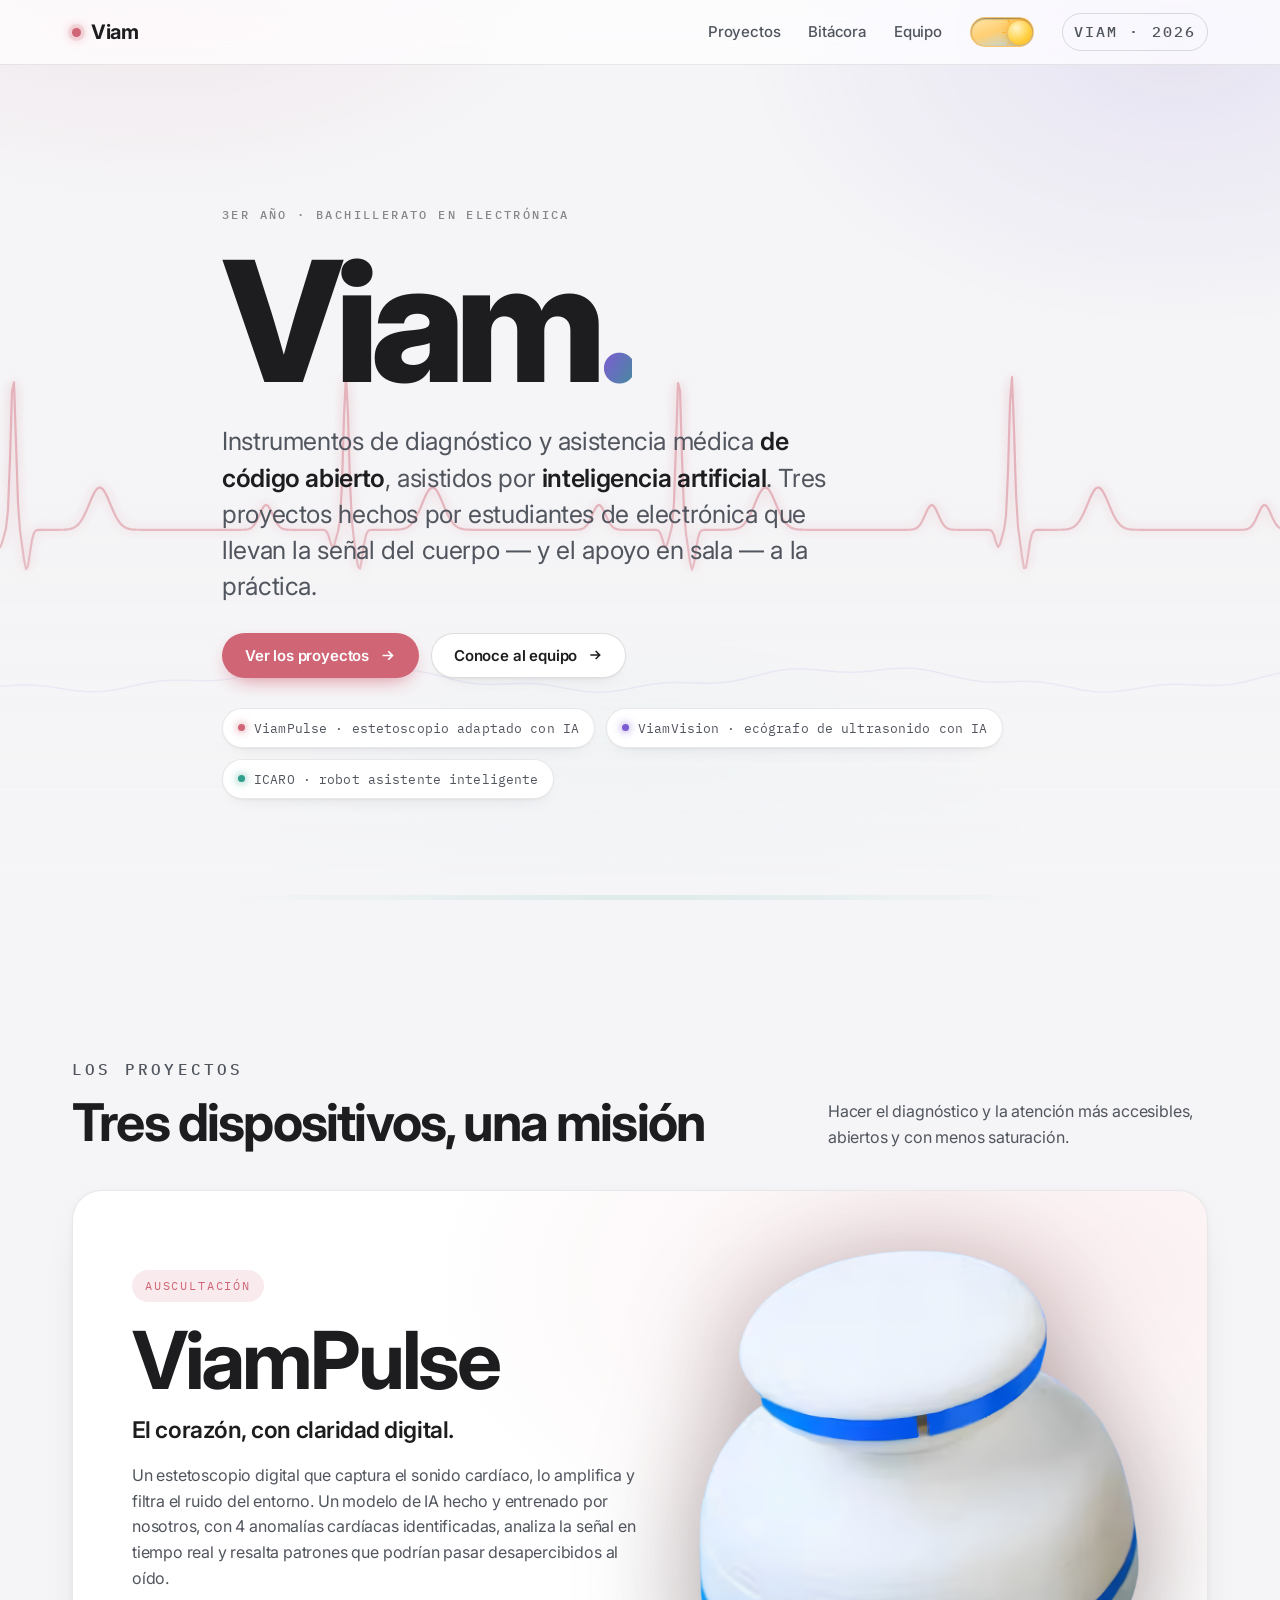
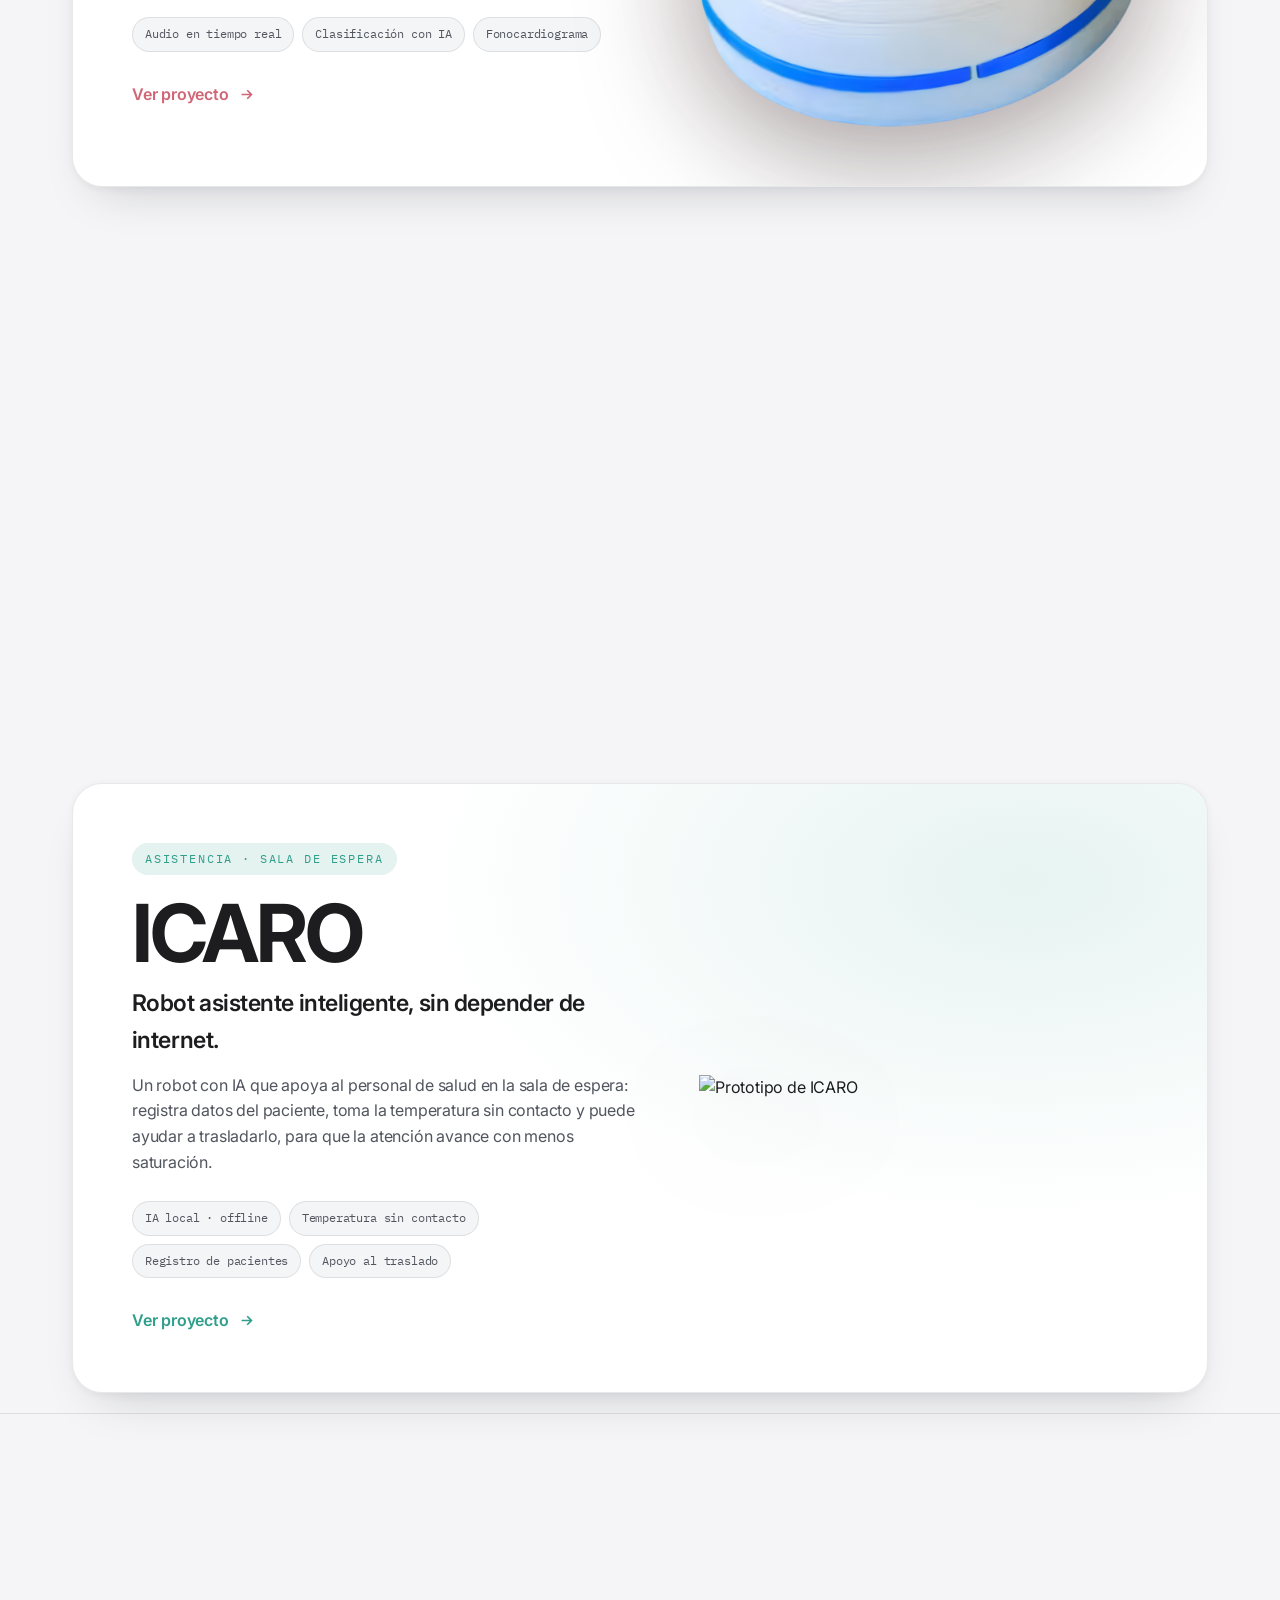
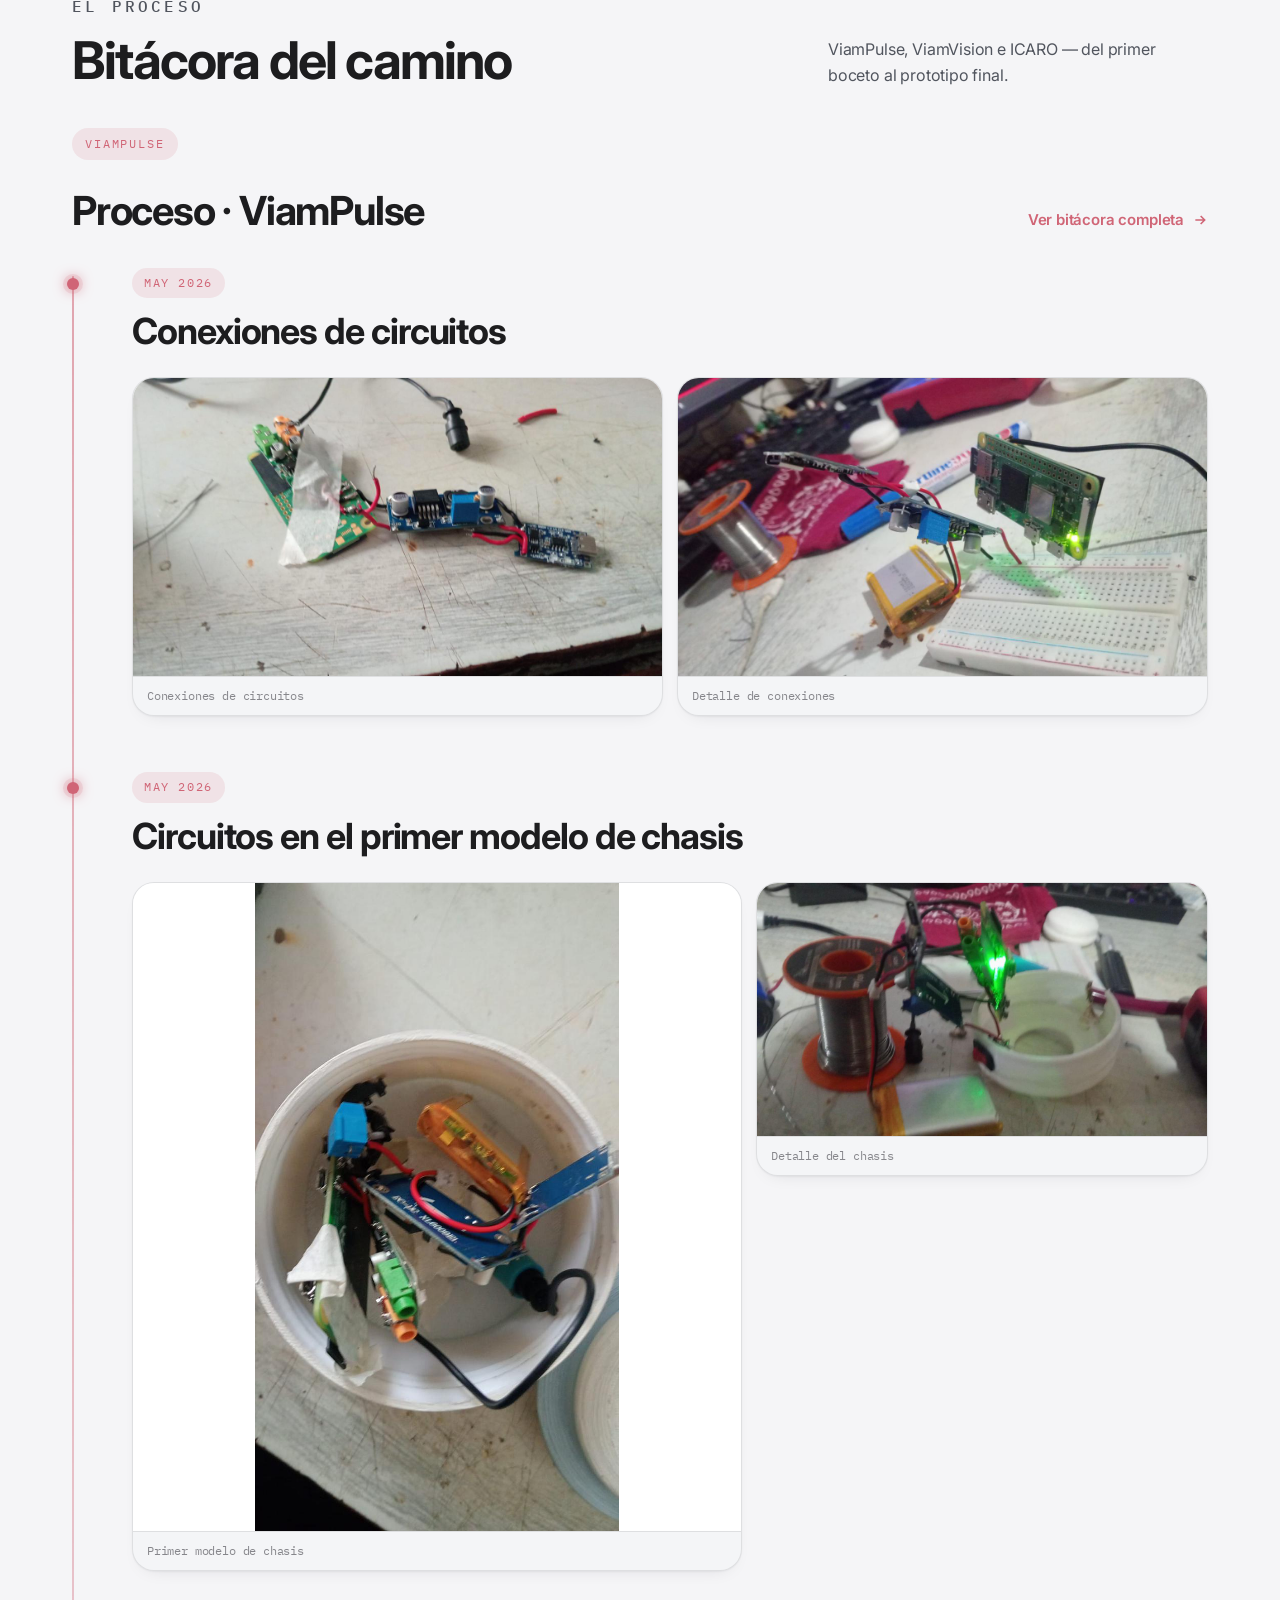
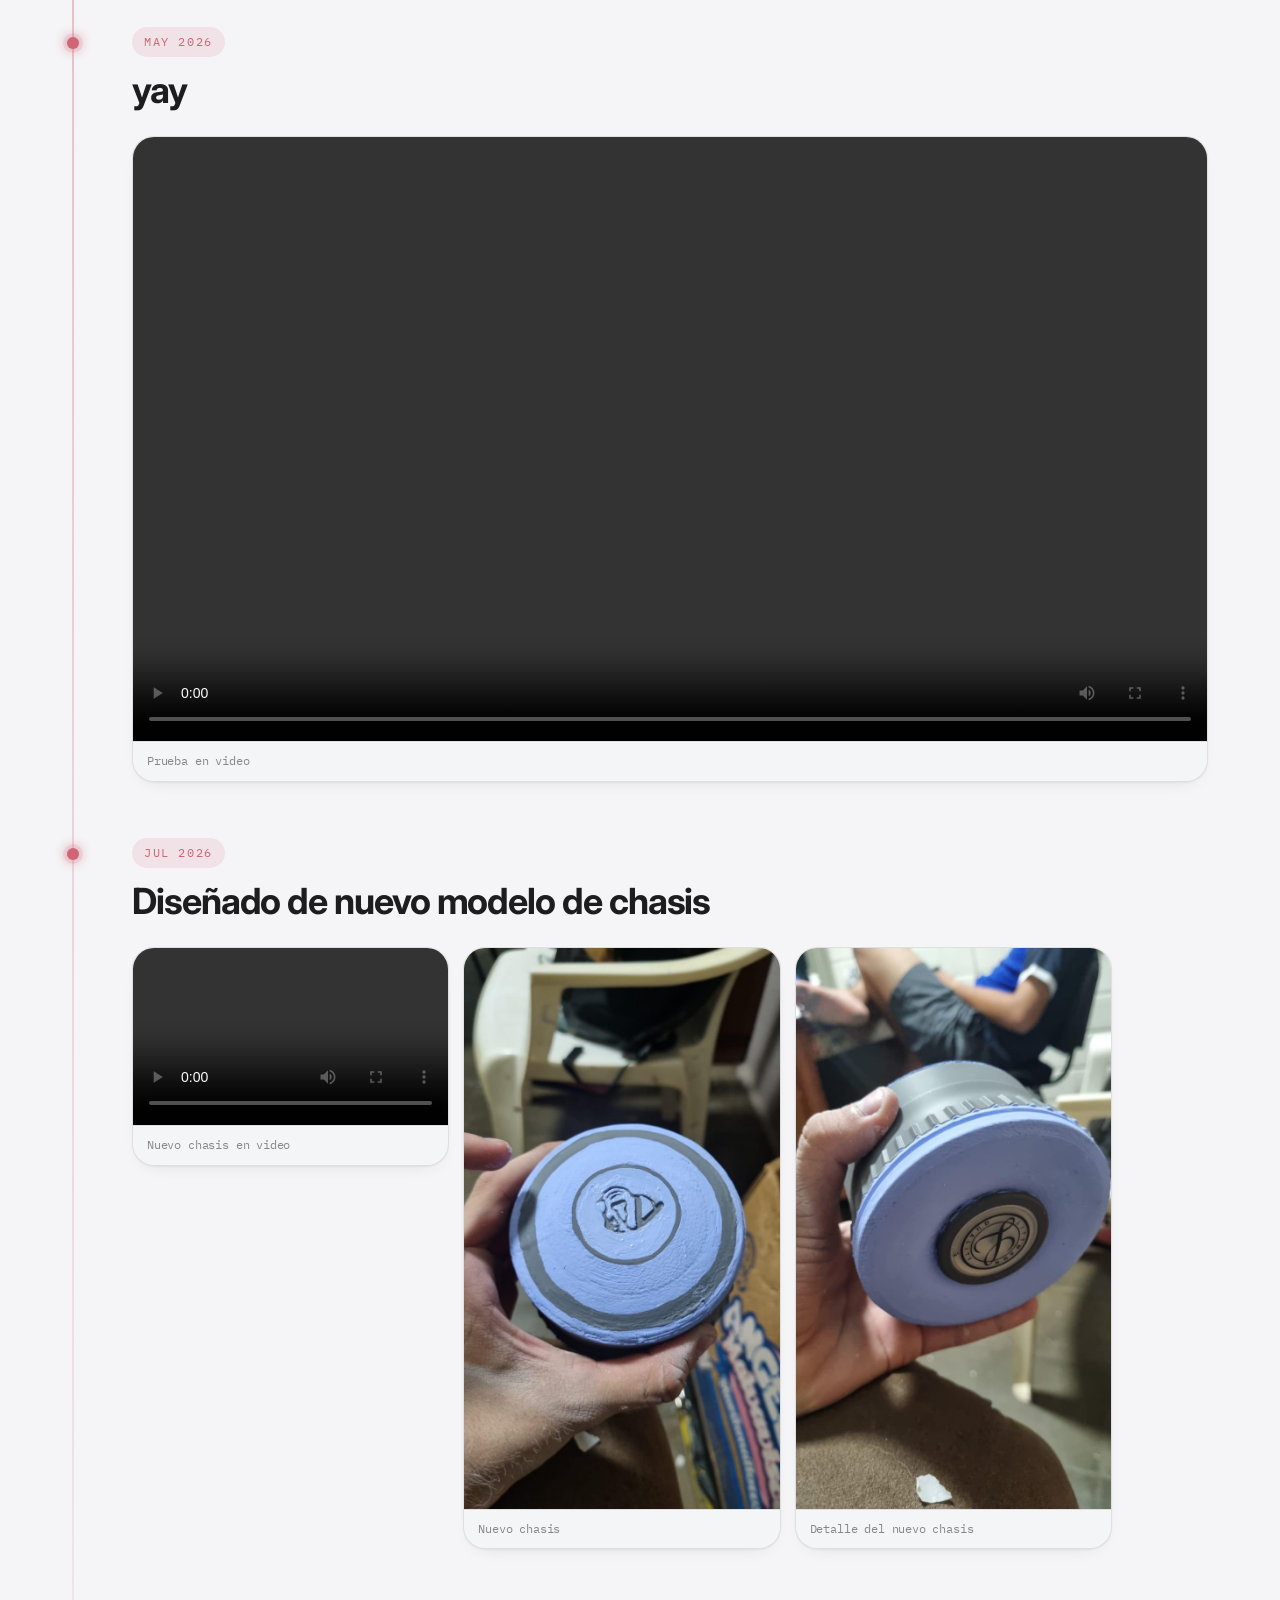
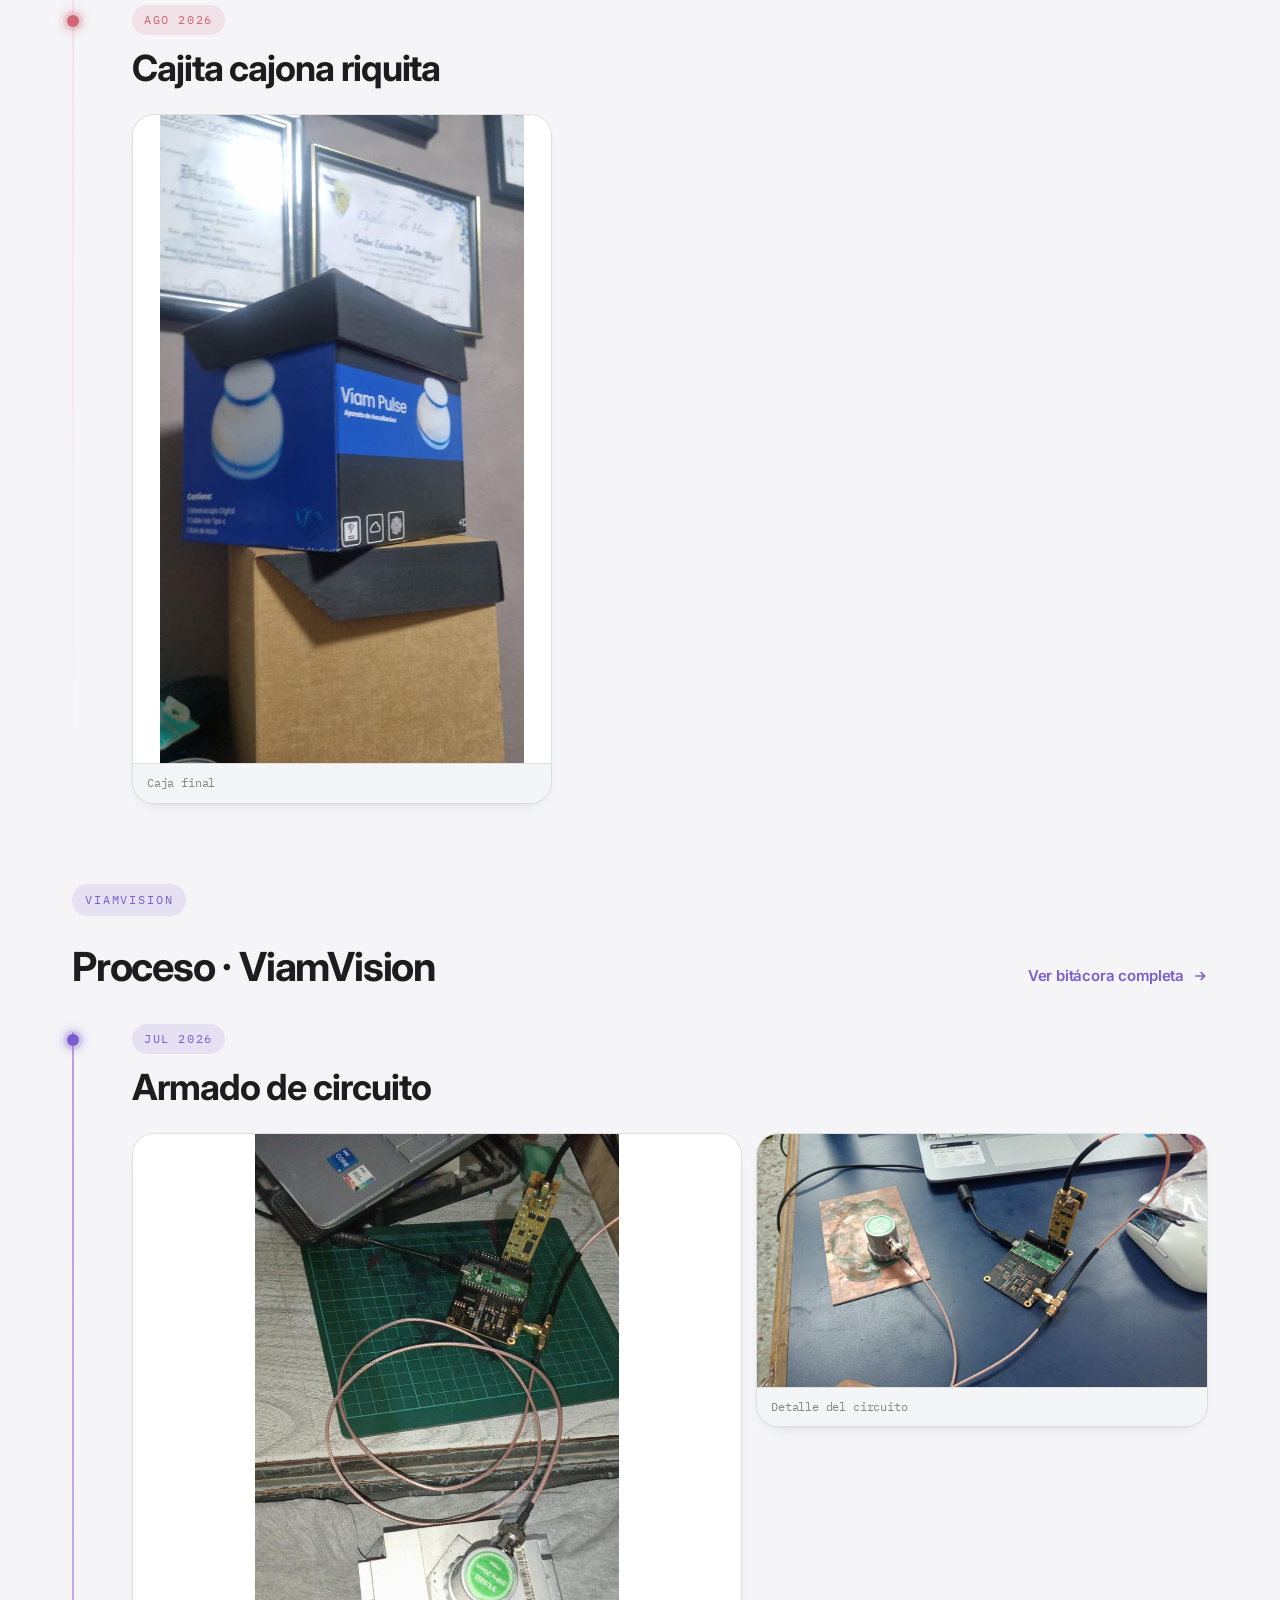
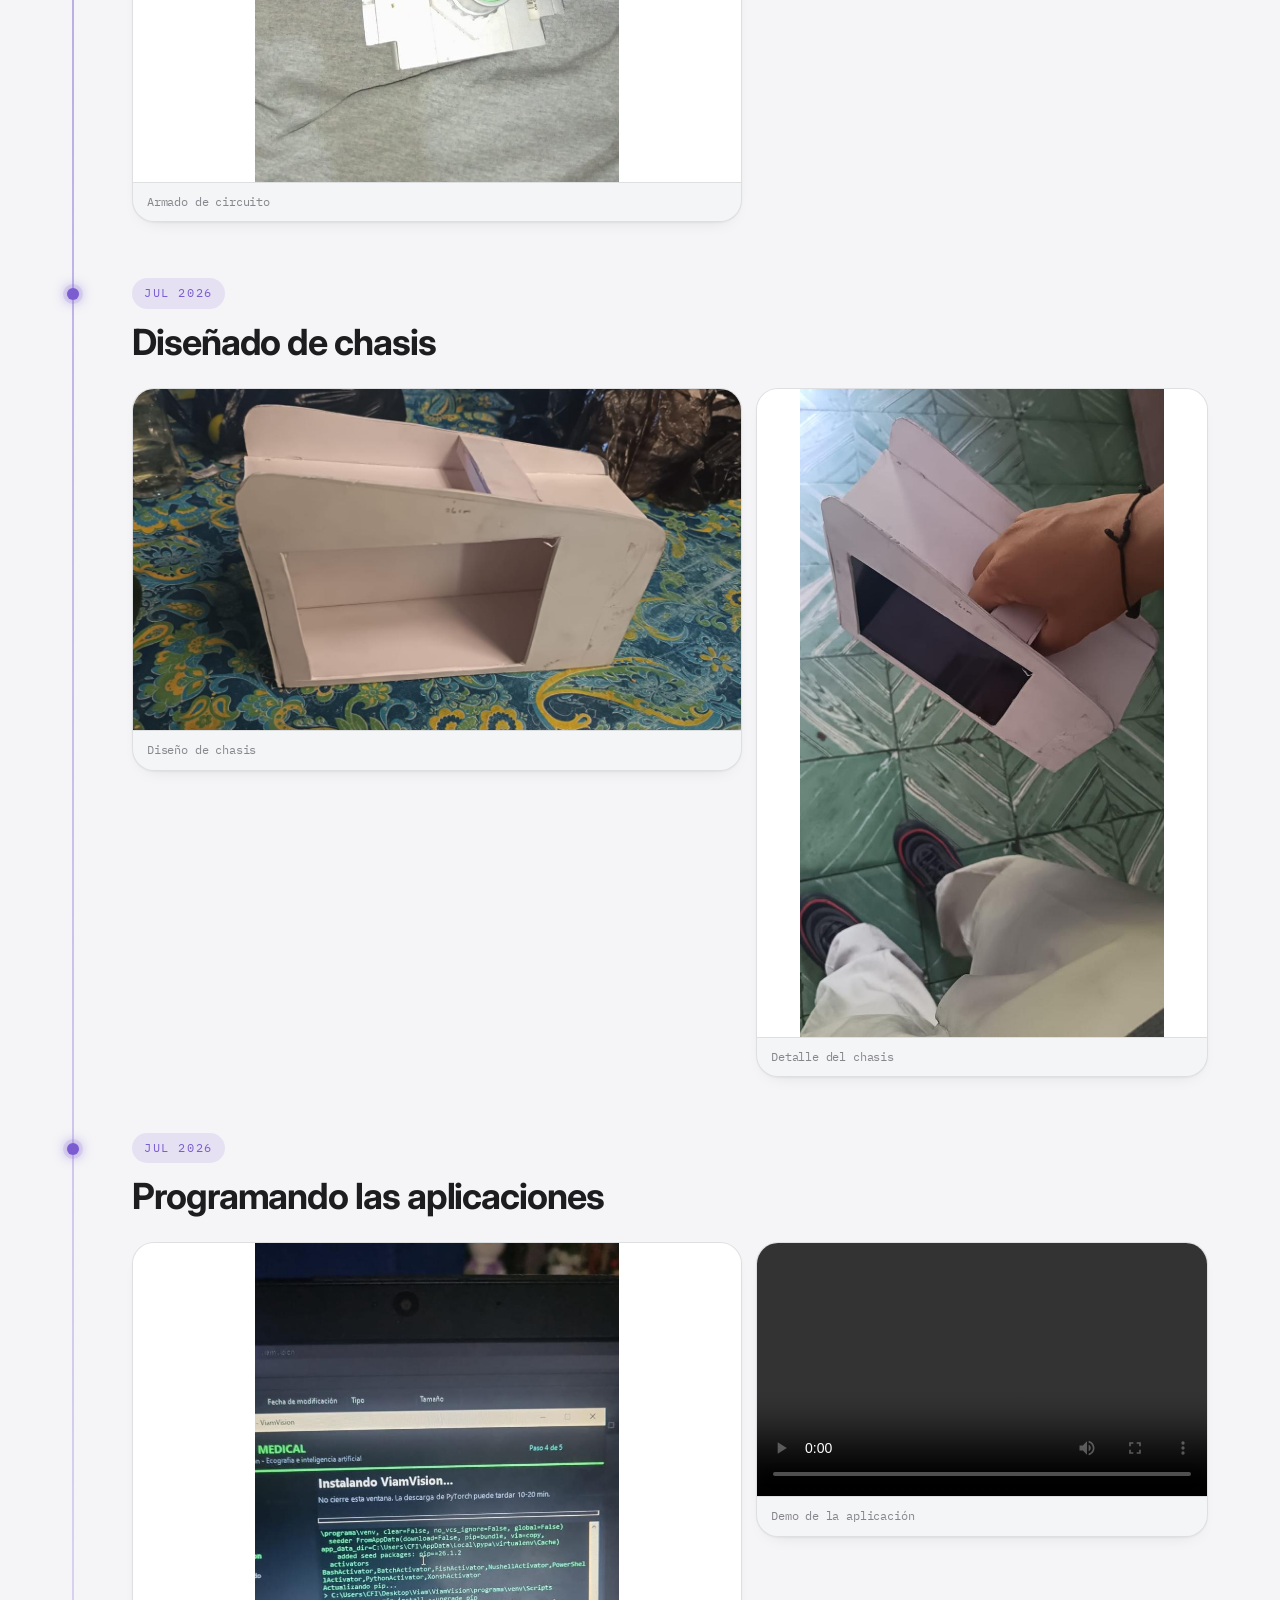
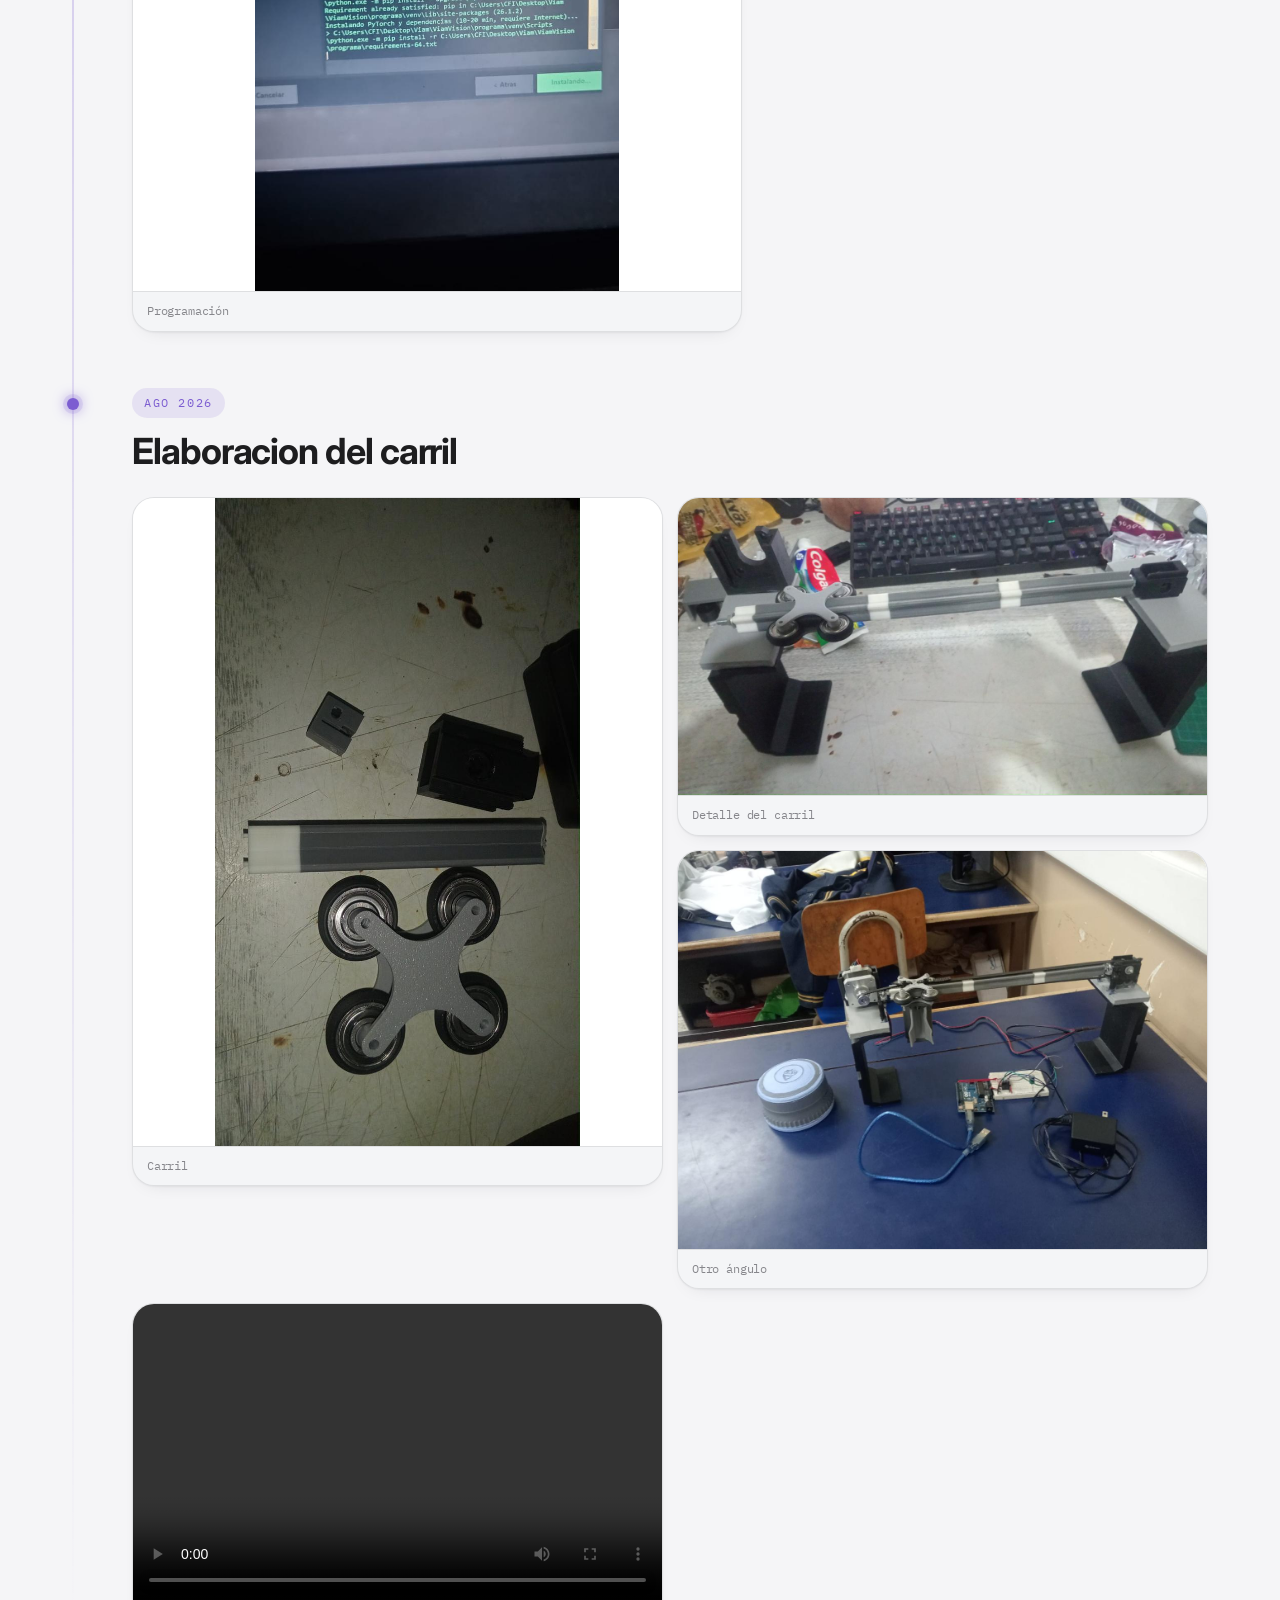
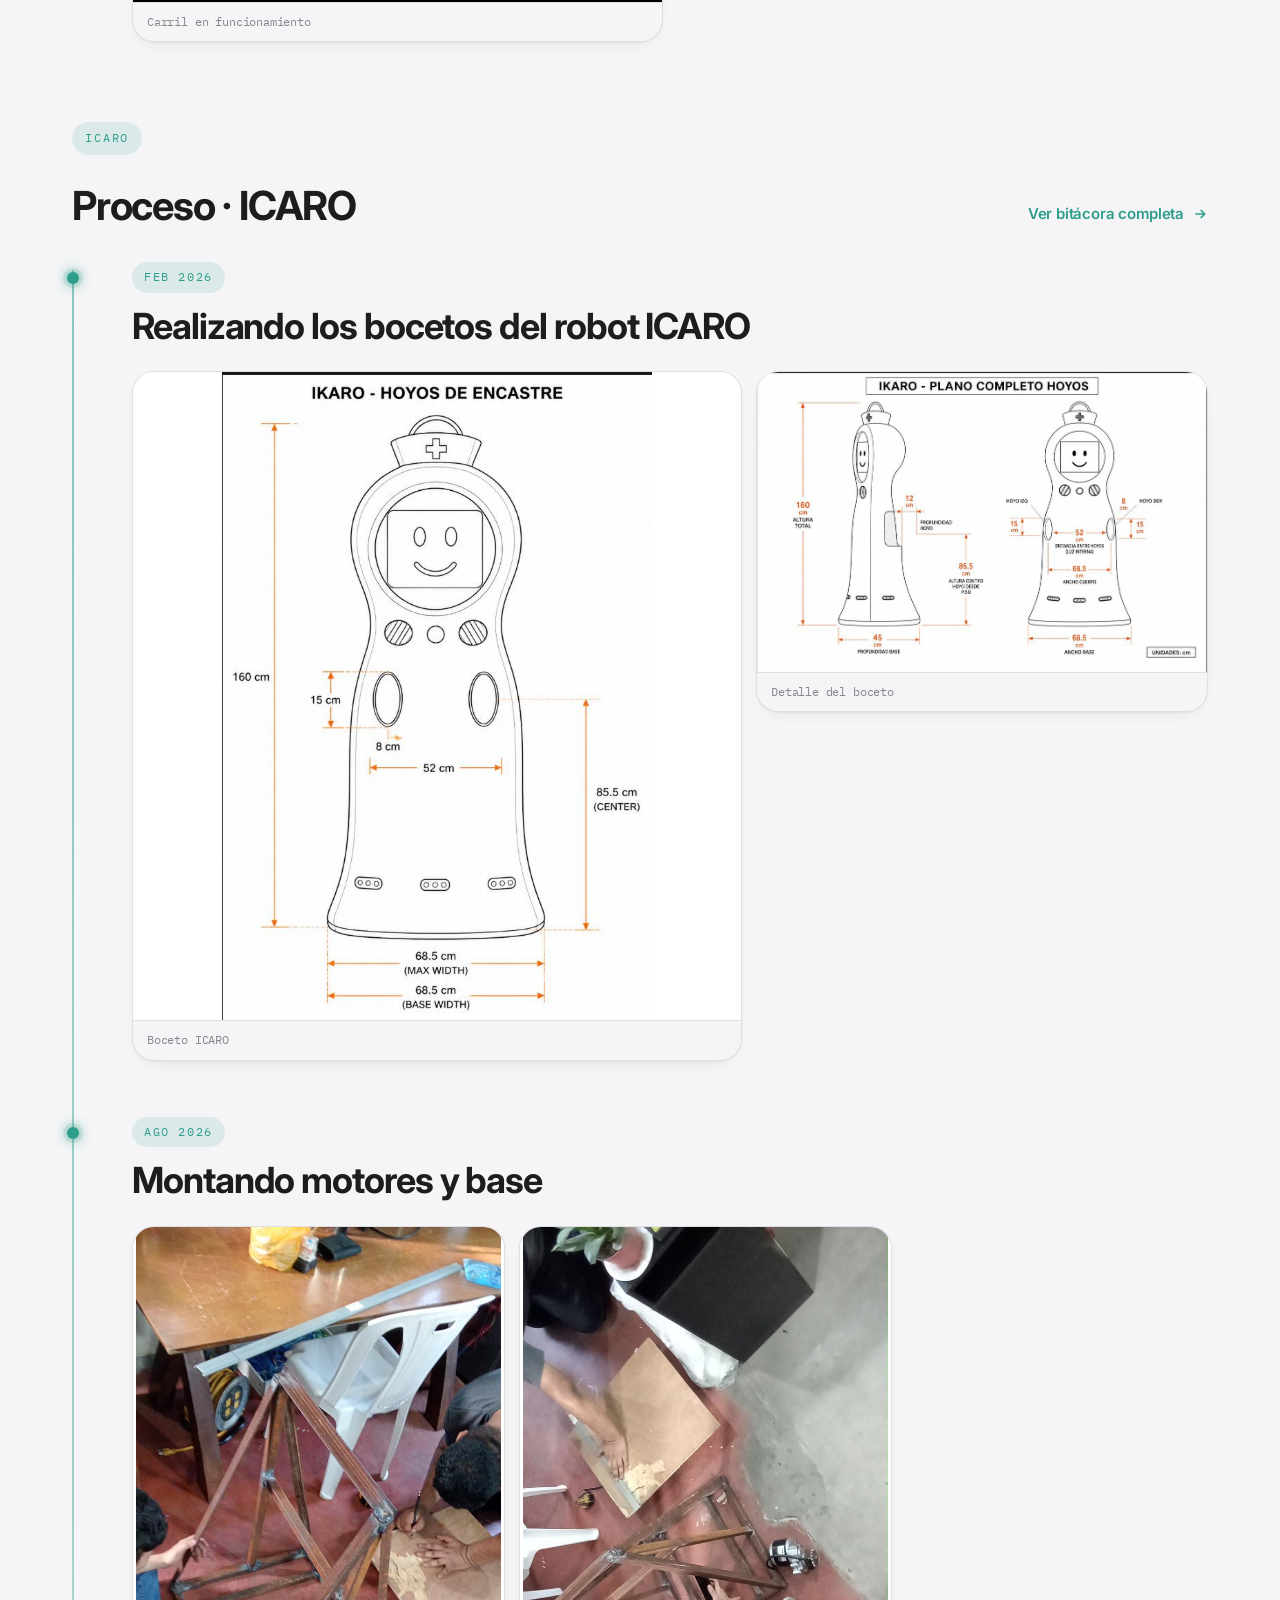
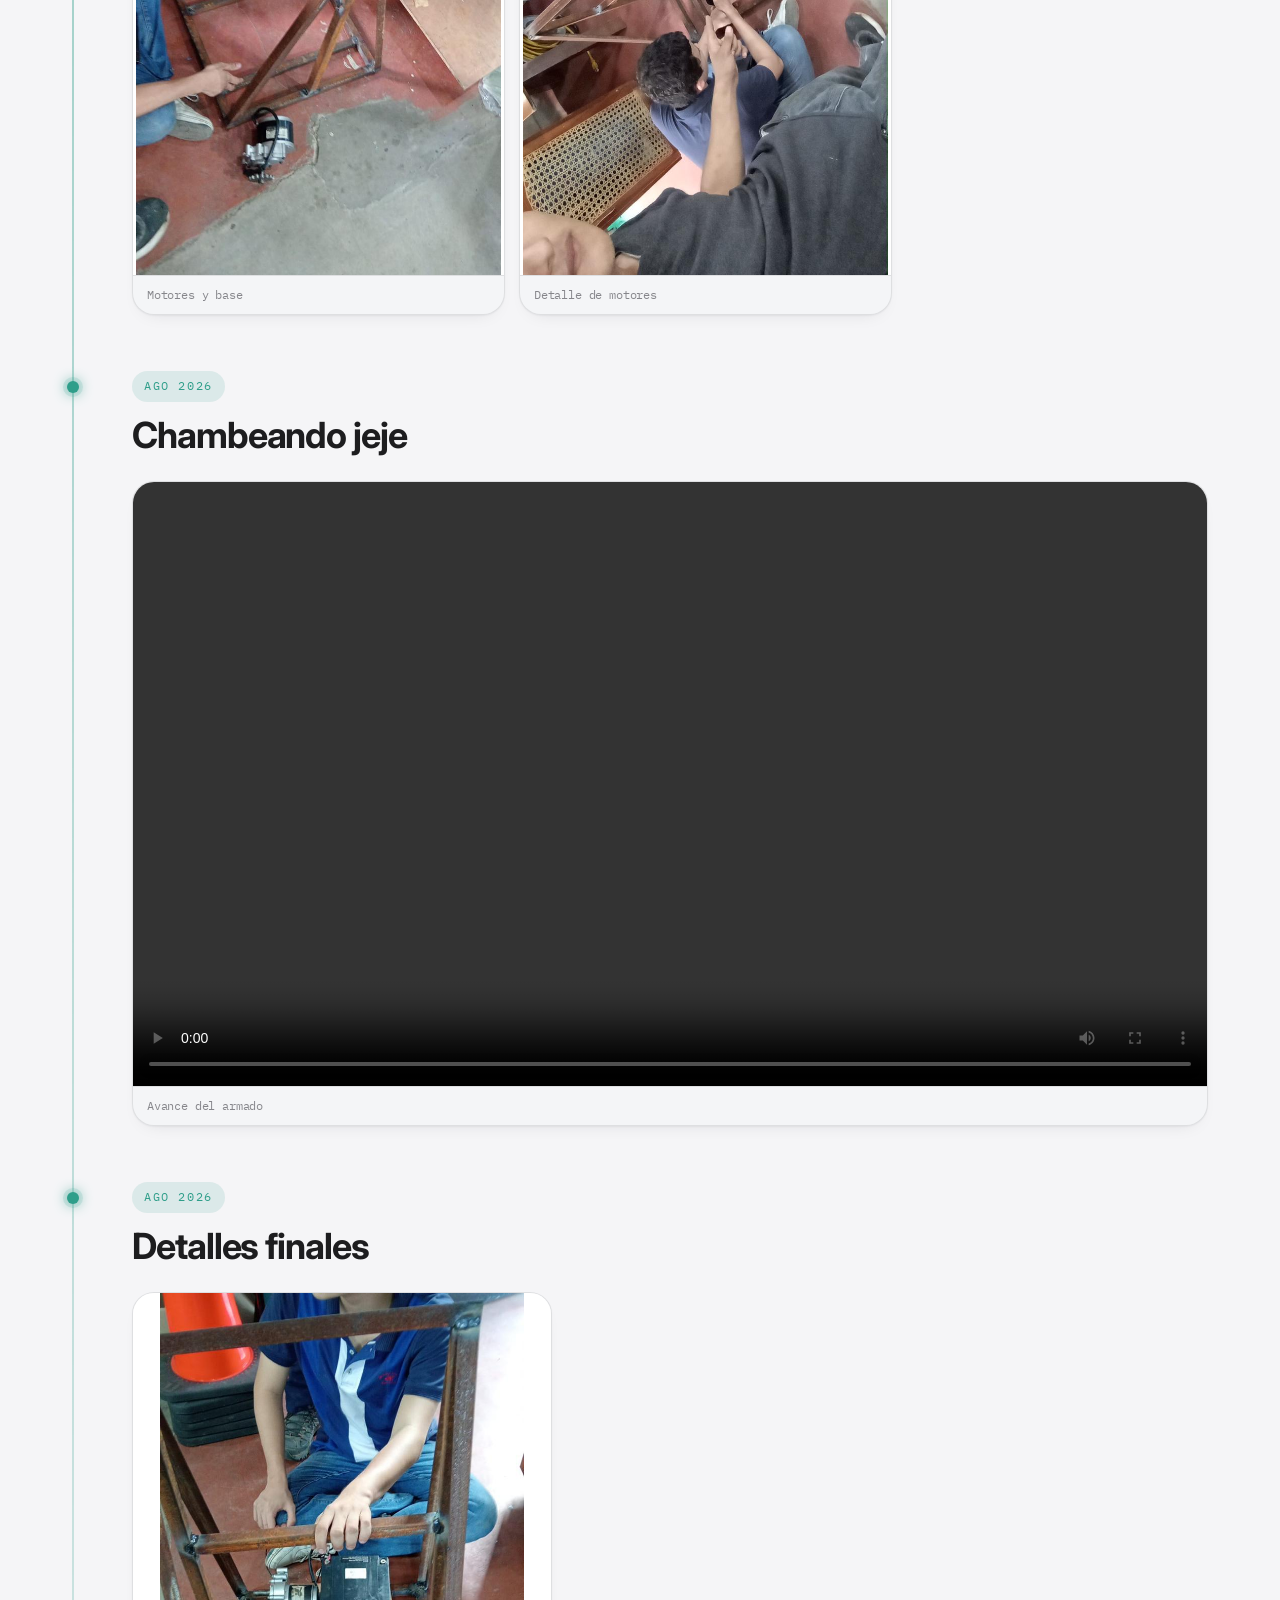
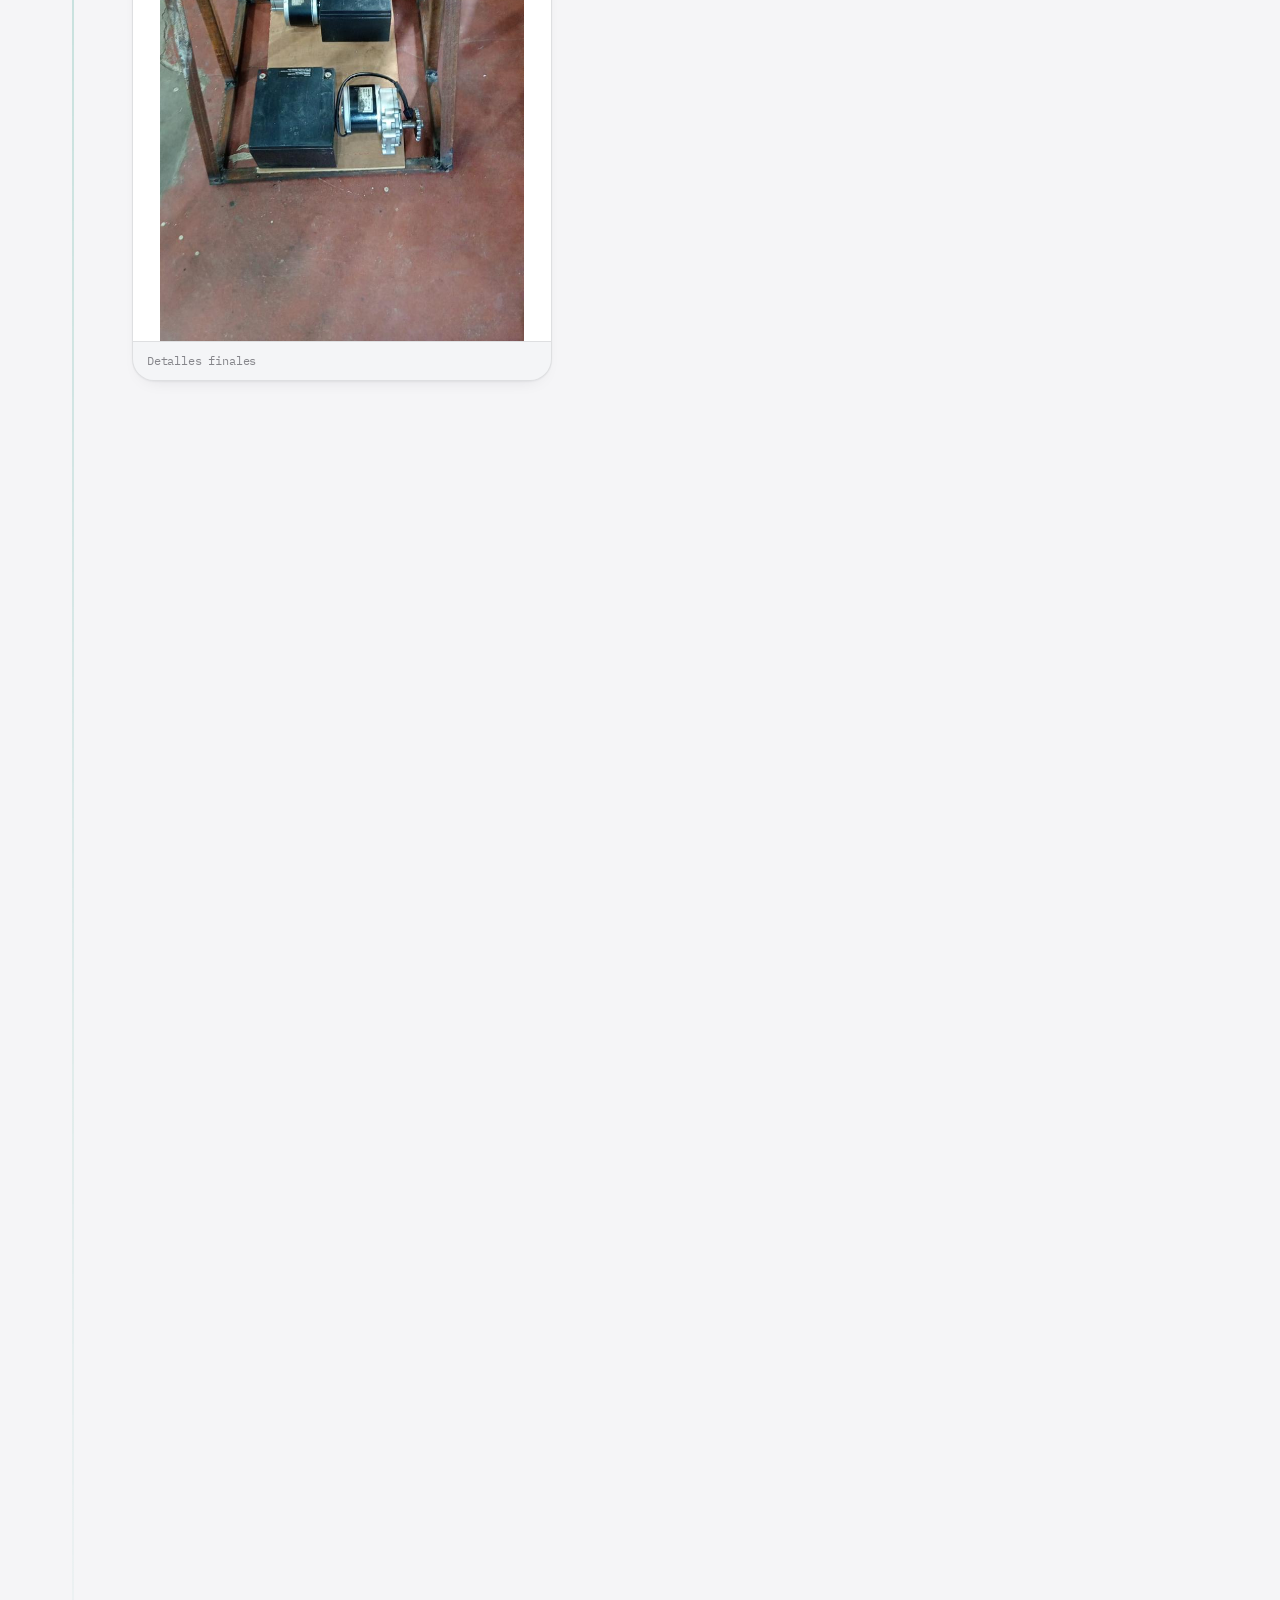
==== index.html @ c52e0d71 "Corregir bitácoras, añadir bitácora global y modal de equipo Arregla rutas y URLs con #/espacios, ce" ====
<!DOCTYPE html>
<html lang="es">
<head>
<meta charset="UTF-8">
<meta name="viewport" content="width=device-width, initial-scale=1.0">
<title>Viam — Diagnóstico y asistencia con IA</title>
<link rel="preconnect" href="https://fonts.googleapis.com">
<link rel="preconnect" href="https://fonts.gstatic.com" crossorigin>
<link href="https://fonts.googleapis.com/css2?family=IBM+Plex+Mono:wght@400;500&family=Inter:wght@400;500;600;700;800;900&display=swap" rel="stylesheet">
<script>
  /* Aplica el tema guardado antes de pintar para evitar el parpadeo */
  (function(){try{var t=localStorage.getItem('viam-theme');if(!t){t=matchMedia('(prefers-color-scheme: light)').matches?'light':'dark';}document.documentElement.setAttribute('data-theme',t);}catch(e){}})();
</script>
<link rel="stylesheet" href="site.css">
</head>
<body>

<nav>
  <div class="wrap nav-in">
    <a class="brand" href="./"><span class="dot"></span>Viam</a>
    <div class="nav-links">
      <a href="#proyectos">Proyectos</a>
      <a href="#bitacora-global">Bitácora</a>
      <a href="equipo/">Equipo</a>
      <button class="theme-toggle" id="themeToggle" type="button" role="switch" aria-checked="false" aria-label="Cambiar entre modo claro y oscuro" title="Modo claro / oscuro">
        <span class="tt-track">
          <span class="tt-stars" aria-hidden="true"><i></i><i></i><i></i><i></i></span>
          <span class="tt-thumb"><span class="tt-rays" aria-hidden="true"></span></span>
        </span>
      </button>
      <a class="nav-tag" href="#">Viam · 2026</a>
    </div>
  </div>
</nav>

<header class="hero">
  <canvas id="wave"></canvas>
  <div class="hero-fade"></div>
  <div class="wrap hero-in">
    <p class="eyebrow">3er año · Bachillerato en Electrónica</p>
    <h1 class="wordmark">Viam<em>.</em></h1>
    <p class="lede">Instrumentos de diagnóstico y asistencia médica <b>de código abierto</b>, asistidos por <b>inteligencia artificial</b>. Tres proyectos hechos por estudiantes de electrónica que llevan la señal del cuerpo — y el apoyo en sala — a la práctica.</p>
    <div class="hero-actions">
      <a class="btn primary" href="#proyectos">Ver los proyectos
        <svg width="17" height="17" viewBox="0 0 24 24" fill="none" stroke="currentColor" stroke-width="2.4"><path d="M5 12h14M13 6l6 6-6 6"/></svg>
      </a>
      <a class="btn ghost" href="equipo/">Conoce al equipo
        <svg width="16" height="16" viewBox="0 0 24 24" fill="none" stroke="currentColor" stroke-width="2.4"><path d="M5 12h14M13 6l6 6-6 6"/></svg>
      </a>
    </div>
    <div class="hero-meta">
      <span class="chip"><i class="p"></i>ViamPulse · estetoscopio adaptado con IA</span>
      <span class="chip"><i class="v"></i>ViamVision · ecógrafo de ultrasonido con IA</span>
      <span class="chip"><i class="i"></i>ICARO · robot asistente inteligente</span>
    </div>
  </div>
</header>

<main>
<section id="proyectos">
  <div class="wrap">
    <div class="section-head">
      <div>
        <p class="eyebrow">Los proyectos</p>
        <h2>Tres dispositivos, una misión</h2>
      </div>
      <p>Hacer el diagnóstico y la atención más accesibles, abiertos y con menos saturación.</p>
    </div>
  </div>

  <div class="features">

    <!-- ViamPulse -->
    <a class="feature pulse" href="viampulse/" aria-label="Ver el proyecto ViamPulse">
      <div class="wrap feature-in">
        <div class="feature-text">
          <span class="modality">Auscultación</span>
          <h2 class="feature-title">ViamPulse</h2>
          <p class="feature-tag">El corazón, con claridad digital.</p>
          <p class="feature-desc">Un estetoscopio digital que captura el sonido cardíaco, lo amplifica y filtra el ruido del entorno. Un modelo de IA hecho y entrenado por nosotros, con 4 anomalías cardíacas identificadas, analiza la señal en tiempo real y resalta patrones que podrían pasar desapercibidos al oído.</p>
          <div class="specs">
            <span class="spec">Audio en tiempo real</span>
            <span class="spec">Clasificación con IA</span>
            <span class="spec">Fonocardiograma</span>
          </div>
          <span class="feature-cta">Ver proyecto
            <svg class="arrow" width="17" height="17" viewBox="0 0 24 24" fill="none" stroke="currentColor" stroke-width="2.4"><path d="M5 12h14M13 6l6 6-6 6"/></svg>
          </span>
        </div>
        <div class="feature-art">
          <img class="feature-preview" src="viampulse/estetoscopio.png" alt="Prototipo de ViamPulse" width="460" height="498" loading="lazy">
        </div>
      </div>
    </a>

    <!-- ViamVision -->
    <a class="feature vision" href="viamvision/" aria-label="Ver el proyecto ViamVision">
      <div class="wrap feature-in">
        <div class="feature-text">
          <span class="modality">Ultrasonido</span>
          <h2 class="feature-title">ViamVision</h2>
          <p class="feature-tag">Ecografía guiada por inteligencia artificial.</p>
          <p class="feature-desc">Un ecógrafo que convierte los ecos de ultrasonido en imagen y usa IA para guiar el posicionamiento de la sonda y resaltar estructuras anatómicas, haciendo el estudio más sencillo de realizar e interpretar.</p>
          <div class="specs">
            <span class="spec">Reconstrucción de imagen</span>
            <span class="spec">Guía de sonda con IA</span>
            <span class="spec">Captura de estudios</span>
          </div>
          <span class="feature-cta">Ver proyecto
            <svg class="arrow" width="17" height="17" viewBox="0 0 24 24" fill="none" stroke="currentColor" stroke-width="2.4"><path d="M5 12h14M13 6l6 6-6 6"/></svg>
          </span>
        </div>
        <div class="feature-art">
          <img class="feature-preview" src="viamvision/viamvision.png" alt="Prototipo de ViamVision" width="1448" height="1086" loading="lazy">
        </div>
      </div>
    </a>

    <!-- ICARO -->
    <a class="feature icaro" href="icaro/" aria-label="Ver el proyecto ICARO">
      <div class="wrap feature-in">
        <div class="feature-text">
          <span class="modality">Asistencia · sala de espera</span>
          <h2 class="feature-title">ICARO</h2>
          <p class="feature-tag">Robot asistente inteligente, sin depender de internet.</p>
          <p class="feature-desc">Un robot con IA que apoya al personal de salud en la sala de espera: registra datos del paciente, toma la temperatura sin contacto y puede ayudar a trasladarlo, para que la atención avance con menos saturación.</p>
          <div class="specs">
            <span class="spec">IA local · offline</span>
            <span class="spec">Temperatura sin contacto</span>
            <span class="spec">Registro de pacientes</span>
            <span class="spec">Apoyo al traslado</span>
          </div>
          <span class="feature-cta">Ver proyecto
            <svg class="arrow" width="17" height="17" viewBox="0 0 24 24" fill="none" stroke="currentColor" stroke-width="2.4"><path d="M5 12h14M13 6l6 6-6 6"/></svg>
          </span>
        </div>
        <div class="feature-art">
          <!-- ▼▼ Cambia la ruta cuando subas la foto de ICARO ▼▼ -->
          <img class="feature-preview" src="icaro/icaro.png" alt="Prototipo de ICARO" loading="lazy">
        </div>
      </div>
    </a>

  </div>
</section>

<section id="bitacora-global" class="bitacora-global">
  <div class="wrap">
    <div class="section-head">
      <div>
        <p class="eyebrow">El proceso</p>
        <h2>Bitácora del camino</h2>
      </div>
      <p>ViamPulse, ViamVision e ICARO — del primer boceto al prototipo final.</p>
    </div>
    <div id="bitacora-global-root"></div>
  </div>
</section>
</main>

<!-- ===== Footer / Equipo (resumen) ===== -->
<footer id="equipo">
  <div class="wrap">
    <div class="foot-head">
      <div>
        <p class="eyebrow">El equipo</p>
        <h2>Las personas detrás de Viam</h2>
        <p>Cinco integrantes de 3er año de bachillerato en electrónica.</p>
      </div>
      <a class="team-cta" href="equipo/">Conoce al equipo
        <svg width="16" height="16" viewBox="0 0 24 24" fill="none" stroke="currentColor" stroke-width="2.4"><path d="M5 12h14M13 6l6 6-6 6"/></svg>
      </a>
    </div>

    <div class="team team-core">
      <a class="member" href="https://instagram.com/7caleh" target="_blank" rel="noopener">
        <span class="ig"><svg width="19" height="19" viewBox="0 0 24 24" fill="none" stroke-width="2"><rect x="3" y="3" width="18" height="18" rx="5"/><circle cx="12" cy="12" r="4"/><circle cx="17.5" cy="6.5" r="1.2" fill="currentColor" stroke="none"/></svg></span>
        <span><span class="name">Caleb</span><br><span class="handle">@7caleh</span></span>
      </a>
      <a class="member" href="https://instagram.com/jesvhv" target="_blank" rel="noopener">
        <span class="ig"><svg width="19" height="19" viewBox="0 0 24 24" fill="none" stroke-width="2"><rect x="3" y="3" width="18" height="18" rx="5"/><circle cx="12" cy="12" r="4"/><circle cx="17.5" cy="6.5" r="1.2" fill="currentColor" stroke="none"/></svg></span>
        <span><span class="name">Jesús</span><br><span class="handle">@jesvhv</span></span>
      </a>
      <a class="member" href="https://instagram.com/ycastaneda07" target="_blank" rel="noopener">
        <span class="ig"><svg width="19" height="19" viewBox="0 0 24 24" fill="none" stroke-width="2"><rect x="3" y="3" width="18" height="18" rx="5"/><circle cx="12" cy="12" r="4"/><circle cx="17.5" cy="6.5" r="1.2" fill="currentColor" stroke="none"/></svg></span>
        <span><span class="name">Castaneda</span><br><span class="handle">@ycastaneda07</span></span>
      </a>
      <a class="member" href="https://instagram.com/zcar093" target="_blank" rel="noopener">
        <span class="ig"><svg width="19" height="19" viewBox="0 0 24 24" fill="none" stroke-width="2"><rect x="3" y="3" width="18" height="18" rx="5"/><circle cx="12" cy="12" r="4"/><circle cx="17.5" cy="6.5" r="1.2" fill="currentColor" stroke="none"/></svg></span>
        <span><span class="name">Zuleta</span><br><span class="handle">@zcar093</span></span>
      </a>
    </div>

    <div class="team-spotlight">
      <button class="member-spotlight" type="button" data-open-modal="jhonnathan-modal" aria-haspopup="dialog">
        <span class="ig"><svg width="19" height="19" viewBox="0 0 24 24" fill="none" stroke-width="2"><rect x="3" y="3" width="18" height="18" rx="5"/><circle cx="12" cy="12" r="4"/><circle cx="17.5" cy="6.5" r="1.2" fill="currentColor" stroke="none"/></svg></span>
        <span><span class="name">Jhonnathan</span><br><span class="handle">@itspiiico · ICARO</span></span>
      </button>
    </div>

    <div class="viam-modal" id="jhonnathan-modal" role="dialog" aria-modal="true" aria-labelledby="jhonnathan-modal-title" hidden>
      <div class="modal-backdrop" data-close-modal></div>
      <div class="modal-panel">
        <button class="modal-close" type="button" data-close-modal aria-label="Cerrar">
          <svg width="20" height="20" viewBox="0 0 24 24" fill="none" stroke="currentColor" stroke-width="2.4"><path d="M18 6 6 18M6 6l12 12"/></svg>
        </button>
        <div class="modal-avatar">Jh</div>
        <h3 class="modal-title" id="jhonnathan-modal-title">Jhonnathan</h3>
        <p class="modal-role">ICARO · Software y electrónica</p>
        <p class="modal-bio">Encargado de ICARO. Une software e electrónica para que el robot piense en local, registre pacientes, mida temperatura sin contacto y apoye al personal en sala de espera.</p>
        <a class="ig-btn" href="https://instagram.com/itspiiico" target="_blank" rel="noopener">Instagram @itspiiico
          <svg width="14" height="14" viewBox="0 0 24 24" fill="none" stroke="currentColor" stroke-width="2.2"><path d="M7 17 17 7M9 7h8v8"/></svg>
        </a>
        <a class="btn ghost modal-proj" href="icaro/">Ver ICARO</a>
      </div>
    </div>

    <button class="team-photo team-photo-btn" type="button" aria-label="Ampliar foto del equipo" data-lightbox="equipo/wasawasa.jpeg" data-alt="Foto grupal del equipo Viam">
      <img src="equipo/wasawasa.jpeg" alt="Foto grupal del equipo Viam" width="2048" height="1536" loading="lazy">
      <span class="team-photo-cap">
        <span class="tp-dot"></span>
        Caleb, Jesús, Castaneda, Zuleta y chato — el equipo Viam · clic para ampliar
      </span>
    </button>

    <div class="colophon">
      <span>© 2026 Viam</span>
      <span>Hardware y software de código abierto</span>
    </div>
  </div>
</footer>

<script>
/* ---------- Onda ECG del hero ---------- */
(function(){
  const canvas = document.getElementById('wave');
  const ctx = canvas.getContext('2d');
  const reduce = window.matchMedia('(prefers-reduced-motion: reduce)').matches;
  let w, h, dpr;

  function resize(){
    dpr = Math.min(window.devicePixelRatio || 1, 2);
    w = canvas.clientWidth; h = canvas.clientHeight;
    canvas.width = w * dpr; canvas.height = h * dpr;
    ctx.setTransform(dpr,0,0,dpr,0,0);
  }

  // Forma de un latido (p en [0,1]) -> amplitud (positiva = arriba)
  function beat(p){
    let y = 0;
    y += 0.10*Math.exp(-Math.pow((p-0.16)/0.028,2));   // onda P
    y -= 0.07*Math.exp(-Math.pow((p-0.36)/0.012,2));   // Q
    y += 0.62*Math.exp(-Math.pow((p-0.40)/0.011,2));   // R
    y -= 0.16*Math.exp(-Math.pow((p-0.44)/0.014,2));   // S
    y += 0.17*Math.exp(-Math.pow((p-0.66)/0.045,2));   // onda T
    return y;
  }

  function trace(offset, color, amp, lineW, alpha, beatW){
    ctx.beginPath();
    const base = h*0.56;
    for(let x=0; x<=w; x+=2){
      const p = (((x+offset)%beatW)/beatW);
      const y = base - beat(p)*amp;
      x===0 ? ctx.moveTo(x,y) : ctx.lineTo(x,y);
    }
    ctx.strokeStyle = color;
    ctx.globalAlpha = alpha;
    ctx.lineWidth = lineW;
    ctx.lineJoin = 'round'; ctx.lineCap = 'round';
    ctx.shadowColor = color; ctx.shadowBlur = 12;
    ctx.stroke();
    ctx.shadowBlur = 0; ctx.globalAlpha = 1;
  }

  // Onda de eco (seno suave) para ViamVision
  function echo(offset, color, alpha){
    ctx.beginPath();
    const base = h*0.74;
    for(let x=0; x<=w; x+=4){
      const y = base + Math.sin((x+offset)*0.012)*10 + Math.sin((x+offset)*0.05)*3;
      x===0 ? ctx.moveTo(x,y) : ctx.lineTo(x,y);
    }
    ctx.strokeStyle = color; ctx.globalAlpha = alpha;
    ctx.lineWidth = 1.5; ctx.stroke(); ctx.globalAlpha = 1;
  }

  // Colores de la onda, leídos desde las variables CSS del tema activo
  let waveEcho = 'rgba(124,147,255,0.5)';
  let wavePulse = 'rgba(55,211,181,0.85)';
  function refreshColors(){
    const cs = getComputedStyle(document.documentElement);
    const e = cs.getPropertyValue('--wave-echo').trim();
    const p = cs.getPropertyValue('--wave-pulse').trim();
    if(e) waveEcho = e;
    if(p) wavePulse = p;
  }
  window.addEventListener('viam:themechange', refreshColors);

  let off = 0;
  function draw(){
    ctx.clearRect(0,0,w,h);
    const beatW = Math.max(220, w*0.26);
    echo(off*0.5, waveEcho, 0.5);
    trace(off, wavePulse, h*0.30, 2.2, 0.9, beatW);
    off += 1.1;
    if(!reduce) requestAnimationFrame(draw);
  }

  function start(){ resize(); refreshColors(); if(reduce){ off = 0; draw(); } else { draw(); } }
  window.addEventListener('resize', resize);
  start();
})();
</script>
<script src="viampulse/bitacora/entries.js"></script>
<script src="viamvision/bitacora/entries.js"></script>
<script src="icaro/bitacora/entries.js"></script>
<script src="bitacora.js"></script>
<script>
document.addEventListener('DOMContentLoaded', function () {
  if (!window.ViamBitacora || !window.ViamBitacoraData) return;
  var root = document.getElementById('bitacora-global-root');
  if (!root) return;
  ViamBitacora.renderGlobal([
    ViamBitacoraData.viampulse,
    ViamBitacoraData.viamvision,
    ViamBitacoraData.icaro,
  ], root);
});
</script>
<script src="site.js"></script>
</body>
</html>
---- site.css ----
/* ==========================================================================
   Viam · Sistema de diseño
   Estética inspirada en Apple (aire, tipografía grande, vidrio, precisión)
   + Pinterest (tarjetas redondeadas, cuadrícula bento, hover con elevación).
   Un solo archivo compartido por todas las páginas. Tema con data-theme.
   ========================================================================== */

/* --------------------------------------------------------------------------
   TOKENS
   -------------------------------------------------------------------------- */
:root{
  color-scheme:dark;

  /* Superficies (modo oscuro por defecto) */
  --bg:#08090C;
  --bg-2:#0D0F13;
  --surface:#131519;
  --surface-2:#191C22;
  --glass:rgba(16,18,23,0.62);
  --line:rgba(255,255,255,0.09);
  --line-strong:rgba(255,255,255,0.15);

  /* Texto */
  --text:#F5F7FA;
  --text-dim:#AAB3BF;
  --text-faint:#6C7683;

  /* Marca — rojo pastel (ViamPulse) + morado pastel (ViamVision) + teal (ICARO) */
  --pulse:#FFAAB0;      --pulse-soft:rgba(255,170,176,0.16);
  --vision:#C9AEF5;     --vision-soft:rgba(201,174,245,0.18);
  --icaro:#7EC8B8;      --icaro-soft:rgba(126,200,184,0.18);

  /* Acento activo (lo cambian las páginas de proyecto) */
  --accent:var(--pulse);
  --accent-soft:var(--pulse-soft);
  --on-accent:#2A0C11;   /* texto sobre botones de acento (pastel claro) */

  /* Onda ECG del hero (leída por JS) */
  --wave-pulse:rgba(255,170,176,.9);
  --wave-echo:rgba(201,174,245,.55);

  /* Sombras */
  --shadow-sm:0 1px 2px rgba(0,0,0,.4), 0 6px 16px -10px rgba(0,0,0,.6);
  --shadow:0 2px 8px rgba(0,0,0,.35), 0 26px 50px -28px rgba(0,0,0,.75);
  --shadow-lg:0 40px 80px -34px rgba(0,0,0,.85);

  /* Forma y movimiento */
  --maxw:1200px;
  --r-xs:12px; --r-sm:16px; --r:22px; --r-lg:30px; --r-xl:42px;
  --ease:cubic-bezier(.22,.61,.36,1);
  --spring:cubic-bezier(.34,1.4,.5,1);

  --font:"Inter",-apple-system,BlinkMacSystemFont,"Segoe UI",Roboto,Helvetica,Arial,sans-serif;
  --mono:"IBM Plex Mono",ui-monospace,SFMono-Regular,Menlo,monospace;

  --proj-pulse:var(--pulse);
  --proj-vision:var(--vision);
  --proj-icaro:var(--icaro);
}

/* Página de proyecto: fija el acento (el texto --on-accent lo decide el tema) */
body.proj-pulse{  --accent:var(--pulse);  --accent-soft:var(--pulse-soft); }
body.proj-vision{ --accent:var(--vision); --accent-soft:var(--vision-soft); }
body.proj-icaro{  --accent:var(--icaro);  --accent-soft:var(--icaro-soft); }

/* --------------------------------------------------------------------------
   PALETA MODO CLARO — estilo Apple (#f5f5f7 / blanco / gris 86868b)
   -------------------------------------------------------------------------- */
html[data-theme="light"]{
  color-scheme:light;
  --bg:#F5F5F7;
  --bg-2:#ECECEF;
  --surface:#FFFFFF;
  --surface-2:#F4F5F7;
  --glass:rgba(255,255,255,0.72);
  --line:rgba(0,0,0,0.09);
  --line-strong:rgba(0,0,0,0.13);
  --text:#1D1D1F;
  --text-dim:#51555E;
  --text-faint:#86868B;
  /* Pastel un poco más profundo para contraste legible sobre blanco */
  --pulse:#D06576;  --pulse-soft:rgba(208,101,118,0.13);
  --vision:#7C5DD1; --vision-soft:rgba(124,93,209,0.13);
  --icaro:#2F9E8A;  --icaro-soft:rgba(47,158,138,0.13);
  --on-accent:#FFFFFF;   /* texto blanco sobre acentos (más saturados en claro) */
  --wave-pulse:rgba(208,101,118,.9);
  --wave-echo:rgba(124,93,209,.6);
  --shadow-sm:0 1px 2px rgba(16,24,40,.05), 0 8px 20px -14px rgba(16,24,40,.18);
  --shadow:0 2px 10px rgba(16,24,40,.05), 0 24px 50px -26px rgba(16,24,40,.22);
  --shadow-lg:0 40px 90px -34px rgba(16,24,40,.28);
}

/* --------------------------------------------------------------------------
   BASE
   -------------------------------------------------------------------------- */
*{box-sizing:border-box;margin:0;padding:0}
html{scroll-behavior:smooth;-webkit-text-size-adjust:100%}
body{
  background:var(--bg);
  color:var(--text);
  font-family:var(--font);
  font-size:16px;
  line-height:1.6;
  letter-spacing:-0.011em;
  -webkit-font-smoothing:antialiased;
  text-rendering:optimizeLegibility;
  overflow-x:hidden;
  transition:background-color .5s var(--ease), color .4s var(--ease);
}
body::before{
  content:"";position:fixed;inset:0;z-index:0;pointer-events:none;
  background:
    radial-gradient(760px 460px at 12% -8%, var(--pulse-soft), transparent 60%),
    radial-gradient(720px 480px at 92% 4%, var(--vision-soft), transparent 62%),
    radial-gradient(640px 420px at 50% 100%, var(--icaro-soft), transparent 65%);
  opacity:.9;
}
.wrap{max-width:var(--maxw);margin:0 auto;padding:0 clamp(20px,4vw,32px);position:relative;z-index:1}

a{color:inherit;text-decoration:none}
img{max-width:100%;display:block}
:focus-visible{outline:2px solid var(--accent);outline-offset:3px;border-radius:6px}
::selection{background:var(--accent-soft);color:var(--text)}

h1,h2,h3{font-family:var(--font);font-weight:700;line-height:1.04;letter-spacing:-0.03em}

.mono{font-family:var(--mono);letter-spacing:.02em}
.eyebrow{
  font-family:var(--mono);font-size:12px;font-weight:500;letter-spacing:.2em;
  text-transform:uppercase;color:var(--text-faint);
}

/* --------------------------------------------------------------------------
   NAV — barra flotante translúcida (glass)
   -------------------------------------------------------------------------- */
nav{
  position:sticky;top:0;z-index:40;
  background:var(--glass);
  backdrop-filter:saturate(180%) blur(20px);
  -webkit-backdrop-filter:saturate(180%) blur(20px);
  border-bottom:1px solid var(--line);
}
.nav-in{display:flex;align-items:center;justify-content:space-between;gap:18px;height:64px}
.brand{display:flex;align-items:center;gap:10px;font-weight:700;font-size:20px;letter-spacing:-0.02em}
.brand .dot{width:9px;height:9px;border-radius:50%;background:var(--accent);
  box-shadow:0 0 0 4px var(--accent-soft), 0 0 12px var(--accent)}
.nav-links{display:flex;align-items:center;gap:clamp(14px,2.4vw,28px)}
.nav-links a{color:var(--text-dim);font-size:15px;font-weight:500;transition:color .2s var(--ease)}
.nav-links a:hover{color:var(--text)}
.nav-right{display:flex;align-items:center;gap:clamp(12px,2vw,20px)}
.back{display:inline-flex;align-items:center;gap:8px;color:var(--text-dim);font-size:15px;font-weight:500;transition:color .2s var(--ease)}
.back svg{transition:transform .25s var(--ease)}
.back:hover{color:var(--text)} .back:hover svg{transform:translateX(-4px)}
.nav-tag{
  font-family:var(--mono);font-size:11px;letter-spacing:.14em;text-transform:uppercase;
  color:var(--text-faint);border:1px solid var(--line-strong);
  padding:6px 11px;border-radius:999px;
}
@media(max-width:640px){ .nav-links a:not(.nav-tag){display:none} .nav-tag{display:none} }

/* --------------------------------------------------------------------------
   BOTONES
   -------------------------------------------------------------------------- */
.btn,.btn-dl,.gh,.team-cta,.ig-btn,.note .cta,.credit-gh{
  display:inline-flex;align-items:center;justify-content:center;gap:10px;
  font-family:var(--font);font-weight:600;font-size:15px;line-height:1;
  padding:13px 22px;border-radius:999px;border:1px solid transparent;
  cursor:pointer;white-space:nowrap;
  transition:transform .25s var(--spring), box-shadow .3s var(--ease),
             background-color .3s var(--ease), border-color .3s var(--ease), filter .2s var(--ease);
}
.btn svg,.btn-dl svg,.gh svg,.team-cta svg,.ig-btn svg{transition:transform .25s var(--ease)}

/* Primario (relleno con acento) */
.btn.primary,.btn-dl,.gh:not(.secondary),.note .cta{
  background:var(--accent);color:var(--on-accent);
  box-shadow:0 8px 22px -10px var(--accent);
}
.btn.primary:hover,.btn-dl:hover,.gh:not(.secondary):hover,.note .cta:hover{
  transform:translateY(-2px);filter:brightness(1.05);
  box-shadow:0 14px 30px -12px var(--accent);
}
.btn.primary:hover svg,.btn-dl:hover svg{transform:translateX(3px)}

/* Secundario / vidrio */
.btn.ghost,.gh.secondary,.team-cta,.ig-btn,.credit-gh{
  background:var(--surface);color:var(--text);
  border-color:var(--line-strong);box-shadow:var(--shadow-sm);
}
.btn.ghost:hover,.gh.secondary:hover,.team-cta:hover,.ig-btn:hover,.credit-gh:hover{
  transform:translateY(-2px);border-color:var(--accent);box-shadow:var(--shadow);
}
.btn.ghost:hover svg,.team-cta:hover svg{transform:translateX(3px)}

.gh,.btn-dl.block{width:100%}
.btn-dl .sz{font-family:var(--mono);font-size:11px;font-weight:500;opacity:.8;
  padding-left:11px;margin-left:2px;border-left:1px solid currentColor}
.ig-btn{padding:9px 15px;font-size:13.5px}
.credit-gh{padding:10px 17px}

/* Enlace-CTA de texto */
.feature-cta{
  display:inline-flex;align-items:center;gap:9px;
  font-weight:600;font-size:16px;color:var(--accent);
}
.feature-cta .arrow{transition:transform .25s var(--ease)}
.feature:hover .feature-cta .arrow{transform:translateX(6px)}

/* --------------------------------------------------------------------------
   HERO (portada)
   -------------------------------------------------------------------------- */
.hero{position:relative;padding:clamp(72px,12vw,140px) 0 clamp(56px,8vw,96px);overflow:hidden}
#wave{position:absolute;inset:0;width:100%;height:100%;z-index:0;opacity:.55}
.hero-fade{position:absolute;inset:0;z-index:1;pointer-events:none;
  background:linear-gradient(180deg,transparent 0%,transparent 52%,var(--bg) 100%)}
.hero-in{position:relative;z-index:2;max-width:900px}
.hero-in .eyebrow{margin-bottom:22px}
.wordmark{
  font-size:clamp(72px,15vw,168px);font-weight:800;letter-spacing:-0.055em;line-height:.9;
}
.wordmark em{
  font-style:normal;
  background:linear-gradient(120deg,var(--pulse),var(--vision) 55%,var(--icaro));
  -webkit-background-clip:text;background-clip:text;-webkit-text-fill-color:transparent;
}
.lede{font-size:clamp(18px,2.4vw,25px);line-height:1.45;color:var(--text-dim);max-width:620px;margin-top:26px;letter-spacing:-0.015em}
.lede b{color:var(--text);font-weight:600}
.hero-actions{display:flex;flex-wrap:wrap;gap:13px;margin-top:34px}
.hero-meta{display:flex;flex-wrap:wrap;gap:11px;margin-top:30px}
.chip{
  font-family:var(--mono);font-size:12.5px;letter-spacing:.01em;color:var(--text-dim);
  background:var(--surface);border:1px solid var(--line);box-shadow:var(--shadow-sm);
  padding:9px 15px;border-radius:999px;display:inline-flex;align-items:center;gap:9px;
}
.chip i{width:7px;height:7px;border-radius:50%;display:inline-block}
.chip .p{background:var(--pulse);box-shadow:0 0 8px var(--pulse)}
.chip .v{background:var(--vision);box-shadow:0 0 8px var(--vision)}
.chip .i{background:var(--icaro);box-shadow:0 0 8px var(--icaro)}

/* --------------------------------------------------------------------------
   SECTION HEAD
   -------------------------------------------------------------------------- */
.section-head{display:flex;align-items:flex-end;justify-content:space-between;gap:28px;flex-wrap:wrap;margin:clamp(48px,8vw,90px) 0 clamp(26px,4vw,40px)}
.section-head .eyebrow{margin-bottom:14px}
.section-head h2{font-size:clamp(30px,5vw,52px);letter-spacing:-0.035em}
.section-head p{color:var(--text-dim);font-size:16px;max-width:380px}

/* --------------------------------------------------------------------------
   PROYECTOS — tarjetas bento grandes
   -------------------------------------------------------------------------- */
#proyectos{padding-bottom:20px}
.features{max-width:var(--maxw);margin:0 auto;padding:0 clamp(20px,4vw,32px);display:grid;gap:24px}
.feature{
  position:relative;display:block;border-radius:var(--r-lg);overflow:hidden;color:var(--text);
  background:var(--surface);border:1px solid var(--line);box-shadow:var(--shadow);
  transition:transform .5s var(--ease), box-shadow .5s var(--ease), border-color .4s var(--ease);
}
.feature.pulse{--accent:var(--pulse);--accent-soft:var(--pulse-soft)}
.feature.vision{--accent:var(--vision);--accent-soft:var(--vision-soft)}
.feature.icaro{--accent:var(--icaro);--accent-soft:var(--icaro-soft)}
.feature::after{content:"";position:absolute;inset:0;z-index:0;pointer-events:none;
  background:radial-gradient(1000px 560px at 84% 16%, var(--accent-soft), transparent 60%);
  opacity:.9;transition:opacity .5s var(--ease)}
.feature:hover{transform:translateY(-6px);box-shadow:var(--shadow-lg);border-color:color-mix(in srgb,var(--accent) 40%,transparent)}
.feature:hover::after{opacity:1}
.feature .feature-in{
  position:relative;z-index:1;max-width:100%;margin:0;
  display:grid;grid-template-columns:1.05fr .95fr;gap:clamp(28px,4vw,56px);align-items:center;
  padding:clamp(30px,4.6vw,66px);
}
.feature-text{max-width:600px}
.modality{
  font-family:var(--mono);font-size:11.5px;letter-spacing:.16em;text-transform:uppercase;
  color:var(--accent);background:var(--accent-soft);
  padding:7px 13px;border-radius:999px;display:inline-block;margin-bottom:20px;
}
.feature-title{font-size:clamp(40px,6.5vw,80px);letter-spacing:-0.04em;line-height:.95;margin-bottom:14px}
.feature-tag{font-size:clamp(18px,2.4vw,23px);color:var(--text);font-weight:600;margin-bottom:14px;letter-spacing:-0.02em}
.feature-desc{color:var(--text-dim);font-size:16px;margin-bottom:26px;max-width:520px}
.specs{display:flex;flex-wrap:wrap;gap:8px;margin-bottom:30px}
.spec{font-family:var(--mono);font-size:11.5px;color:var(--text-dim);
  background:var(--surface-2);border:1px solid var(--line);padding:7px 12px;border-radius:999px}

.feature-art{position:relative;display:flex;align-items:center;justify-content:center;min-height:240px}
.feature-preview,.feature-art .product-img{
  width:100%;max-width:440px;height:auto;object-fit:contain;
  filter:drop-shadow(0 30px 60px rgba(0,0,0,.35)) drop-shadow(0 0 40px var(--accent-soft));
  animation:floaty 6.5s ease-in-out infinite;
  transition:transform .6s var(--spring);
}
.feature:hover .feature-preview{transform:scale(1.03)}
.art-svg{width:100%;max-width:440px;height:auto;filter:drop-shadow(0 10px 30px var(--accent-soft));
  transition:transform .6s var(--spring)}
.feature:hover .art-svg{transform:scale(1.04)}
.art-svg .ecg{stroke:var(--pulse);stroke-width:2.6;stroke-linejoin:round;stroke-linecap:round;
  filter:drop-shadow(0 0 8px var(--pulse))}
.feature.pulse:hover .art-svg .ecg{animation:dash 2.4s var(--ease) forwards}
.sonar circle{transform-origin:160px 160px}
.feature.vision .sonar .ring{animation:ping 3.2s var(--ease) infinite}
.feature.vision .sonar .ring.r2{animation-delay:.7s}
.feature.vision .sonar .ring.r3{animation-delay:1.4s}
.feature.icaro .bot .eye{animation:blink 3.6s var(--ease) infinite}
.feature.icaro .bot .wheel{transform-origin:center;animation:spin-slow 4.8s linear infinite}
.proj-icaro .phead-art .bot .eye{animation:blink 3.6s var(--ease) infinite}
.proj-icaro .phead-art .bot .wheel{transform-origin:center;animation:spin-slow 4.8s linear infinite}

@media(max-width:860px){
  .feature .feature-in{grid-template-columns:1fr;gap:30px}
  .feature-art{order:-1;min-height:170px}
  .art-svg{max-width:300px}
}

/* --------------------------------------------------------------------------
   HERO DE PROYECTO (subpáginas)
   -------------------------------------------------------------------------- */
.phead{position:relative;padding:clamp(56px,8vw,96px) 0 clamp(40px,6vw,64px);overflow:hidden}
.phead::after{content:"";position:absolute;inset:0;z-index:0;pointer-events:none;
  background:radial-gradient(760px 460px at 84% 24%, var(--accent-soft), transparent 60%)}
.phead-in{position:relative;z-index:1;display:grid;grid-template-columns:1.05fr .95fr;gap:clamp(30px,5vw,56px);align-items:center}
.ptitle{font-size:clamp(48px,9vw,104px);letter-spacing:-0.05em;line-height:.9;margin-bottom:16px}
.ptag{font-size:clamp(19px,2.6vw,26px);color:var(--text);font-weight:600;margin-bottom:16px;letter-spacing:-0.02em}
.plede{color:var(--text-dim);font-size:17px;max-width:540px}
.phead-art{position:relative;display:flex;align-items:center;justify-content:center;min-height:240px}
.phead-art .art-svg{max-width:360px}
.phead-art .art-svg .ecg{stroke:var(--accent);filter:drop-shadow(0 0 10px var(--accent));
  stroke-dasharray:1500;stroke-dashoffset:1500;animation:dash 2.6s var(--ease) .2s forwards}
.product-img{width:100%;max-width:440px;height:auto;
  filter:drop-shadow(0 30px 60px rgba(0,0,0,.35)) drop-shadow(0 0 40px var(--accent-soft));
  animation:floaty 6.5s ease-in-out infinite}
.hero-actions{display:flex;flex-wrap:wrap;gap:12px;margin-top:28px}
@media(max-width:860px){
  .phead-in{grid-template-columns:1fr;gap:32px}
  .phead-art{order:-1;min-height:150px}
  .phead-art .art-svg,.product-img{max-width:260px}
}

/* --------------------------------------------------------------------------
   CUERPO DE PROYECTO
   -------------------------------------------------------------------------- */
main{padding:clamp(40px,6vw,72px) 0 30px}
.layout{display:grid;grid-template-columns:1.5fr .9fr;gap:clamp(36px,5vw,60px);align-items:start}
@media(max-width:900px){.layout{grid-template-columns:1fr;gap:44px}}
.block{margin-bottom:clamp(38px,5vw,54px)}
.m-sub{font-family:var(--mono);font-size:11.5px;letter-spacing:.16em;text-transform:uppercase;color:var(--text-faint);margin-bottom:14px}
.block h2{font-size:clamp(24px,3.4vw,36px);letter-spacing:-0.03em;margin-bottom:16px}
.prose{color:var(--text-dim);font-size:16.5px;max-width:640px}
.prose b{color:var(--text);font-weight:600}

.feat{list-style:none;display:grid;gap:14px;margin-top:6px}
.feat li{display:flex;gap:13px;align-items:flex-start;color:var(--text-dim);font-size:16px}
.feat li::before{content:"";flex:none;width:8px;height:8px;border-radius:50%;margin-top:9px;
  background:var(--accent);box-shadow:0 0 8px var(--accent)}
.feat li b{color:var(--text);font-weight:600}

/* Aside pegajoso + paneles */
.aside{position:sticky;top:88px;display:grid;gap:16px}
.panel,.repo{background:var(--surface);border:1px solid var(--line);border-radius:var(--r);
  padding:24px;box-shadow:var(--shadow-sm);transition:box-shadow .3s var(--ease),transform .3s var(--ease)}
.panel:hover,.repo:hover{box-shadow:var(--shadow);transform:translateY(-2px)}
.panel h3{font-size:18px;margin-bottom:14px;letter-spacing:-0.02em}
.kv{display:flex;justify-content:space-between;gap:14px;padding:10px 0;border-bottom:1px solid var(--line);font-size:14.5px}
.kv:last-child{border-bottom:none}
.kv span:first-child{color:var(--text-faint);font-family:var(--mono);font-size:12px}
.kv span:last-child{color:var(--text);text-align:right;font-weight:500}
.oss{font-family:var(--mono);font-size:13px;color:var(--text-dim);display:flex;align-items:center;gap:9px;margin-bottom:16px}
.q-note{font-size:12.5px;color:var(--text-faint);margin-top:12px}

/* Cambio de proyecto */
.switch{margin-top:34px;border-top:1px solid var(--line);padding-top:30px}
.switch a{display:flex;align-items:center;justify-content:space-between;gap:18px;
  background:var(--surface);border:1px solid var(--line);border-radius:var(--r);padding:22px 24px;
  box-shadow:var(--shadow-sm);transition:border-color .3s var(--ease),transform .3s var(--ease),box-shadow .3s var(--ease)}
.switch a:hover{border-color:var(--accent);transform:translateY(-3px);box-shadow:var(--shadow)}
.switch .lbl{font-family:var(--mono);font-size:11px;letter-spacing:.16em;text-transform:uppercase;color:var(--text-faint)}
.switch .nm{font-weight:700;font-size:21px;letter-spacing:-0.02em;color:var(--text);margin-top:5px}
.switch .arrow{flex:none;color:var(--accent)}

/* --------------------------------------------------------------------------
   TABLA DE COTIZACIÓN
   -------------------------------------------------------------------------- */
.quote{border:1px solid var(--line);border-radius:var(--r);overflow:hidden;background:var(--surface);box-shadow:var(--shadow-sm)}
.q-row{display:grid;grid-template-columns:1fr auto;gap:16px;align-items:center;padding:16px 20px;border-bottom:1px solid var(--line);transition:background-color .2s var(--ease)}
.q-row:hover{background:var(--surface-2)}
.q-row:last-of-type{border-bottom:none}
.q-name{font-size:15.5px;color:var(--text);line-height:1.35}
.q-name .qty{color:var(--text-faint);font-family:var(--mono);font-size:12px}
.q-link{display:inline-flex;align-items:center;gap:6px;font-family:var(--mono);font-size:11.5px;color:var(--accent);margin-top:5px}
.q-link:hover{text-decoration:underline}
.q-link.none{color:var(--text-faint)}
.q-price{font-family:var(--mono);font-size:15px;color:var(--text);white-space:nowrap}
.q-total{display:grid;grid-template-columns:1fr auto;align-items:center;padding:18px 20px;background:var(--surface-2);border-top:1px solid var(--line-strong)}
.q-total .lbl{font-family:var(--mono);font-size:12px;letter-spacing:.1em;text-transform:uppercase;color:var(--text-faint)}
.q-total .val{font-weight:700;font-size:23px;letter-spacing:-0.02em;color:var(--accent)}

/* --------------------------------------------------------------------------
   TARJETA DE RECONOCIMIENTO (ViamVision)
   -------------------------------------------------------------------------- */
.credit-card{display:flex;gap:22px;align-items:flex-start;margin-top:8px;
  background:var(--surface);border:1px solid var(--line);border-radius:var(--r);
  padding:26px;box-shadow:var(--shadow-sm)}
@media(max-width:560px){.credit-card{flex-direction:column;align-items:center;text-align:center}}
.credit-avatar{position:relative;flex:none;width:96px;height:96px;border-radius:50%;overflow:hidden;
  background:linear-gradient(160deg,var(--accent),var(--surface-2));
  display:flex;align-items:center;justify-content:center;border:1px solid var(--line-strong)}
.credit-initials{font-weight:700;font-size:28px;color:var(--on-accent)}
.credit-photo{position:absolute;inset:0;width:100%;height:100%;object-fit:cover}
.credit-name{font-size:20px;margin-bottom:2px;letter-spacing:-0.02em}
.credit-alias{color:var(--text-faint);font-family:var(--mono);font-size:13px;font-weight:400}
.credit-role{font-family:var(--mono);font-size:11.5px;letter-spacing:.1em;text-transform:uppercase;color:var(--accent);margin-bottom:10px}
.credit-gh{margin-top:16px}

/* --------------------------------------------------------------------------
   BITÁCORA — timeline del proceso
   -------------------------------------------------------------------------- */
.bitacora-page main{padding-top:0}
.bhead{
  position:relative;padding:clamp(48px,7vw,80px) 0 clamp(28px,4vw,44px);overflow:hidden;
}
.bhead::after{content:"";position:absolute;inset:0;z-index:0;pointer-events:none;
  background:radial-gradient(680px 420px at 88% 20%, var(--accent-soft), transparent 62%)}
.bhead .wrap{position:relative;z-index:1}
.btitle{font-size:clamp(40px,7vw,76px);letter-spacing:-0.045em;line-height:.95;margin-bottom:14px}
.blede{color:var(--text-dim);font-size:clamp(16px,2vw,19px);max-width:560px}

.bitacora-main{padding:clamp(24px,4vw,40px) 0 clamp(56px,8vw,90px)}
.bitacora-timeline{
  position:relative;display:grid;gap:clamp(36px,5vw,56px);
  padding-left:clamp(18px,3vw,28px);
}
.bitacora-timeline::before{
  content:"";position:absolute;left:0;top:8px;bottom:8px;width:2px;border-radius:2px;
  background:linear-gradient(180deg,var(--accent),color-mix(in srgb,var(--accent) 20%,transparent));
  opacity:.55;
}
.bit-empty{color:var(--text-dim);font-size:16px;padding:24px 0}
.bit-empty code{font-family:var(--mono);font-size:13px;color:var(--accent)}

.bit-entry{position:relative;padding-left:clamp(20px,3vw,32px)}
.bit-entry::before{
  content:"";position:absolute;left:calc(-1 * clamp(18px,3vw,28px) - 5px);top:10px;
  width:12px;height:12px;border-radius:50%;background:var(--accent);
  box-shadow:0 0 0 4px var(--accent-soft), 0 0 14px var(--accent);
}
.bit-head{margin-bottom:clamp(18px,3vw,26px);max-width:720px}
.bit-date{
  display:inline-block;font-family:var(--mono);font-size:11.5px;letter-spacing:.14em;
  text-transform:uppercase;color:var(--accent);background:var(--accent-soft);
  padding:6px 12px;border-radius:999px;margin-bottom:14px;
}
.bit-title{font-size:clamp(24px,3.6vw,36px);letter-spacing:-0.03em;line-height:1.08;margin-bottom:8px}
.bit-sub{color:var(--text-dim);font-size:16.5px;max-width:640px;line-height:1.55}

.bit-media{
  display:grid;gap:14px;align-items:start;
  opacity:1;transition:opacity .4s var(--ease);
}
.bit-ready .bit-media{opacity:1}
.bit-item{
  margin:0;overflow:hidden;border-radius:var(--r);
  background:var(--surface-2);border:1px solid var(--line);box-shadow:var(--shadow-sm);
}
.bit-zoom{
  display:block;width:100%;padding:0;border:0;background:transparent;cursor:zoom-in;
}
.bit-item img,.bit-item video{
  display:block;width:100%;height:auto;max-height:min(72vh,680px);
  object-fit:contain;background:var(--surface);margin:0 auto;
}
.bit-item.is-video video{width:100%;max-height:none;aspect-ratio:16/9;object-fit:contain}
.bit-item figcaption{
  padding:10px 14px;font-family:var(--mono);font-size:11.5px;color:var(--text-faint);
  border-top:1px solid var(--line);
}

/* Layouts por cantidad y forma */
.layout-1{grid-template-columns:1fr}
.layout-1-portrait{max-width:420px}
.layout-1-square{max-width:560px;margin:0 auto}
.layout-2{grid-template-columns:repeat(2,minmax(0,1fr))}
.layout-2-portrait-portrait{max-width:760px}
.layout-2-landscape-portrait,.layout-2-portrait-landscape{
  grid-template-columns:1.35fr 1fr;align-items:start;
}
.layout-3-hero{grid-template-columns:repeat(2,minmax(0,1fr))}
.layout-3-hero .bit-item:first-child{grid-column:1/-1}
.layout-3-portraits{grid-template-columns:repeat(3,minmax(0,1fr));max-width:980px}
.layout-3-mixed{
  grid-template-columns:minmax(0,1fr) minmax(0,1.2fr);grid-template-rows:auto auto;
}
.layout-3-mixed .bit-item.shape-portrait{grid-column:1;grid-row:1/-1}
.layout-3-mixed .bit-item:not(.shape-portrait):nth-child(2){grid-column:2;grid-row:1}
.layout-3-mixed .bit-item:not(.shape-portrait):nth-child(3){grid-column:2;grid-row:2}
.layout-3-grid{grid-template-columns:repeat(3,minmax(0,1fr))}
.layout-grid{grid-template-columns:repeat(2,minmax(0,1fr))}
.layout-grid .bit-item.shape-portrait{grid-row:span 2}

@media(max-width:760px){
  .layout-2,.layout-3-hero,.layout-3-portraits,.layout-3-mixed,.layout-3-grid,.layout-grid{
    grid-template-columns:1fr;
  }
  .layout-3-mixed .bit-item.shape-portrait{grid-row:auto}
  .layout-3-hero .bit-item:first-child{grid-column:auto}
  .layout-2-landscape-portrait,.layout-2-portrait-landscape{grid-template-columns:1fr}
  .layout-grid .bit-item.shape-portrait{grid-row:auto}
}

/* Bitácora global en portada */
.bitacora-global{
  padding:clamp(48px,8vw,90px) 0 clamp(20px,4vw,40px);
  border-top:1px solid var(--line);position:relative;z-index:1;
}
#bitacora-global-root{display:grid;gap:clamp(48px,7vw,80px)}
.bit-project{--accent:var(--pulse);--accent-soft:var(--pulse-soft)}
.bit-project.proj-pulse{--accent:var(--pulse);--accent-soft:var(--pulse-soft)}
.bit-project.proj-vision{--accent:var(--vision);--accent-soft:var(--vision-soft)}
.bit-project.proj-icaro{--accent:var(--icaro);--accent-soft:var(--icaro-soft)}
.bit-project-head{
  display:flex;align-items:flex-end;justify-content:space-between;gap:20px;flex-wrap:wrap;
  margin-bottom:clamp(24px,4vw,36px);
}
.bit-project-title{font-size:clamp(26px,4vw,40px);letter-spacing:-0.03em;margin-top:10px}
.bit-project-link{
  display:inline-flex;align-items:center;gap:8px;font-weight:600;font-size:15px;color:var(--accent);
}
.bit-project-link:hover svg{transform:translateX(4px)}
.bit-project-link svg{transition:transform .25s var(--ease)}
.bit-project .bitacora-timeline::before{background:linear-gradient(180deg,var(--accent),transparent)}
.bit-project .bit-entry::before{background:var(--accent);box-shadow:0 0 0 4px var(--accent-soft),0 0 14px var(--accent)}
.bit-project .bit-date{color:var(--accent);background:var(--accent-soft)}

/* Enlace a bitácora desde página de proyecto */
.bitacora-card{
  display:flex;align-items:center;justify-content:space-between;gap:20px;
  background:var(--surface);border:1px solid var(--line);border-radius:var(--r-lg);
  padding:clamp(22px,3vw,30px);box-shadow:var(--shadow-sm);
  transition:border-color .35s var(--ease),transform .35s var(--ease),box-shadow .35s var(--ease);
}
.bitacora-card:hover{border-color:var(--accent);transform:translateY(-4px);box-shadow:var(--shadow)}
.bitacora-card .bc-text h2{font-size:clamp(22px,3vw,28px);letter-spacing:-0.03em;margin-bottom:8px}
.bitacora-card .bc-text p{color:var(--text-dim);font-size:15.5px;max-width:480px}
.bitacora-card .bc-arrow{flex:none;color:var(--accent)}

/* --------------------------------------------------------------------------
   EQUIPO — portada (resumen) y página completa
   -------------------------------------------------------------------------- */
footer#equipo{margin-top:clamp(56px,8vw,110px);border-top:1px solid var(--line);padding:clamp(48px,7vw,80px) 0 56px;position:relative;z-index:1}
.foot-head{display:flex;align-items:flex-end;justify-content:space-between;gap:26px;flex-wrap:wrap;margin-bottom:36px}
.foot-head .eyebrow{margin-bottom:14px}
.foot-head h2{font-size:clamp(26px,4vw,40px);letter-spacing:-0.03em;margin-bottom:8px}
.foot-head p{color:var(--text-dim);font-size:16px;max-width:440px}

/* Rejilla de miembros (portada) */
footer#equipo .team-core{display:grid;grid-template-columns:repeat(4,1fr);gap:16px}
@media(max-width:760px){footer#equipo .team-core{grid-template-columns:repeat(2,1fr)}}
@media(max-width:440px){footer#equipo .team-core{grid-template-columns:1fr}}
footer#equipo .team{display:grid;grid-template-columns:repeat(5,1fr);gap:16px}
@media(max-width:980px){footer#equipo .team{grid-template-columns:repeat(3,1fr)}}
@media(max-width:760px){footer#equipo .team{grid-template-columns:repeat(2,1fr)}}
@media(max-width:440px){footer#equipo .team{grid-template-columns:1fr}}
footer#equipo .member{
  display:flex;align-items:center;gap:14px;
  background:var(--surface);border:1px solid var(--line);border-radius:var(--r);padding:18px;
  box-shadow:var(--shadow-sm);transition:border-color .3s var(--ease),transform .3s var(--ease),box-shadow .3s var(--ease)}
footer#equipo .member:hover{border-color:var(--accent);transform:translateY(-4px);box-shadow:var(--shadow)}
.ig{flex:none;width:42px;height:42px;border-radius:13px;display:flex;align-items:center;justify-content:center;
  background:var(--surface-2);border:1px solid var(--line)}
.ig svg{stroke:var(--text-dim);transition:stroke .25s var(--ease)}
footer#equipo .member:hover .ig svg{stroke:var(--accent)}
.member .name{font-weight:600;font-size:15px;line-height:1.2}
.member .handle{font-family:var(--mono);font-size:12px;color:var(--text-faint)}

/* Página de equipo */
.thead{position:relative;padding:clamp(56px,8vw,96px) 0 clamp(36px,5vw,56px);overflow:hidden}
.thead .eyebrow{margin-bottom:18px}
.thead h1{font-size:clamp(44px,8vw,90px);letter-spacing:-0.045em;margin-bottom:20px}
.thead p{color:var(--text-dim);font-size:clamp(17px,2.2vw,20px);max-width:600px}
main .team{display:grid;grid-template-columns:1fr 1fr;gap:20px}
@media(max-width:760px){main .team{grid-template-columns:1fr}}
main .member{
  display:flex;flex-direction:column;gap:18px;
  background:var(--surface);border:1px solid var(--line);border-radius:var(--r-lg);
  padding:28px;box-shadow:var(--shadow-sm);
  transition:border-color .35s var(--ease),transform .35s var(--ease),box-shadow .35s var(--ease)}
main .member:hover{border-color:var(--accent);transform:translateY(-5px);box-shadow:var(--shadow)}
.m-top{display:flex;align-items:center;gap:16px}
.avatar{flex:none;width:62px;height:62px;border-radius:18px;display:flex;align-items:center;justify-content:center;
  font-weight:700;font-size:25px;color:#fff;background:linear-gradient(135deg,var(--pulse),var(--vision));
  box-shadow:0 8px 20px -8px var(--vision)}
.m-id .name{font-weight:700;font-size:22px;line-height:1.1;letter-spacing:-0.02em}
.m-id .role{font-family:var(--mono);font-size:12px;letter-spacing:.05em;color:var(--accent);margin-top:4px}
.m-bio{color:var(--text-dim);font-size:15.5px}
.m-foot{display:flex;align-items:center;justify-content:space-between;gap:14px;margin-top:auto;padding-top:6px}
.ig-link{display:inline-flex;align-items:center;gap:9px;color:var(--text-dim);font-family:var(--mono);font-size:13px;transition:color .2s var(--ease)}
.ig-link svg{stroke:var(--text-dim);transition:stroke .2s var(--ease)}
.ig-link:hover{color:var(--text)} .ig-link:hover svg{stroke:var(--accent)}
.note{margin-top:44px;background:var(--surface-2);border:1px solid var(--line);border-radius:var(--r-lg);
  padding:30px;display:flex;align-items:center;justify-content:space-between;gap:22px;flex-wrap:wrap;box-shadow:var(--shadow-sm)}
.note p{color:var(--text-dim);font-size:16px;max-width:560px}
.note p b{color:var(--text);font-weight:600}

/* Foto grupal del equipo — tamaño mediano-pequeño, centrada */
.team-photo{
  max-width:420px;margin:clamp(30px,5vw,48px) auto 0;
  background:var(--surface);border:1px solid var(--line);border-radius:var(--r-lg);
  padding:12px;box-shadow:var(--shadow-sm);
  transition:border-color .35s var(--ease),transform .35s var(--ease),box-shadow .35s var(--ease)}
.team-photo:hover{border-color:var(--accent);transform:translateY(-5px);box-shadow:var(--shadow)}
.team-photo img{width:100%;height:auto;border-radius:calc(var(--r-lg) - 13px);display:block}
.team-photo figcaption,.team-photo-cap{
  display:flex;align-items:center;justify-content:center;gap:9px;
  font-family:var(--mono);font-size:12.5px;letter-spacing:.03em;color:var(--text-faint);
  padding:14px 10px 6px;text-align:center}
.team-photo .tp-dot{flex:none;width:7px;height:7px;border-radius:50%;
  background:var(--accent);box-shadow:0 0 8px var(--accent)}

/* Jhonnathan spotlight + modal */
.team-spotlight{display:flex;justify-content:center;margin:20px 0 8px}
.member-spotlight{
  display:inline-flex;align-items:center;gap:14px;
  background:var(--surface);border:1px solid var(--line);border-radius:var(--r);
  padding:18px 24px;box-shadow:var(--shadow-sm);cursor:pointer;
  font:inherit;color:inherit;text-align:left;
  transition:border-color .3s var(--ease),transform .3s var(--ease),box-shadow .3s var(--ease);
}
.member-spotlight:hover{border-color:var(--icaro);transform:translateY(-4px);box-shadow:var(--shadow)}
.member-spotlight .avatar,.member-spotlight .ig{
  flex:none;width:42px;height:42px;border-radius:13px;display:flex;align-items:center;justify-content:center;
  background:var(--surface-2);border:1px solid var(--line);font-weight:700;
}
.member-spotlight .name{font-weight:600;font-size:15px;line-height:1.2}
.member-spotlight .handle{font-family:var(--mono);font-size:12px;color:var(--text-faint)}
.team-spotlight .avatar{
  width:52px;height:52px;border-radius:16px;font-size:22px;color:#fff;
  background:linear-gradient(135deg,var(--icaro),var(--vision));
}

body.modal-open{overflow:hidden}
.viam-modal{
  position:fixed;inset:0;z-index:100;display:grid;place-items:center;padding:24px;
}
.viam-modal[hidden]{display:none}
.modal-backdrop{position:absolute;inset:0;background:rgba(0,0,0,.62);backdrop-filter:blur(4px)}
.modal-panel{
  position:relative;z-index:1;width:min(100%,440px);
  background:var(--surface);border:1px solid var(--line);border-radius:var(--r-lg);
  padding:clamp(28px,4vw,36px);box-shadow:var(--shadow-lg);text-align:center;
}
.modal-close{
  position:absolute;top:14px;right:14px;width:38px;height:38px;border-radius:50%;
  border:1px solid var(--line);background:var(--surface-2);color:var(--text-dim);cursor:pointer;
  display:flex;align-items:center;justify-content:center;
}
.modal-avatar{
  width:72px;height:72px;border-radius:20px;margin:0 auto 14px;display:flex;align-items:center;justify-content:center;
  font-weight:700;font-size:28px;color:#fff;background:linear-gradient(135deg,var(--icaro),var(--vision));
}
.modal-title{font-size:28px;letter-spacing:-0.03em;margin-bottom:4px}
.modal-role{font-family:var(--mono);font-size:12px;color:var(--icaro);margin-bottom:14px}
.modal-bio{color:var(--text-dim);font-size:15.5px;line-height:1.55;margin-bottom:18px;text-align:left}
.modal-panel .ig-btn,.modal-panel .modal-proj{margin-top:8px}
.modal-proj{width:100%;margin-top:12px}

/* Lightbox */
.viam-lightbox{
  position:fixed;inset:0;z-index:110;display:grid;place-items:center;padding:24px;
}
.viam-lightbox[hidden]{display:none}
.lightbox-backdrop{position:absolute;inset:0;background:rgba(0,0,0,.78);border:0;cursor:zoom-out}
.lightbox-stage{position:relative;z-index:1;max-width:min(96vw,1200px);max-height:92vh}
.lightbox-img{
  display:block;max-width:100%;max-height:92vh;width:auto;height:auto;margin:0 auto;
  border-radius:var(--r);box-shadow:var(--shadow-lg);
}
.lightbox-close{
  position:absolute;top:-14px;right:-14px;width:42px;height:42px;border-radius:50%;
  border:1px solid var(--line);background:var(--surface);color:var(--text);cursor:pointer;
  display:flex;align-items:center;justify-content:center;box-shadow:var(--shadow);
}
.team-photo-btn{
  display:block;width:100%;padding:0;border:0;background:transparent;color:inherit;
  font:inherit;text-align:inherit;cursor:zoom-in;
}
.team-photo-btn:hover{border-color:var(--accent);transform:translateY(-5px);box-shadow:var(--shadow)}

/* --------------------------------------------------------------------------
   FOOTER genérico
   -------------------------------------------------------------------------- */
footer:not(#equipo){margin-top:clamp(56px,8vw,90px);border-top:1px solid var(--line);padding:36px 0;position:relative;z-index:1}
.colophon{display:flex;justify-content:space-between;gap:18px;flex-wrap:wrap;color:var(--text-faint);font-family:var(--mono);font-size:12.5px;letter-spacing:.02em}

/* --------------------------------------------------------------------------
   ANIMACIONES DE ENTRADA (reveal al hacer scroll)
   -------------------------------------------------------------------------- */
.has-reveal .reveal-item{opacity:0;transform:translateY(28px);
  transition:opacity .7s var(--ease), transform .7s var(--ease)}
.has-reveal .reveal-item.in{opacity:1;transform:none}

/* Entrada del hero (sin JS) */
@media (prefers-reduced-motion:no-preference){
  .hero-in>*{opacity:0;animation:rise .9s var(--ease) forwards}
  .hero-in>*:nth-child(1){animation-delay:.05s}
  .hero-in>*:nth-child(2){animation-delay:.13s}
  .hero-in>*:nth-child(3){animation-delay:.22s}
  .hero-in>*:nth-child(4){animation-delay:.31s}
  .hero-in>*:nth-child(5){animation-delay:.40s}
}
@keyframes rise{from{opacity:0;transform:translateY(26px)}to{opacity:1;transform:none}}
@keyframes dash{from{stroke-dasharray:1500;stroke-dashoffset:1500}to{stroke-dasharray:1500;stroke-dashoffset:0}}
@keyframes ping{0%{transform:scale(.35);opacity:0}28%{opacity:.55}100%{transform:scale(1);opacity:0}}
@keyframes floaty{0%,100%{transform:translateY(0)}50%{transform:translateY(-13px)}}
@keyframes blink{0%,42%,48%,100%{opacity:1}45%{opacity:.15}}
@keyframes spin-slow{to{transform:rotate(360deg)}}

/* ==========================================================================
   INTERRUPTOR CREATIVO SOL / LUNA
   ========================================================================== */
.theme-toggle{
  --tt-w:64px; --tt-h:30px; --tt-pad:3px; --tt-thumb:24px;
  appearance:none;-webkit-appearance:none;border:0;margin:0;padding:0;background:transparent;
  width:var(--tt-w);height:var(--tt-h);flex:none;line-height:0;cursor:pointer;border-radius:999px;
  -webkit-tap-highlight-color:transparent;
}
.theme-toggle .tt-track{
  position:relative;display:block;width:100%;height:100%;border-radius:999px;overflow:hidden;
  background:linear-gradient(160deg,#0c1826,#152740);
  border:1px solid rgba(120,180,255,.28);
  box-shadow:inset 0 1px 2px rgba(0,0,0,.5), 0 0 0 0 var(--pulse);
  transition:background .55s var(--ease),border-color .55s var(--ease),box-shadow .35s var(--ease),transform .18s var(--ease);
}
html[data-theme="light"] .theme-toggle .tt-track{
  background:linear-gradient(160deg,#ffe7a8 0%,#ffcf74 44%,#a9d9ff 100%);border-color:rgba(255,186,80,.6);
}
.theme-toggle:hover .tt-track{box-shadow:inset 0 1px 2px rgba(0,0,0,.45), 0 0 14px -2px var(--pulse)}
html[data-theme="light"] .theme-toggle:hover .tt-track{box-shadow:inset 0 1px 2px rgba(140,90,0,.18), 0 0 16px -2px #ffb020}
.theme-toggle:active .tt-track{transform:scale(.95)}
.tt-thumb{
  position:absolute;top:var(--tt-pad);left:var(--tt-pad);
  width:var(--tt-thumb);height:var(--tt-thumb);border-radius:50%;background:#e9eff8;
  box-shadow:inset 6px -3px 0 0 #16273f, 0 0 10px 0 rgba(150,195,255,.55), 0 2px 4px rgba(0,0,0,.45);
  transition:transform .5s cubic-bezier(.5,1.65,.4,1),background .5s var(--ease),box-shadow .5s var(--ease);z-index:2;
}
html[data-theme="light"] .tt-thumb{
  transform:translateX(calc(var(--tt-w) - var(--tt-thumb) - (var(--tt-pad) * 2)));
  background:radial-gradient(circle at 35% 30%, #fff4c6, #ffcf3f 58%, #ffb020);
  box-shadow:0 0 12px 2px rgba(255,180,40,.75), 0 2px 5px rgba(180,110,0,.35);
}
.tt-rays{
  position:absolute;inset:-6px;border-radius:50%;pointer-events:none;
  background:repeating-conic-gradient(from 0deg,#ffb020 0deg 3.5deg,transparent 3.5deg 45deg);
  -webkit-mask:radial-gradient(circle, transparent 56%, #000 59%, #000 70%, transparent 73%);
          mask:radial-gradient(circle, transparent 56%, #000 59%, #000 70%, transparent 73%);
  opacity:0;transform:scale(.3) rotate(-40deg);
  transition:opacity .45s var(--ease), transform .6s var(--ease);
}
html[data-theme="light"] .tt-rays{opacity:.95;transform:scale(1) rotate(0)}
.tt-stars{position:absolute;inset:0;pointer-events:none;transition:opacity .4s var(--ease);z-index:1}
.tt-stars i{position:absolute;width:2px;height:2px;border-radius:50%;background:#dbe8ff;box-shadow:0 0 4px #bcd4ff;opacity:.9}
.tt-stars i:nth-child(1){left:40px;top:8px;animation:tt-tw 2.6s ease-in-out infinite}
.tt-stars i:nth-child(2){left:50px;top:16px;width:1.5px;height:1.5px;animation:tt-tw 3.1s ease-in-out .5s infinite}
.tt-stars i:nth-child(3){left:34px;top:19px;width:1.5px;height:1.5px;animation:tt-tw 2.2s ease-in-out .9s infinite}
.tt-stars i:nth-child(4){left:56px;top:9px;animation:tt-tw 3.4s ease-in-out .2s infinite}
html[data-theme="light"] .tt-stars{opacity:0}
@keyframes tt-tw{0%,100%{opacity:.25;transform:scale(.7)}50%{opacity:1;transform:scale(1)}}
@keyframes tt-spin{to{transform:rotate(360deg)}}
@media (prefers-reduced-motion:no-preference){ html[data-theme="light"] .tt-rays{animation:tt-spin 10s linear infinite} }

/* --------------------------------------------------------------------------
   MOVIMIENTO REDUCIDO
   -------------------------------------------------------------------------- */
@media (prefers-reduced-motion: reduce){
  *{animation:none!important;transition:none!important;scroll-behavior:auto!important}
  .has-reveal .reveal-item{opacity:1!important;transform:none!important}
  .hero-in>*{opacity:1!important}
}
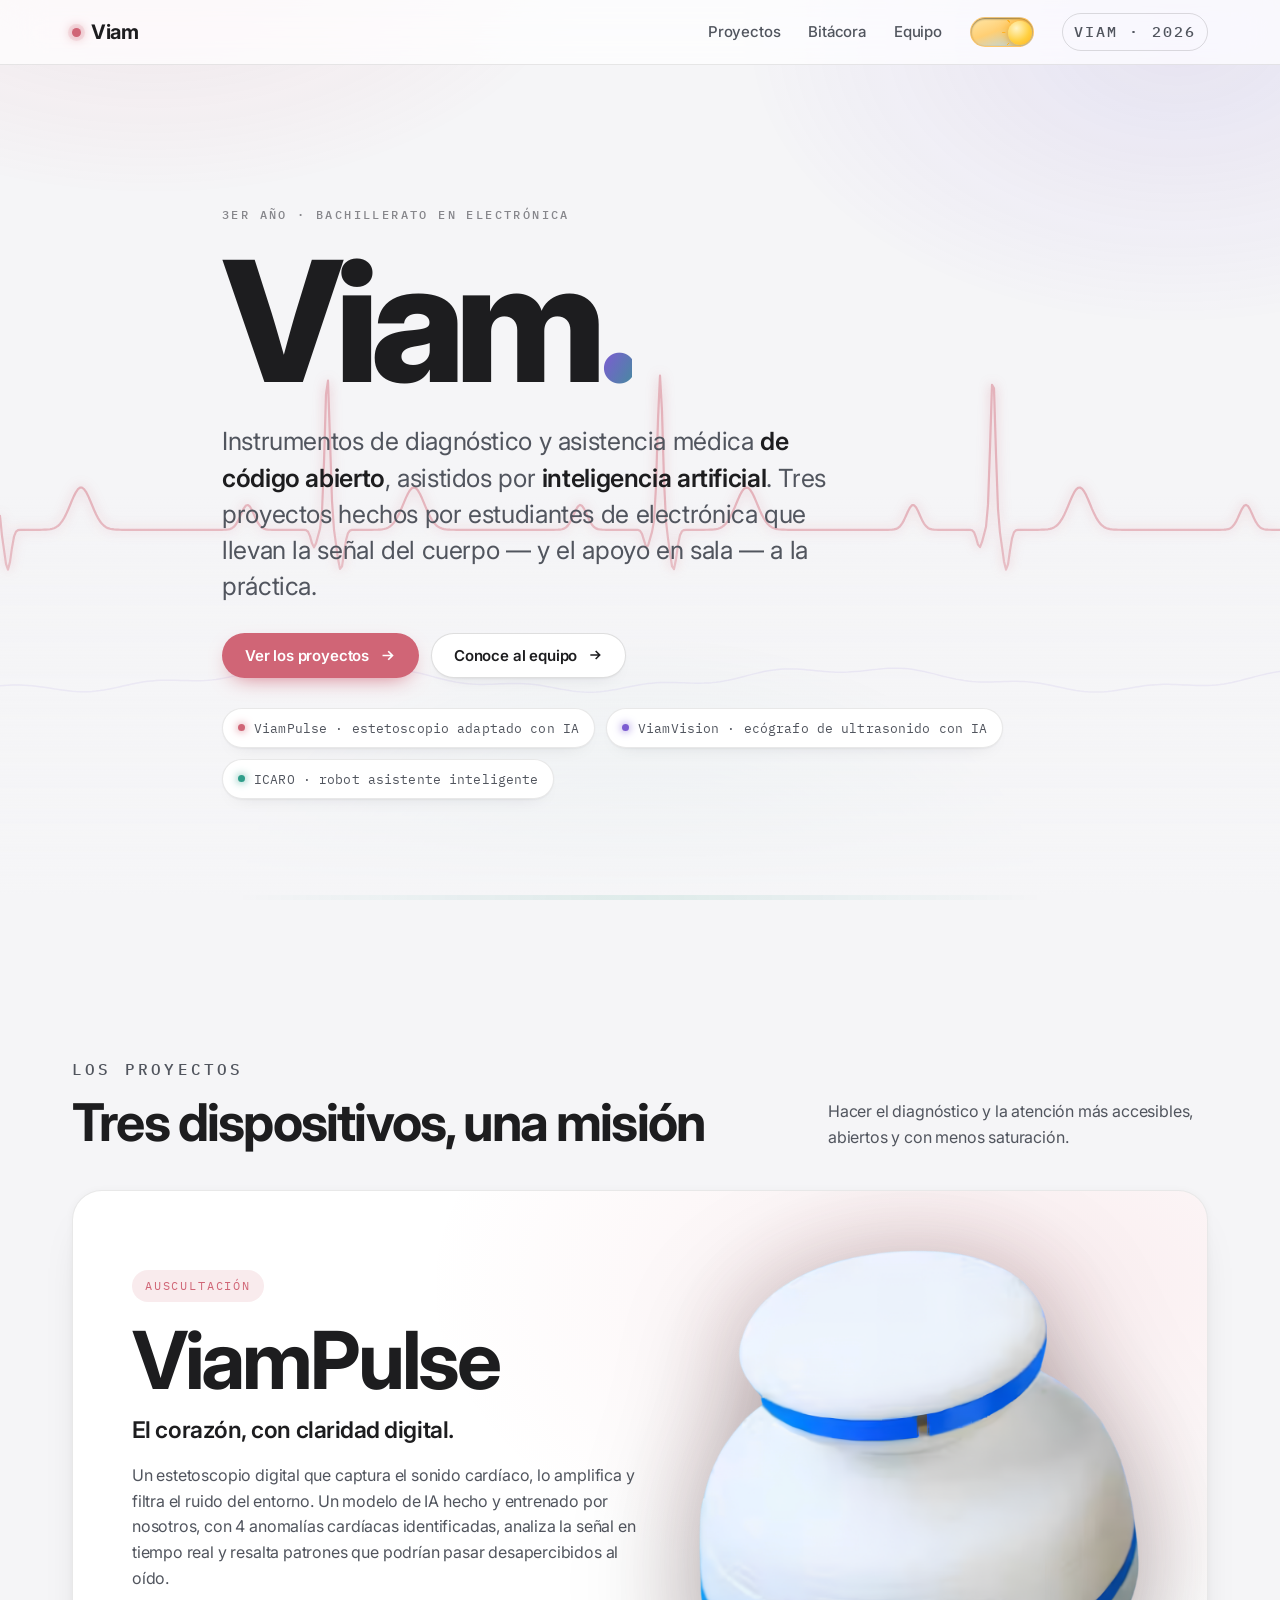
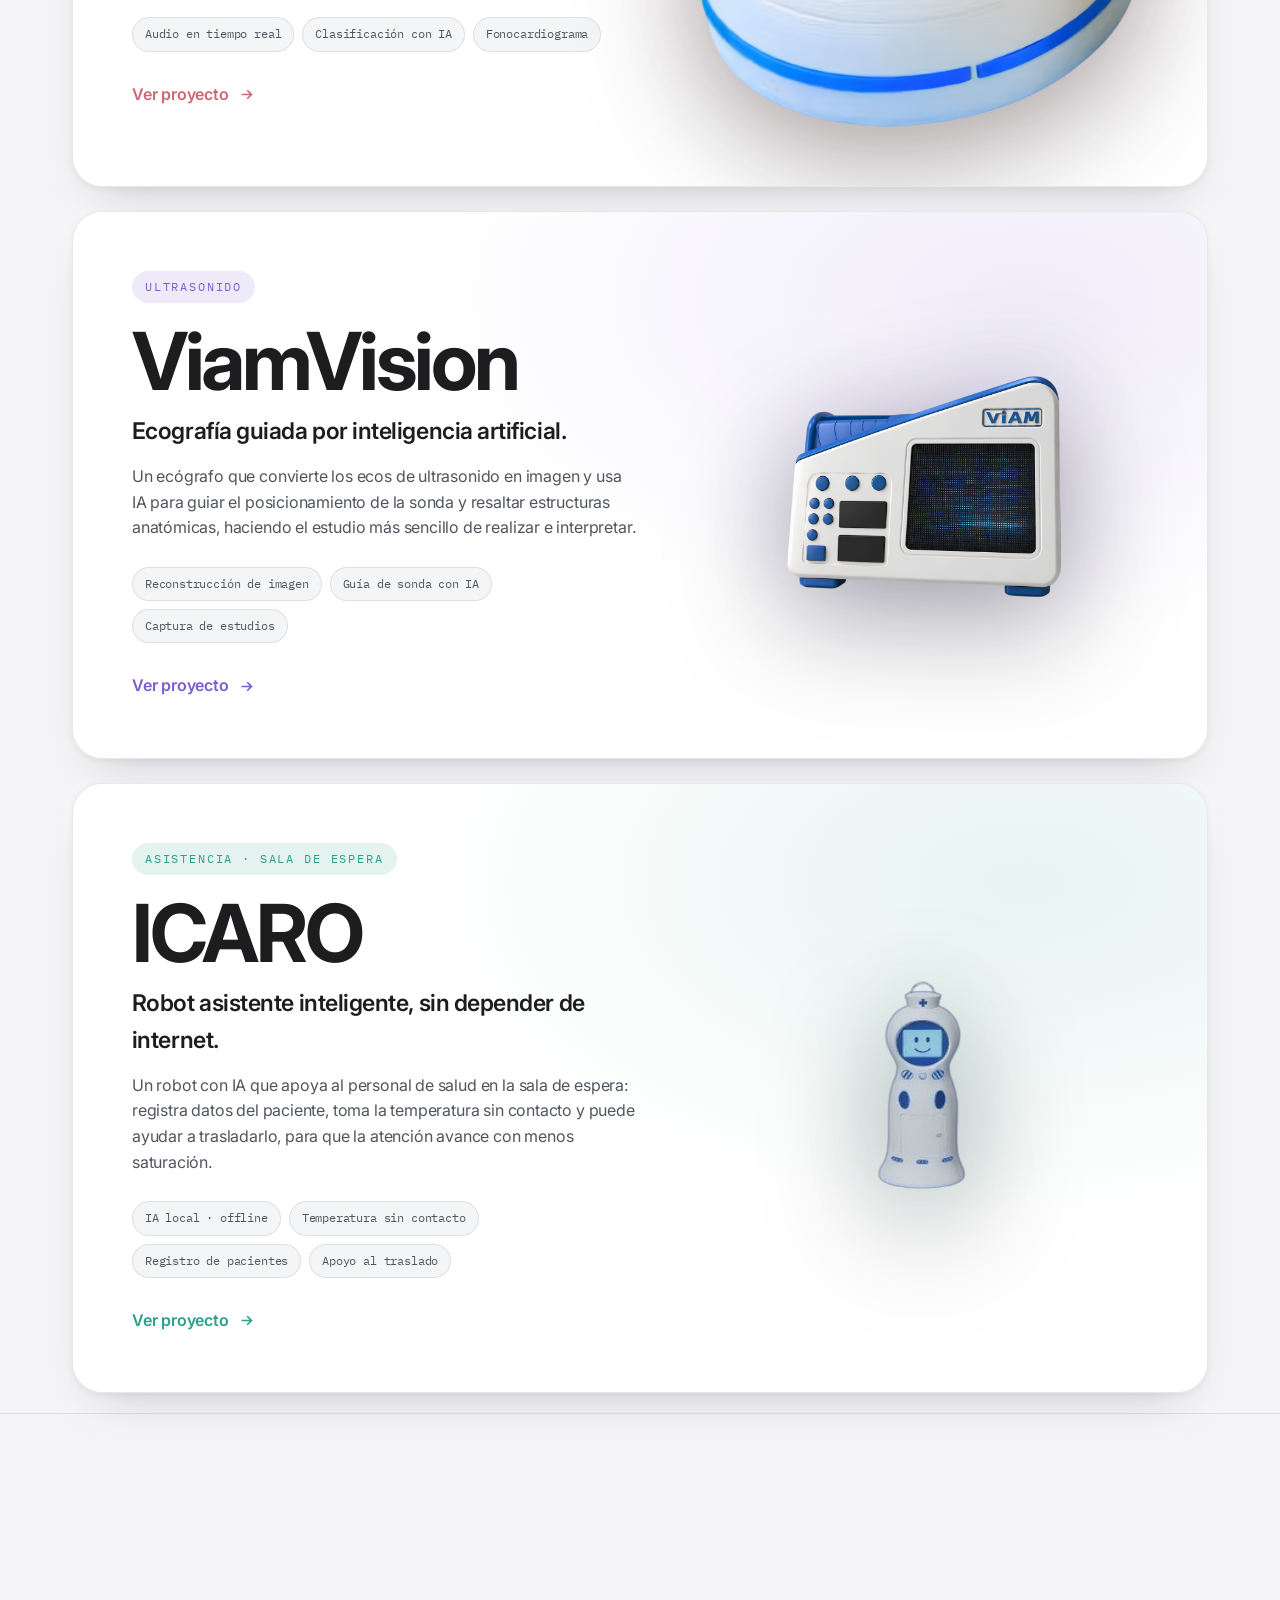
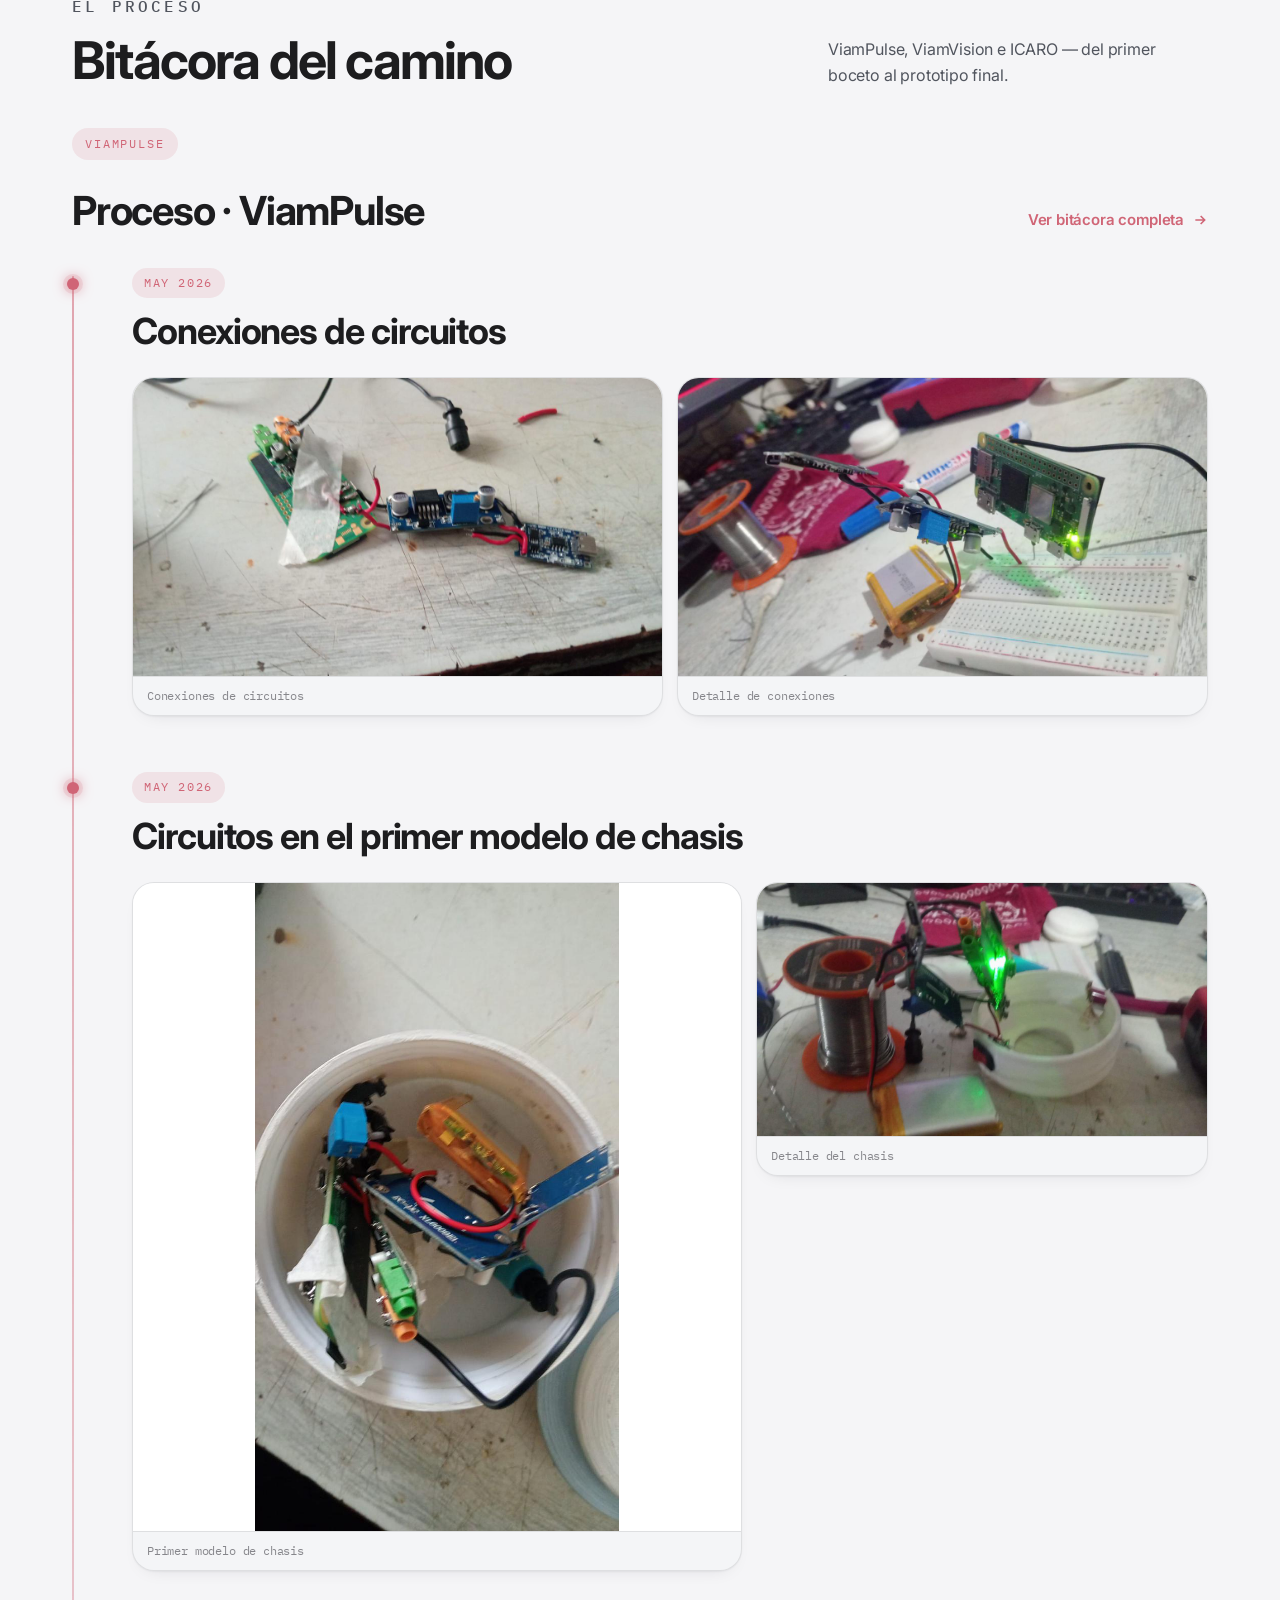
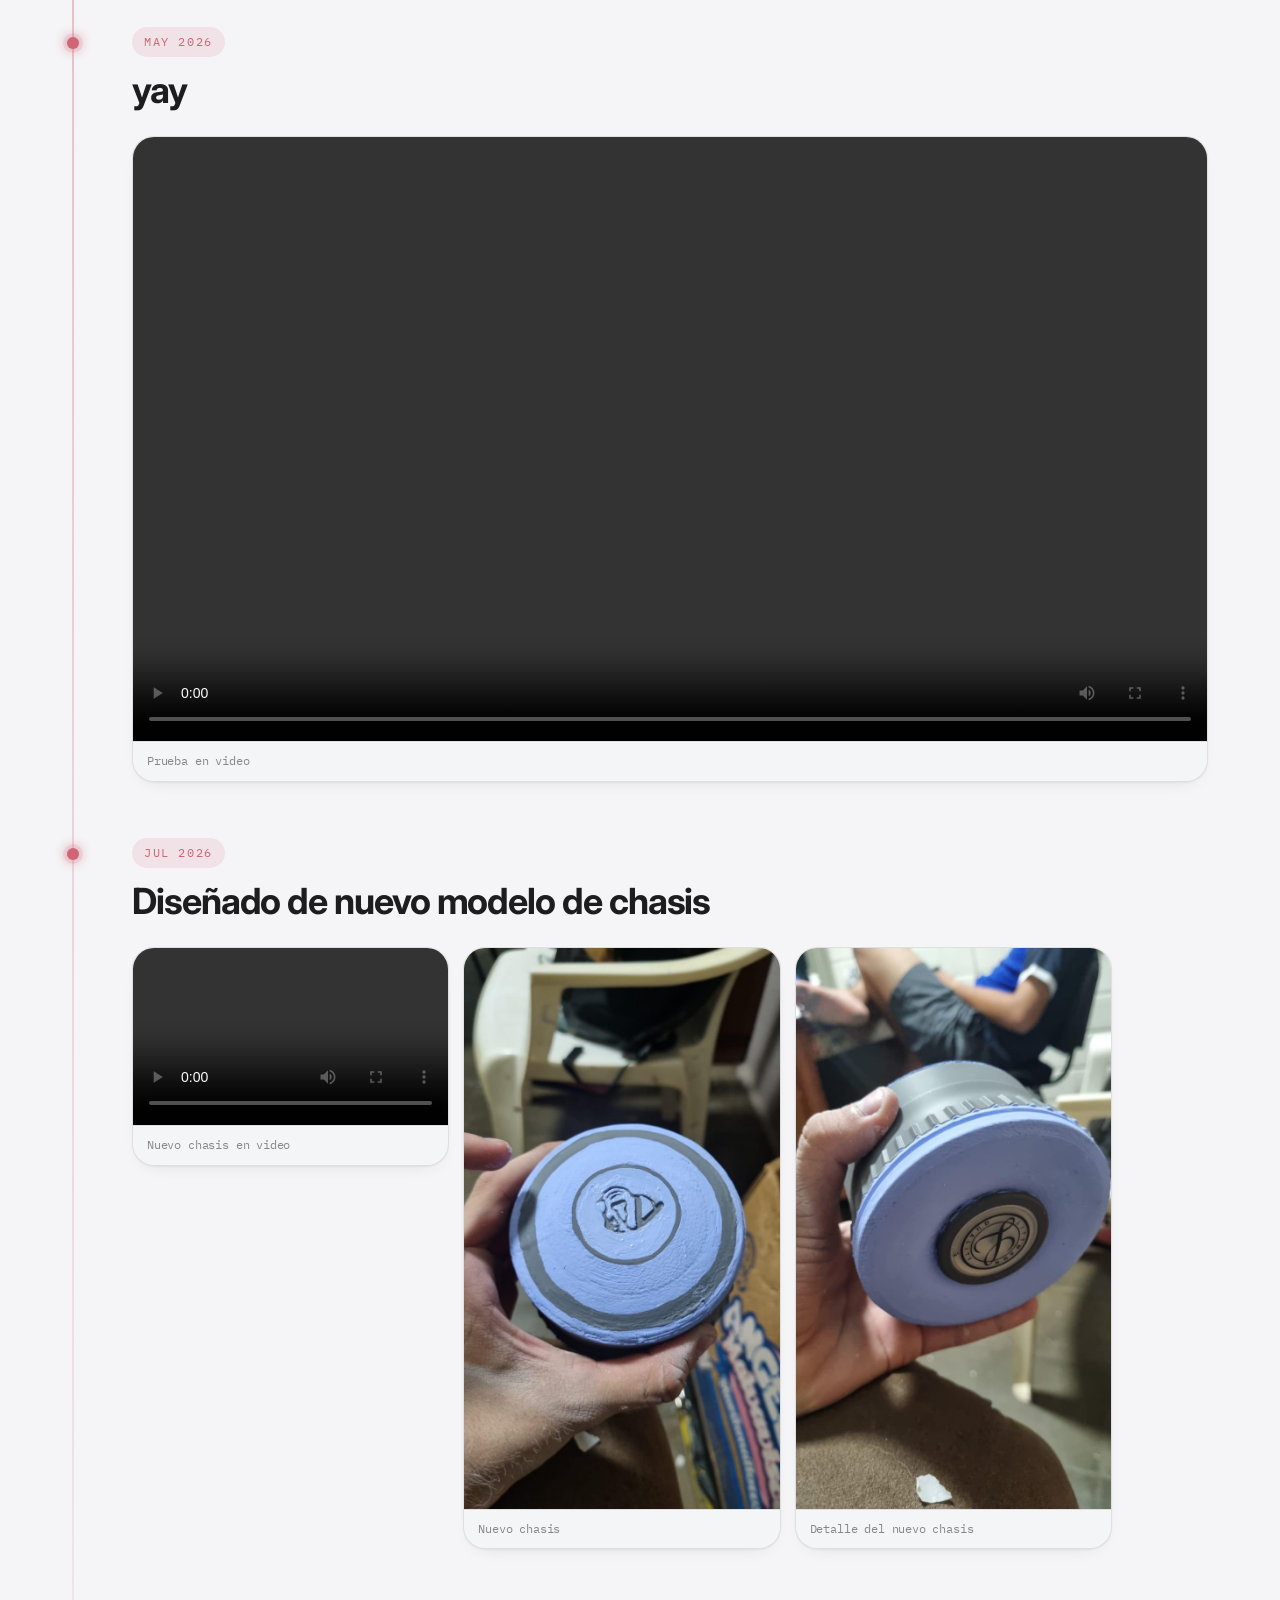
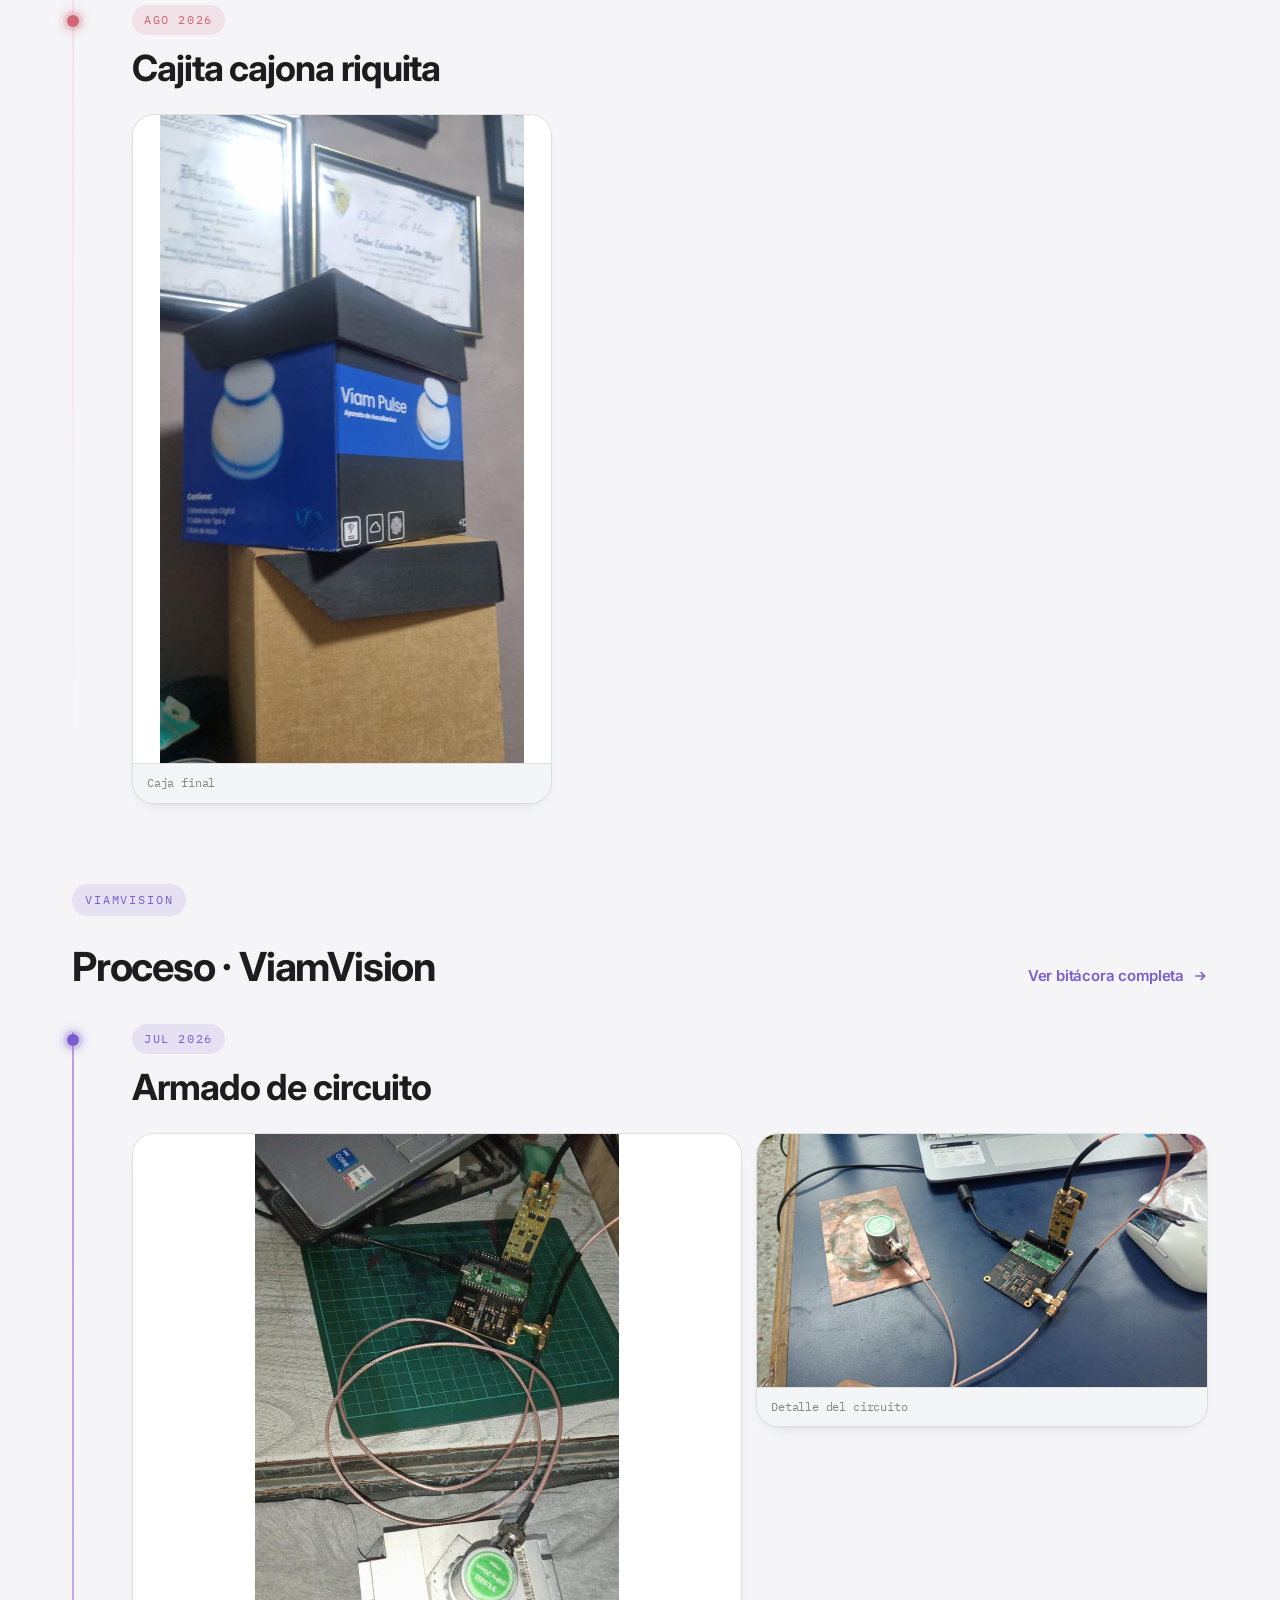
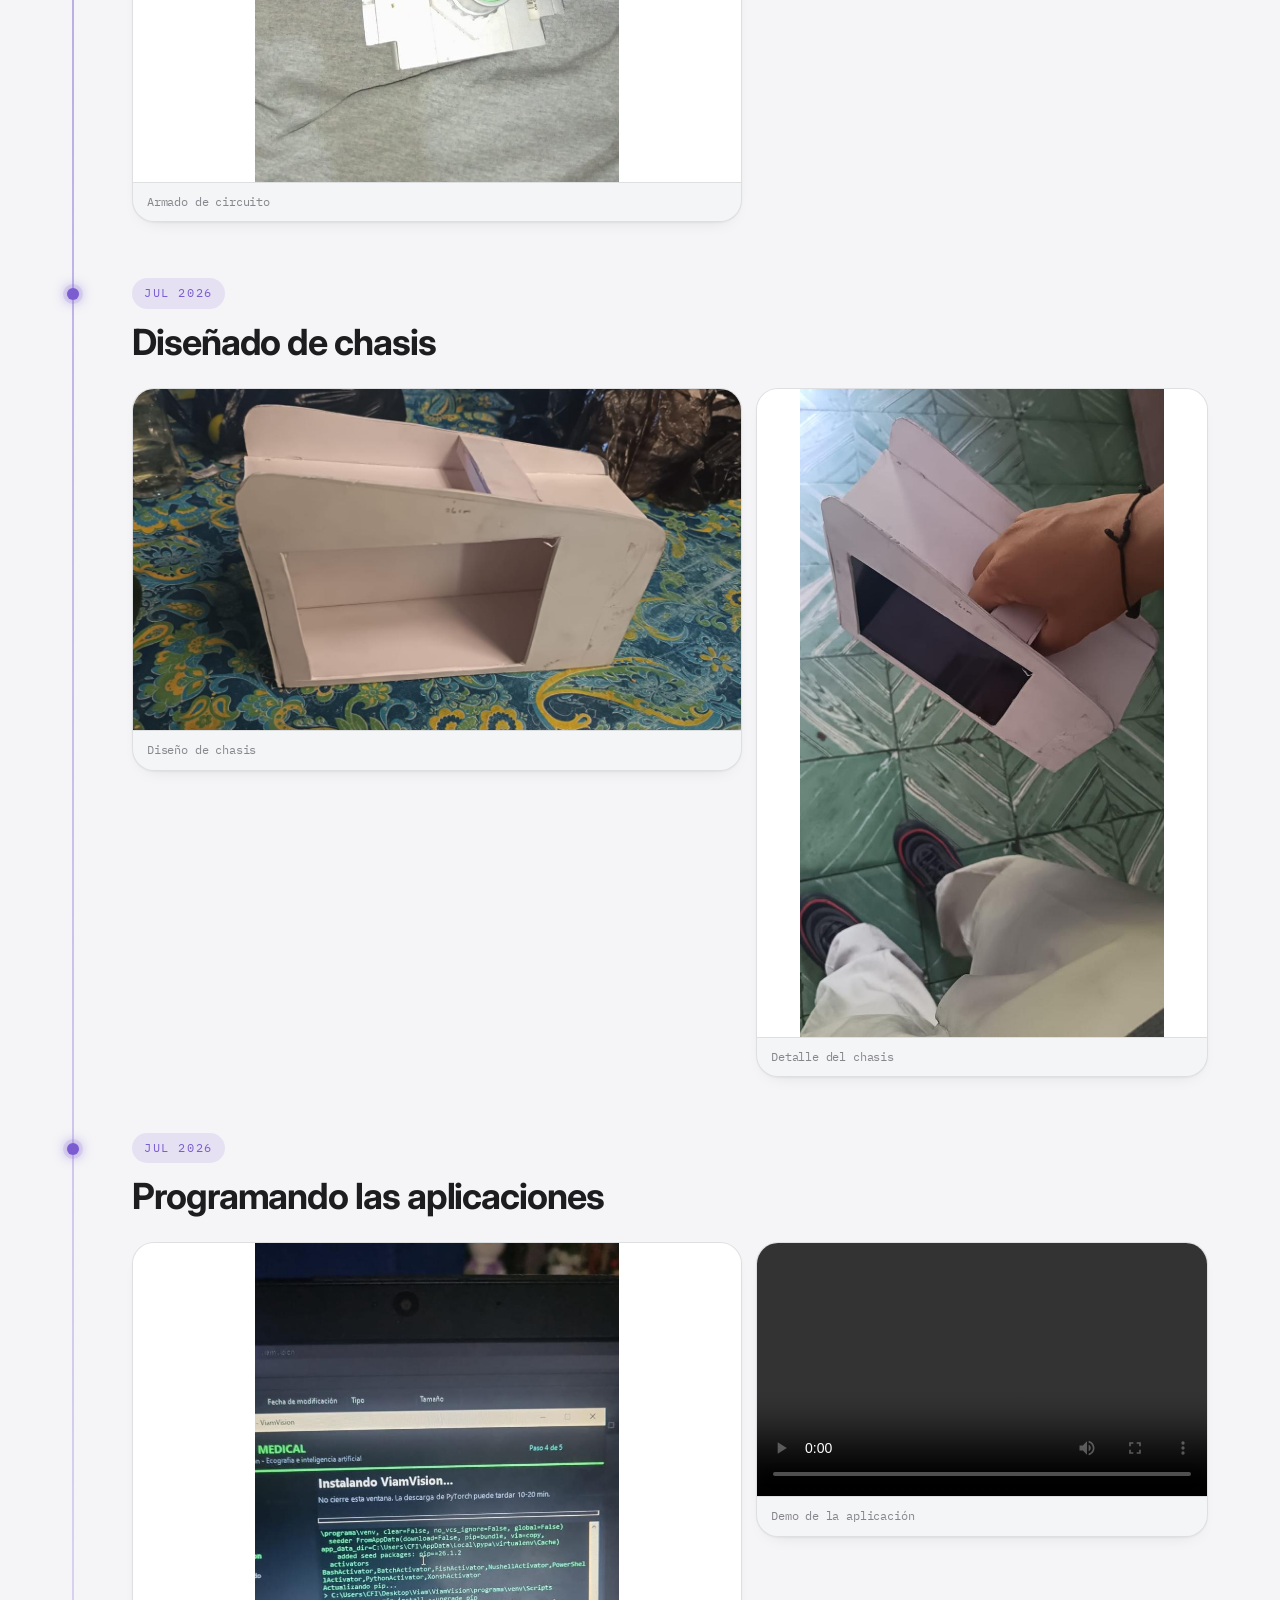
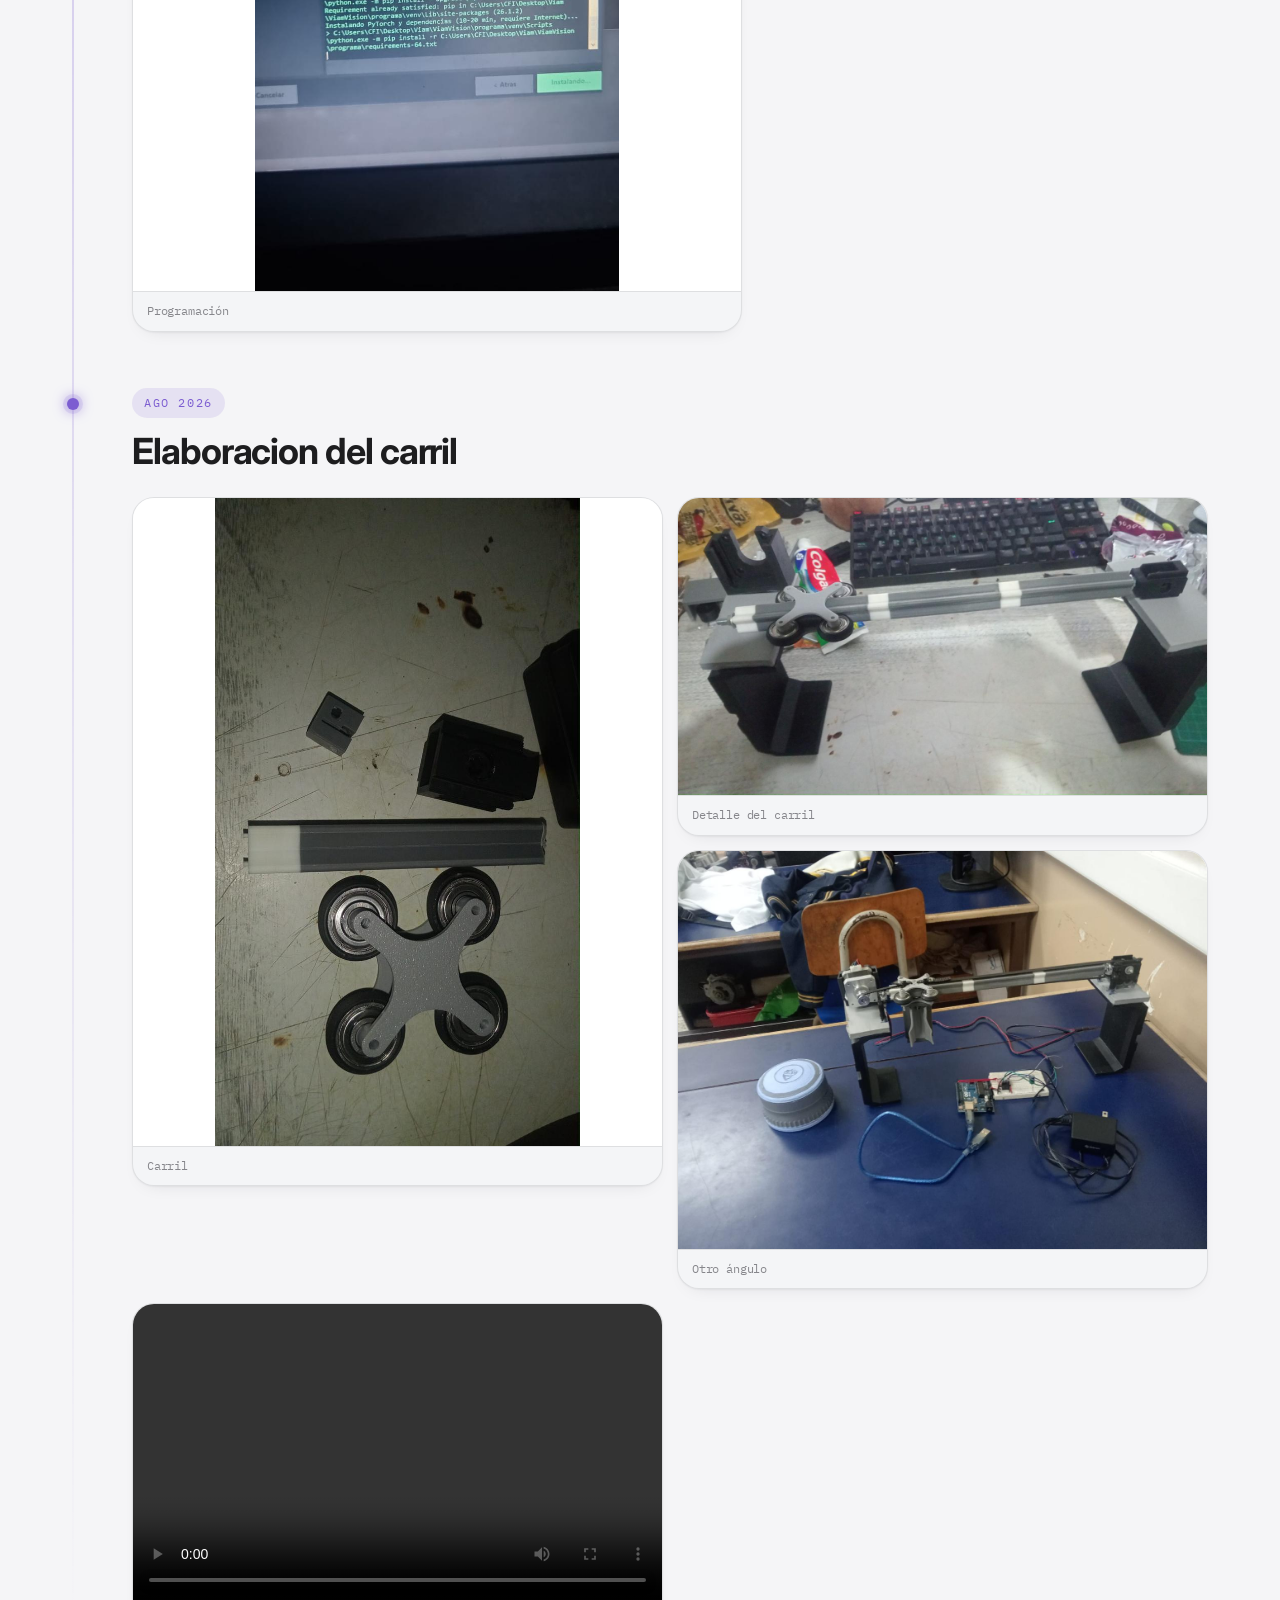
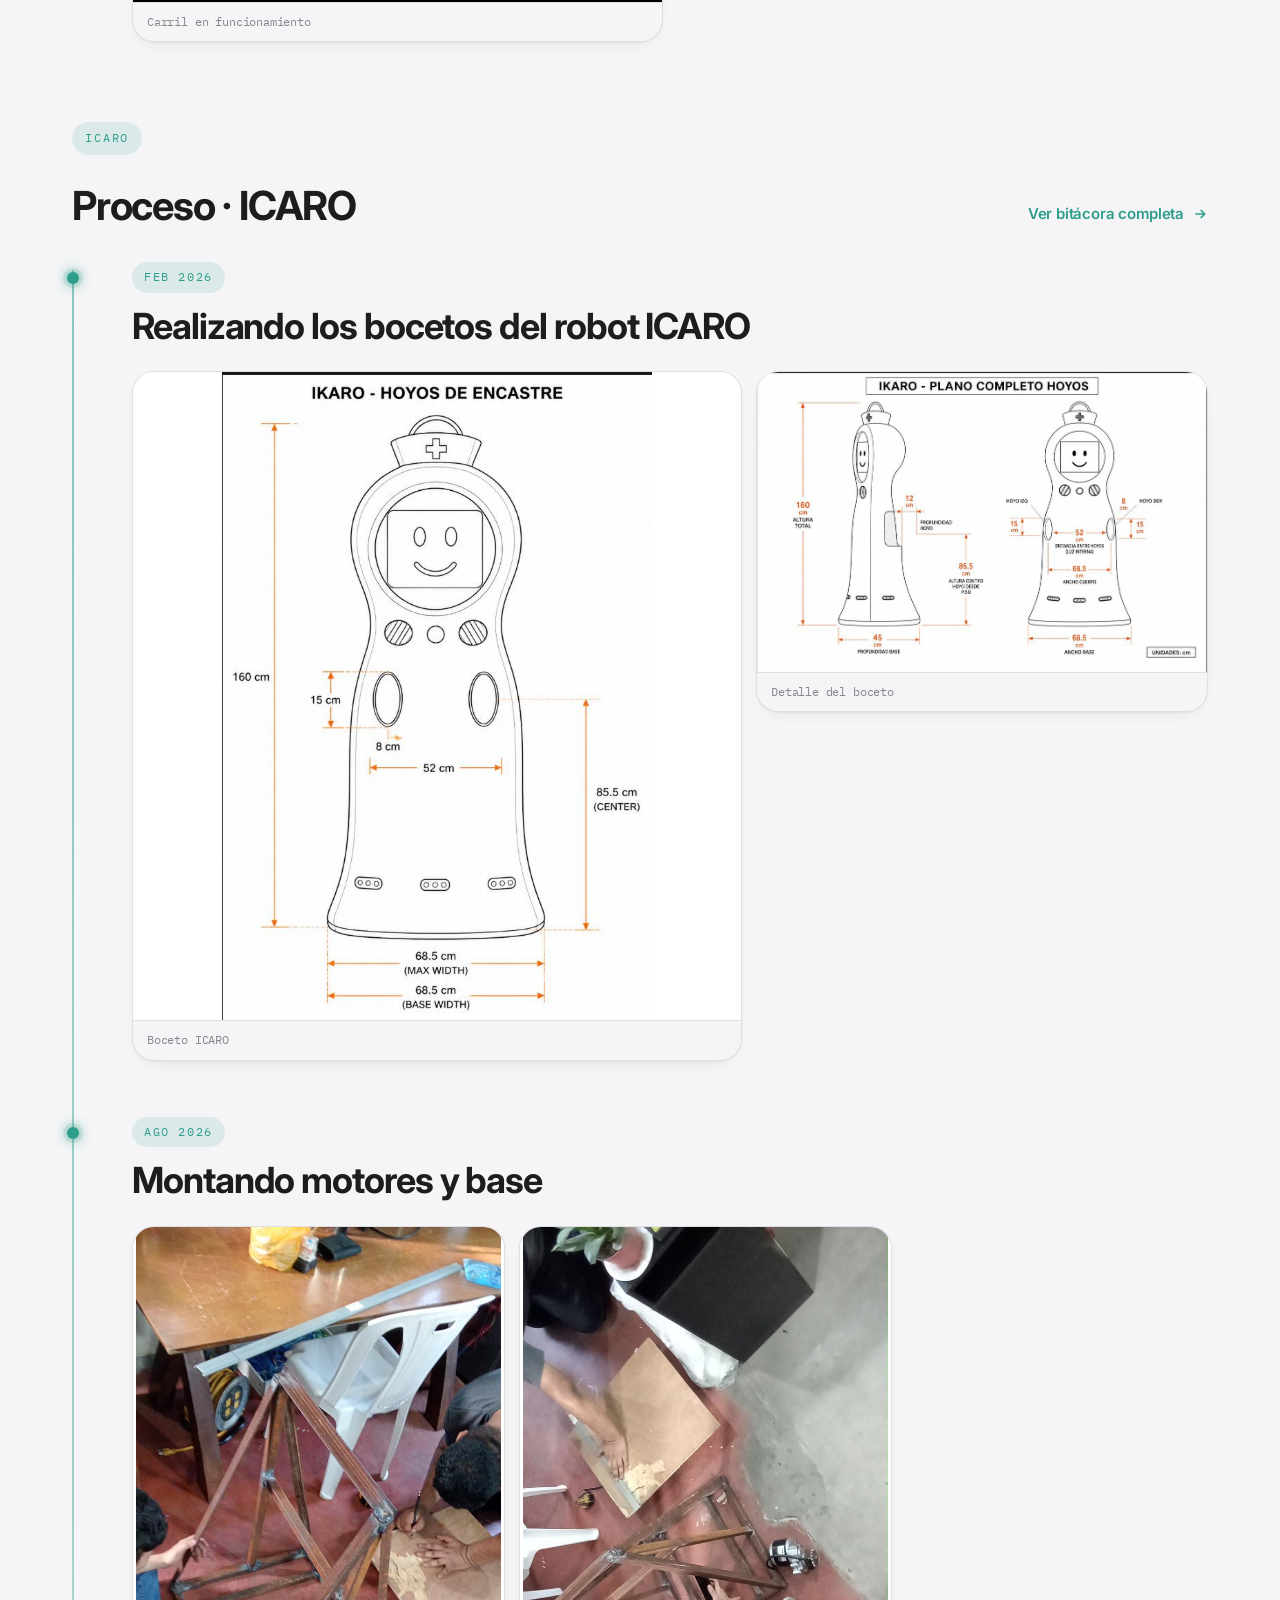
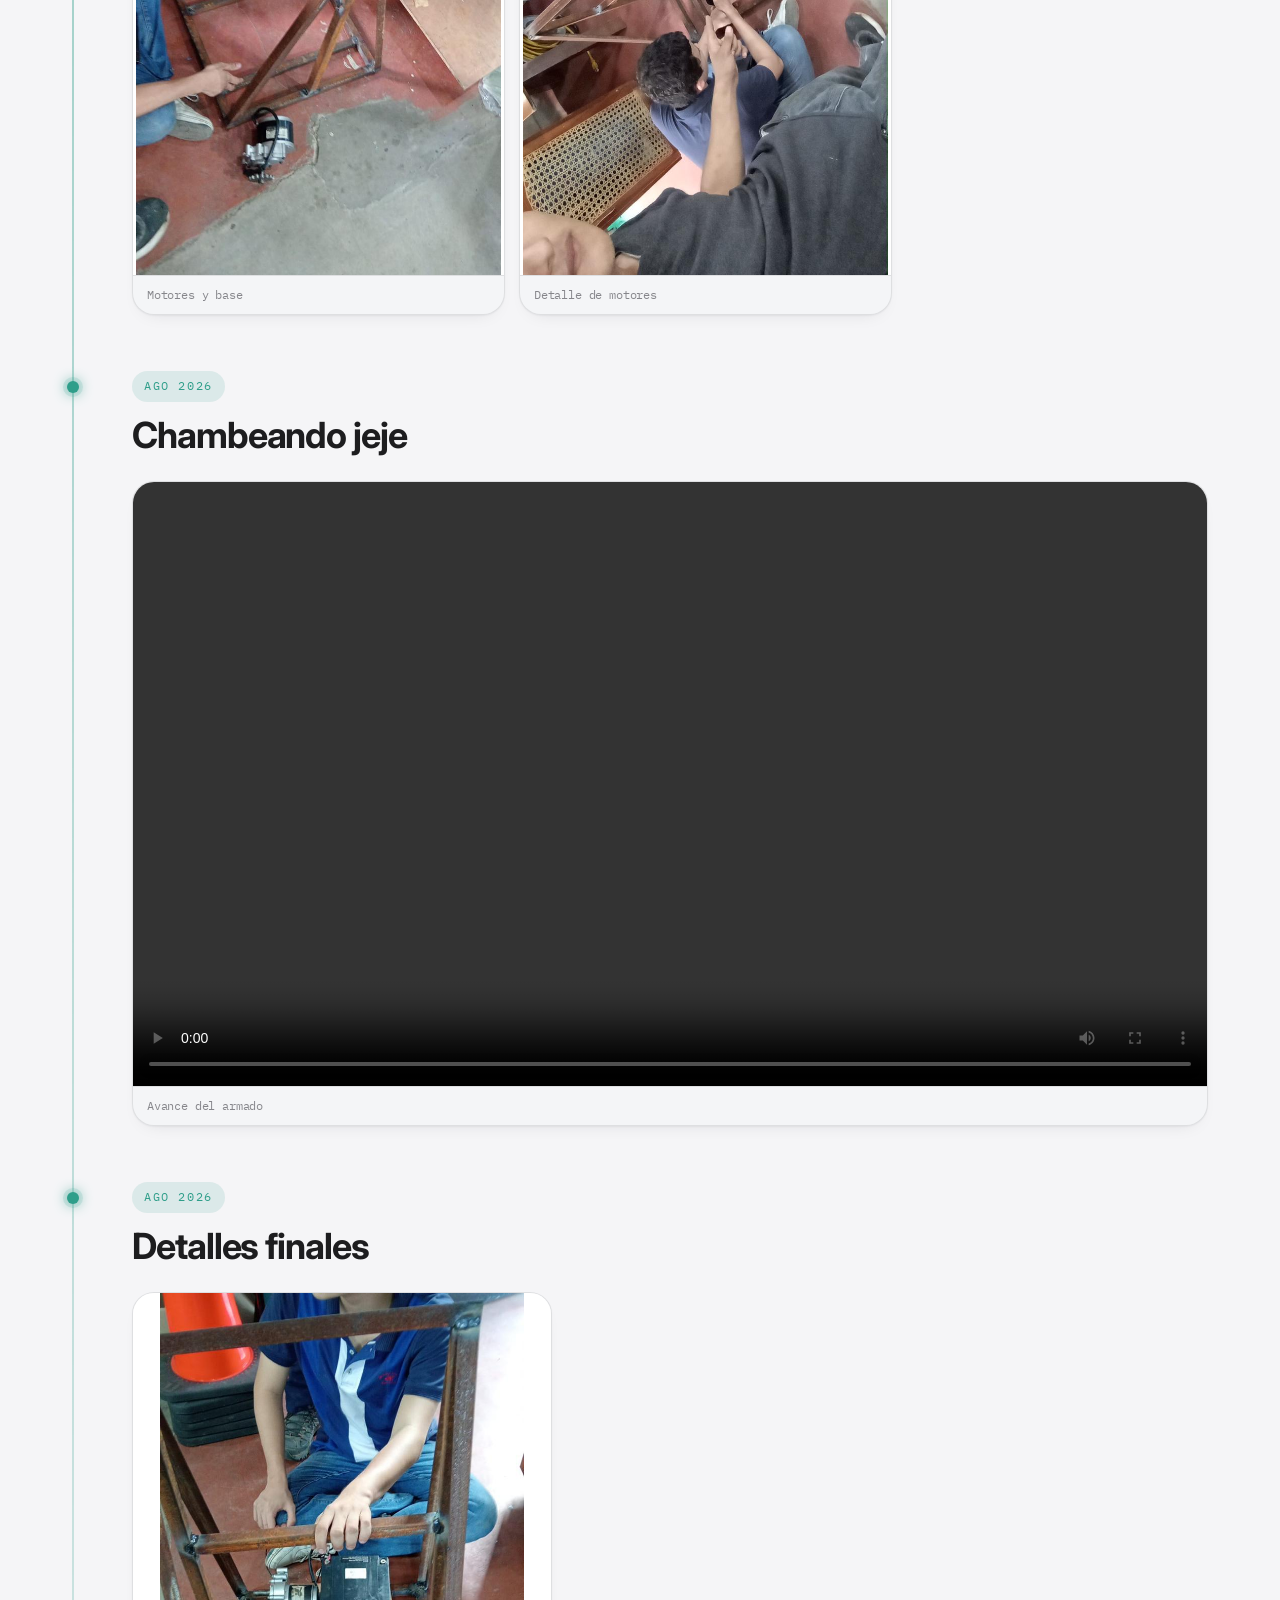
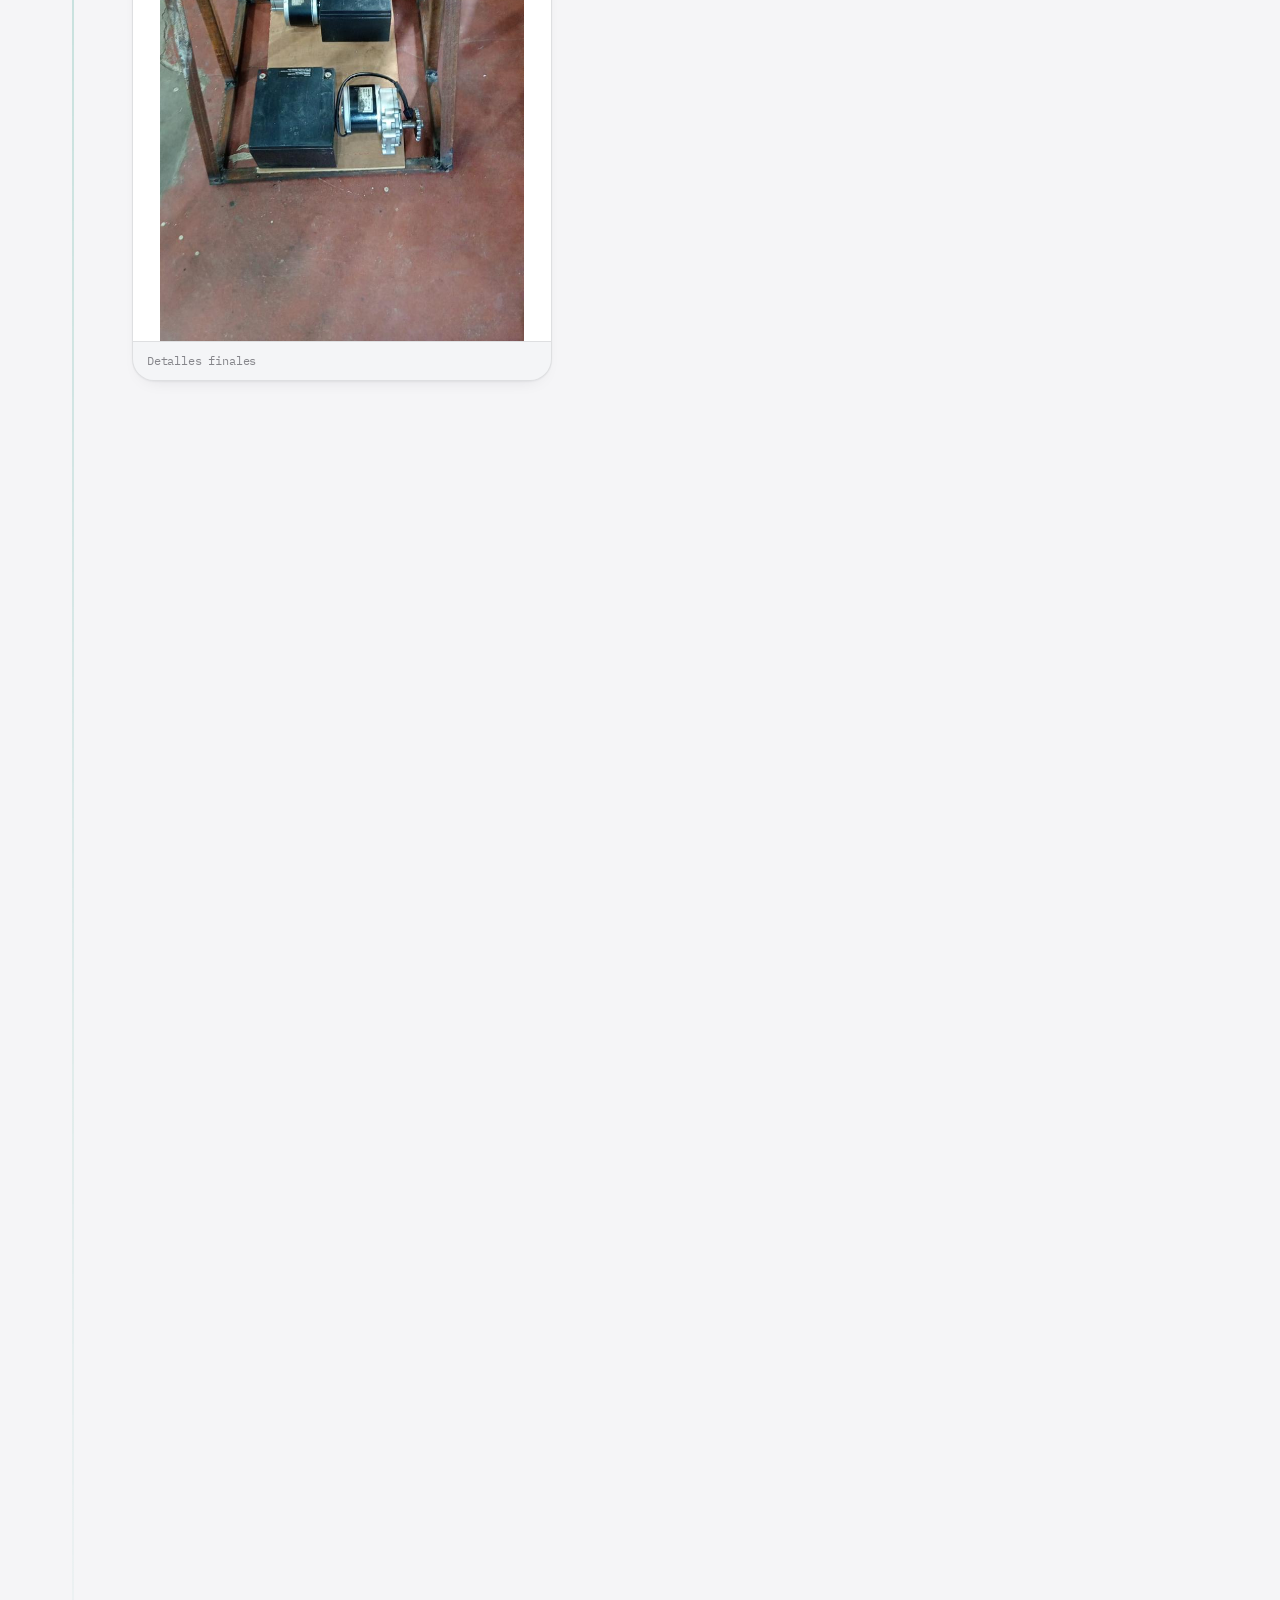
==== commit 47c87a1e: "Reducir la foto de ICARO para que quede al tamaño de los otros prototipos." ====
--- a/index.html
+++ b/index.html
@@ -135,8 +135,7 @@
           </span>
         </div>
         <div class="feature-art">
-          <!-- ▼▼ Cambia la ruta cuando subas la foto de ICARO ▼▼ -->
-          <img class="feature-preview" src="icaro/icaro.png" alt="Prototipo de ICARO" loading="lazy">
+          <img class="feature-preview" src="icaro/icaro.png" alt="Prototipo de ICARO" width="100" height="218" loading="lazy">
         </div>
       </div>
     </a>
--- a/site.css
+++ b/site.css
@@ -288,6 +288,10 @@
   animation:floaty 6.5s ease-in-out infinite;
   transition:transform .6s var(--spring);
 }
+/* ICARO es una foto alta y chica: no estirarla al mismo ancho que las otras */
+.feature.icaro .feature-preview{
+  width:auto;max-width:180px;max-height:360px;
+}
 .feature:hover .feature-preview{transform:scale(1.03)}
 .art-svg{width:100%;max-width:440px;height:auto;filter:drop-shadow(0 10px 30px var(--accent-soft));
   transition:transform .6s var(--spring)}
@@ -324,9 +328,10 @@
 .phead-art .art-svg{max-width:360px}
 .phead-art .art-svg .ecg{stroke:var(--accent);filter:drop-shadow(0 0 10px var(--accent));
   stroke-dasharray:1500;stroke-dashoffset:1500;animation:dash 2.6s var(--ease) .2s forwards}
-.product-img{width:100%;max-width:440px;height:auto;
+.product-img{width:100%;max-width:440px;height:auto;object-fit:contain;
   filter:drop-shadow(0 30px 60px rgba(0,0,0,.35)) drop-shadow(0 0 40px var(--accent-soft));
   animation:floaty 6.5s ease-in-out infinite}
+.proj-icaro .product-img{width:auto;max-width:180px;max-height:360px}
 .hero-actions{display:flex;flex-wrap:wrap;gap:12px;margin-top:28px}
 @media(max-width:860px){
   .phead-in{grid-template-columns:1fr;gap:32px}
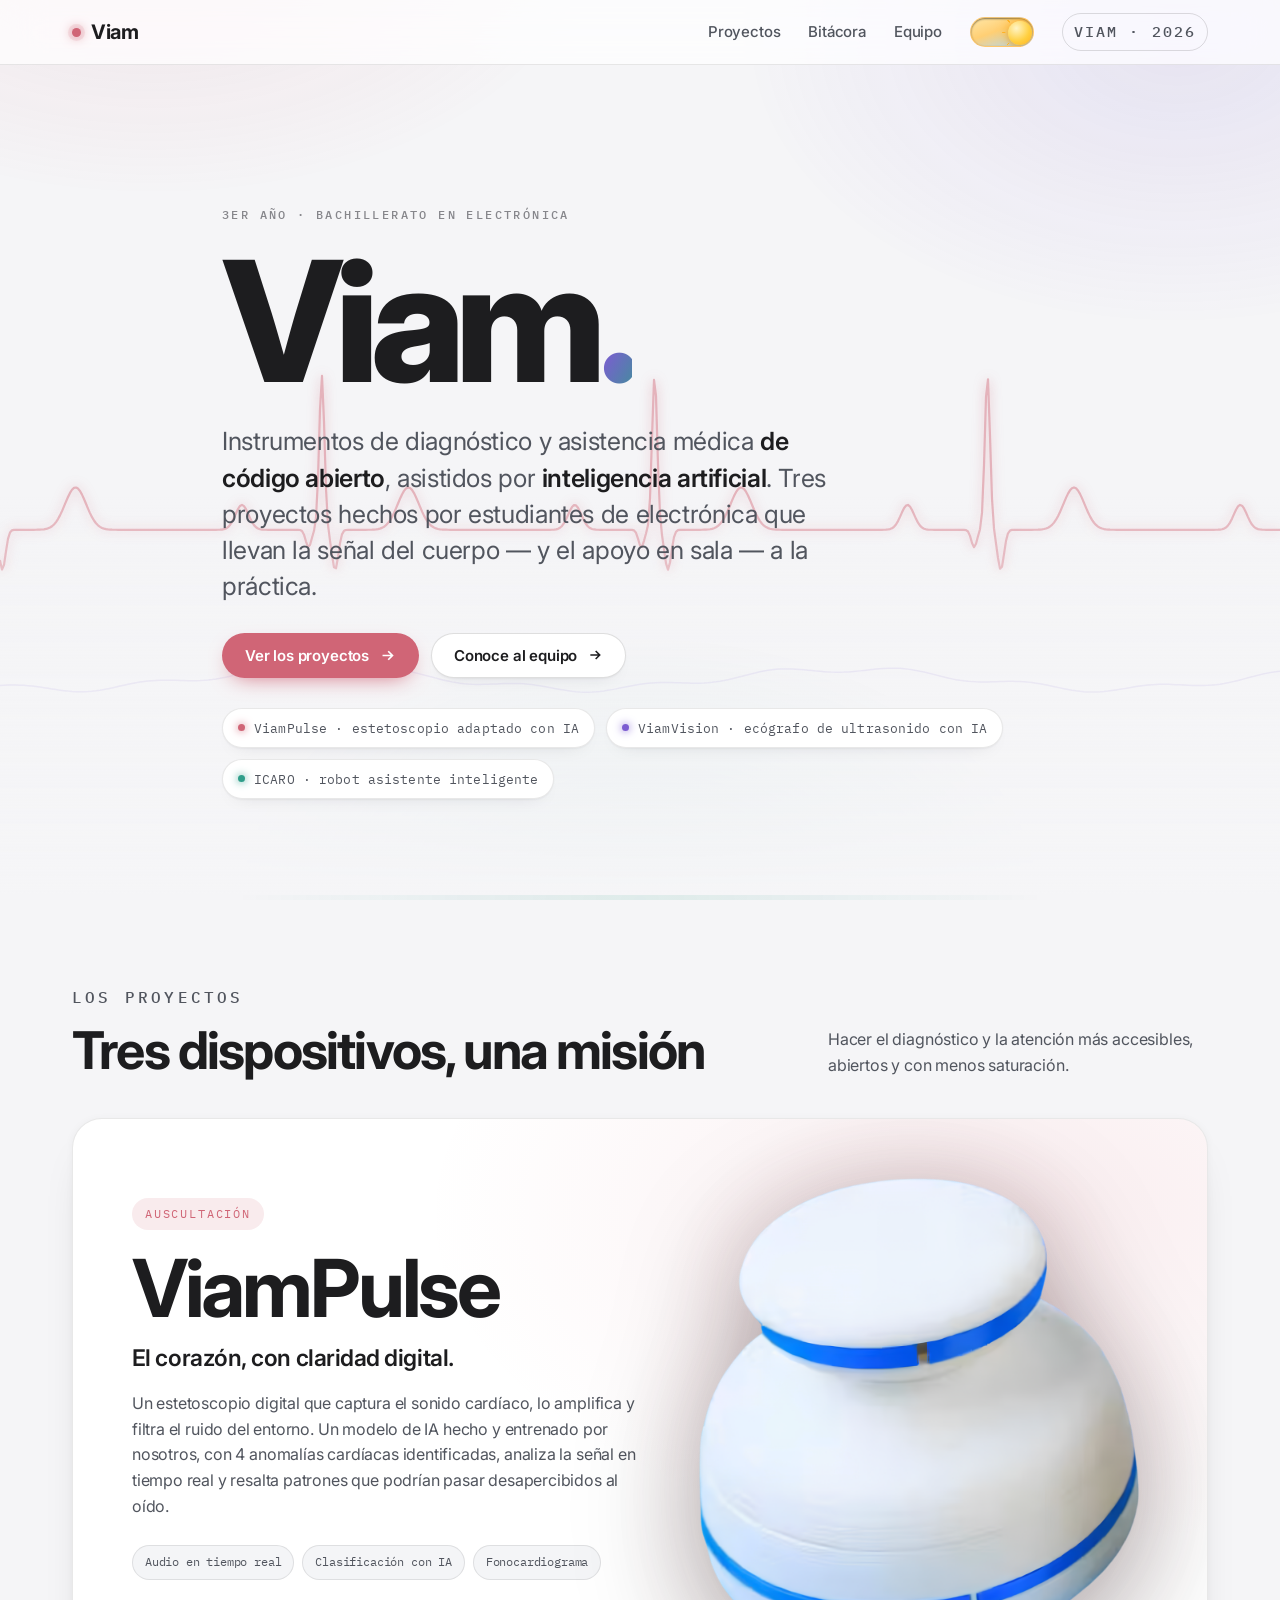
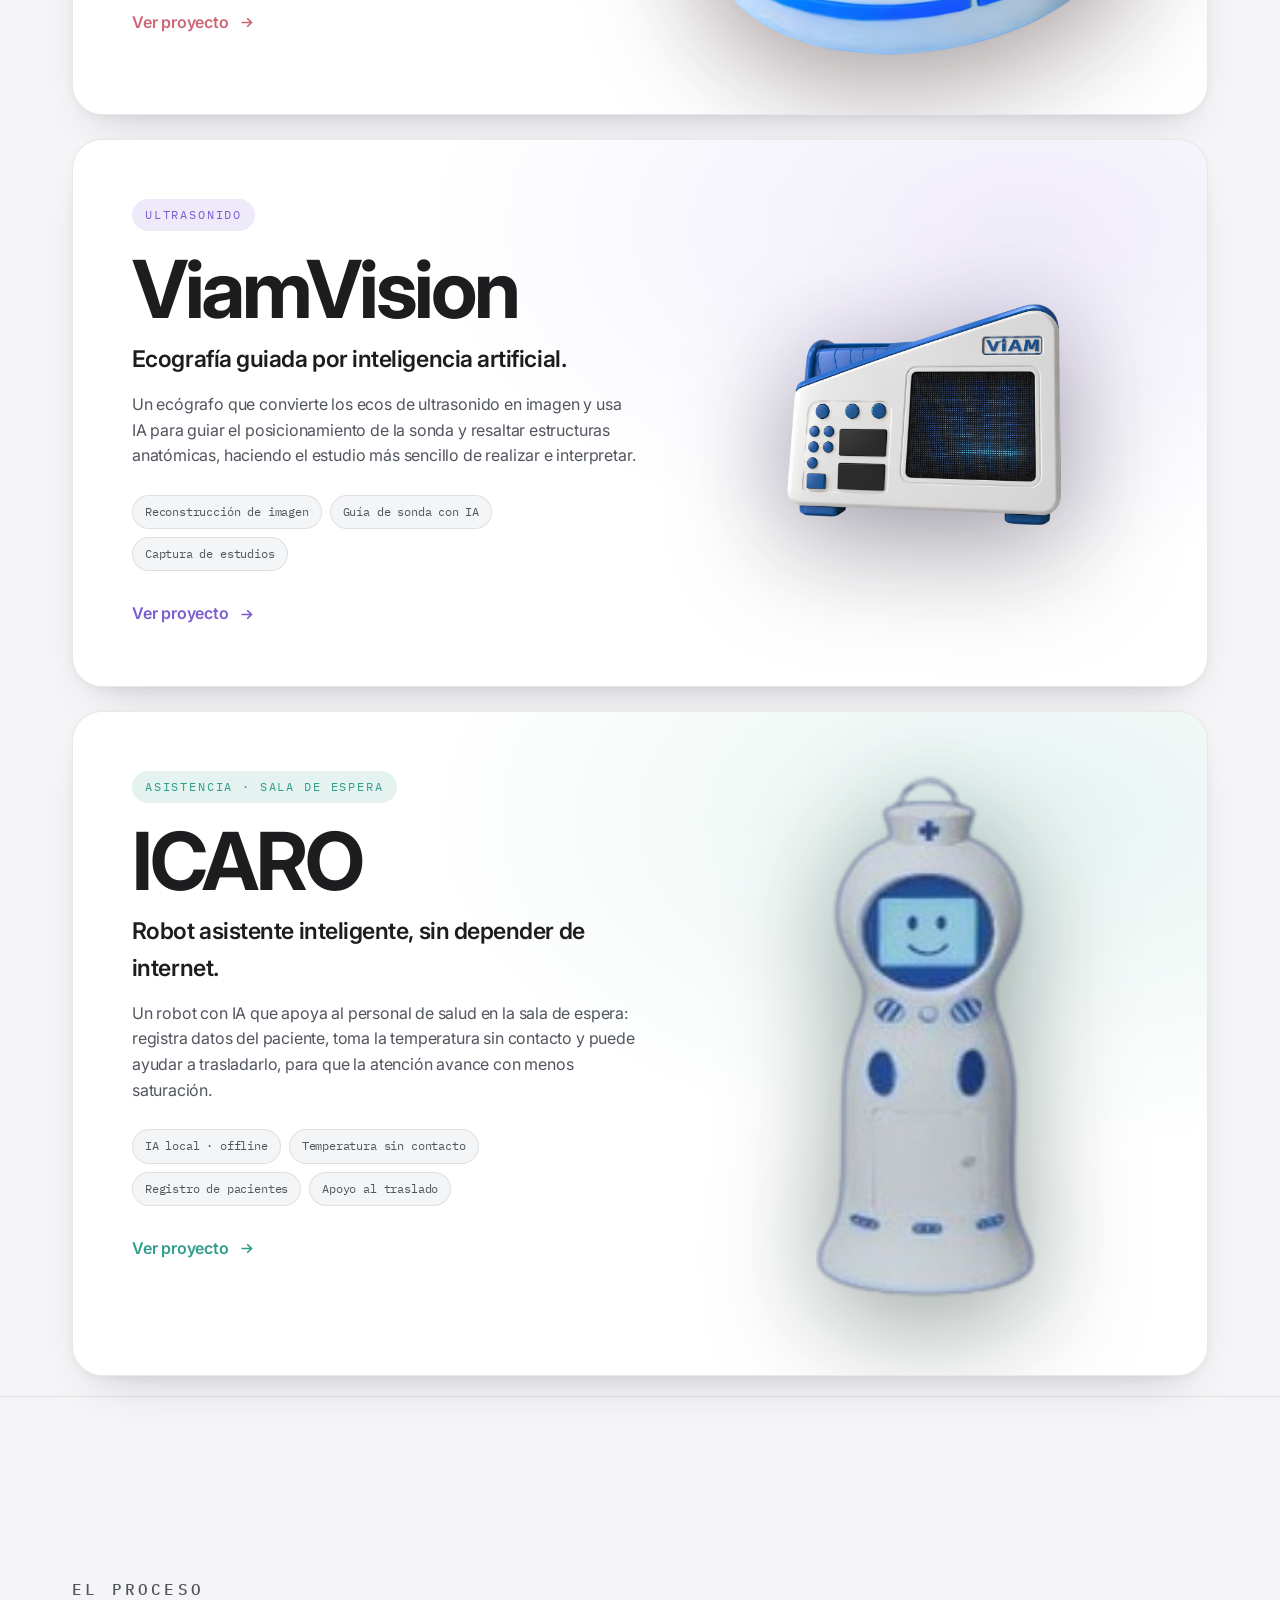
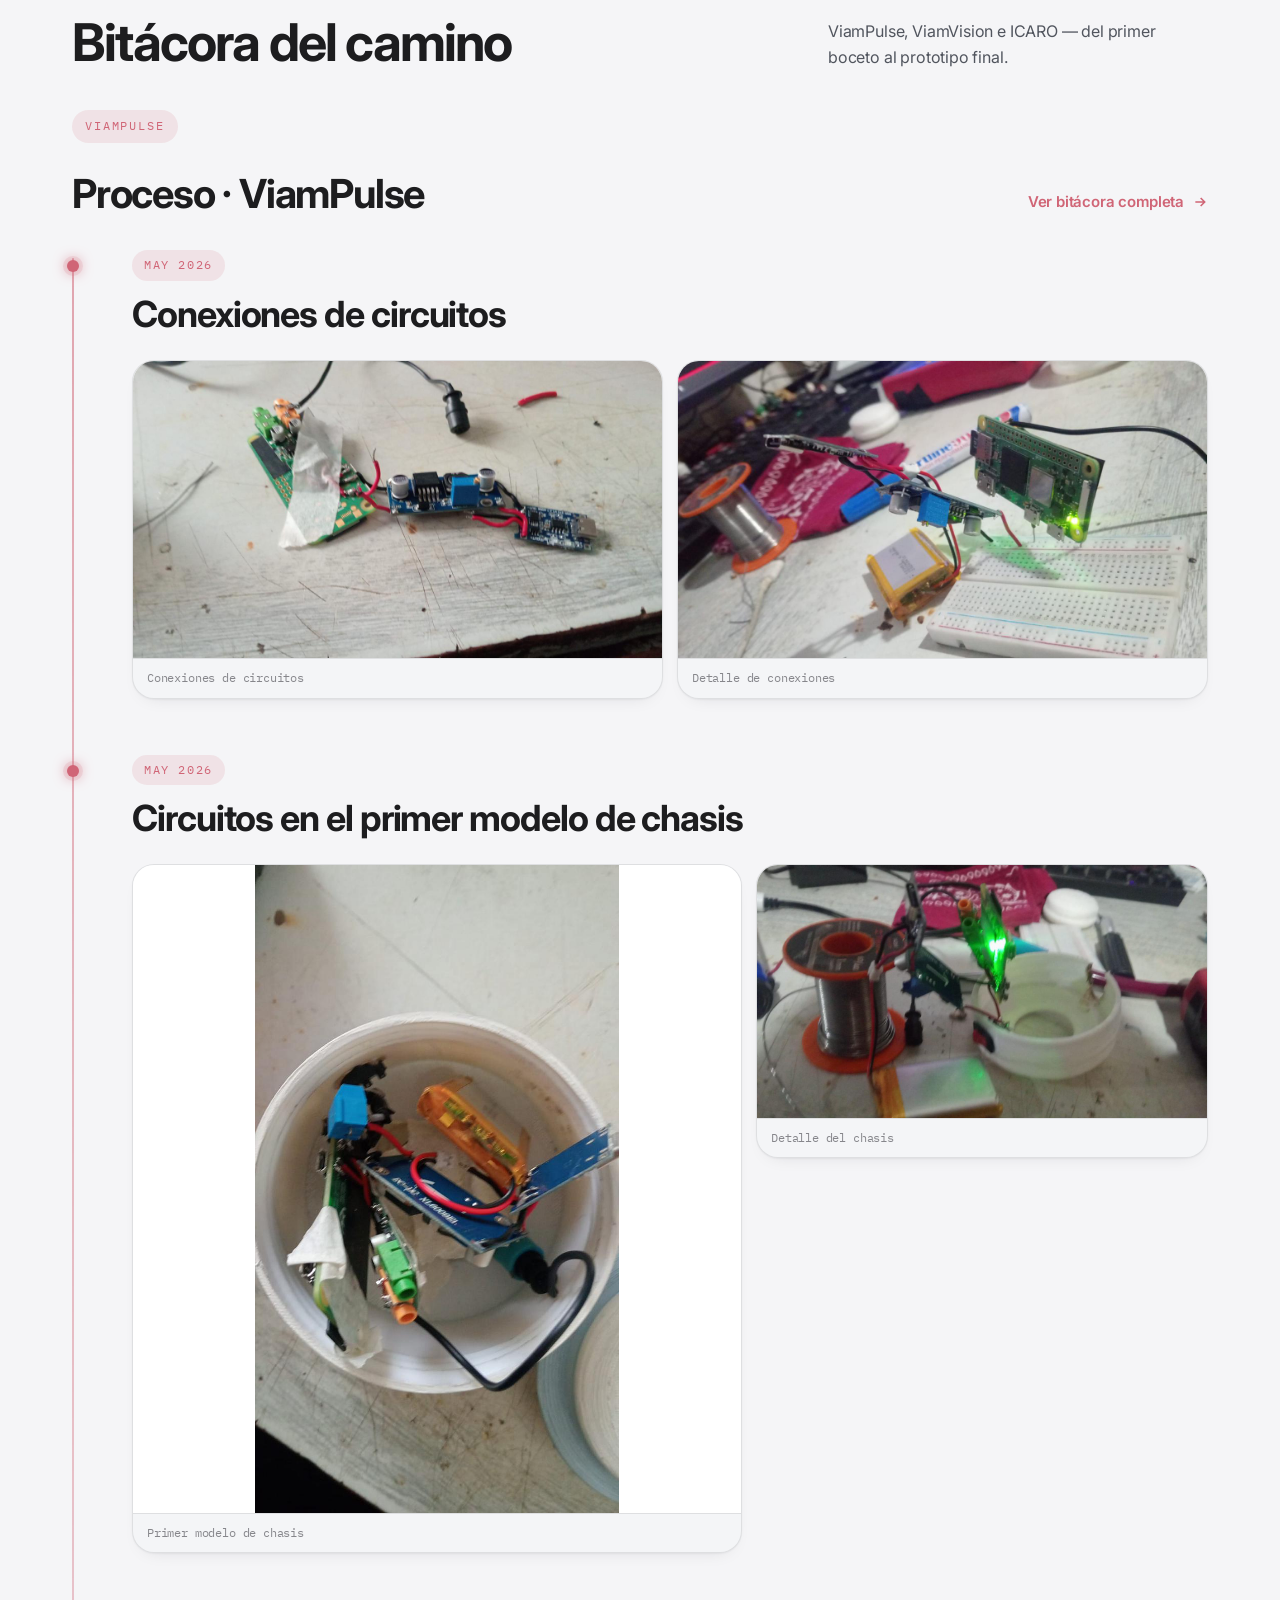
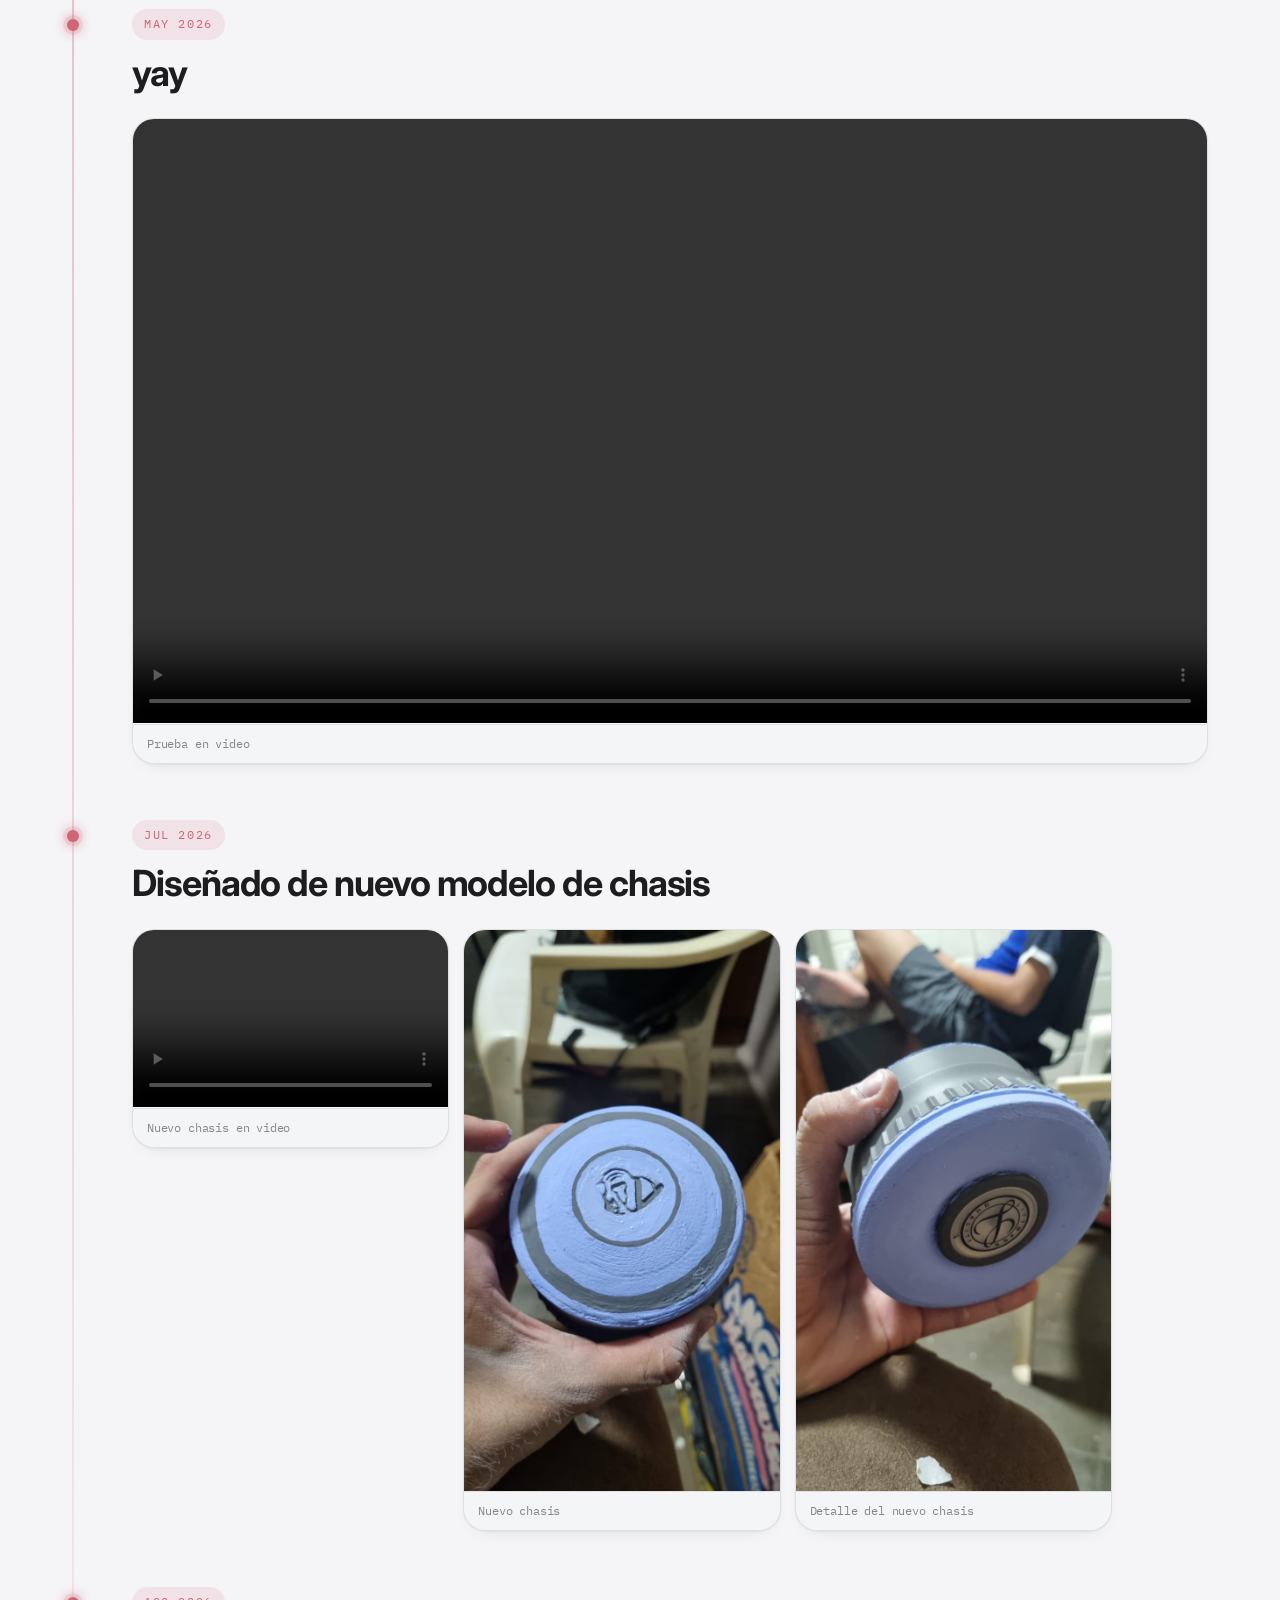
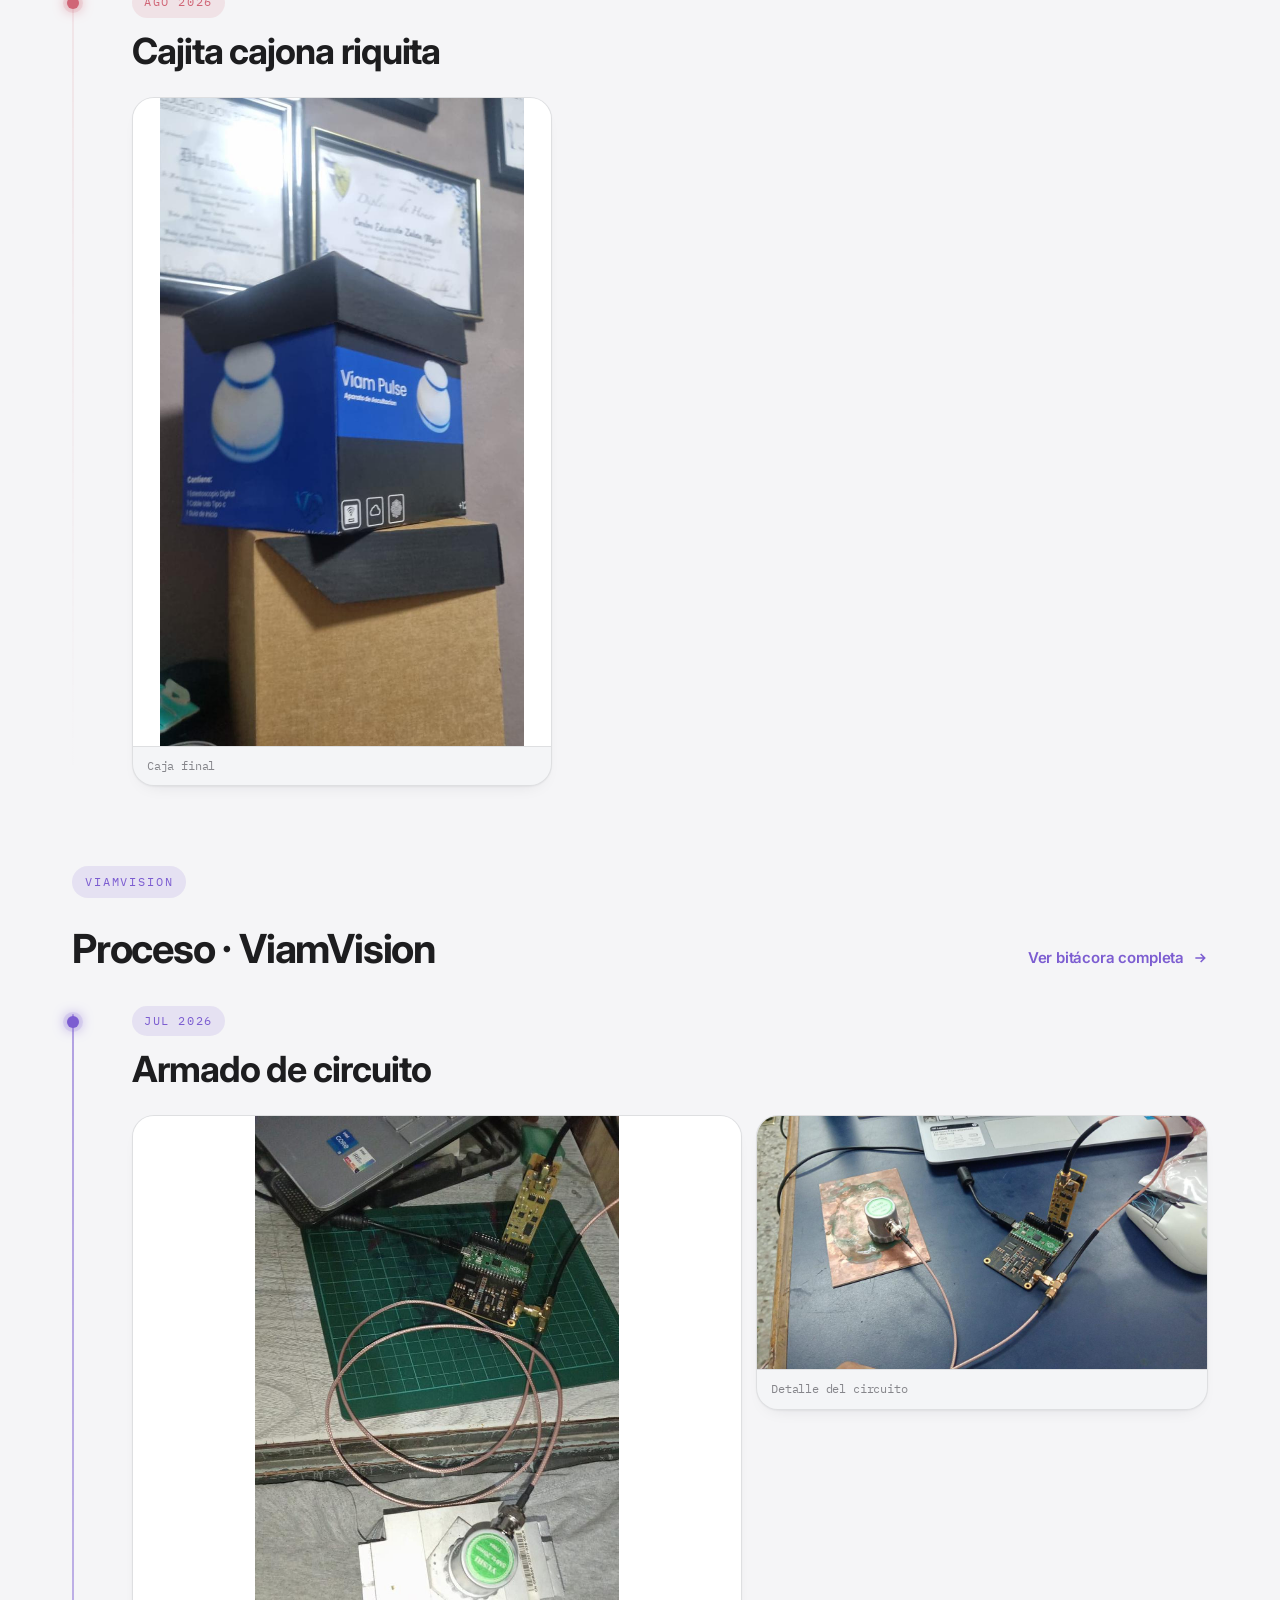
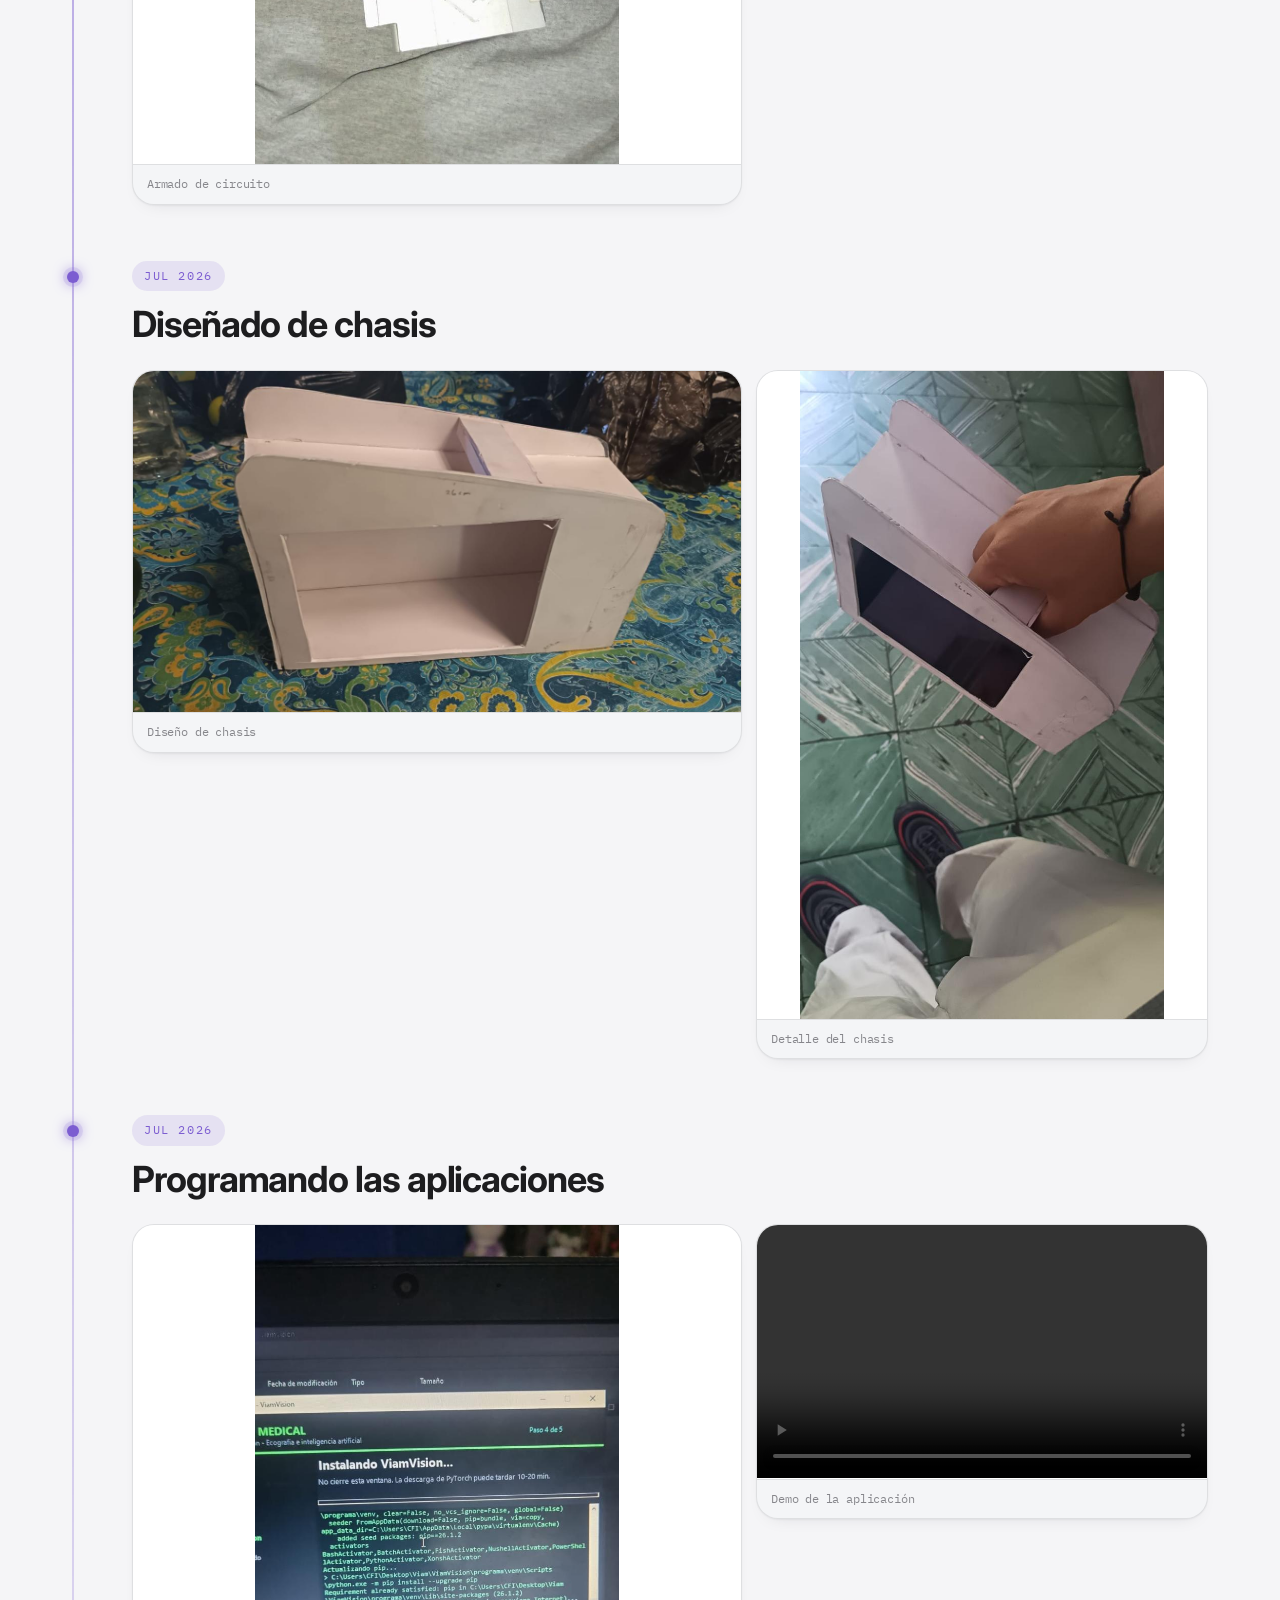
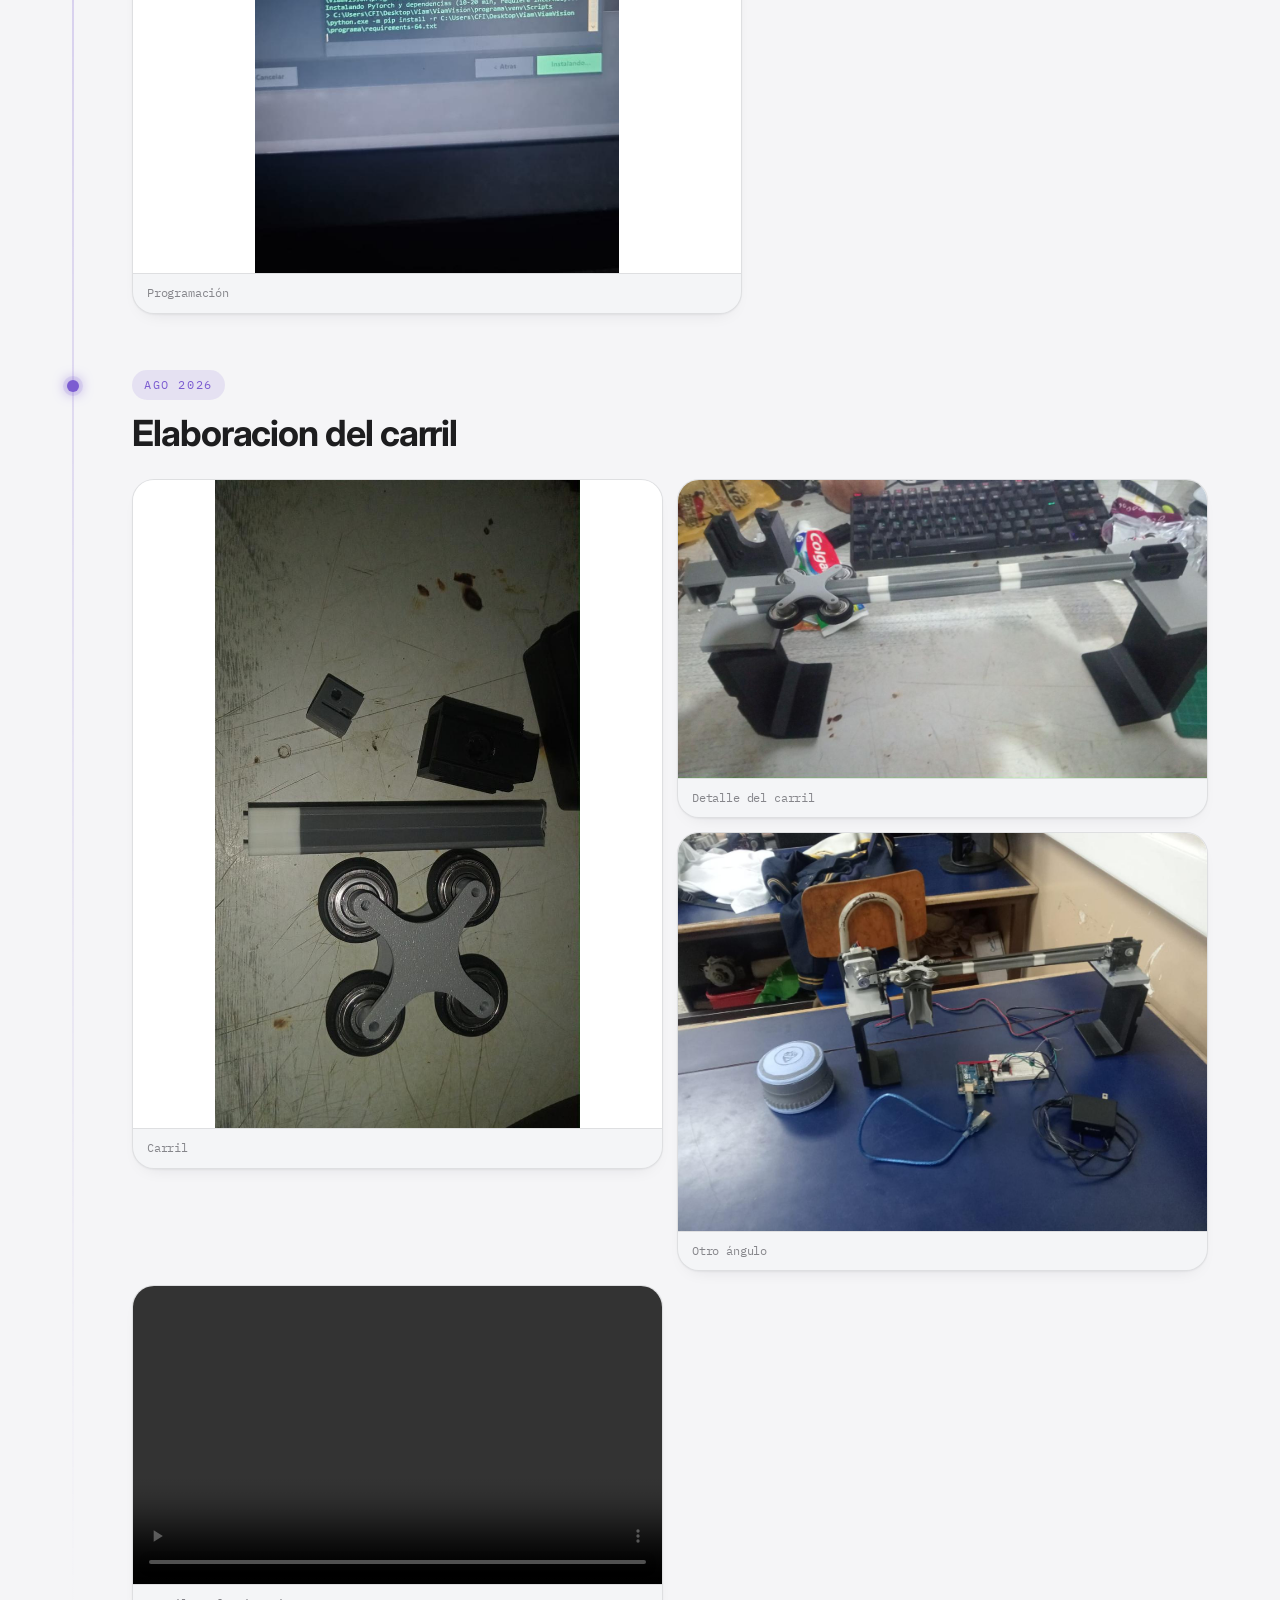
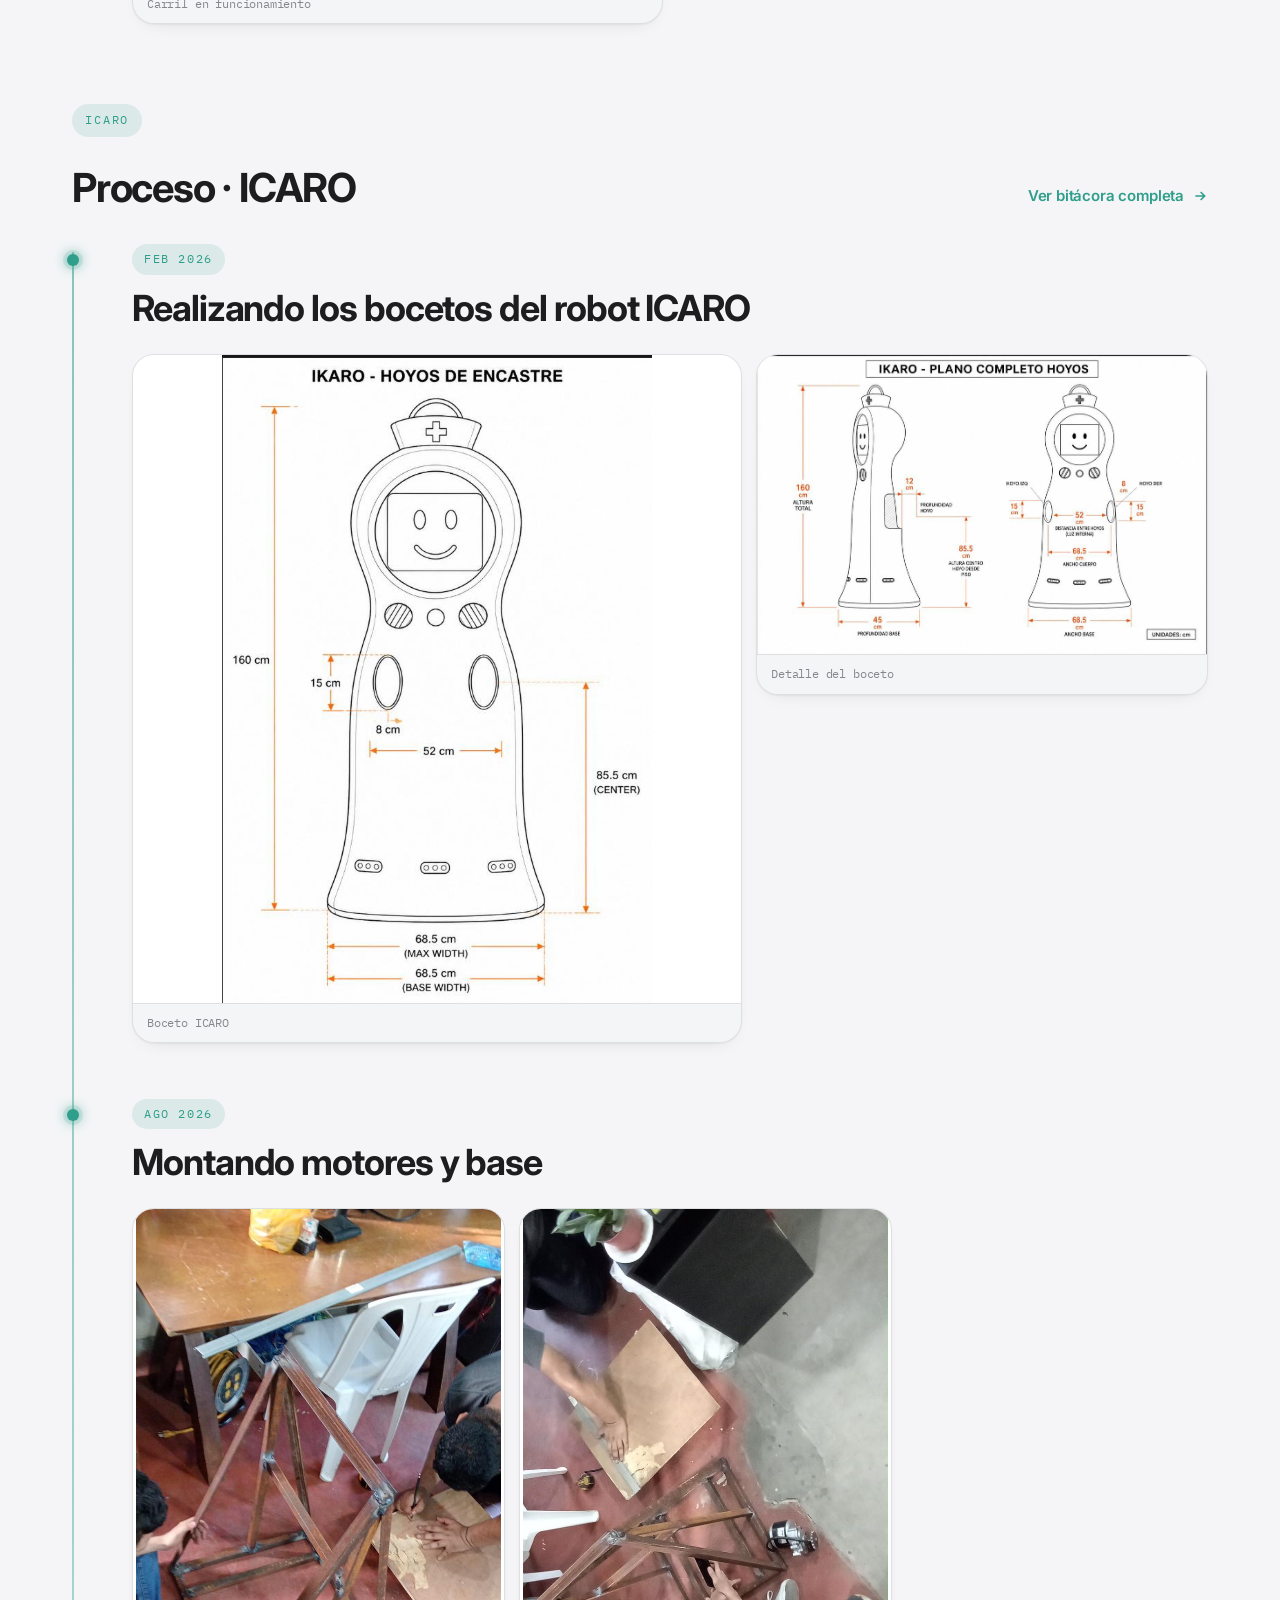
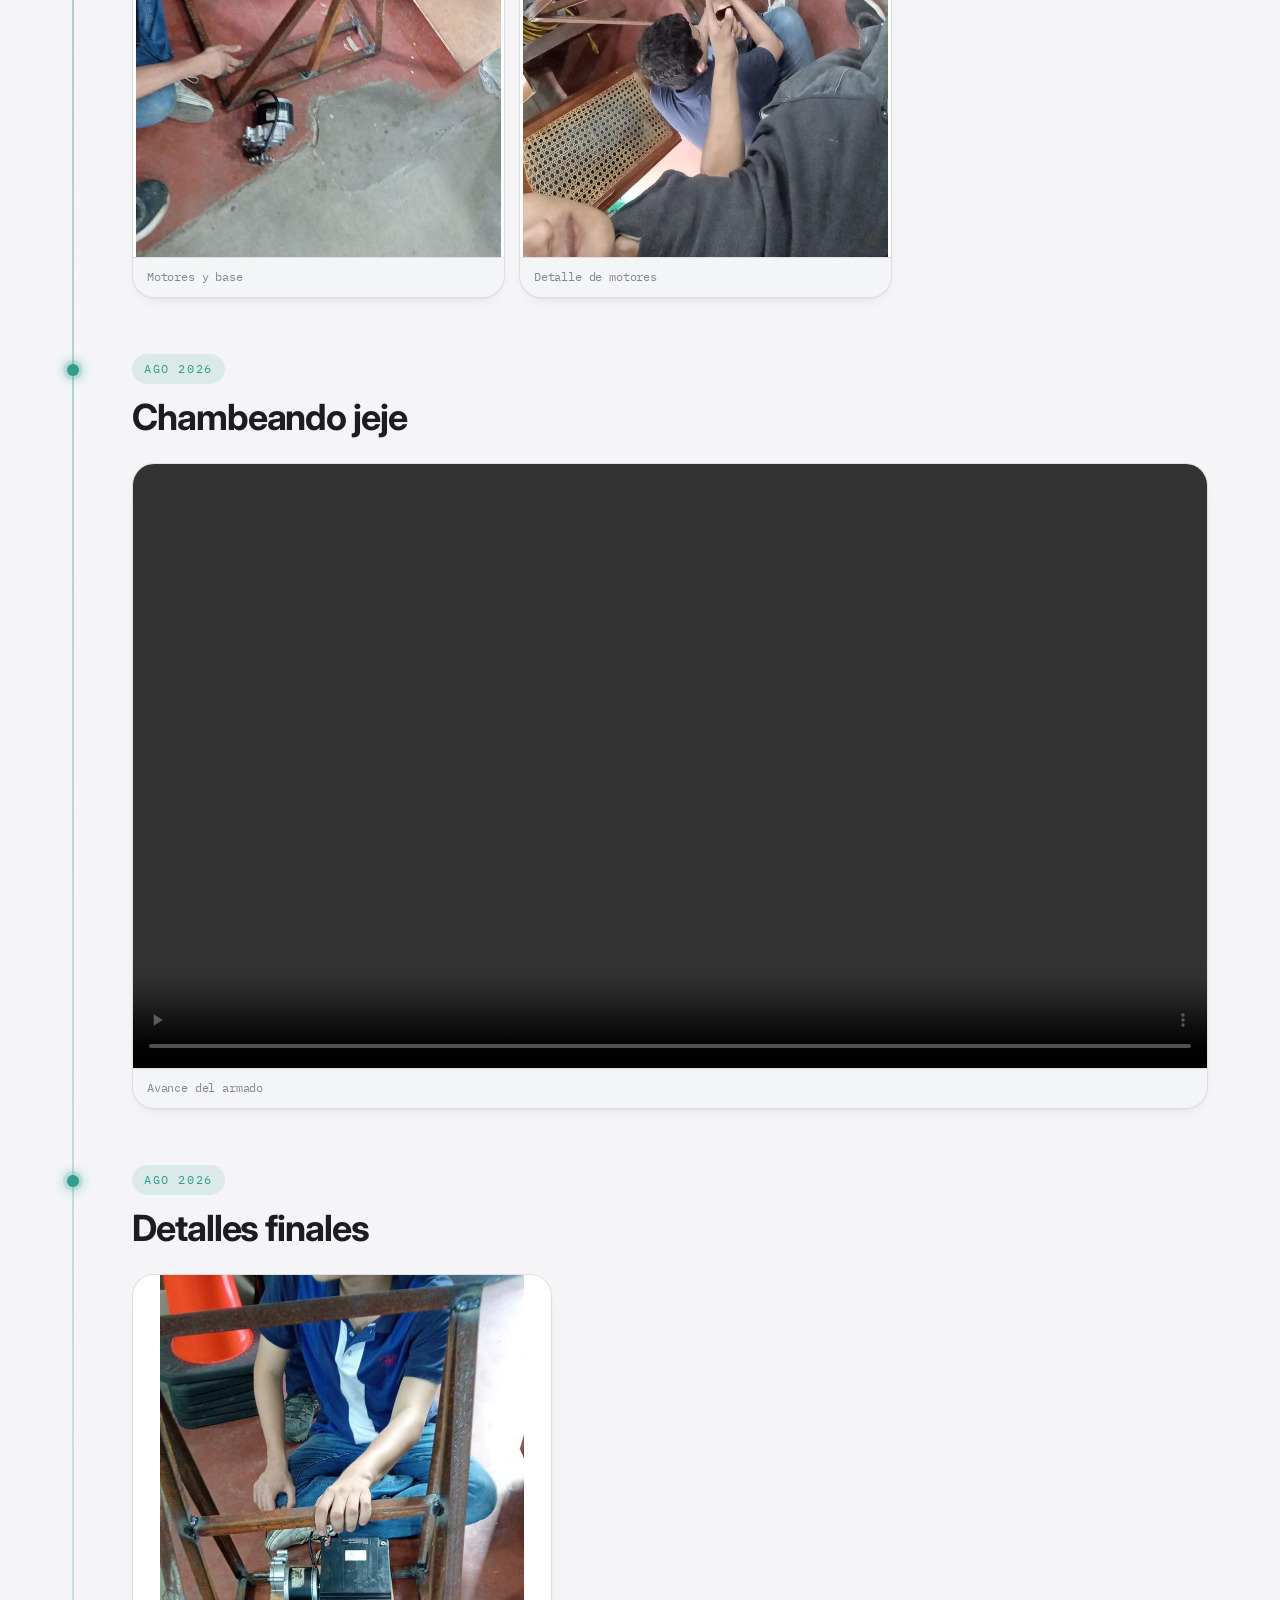
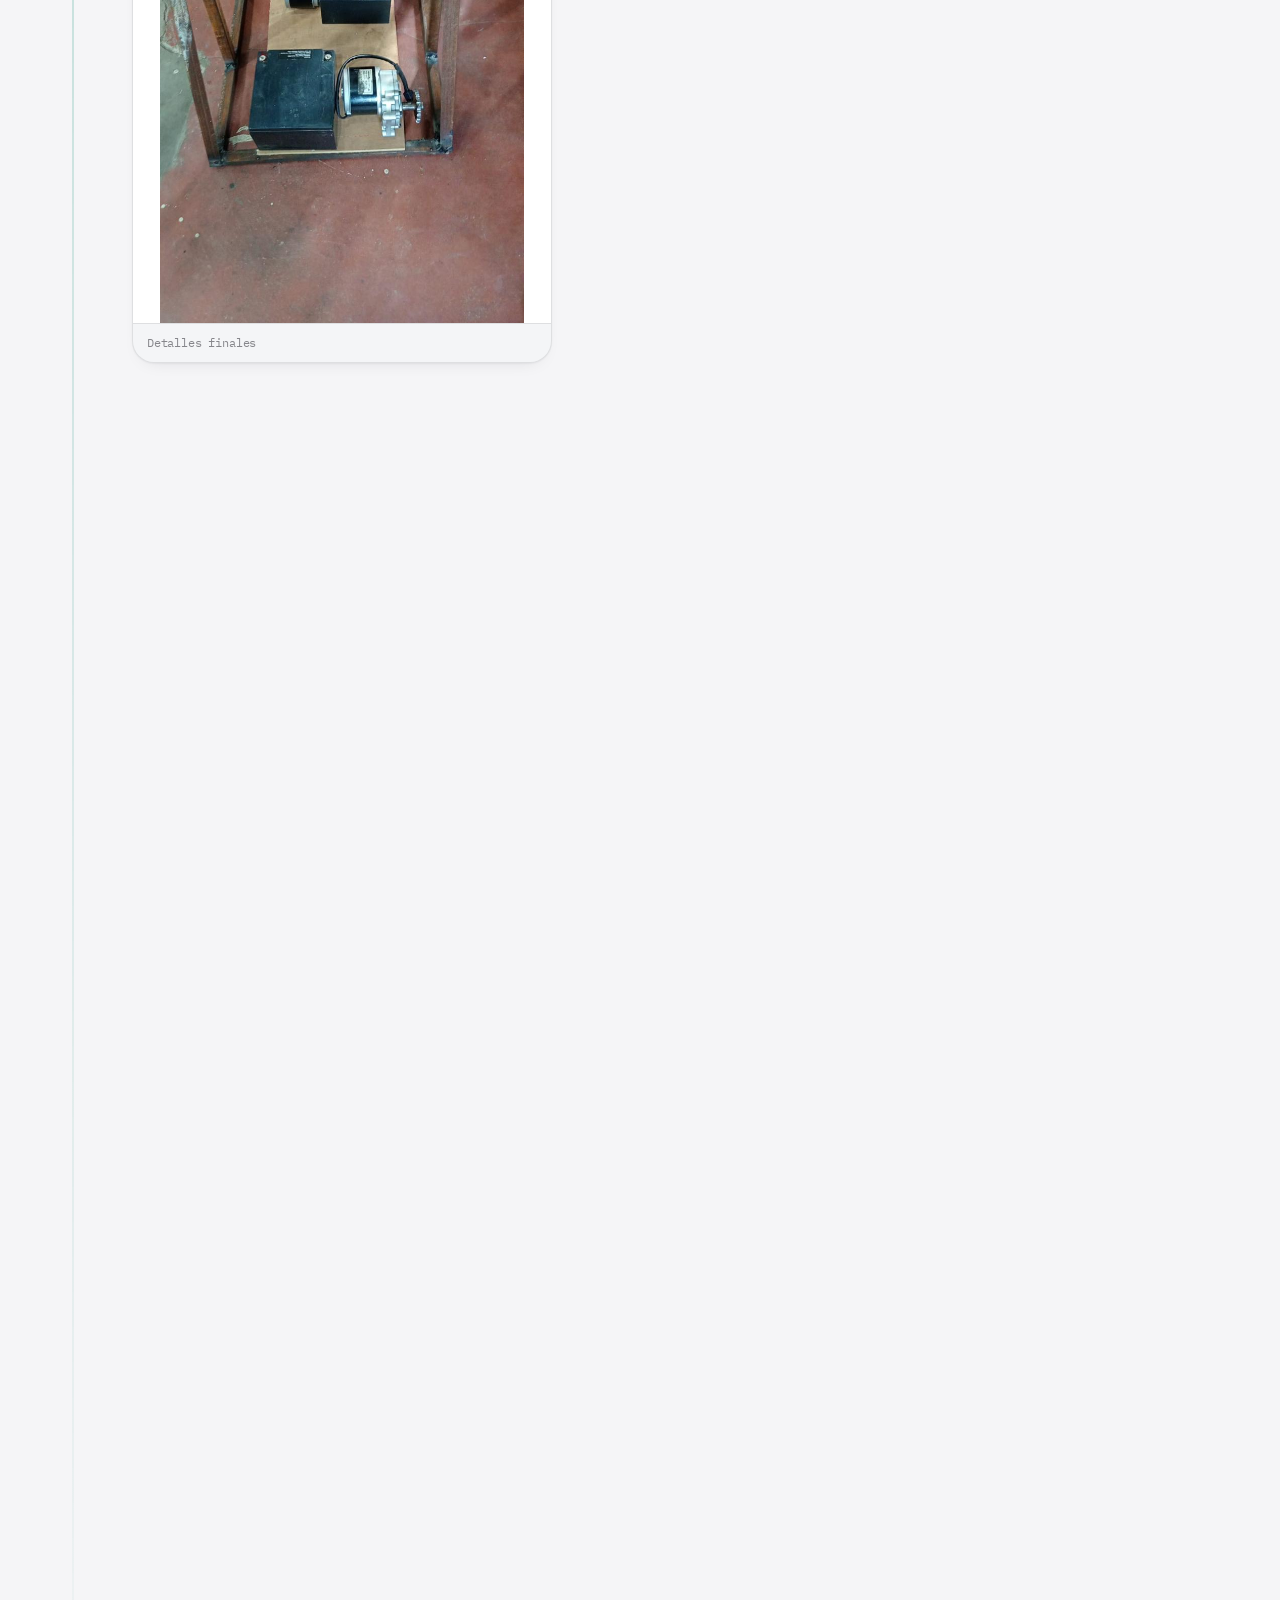
==== commit 6695ad10: "Forzar el prototipo de ICARO a 250px para que deje de verse enano." ====
--- a/index.html
+++ b/index.html
@@ -11,7 +11,7 @@
   /* Aplica el tema guardado antes de pintar para evitar el parpadeo */
   (function(){try{var t=localStorage.getItem('viam-theme');if(!t){t=matchMedia('(prefers-color-scheme: light)').matches?'light':'dark';}document.documentElement.setAttribute('data-theme',t);}catch(e){}})();
 </script>
-<link rel="stylesheet" href="site.css">
+<link rel="stylesheet" href="site.css?v=3">
 </head>
 <body>
 
@@ -135,7 +135,7 @@
           </span>
         </div>
         <div class="feature-art">
-          <img class="feature-preview" src="icaro/icaro.png" alt="Prototipo de ICARO" width="100" height="218" loading="lazy">
+          <img class="feature-preview" src="icaro/icaro.png" alt="Prototipo de ICARO" width="250" height="545" loading="lazy">
         </div>
       </div>
     </a>
--- a/site.css
+++ b/site.css
@@ -288,9 +288,9 @@
   animation:floaty 6.5s ease-in-out infinite;
   transition:transform .6s var(--spring);
 }
-/* ICARO es una foto alta y chica: no estirarla al mismo ancho que las otras */
+.feature.icaro .feature-in{align-items:stretch}
 .feature.icaro .feature-preview{
-  width:auto;max-width:180px;max-height:360px;
+  width:250px;height:545px;max-width:250px;max-height:545px;object-fit:contain;
 }
 .feature:hover .feature-preview{transform:scale(1.03)}
 .art-svg{width:100%;max-width:440px;height:auto;filter:drop-shadow(0 10px 30px var(--accent-soft));
@@ -312,6 +312,7 @@
   .feature .feature-in{grid-template-columns:1fr;gap:30px}
   .feature-art{order:-1;min-height:170px}
   .art-svg{max-width:300px}
+  .feature.icaro .feature-preview{width:150px;height:327px;max-width:150px;max-height:327px}
 }
 
 /* --------------------------------------------------------------------------
@@ -331,12 +332,15 @@
 .product-img{width:100%;max-width:440px;height:auto;object-fit:contain;
   filter:drop-shadow(0 30px 60px rgba(0,0,0,.35)) drop-shadow(0 0 40px var(--accent-soft));
   animation:floaty 6.5s ease-in-out infinite}
-.proj-icaro .product-img{width:auto;max-width:180px;max-height:360px}
+.proj-icaro .phead-in{align-items:stretch}
+.proj-icaro .product-img{width:250px;height:545px;max-width:250px;max-height:545px;object-fit:contain}
 .hero-actions{display:flex;flex-wrap:wrap;gap:12px;margin-top:28px}
 @media(max-width:860px){
   .phead-in{grid-template-columns:1fr;gap:32px}
   .phead-art{order:-1;min-height:150px}
   .phead-art .art-svg,.product-img{max-width:260px}
+  .proj-icaro .product-img{width:150px;height:327px;max-width:150px;max-height:327px}
+}
 }
 
 /* --------------------------------------------------------------------------
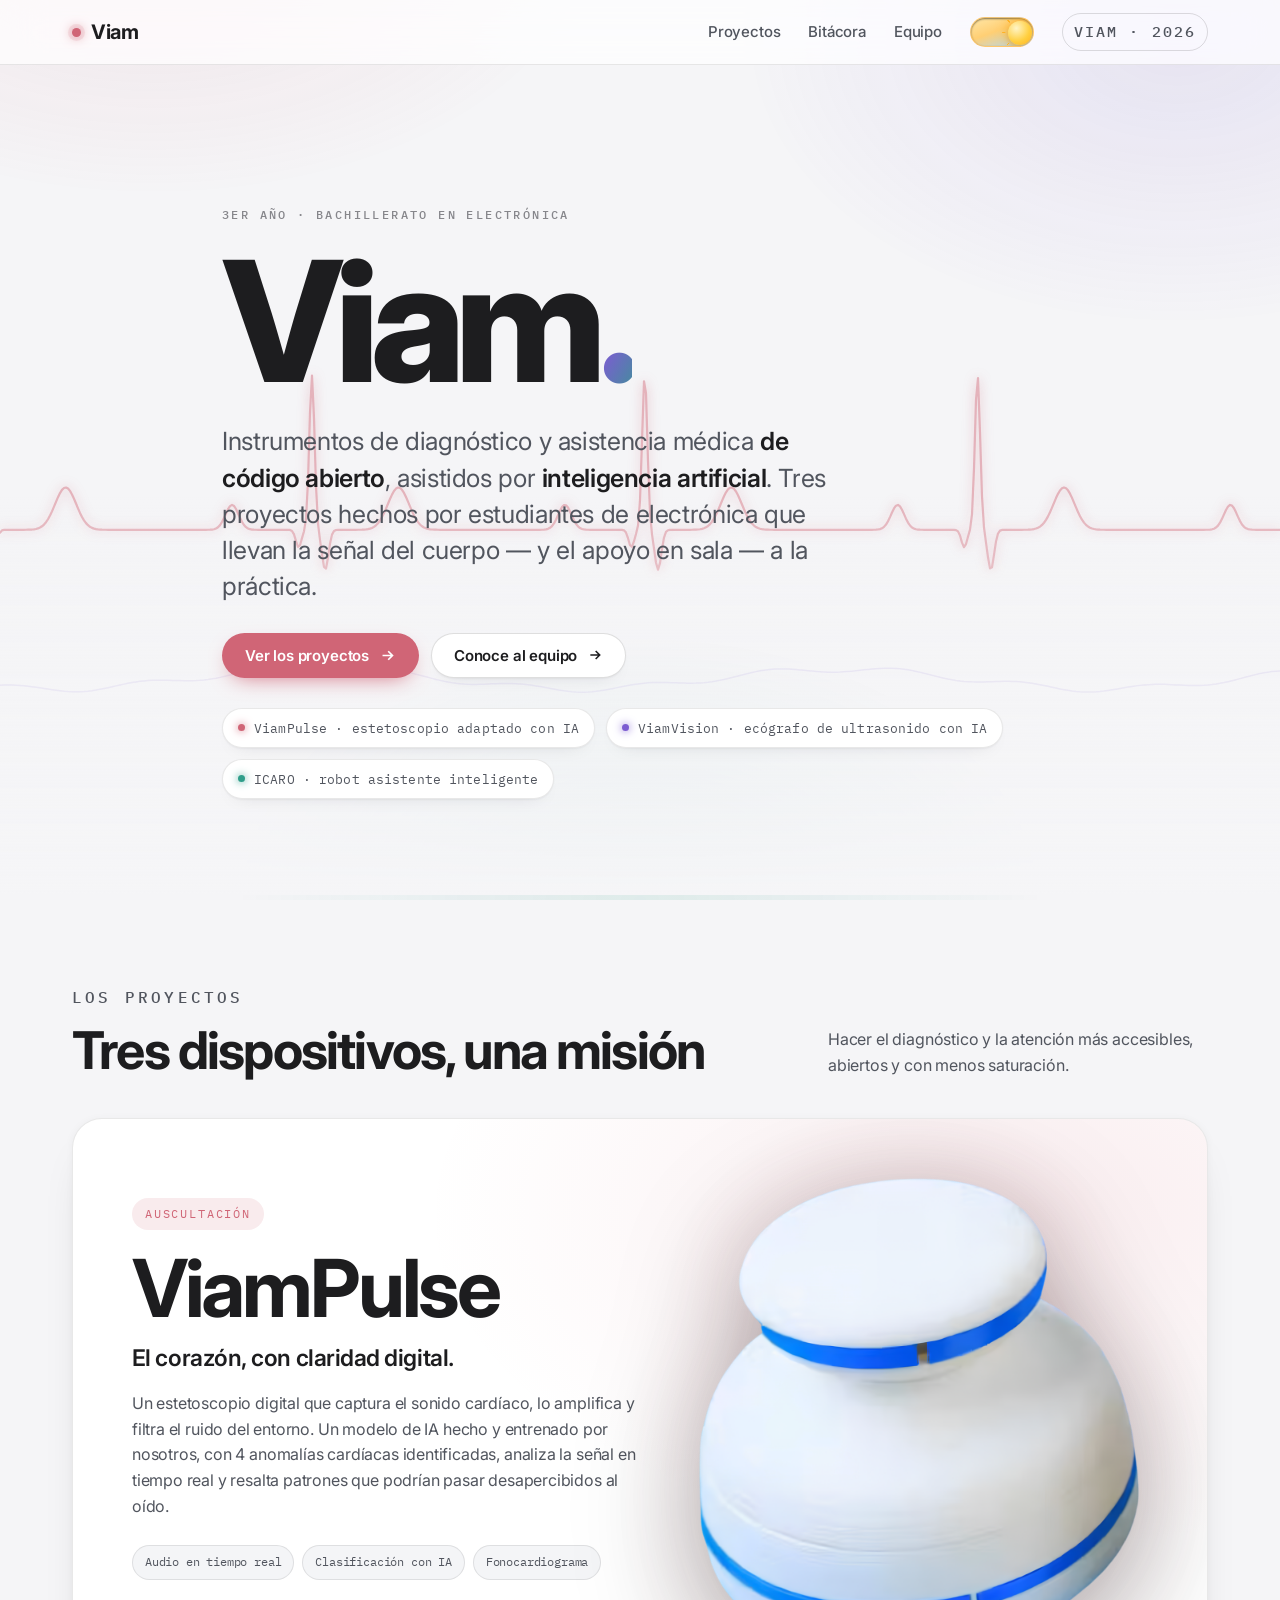
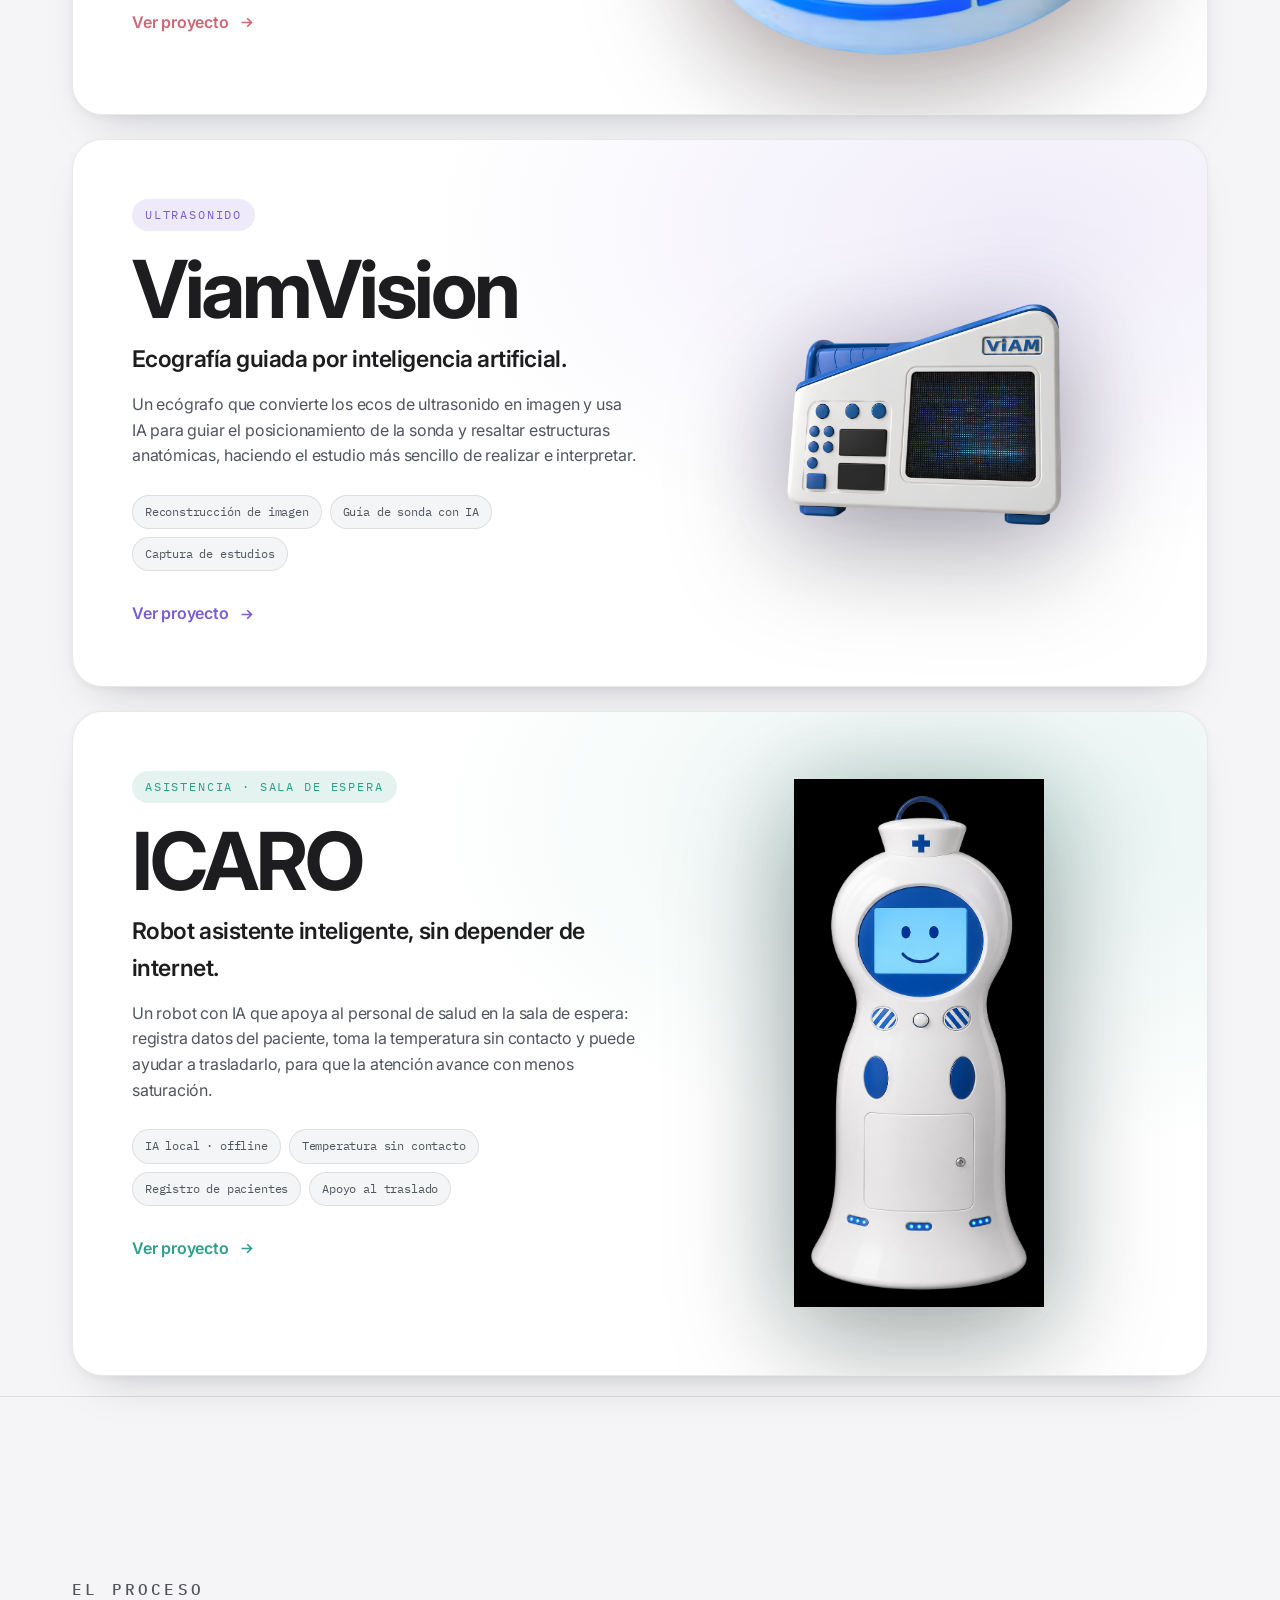
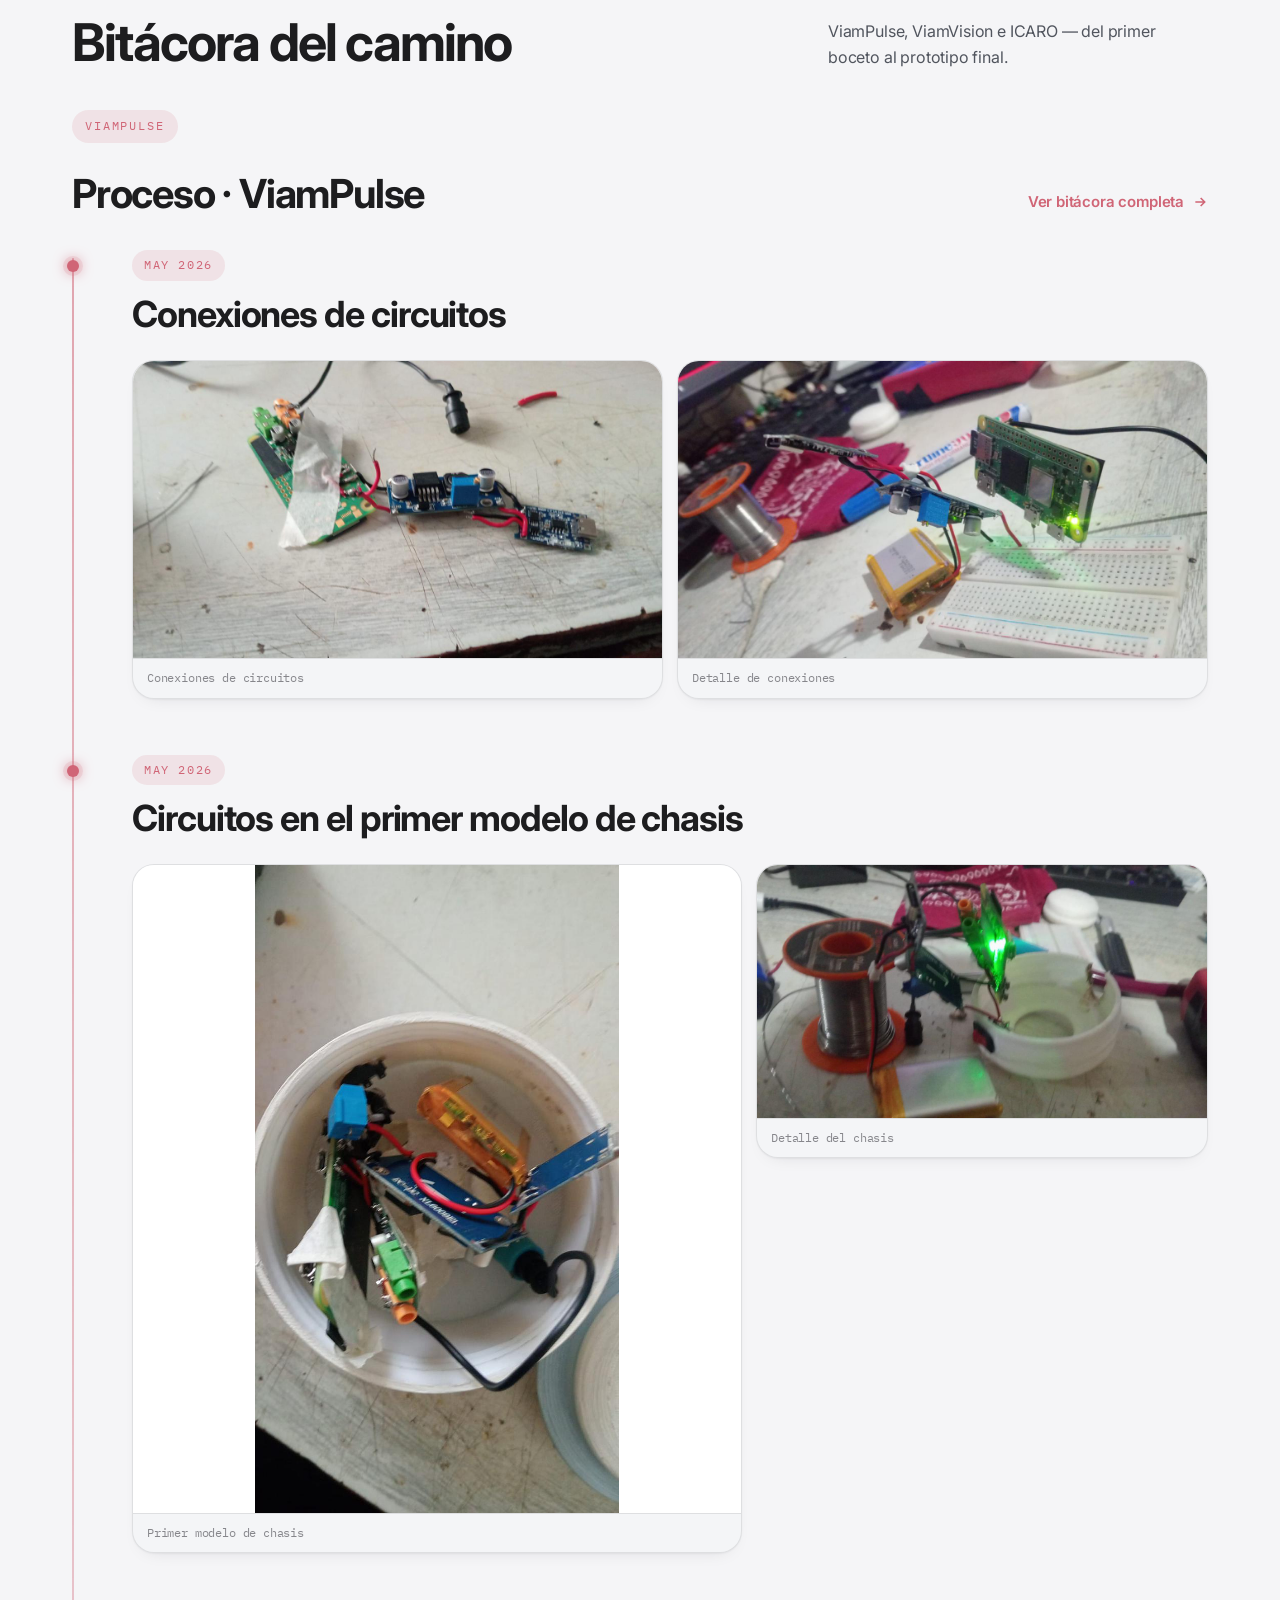
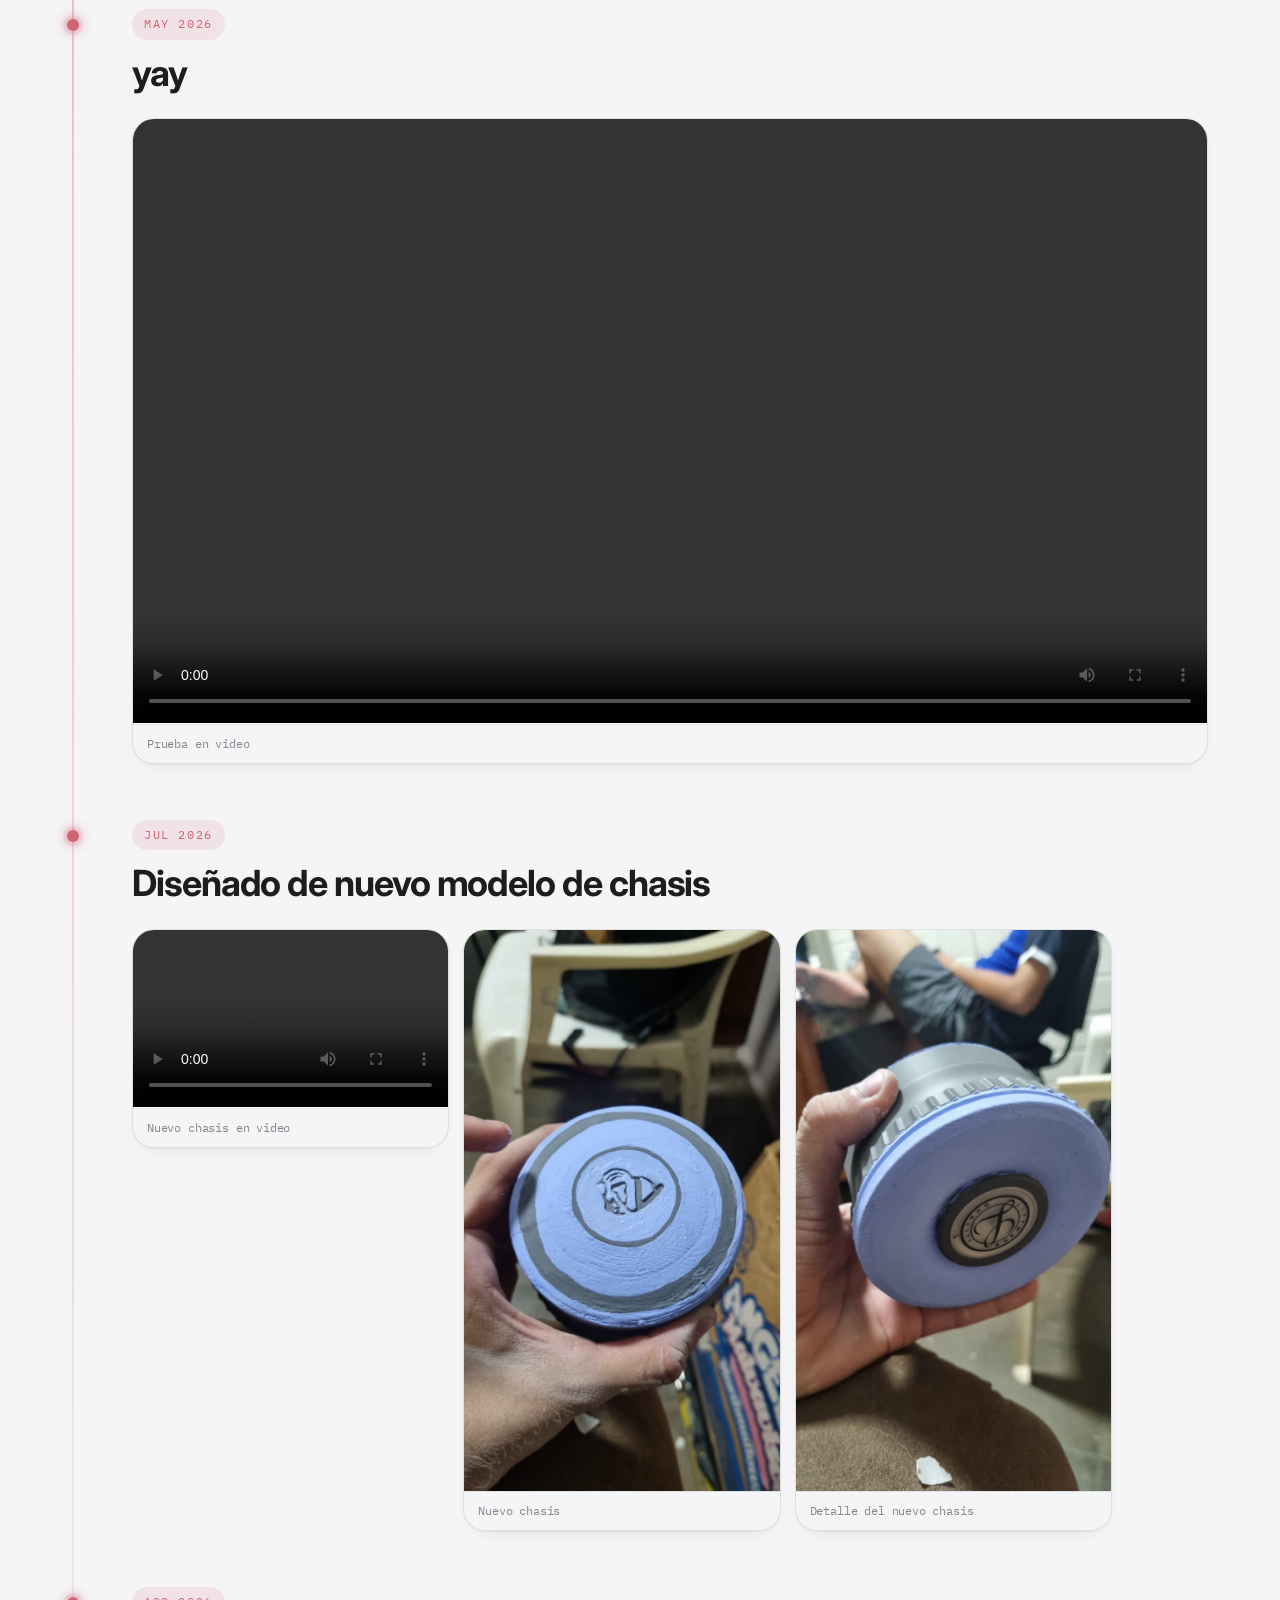
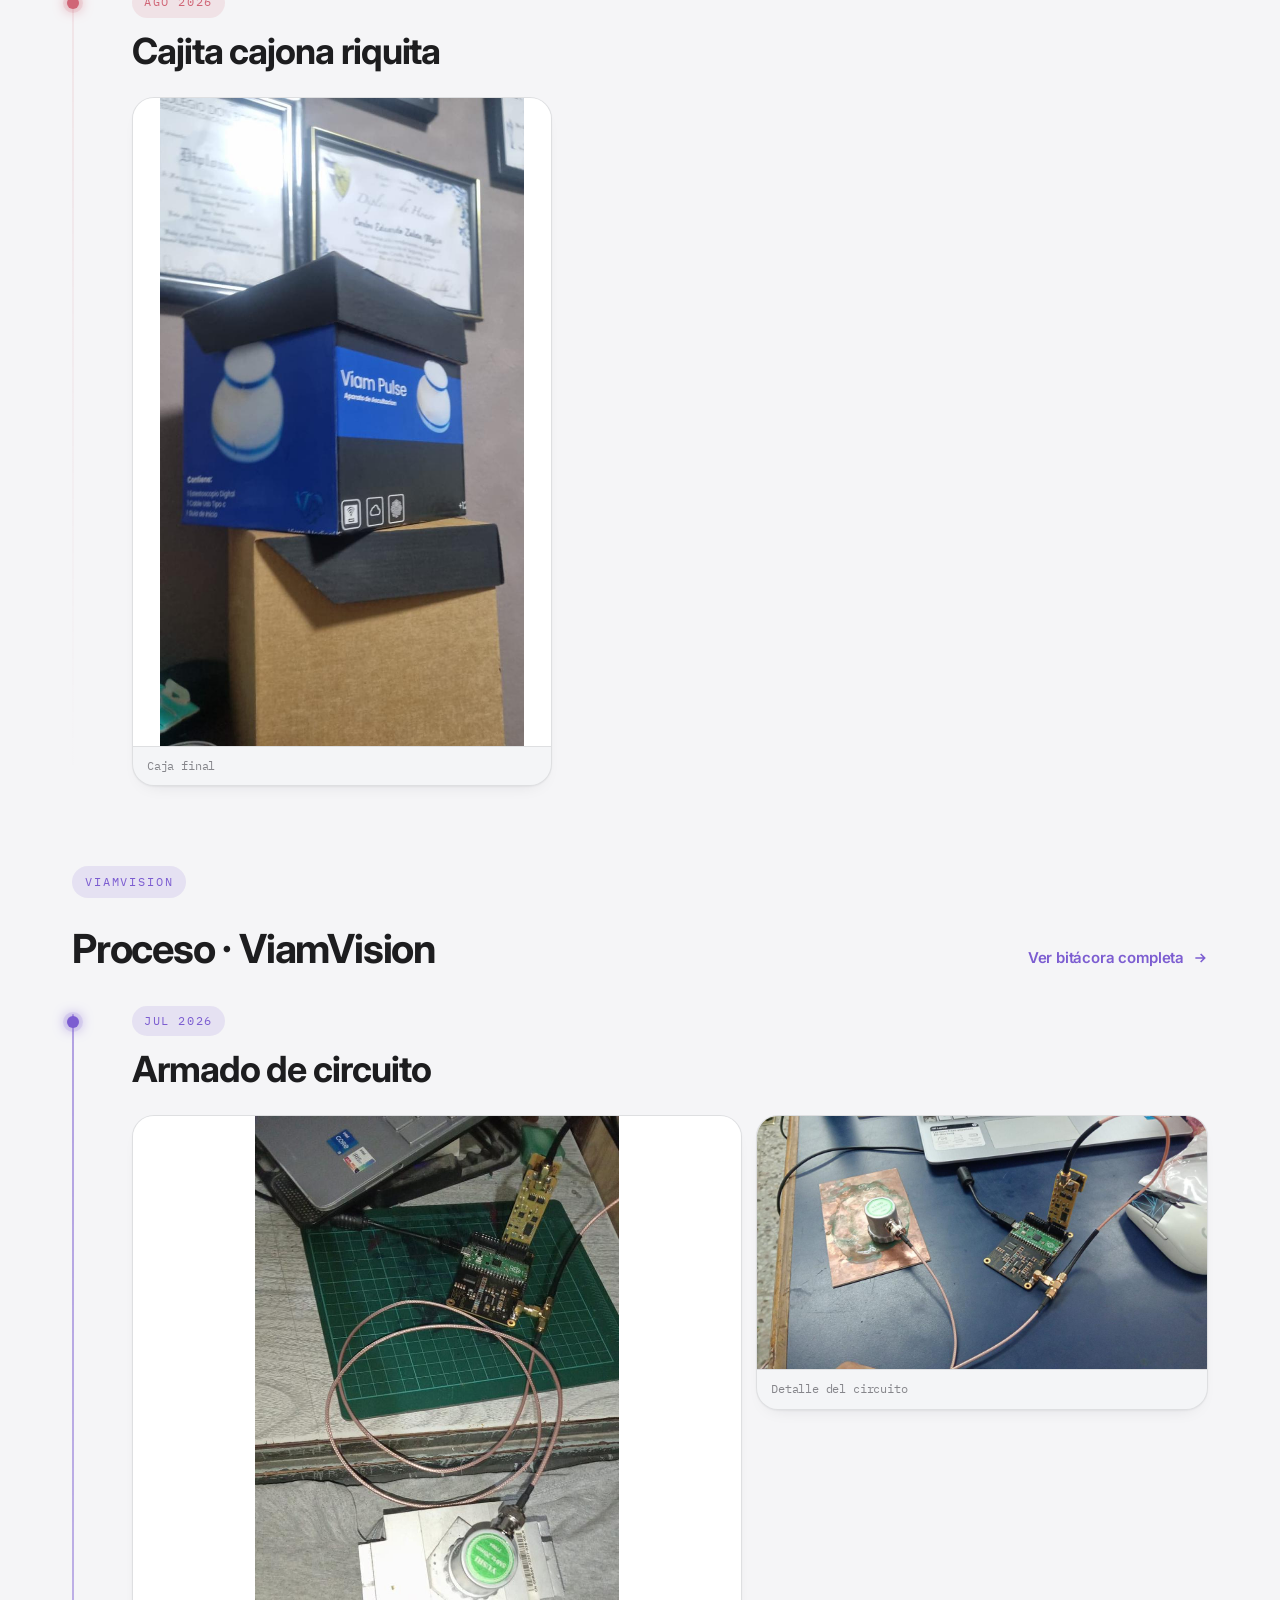
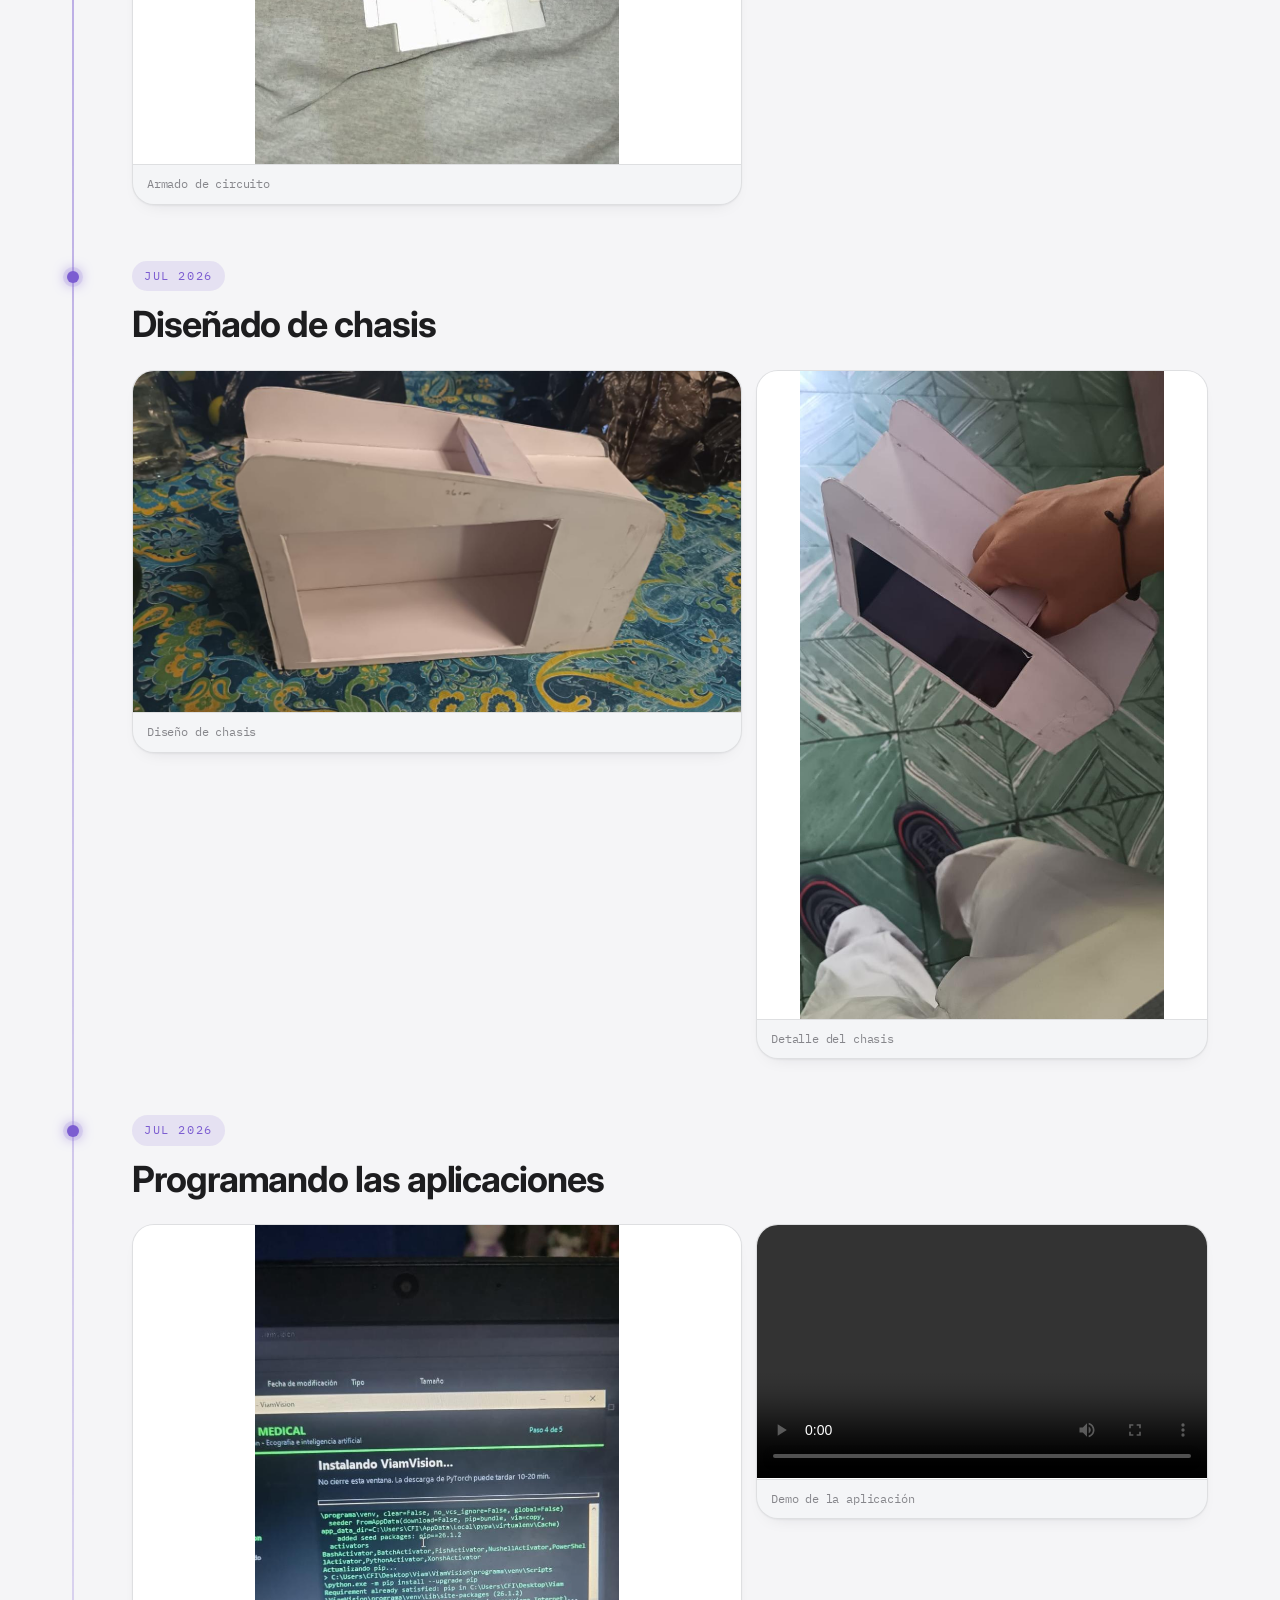
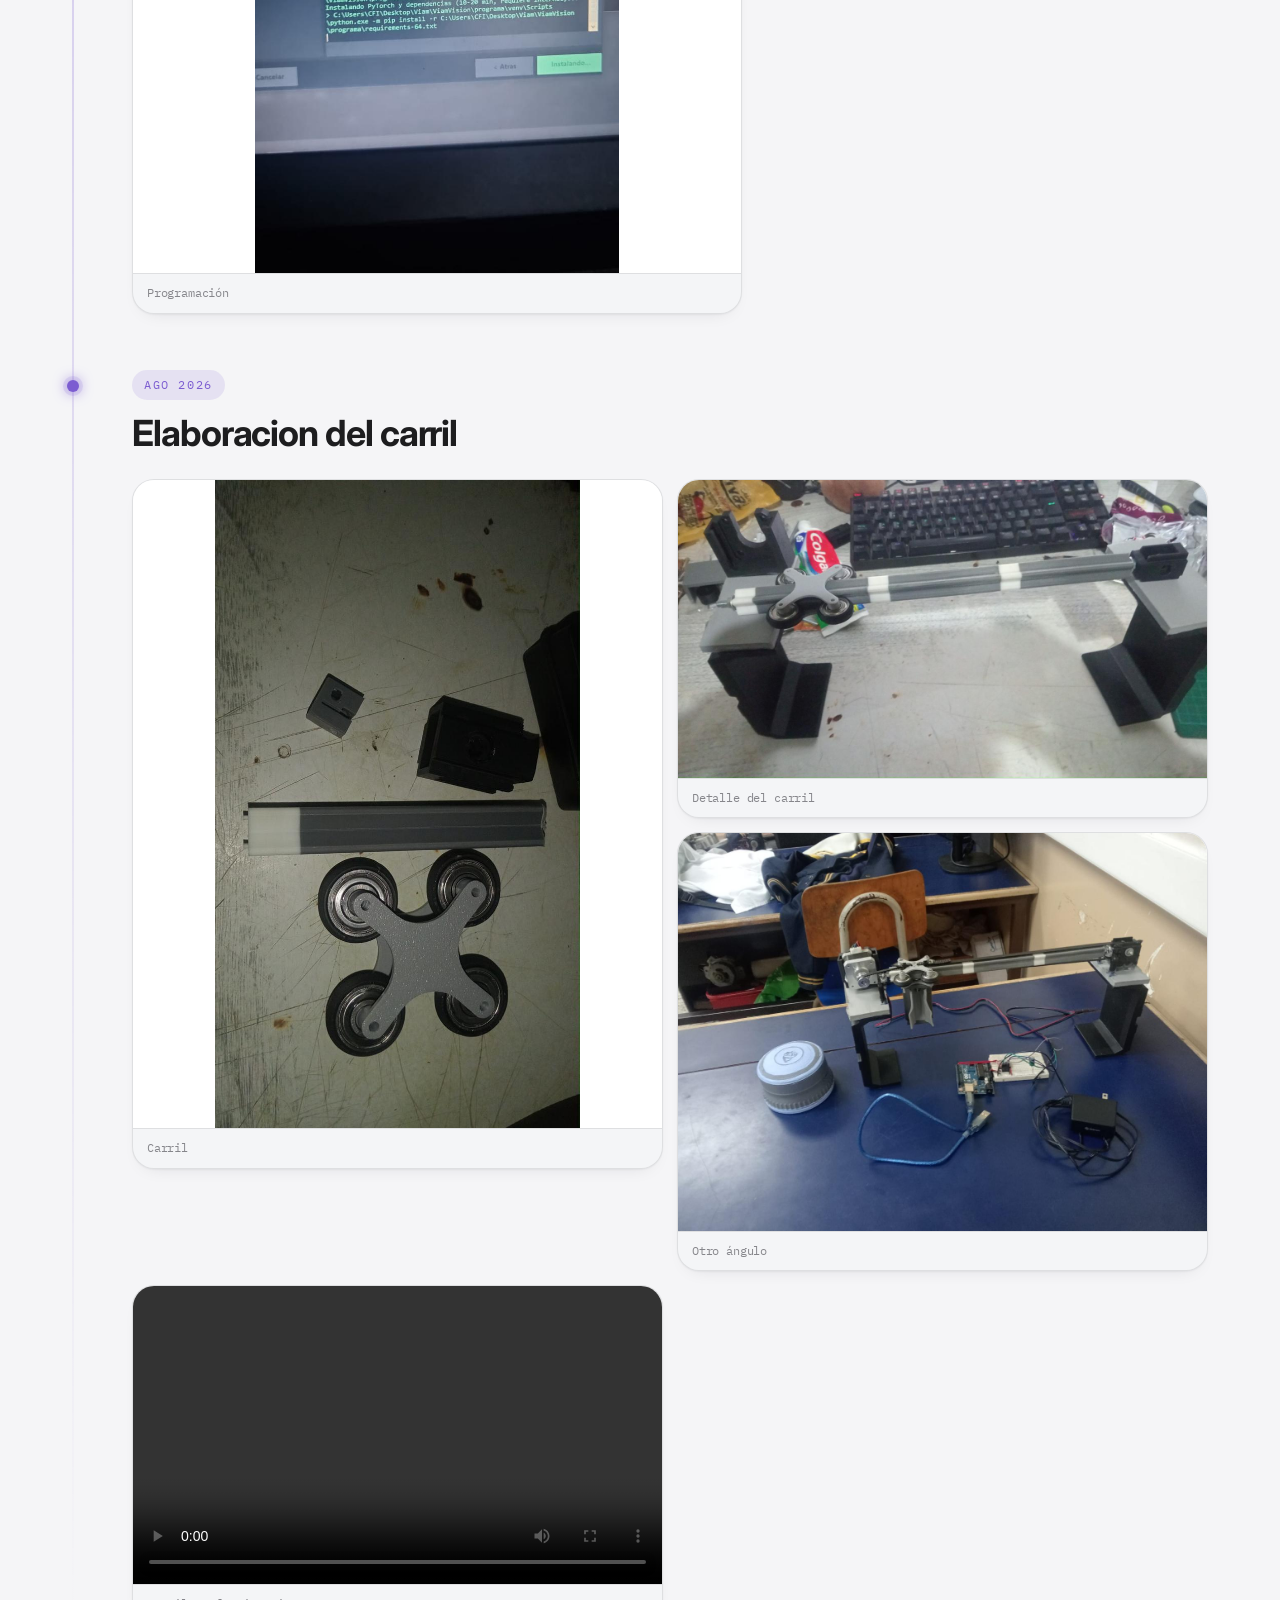
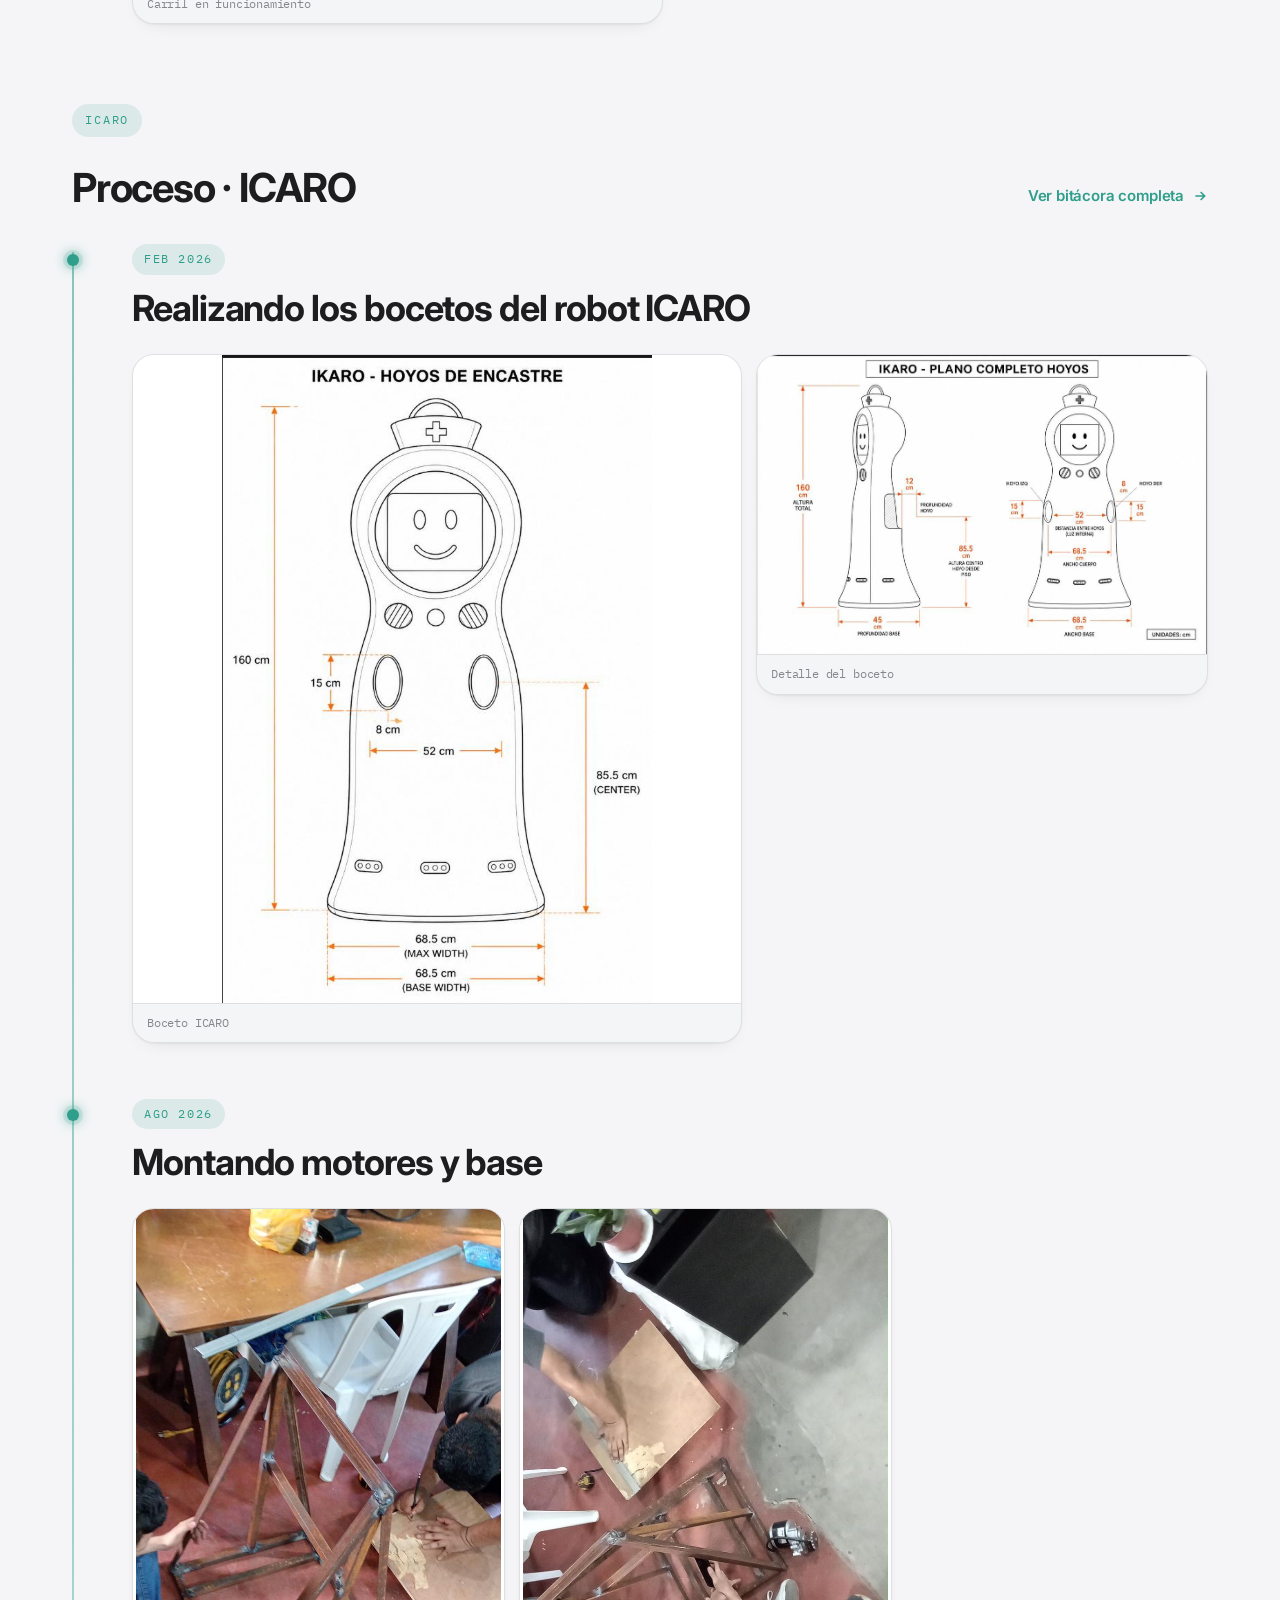
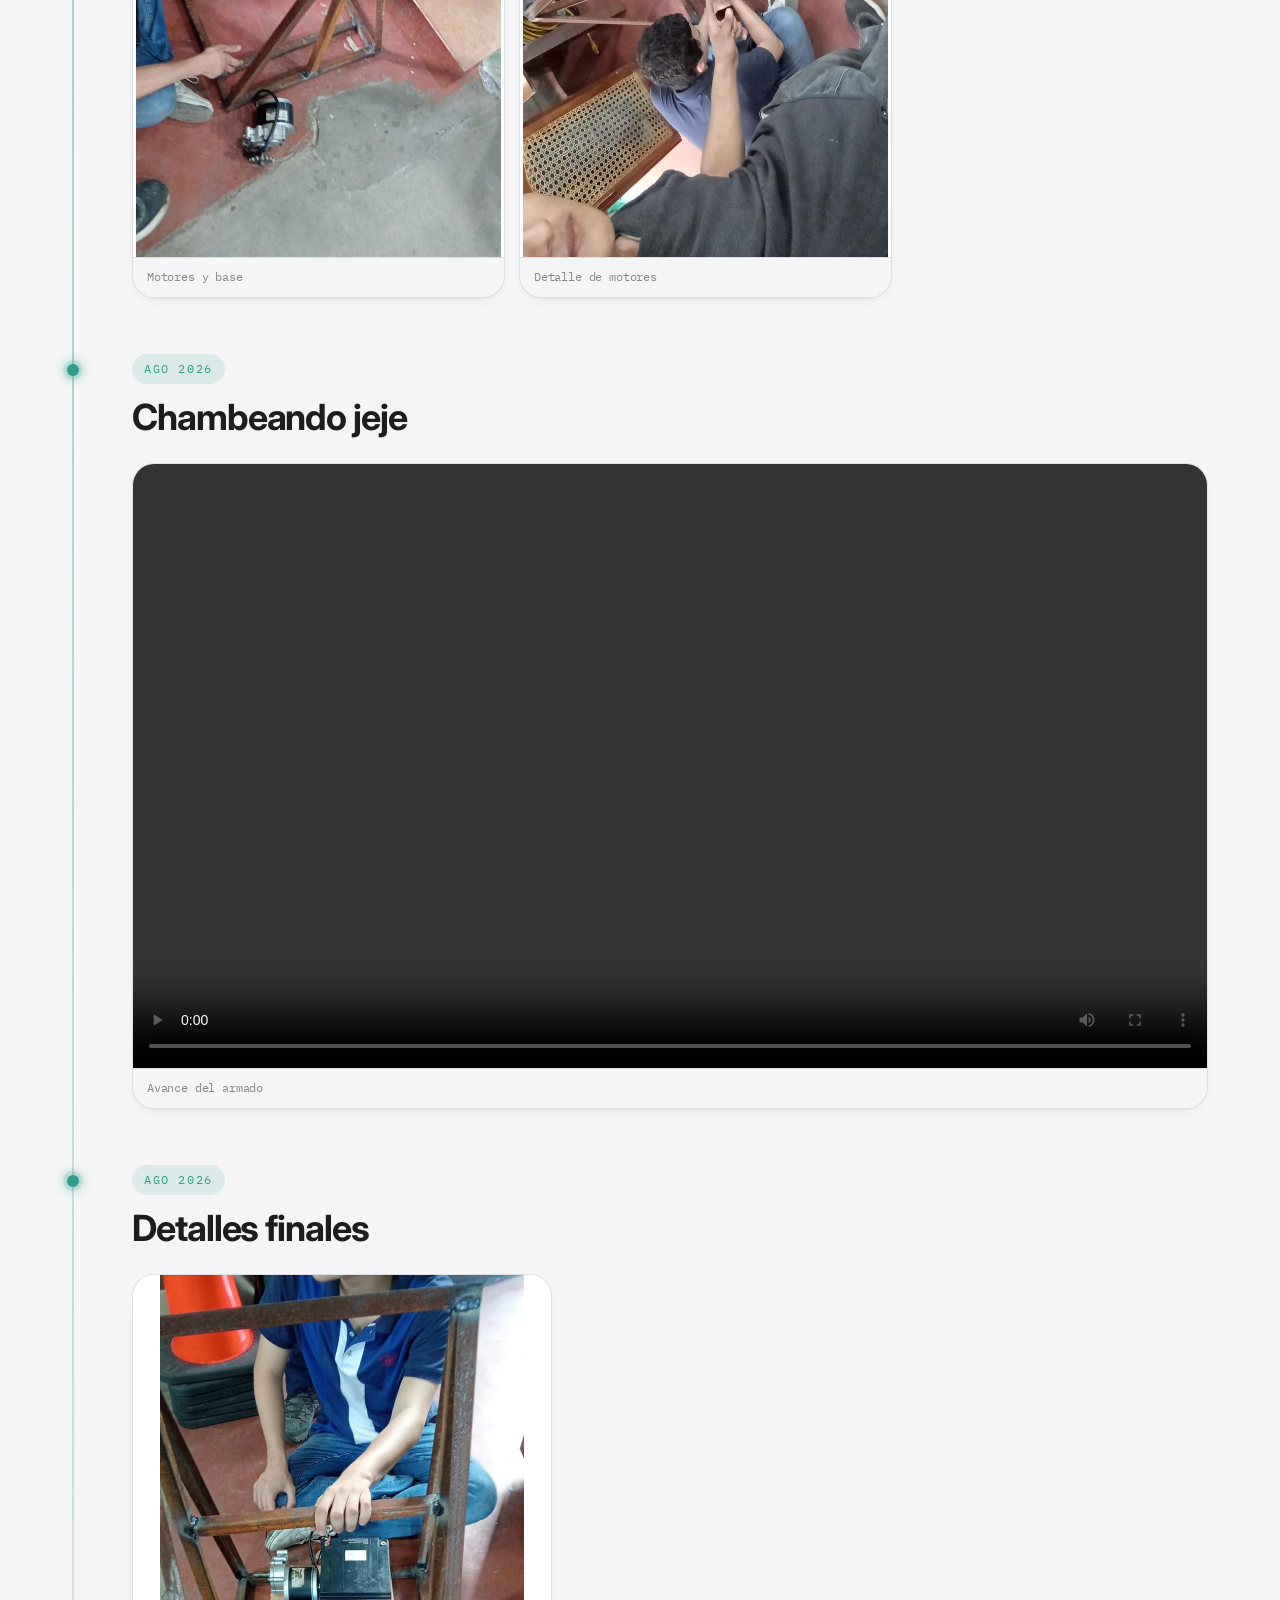
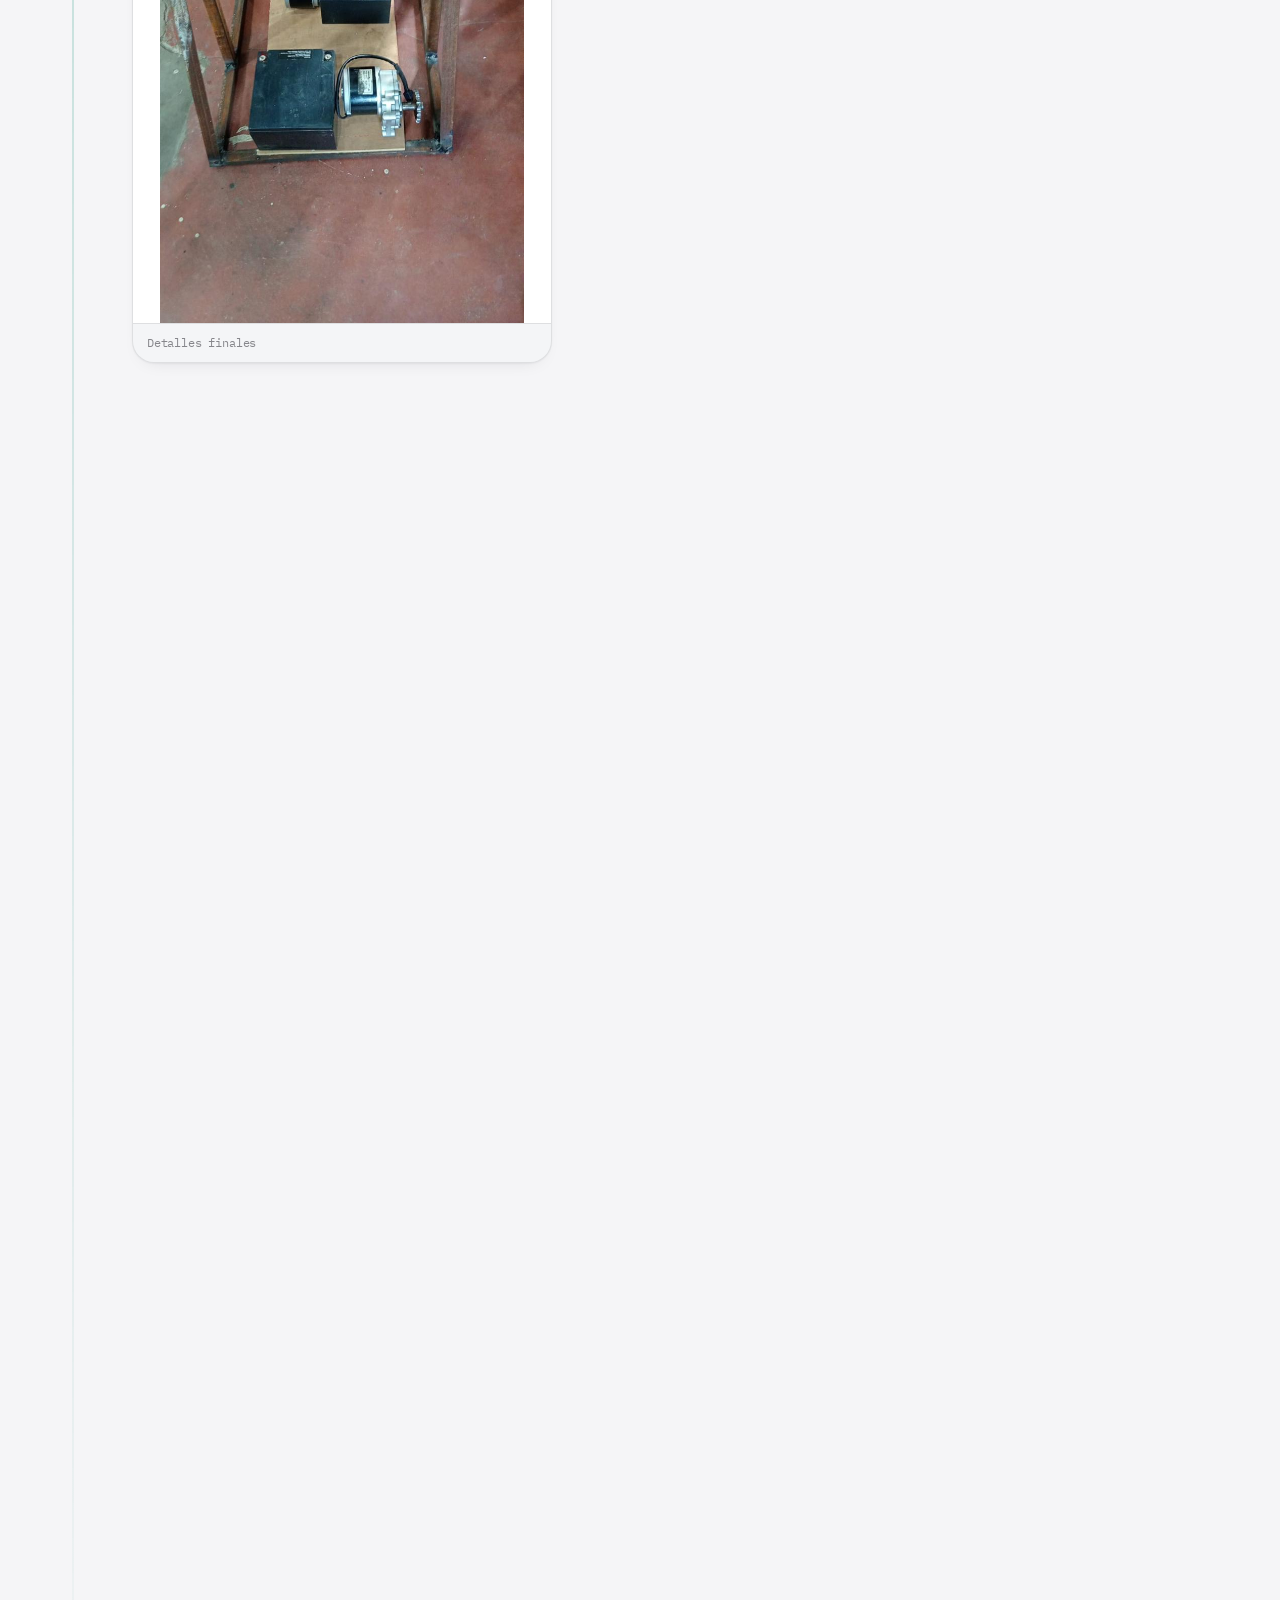
==== commit ee28bbf7: "Reemplazar el prototipo pixelado de ICARO por un render en alta resolución." ====
--- a/index.html
+++ b/index.html
@@ -135,7 +135,7 @@
           </span>
         </div>
         <div class="feature-art">
-          <img class="feature-preview" src="icaro/icaro.png" alt="Prototipo de ICARO" width="250" height="545" loading="lazy">
+          <img class="feature-preview" src="icaro/icaro.png?v=4" alt="Prototipo de ICARO" width="701" height="1480" loading="lazy">
         </div>
       </div>
     </a>
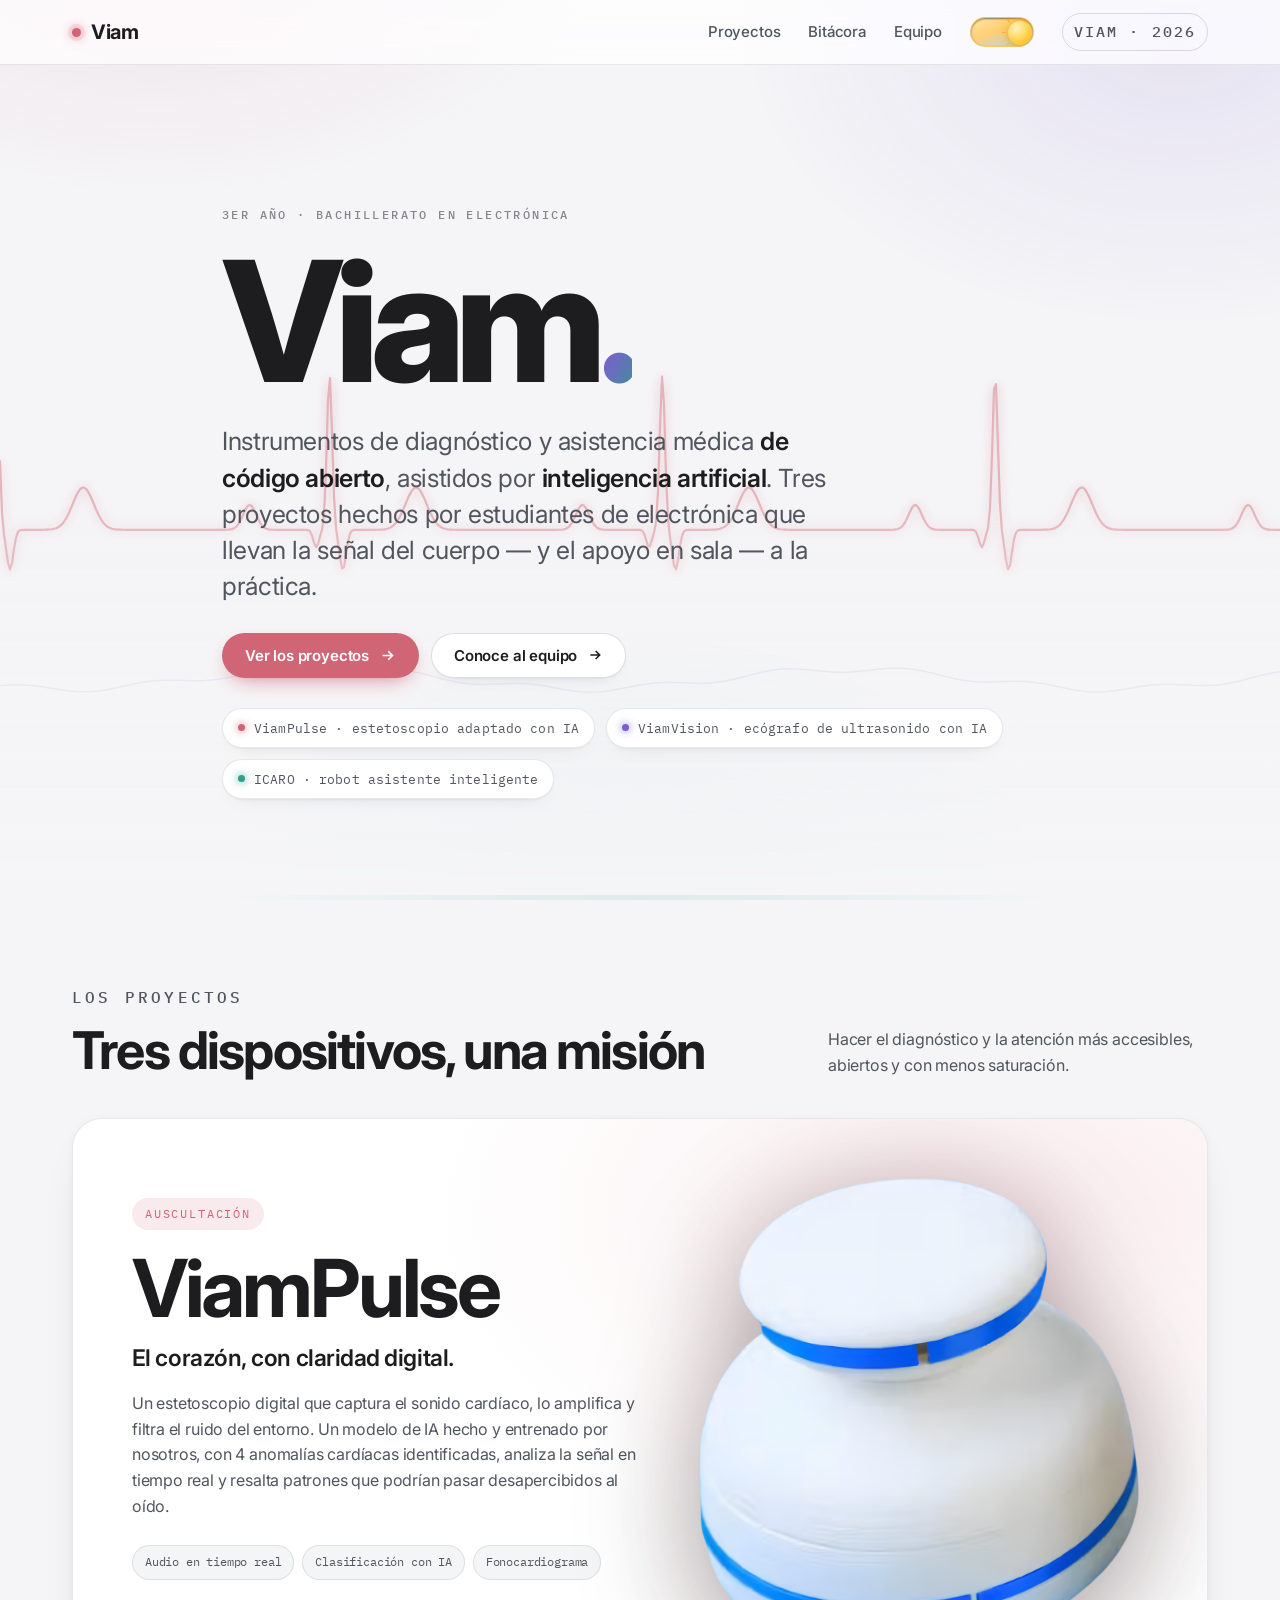
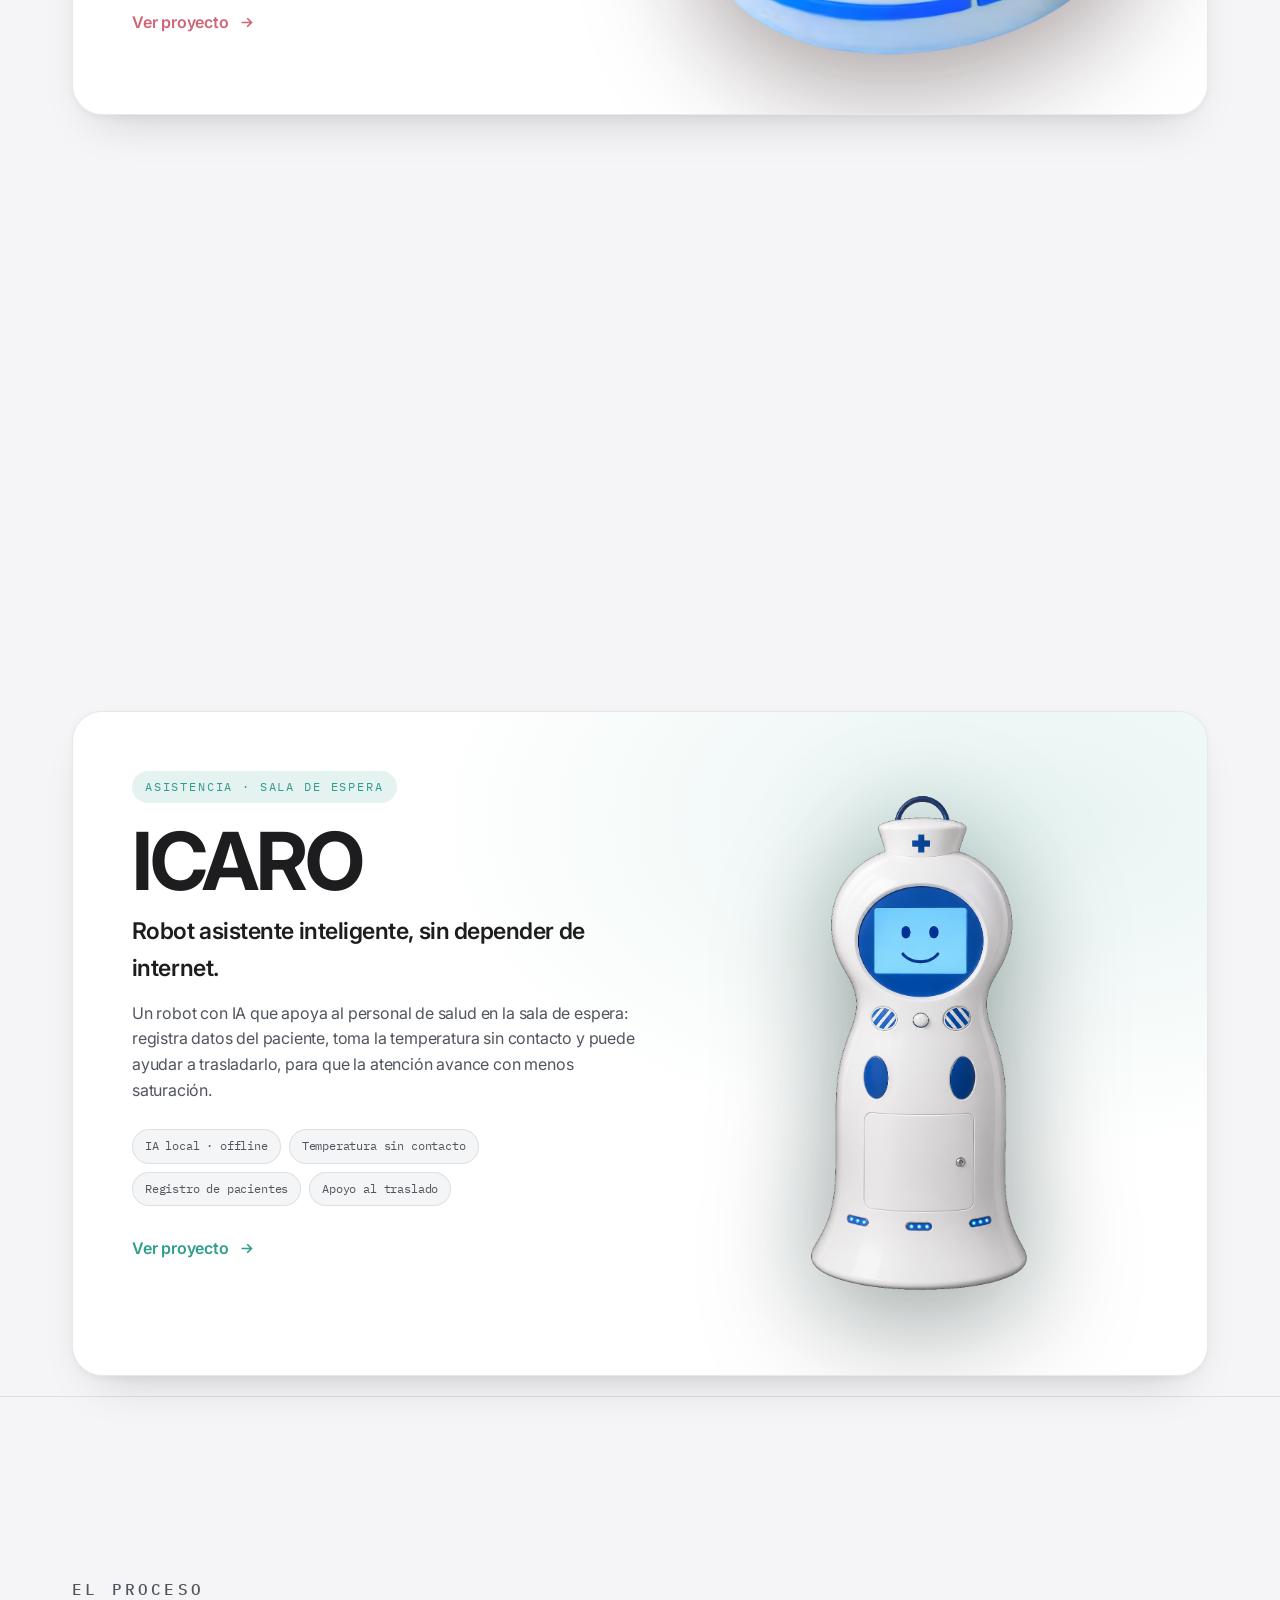
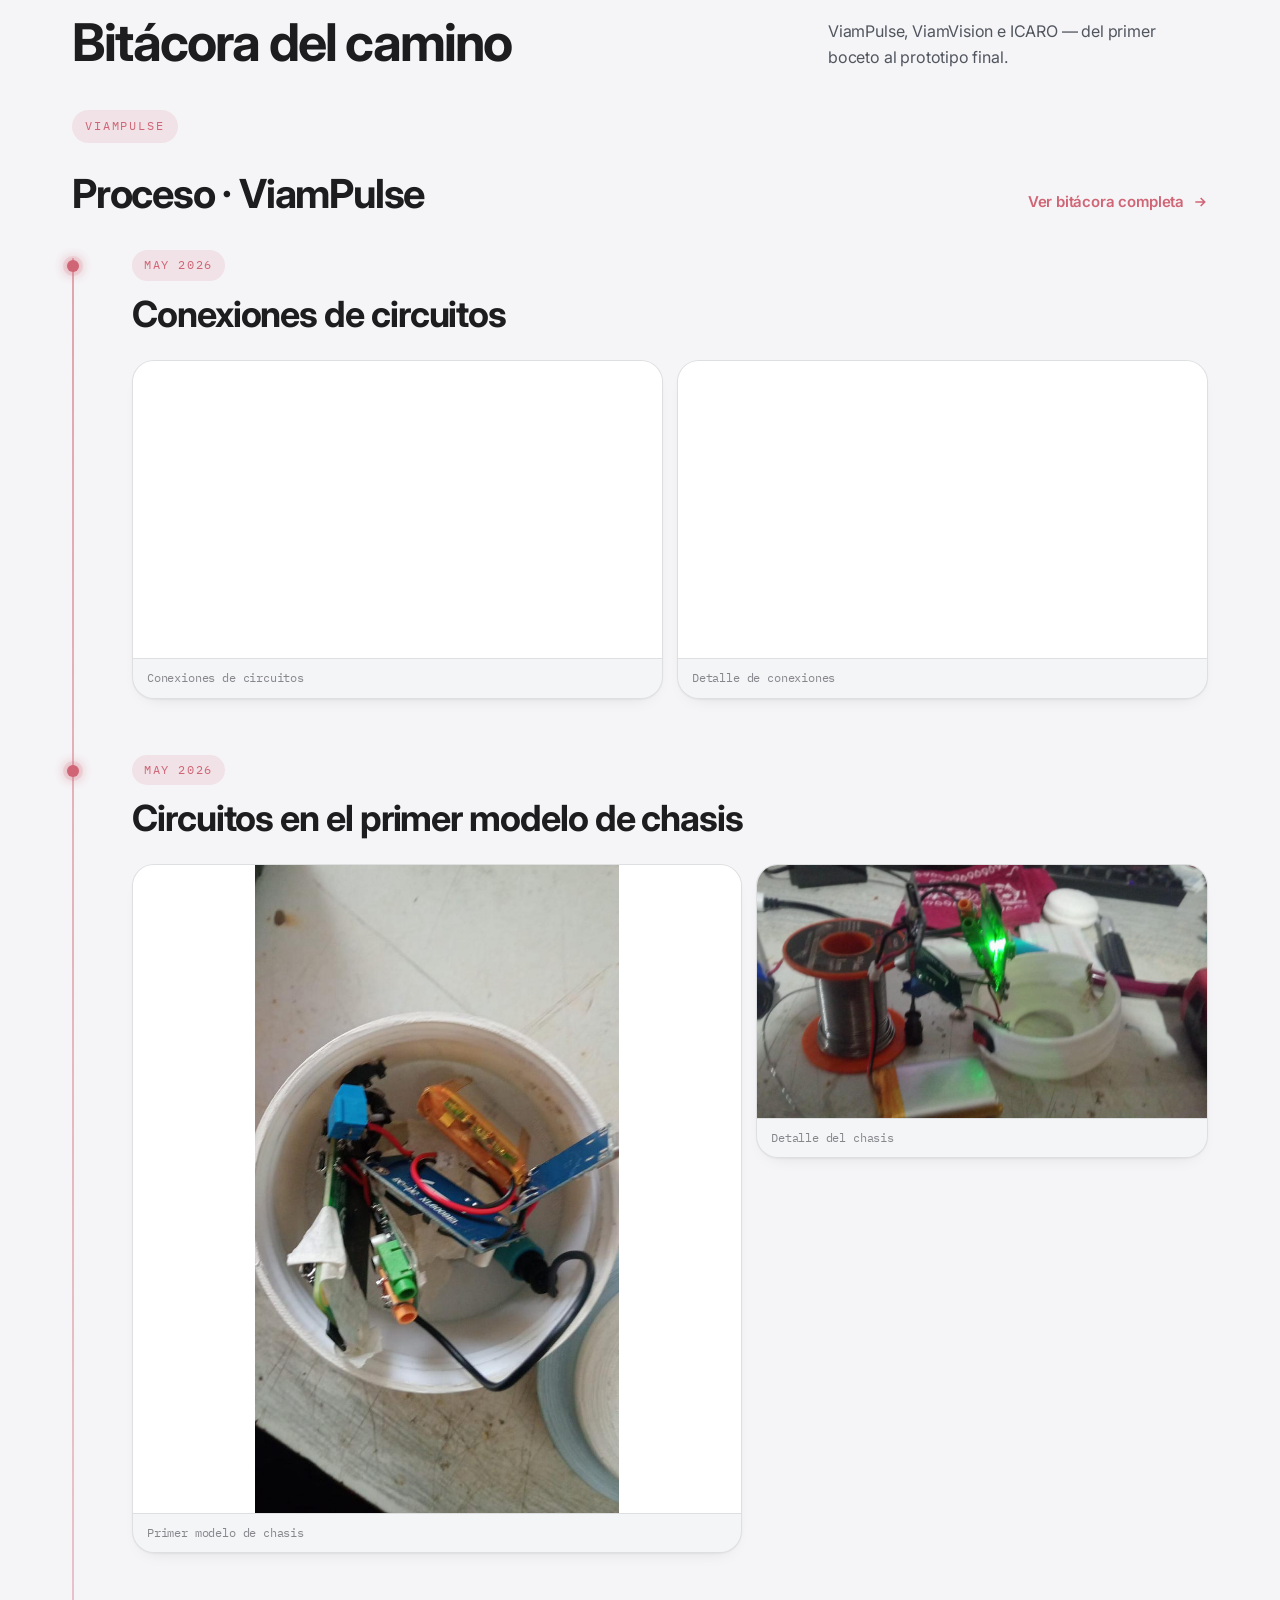
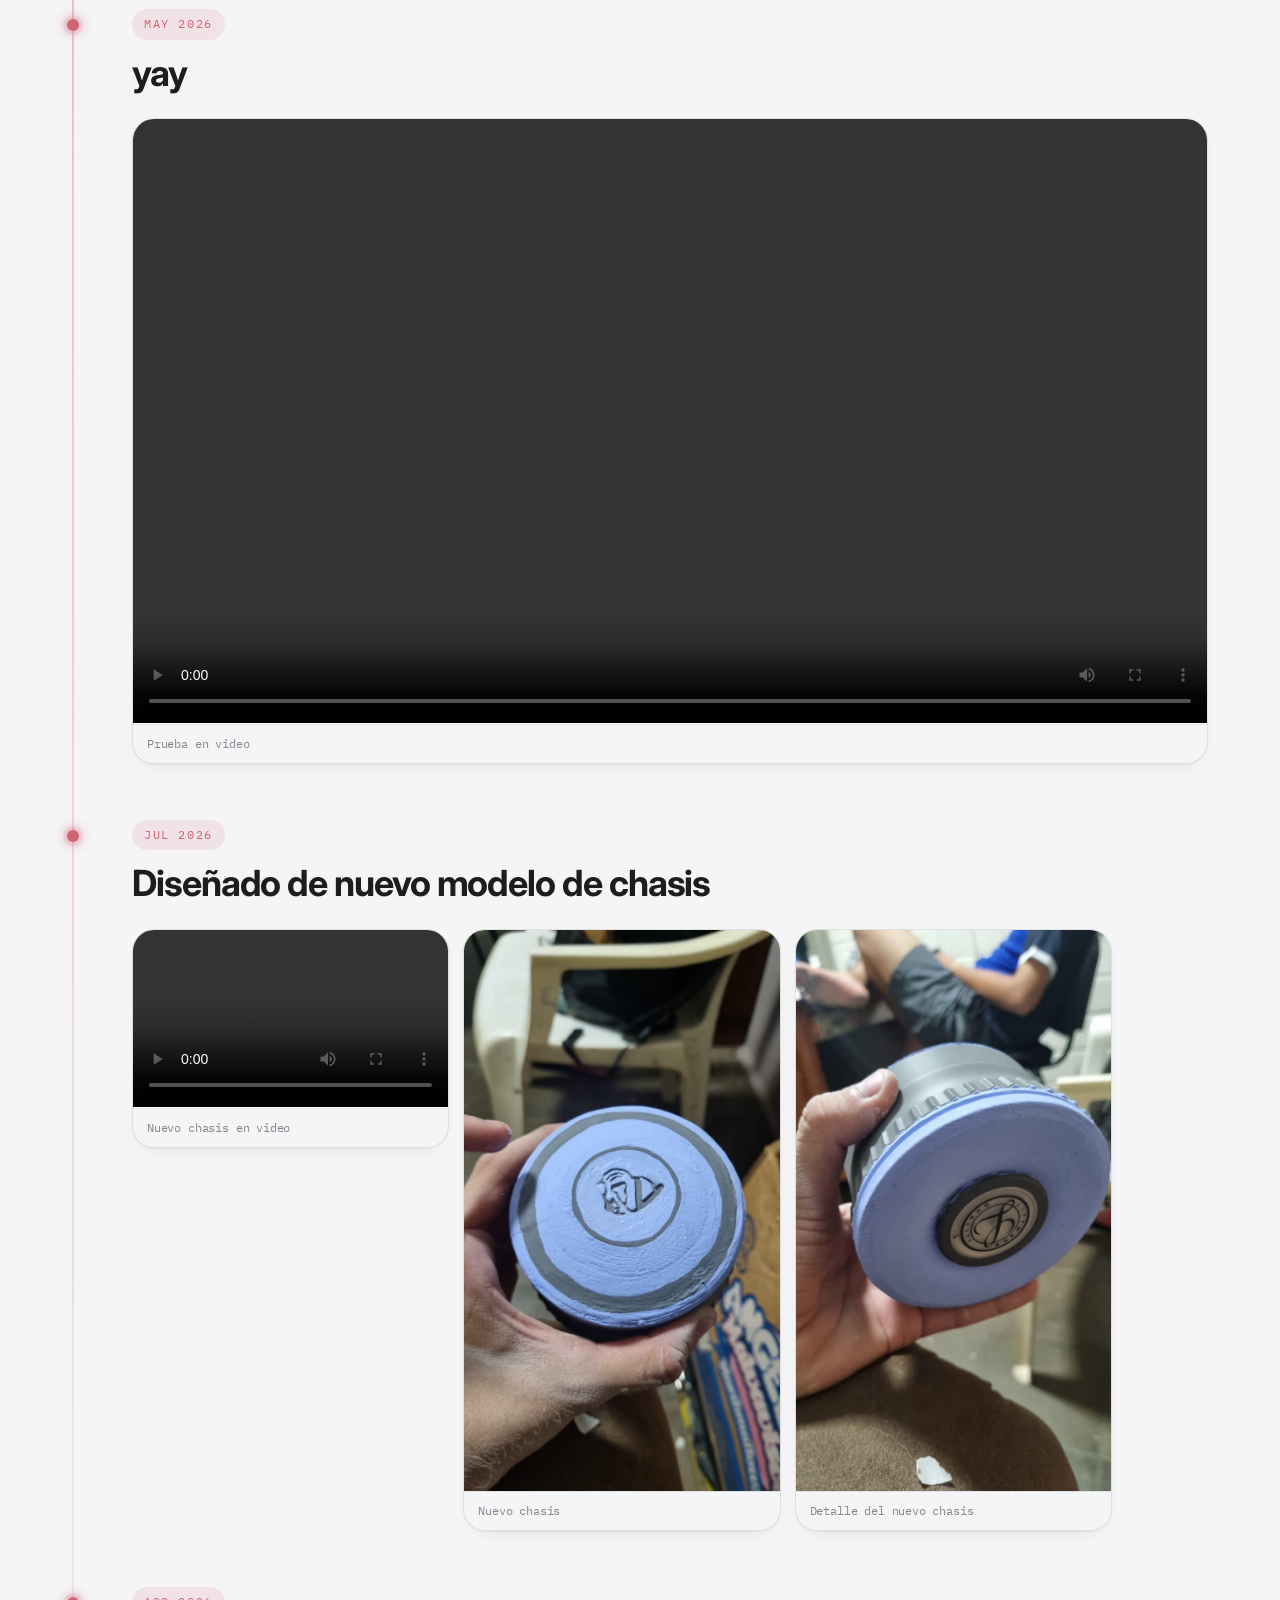
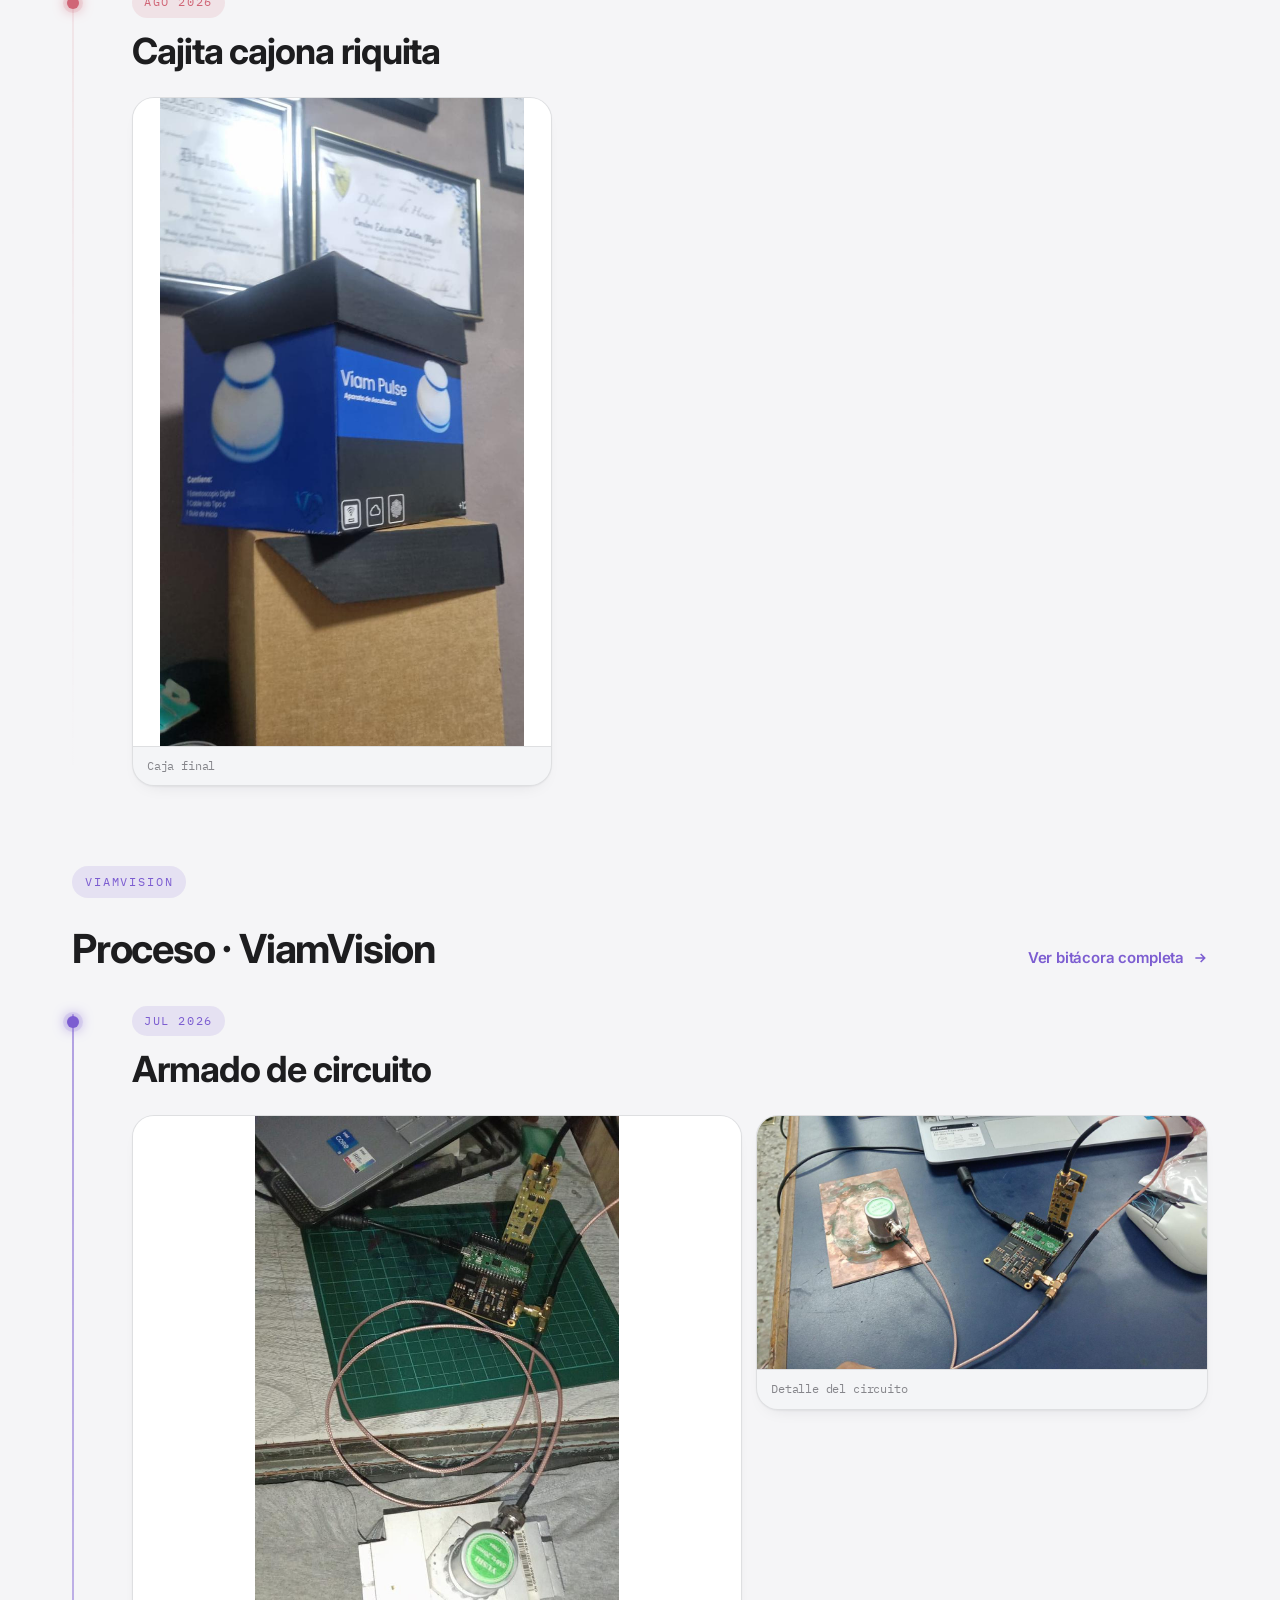
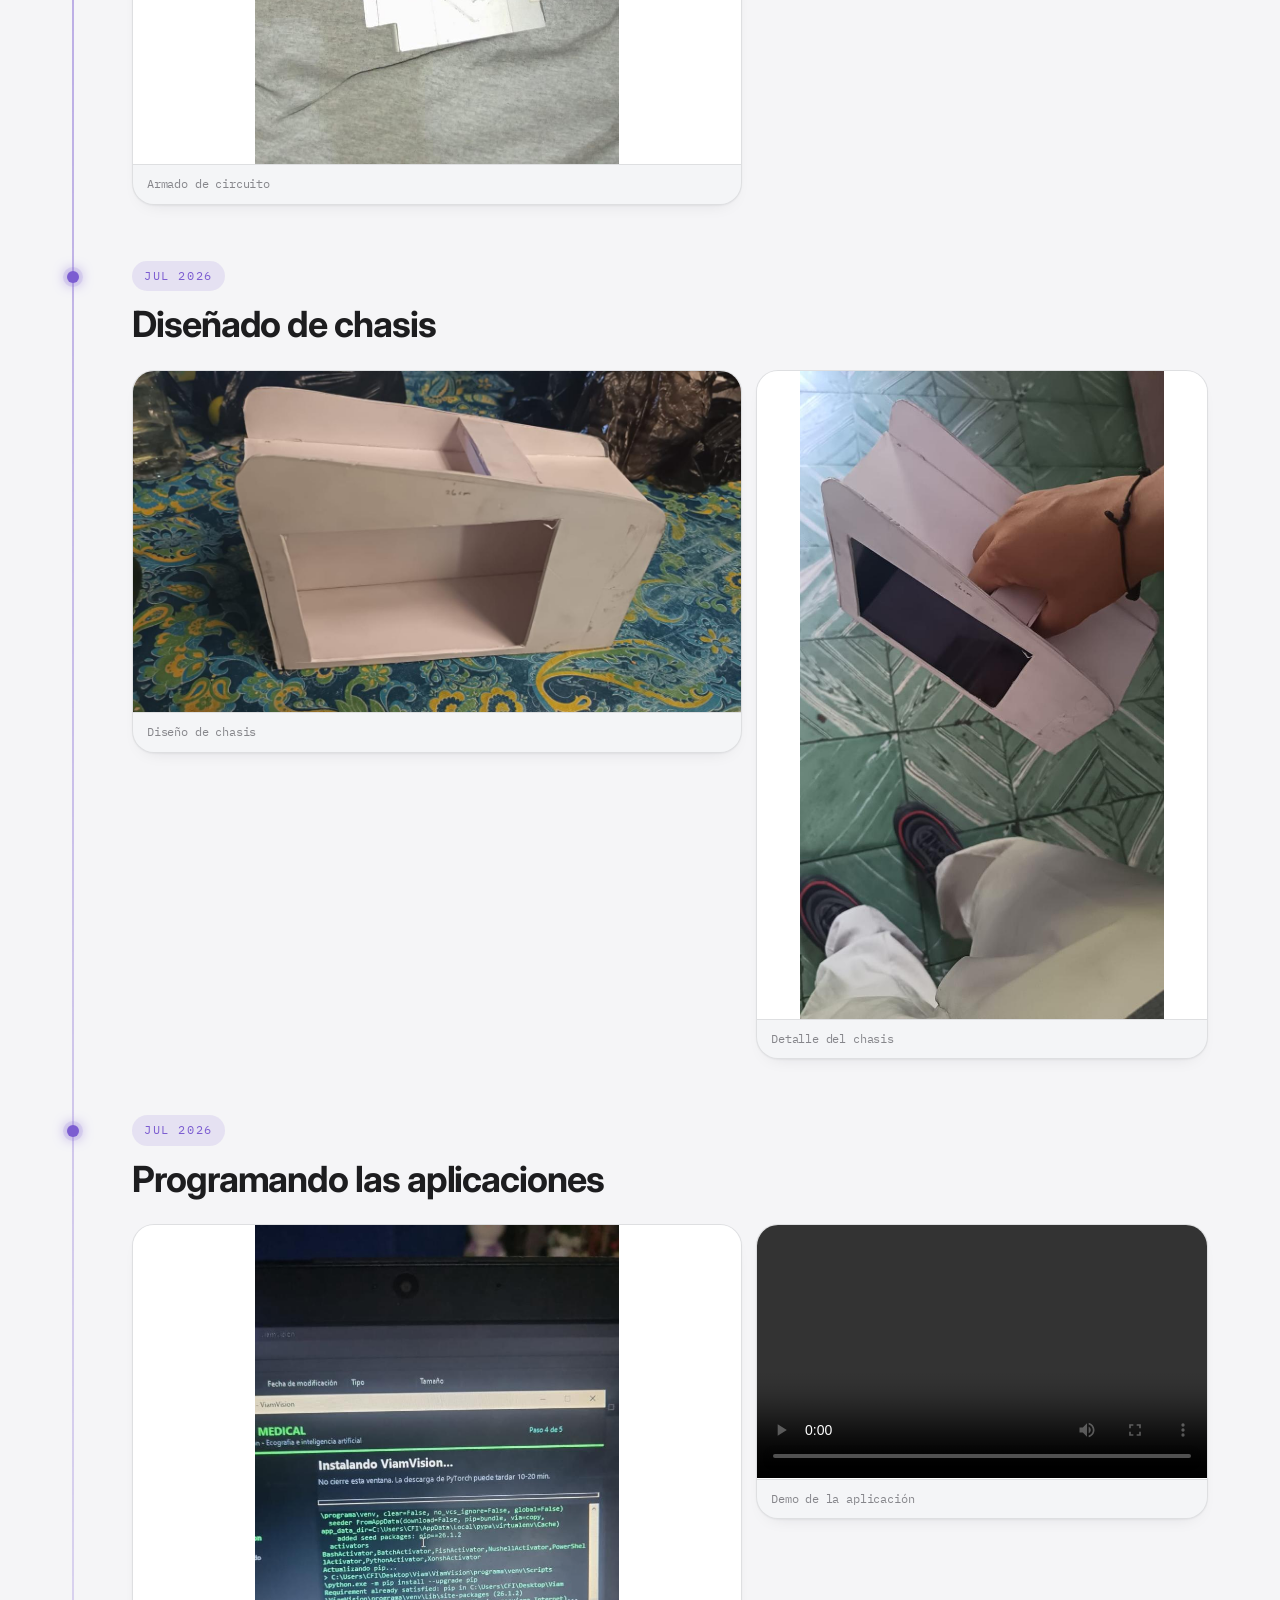
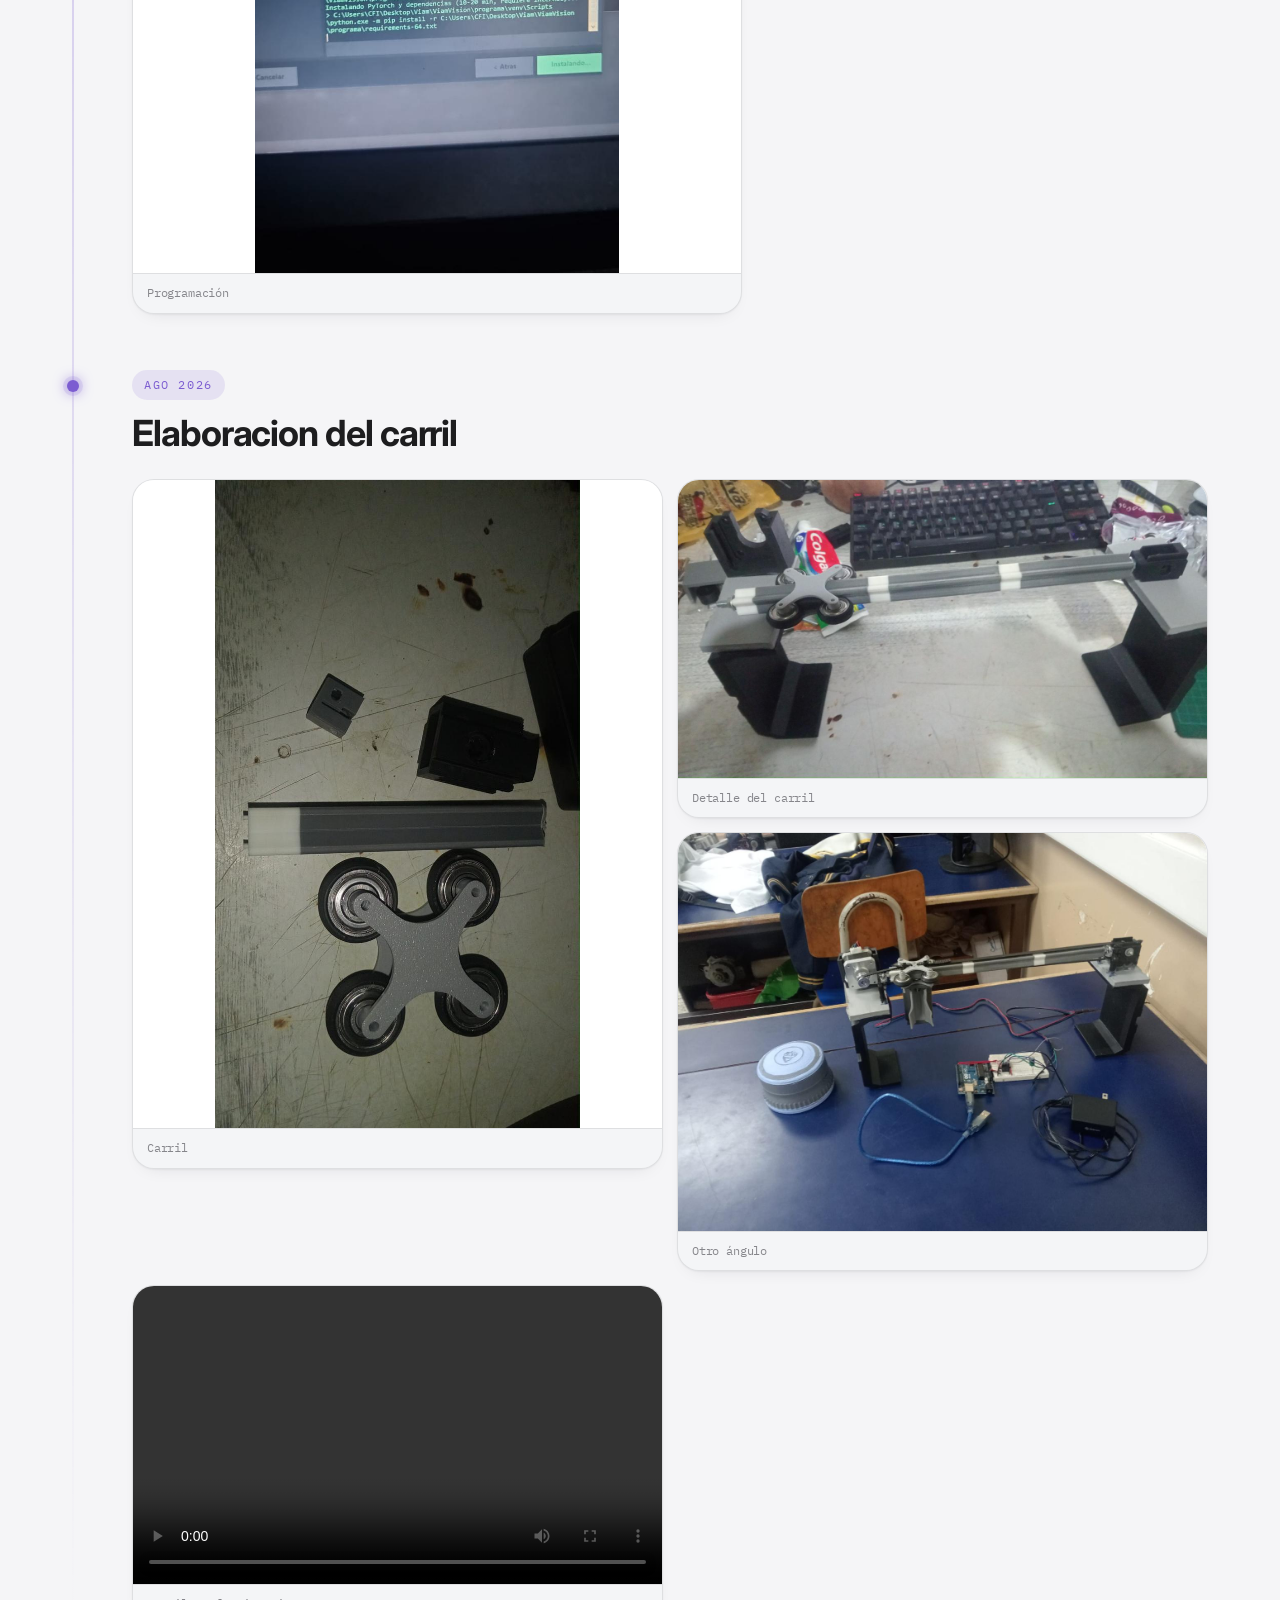
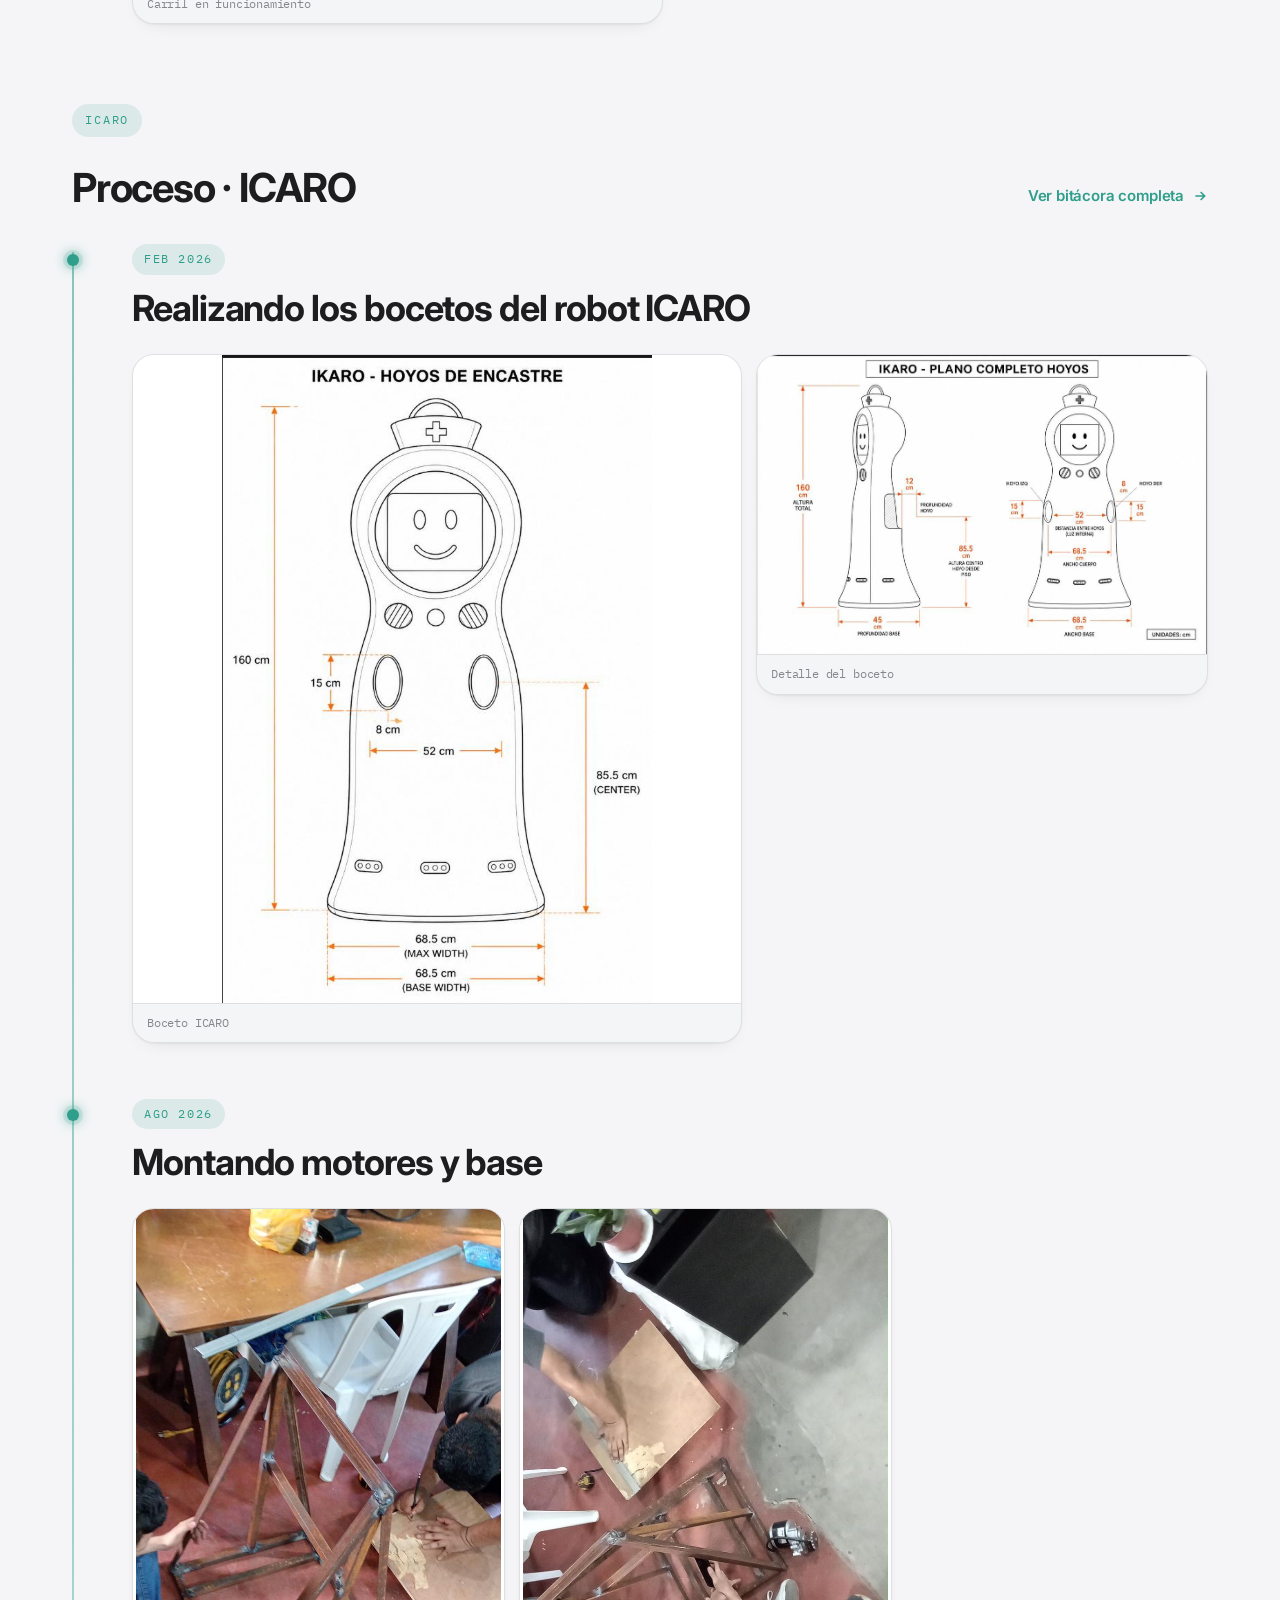
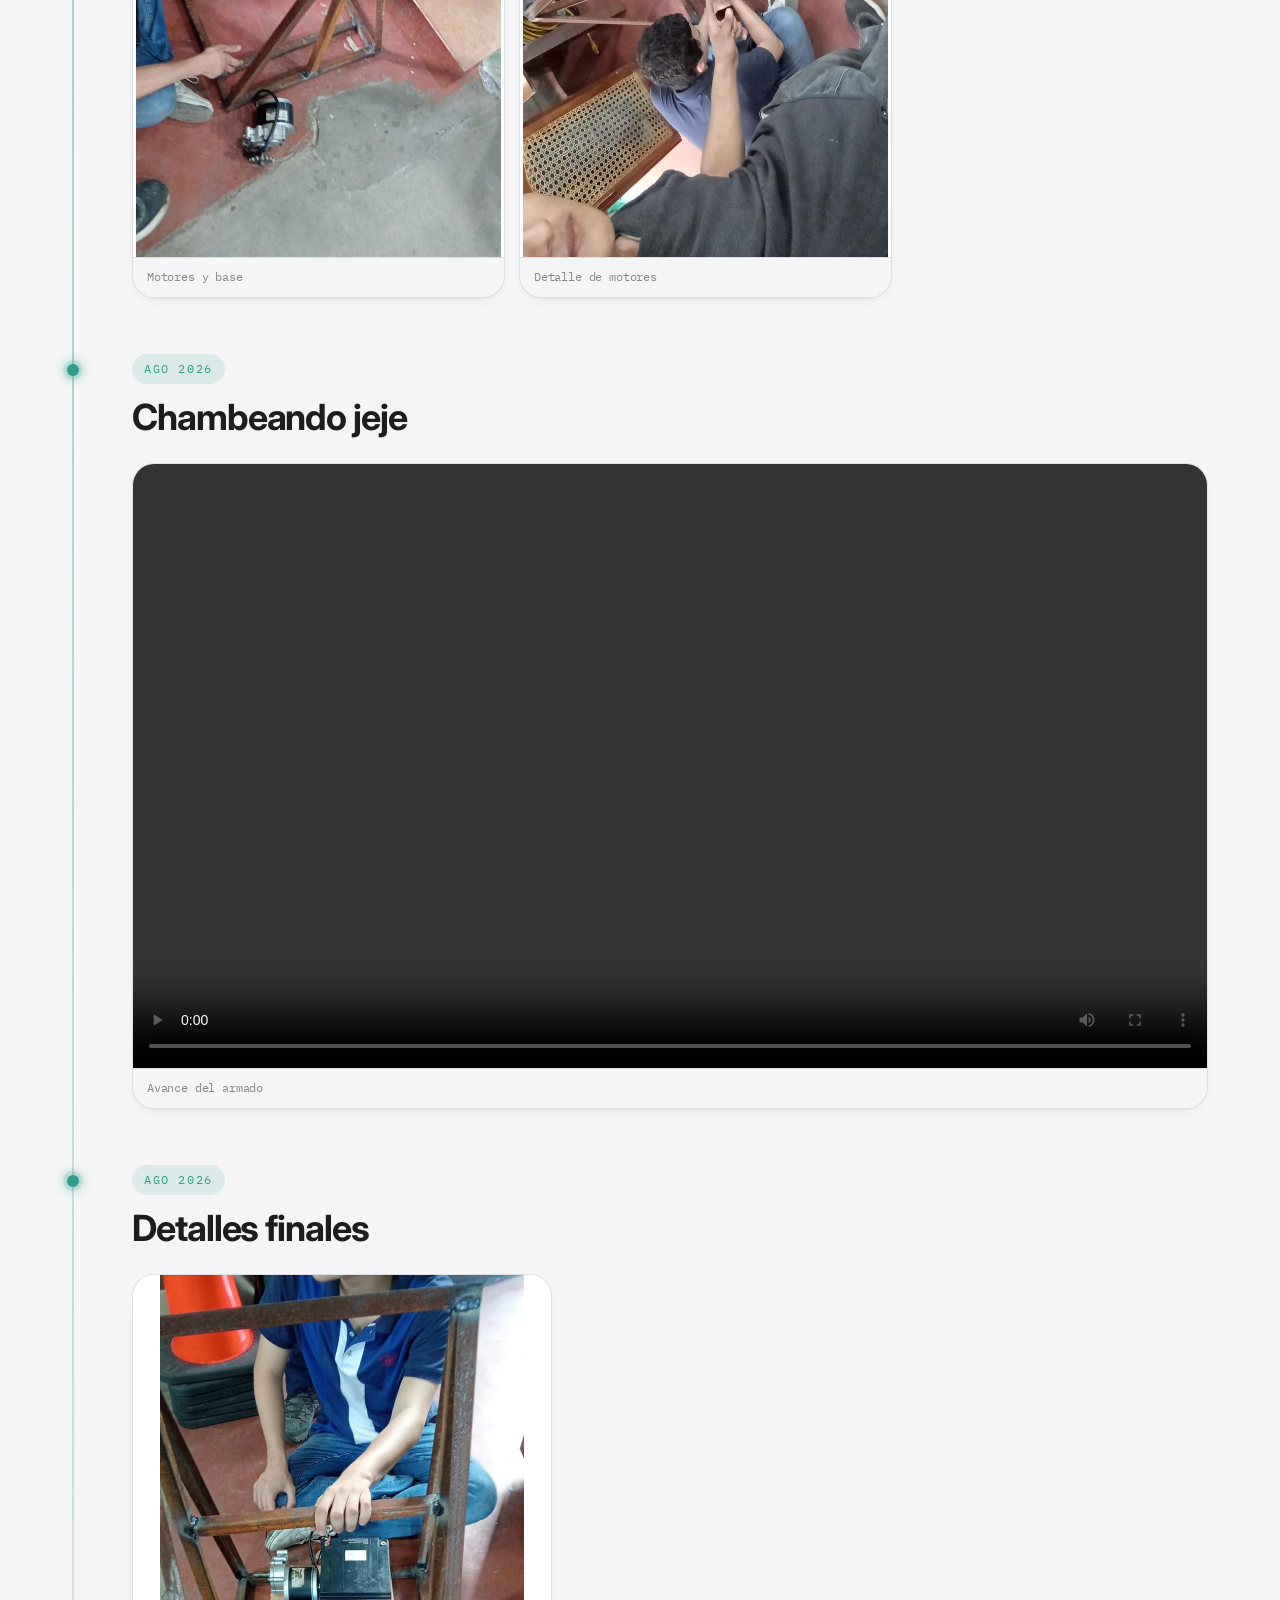
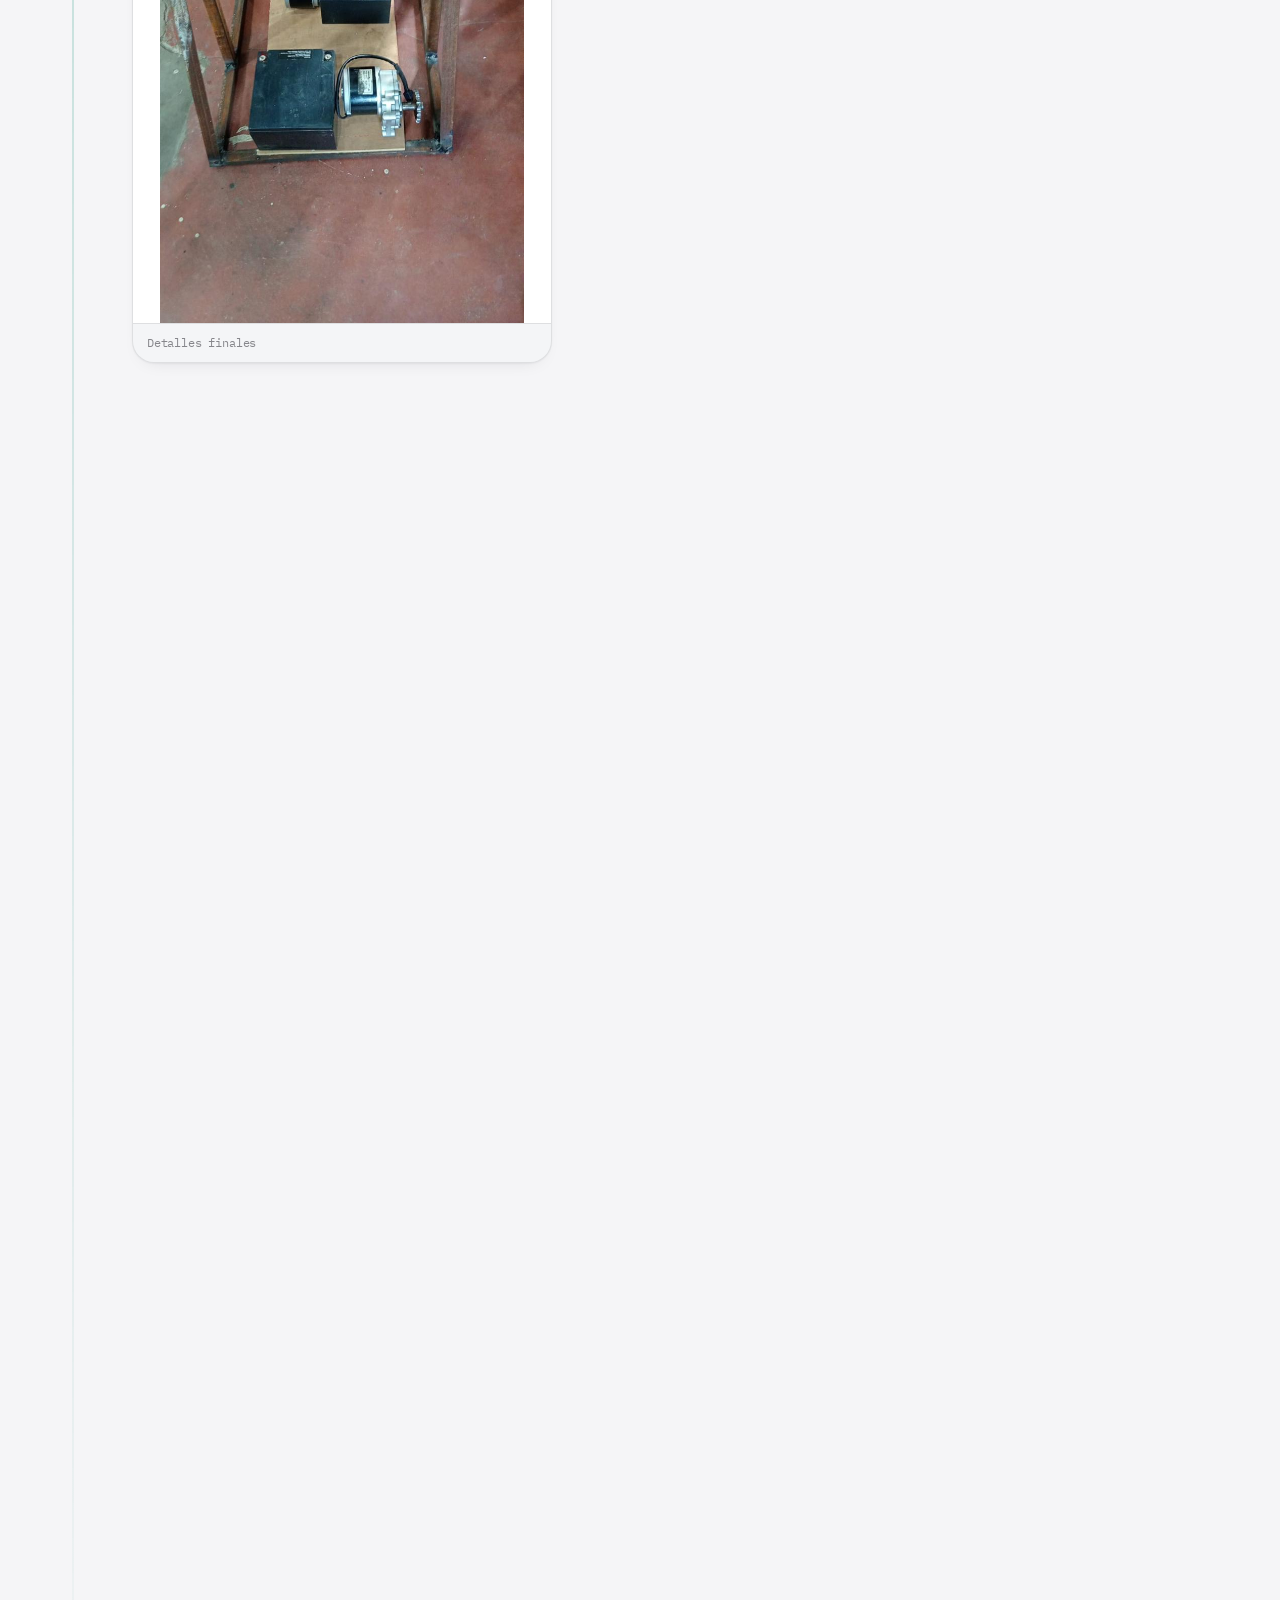
==== commit 7f0f1c02: "Quitar el fondo negro del prototipo de ICARO y dejar PNG transparente." ====
--- a/index.html
+++ b/index.html
@@ -135,7 +135,7 @@
           </span>
         </div>
         <div class="feature-art">
-          <img class="feature-preview" src="icaro/icaro.png?v=4" alt="Prototipo de ICARO" width="701" height="1480" loading="lazy">
+          <img class="feature-preview" src="icaro/icaro.png?v=5" alt="Prototipo de ICARO" width="701" height="1480" loading="lazy">
         </div>
       </div>
     </a>
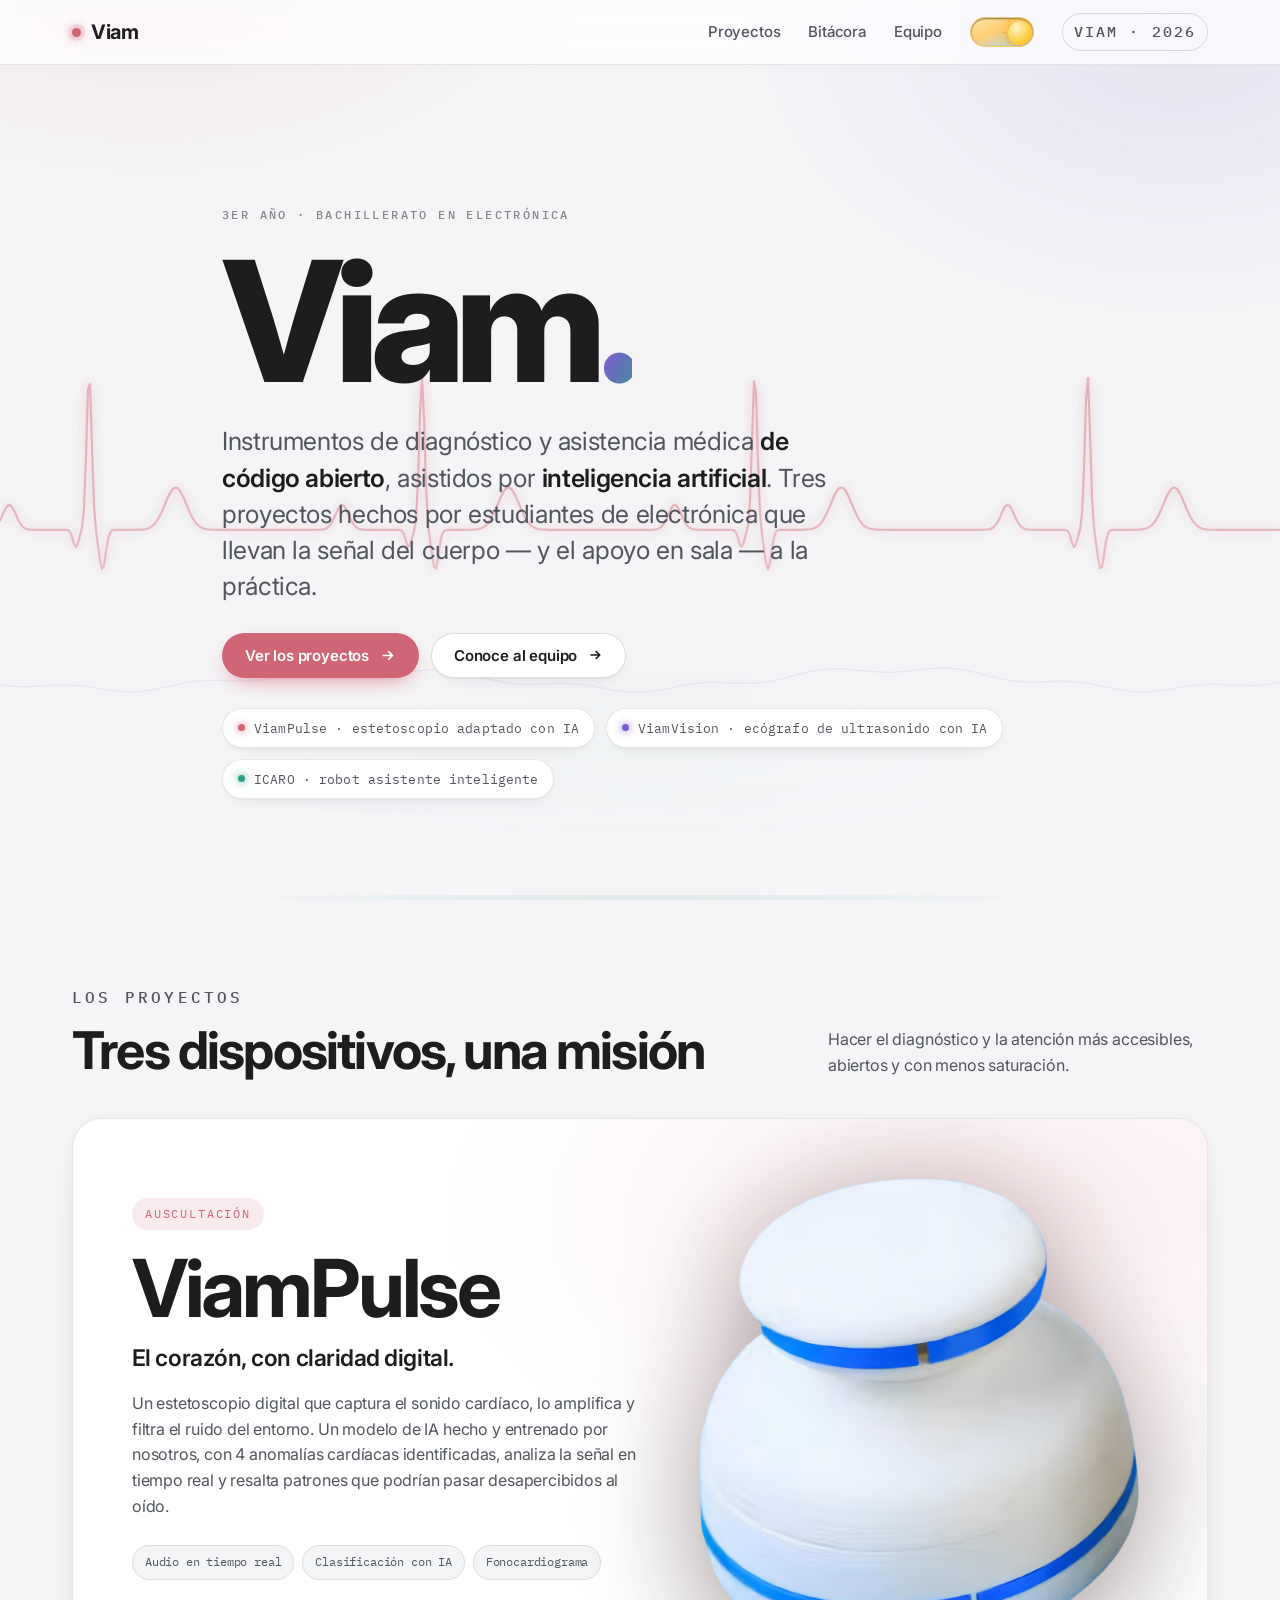
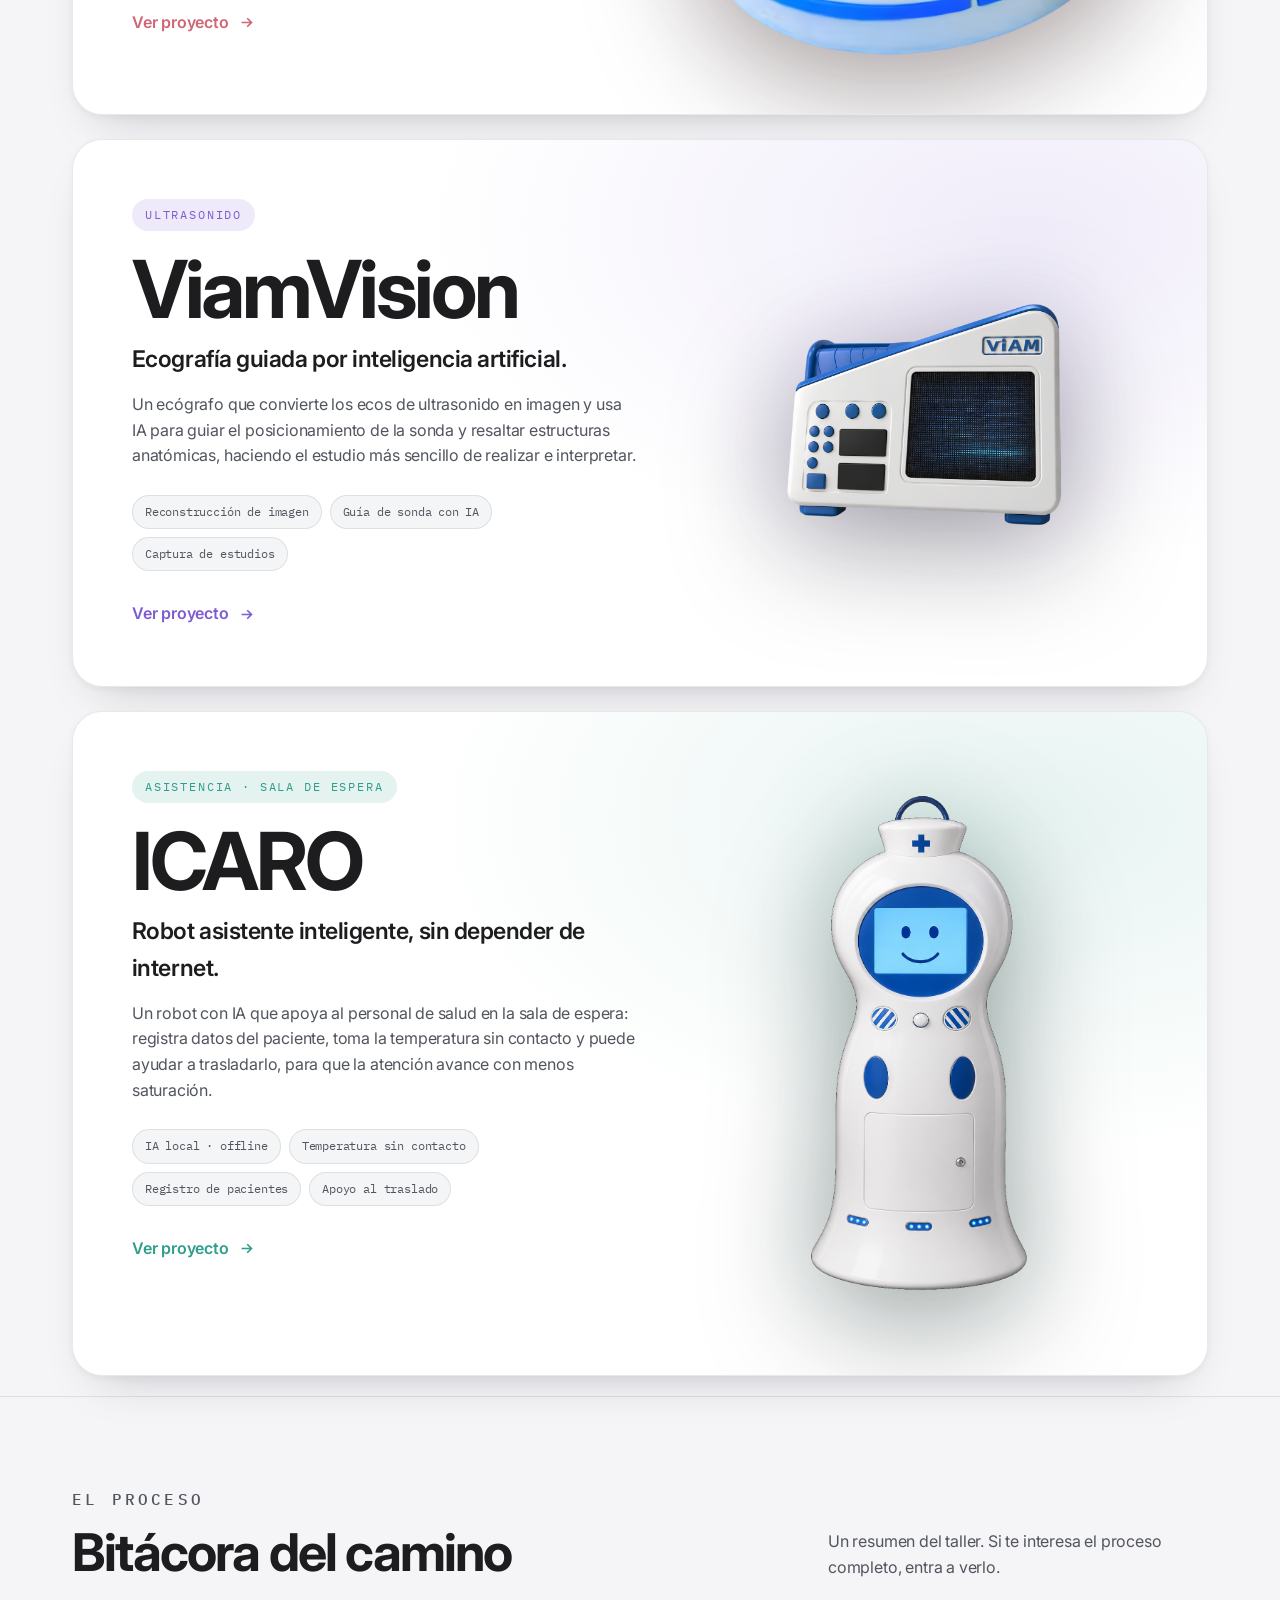
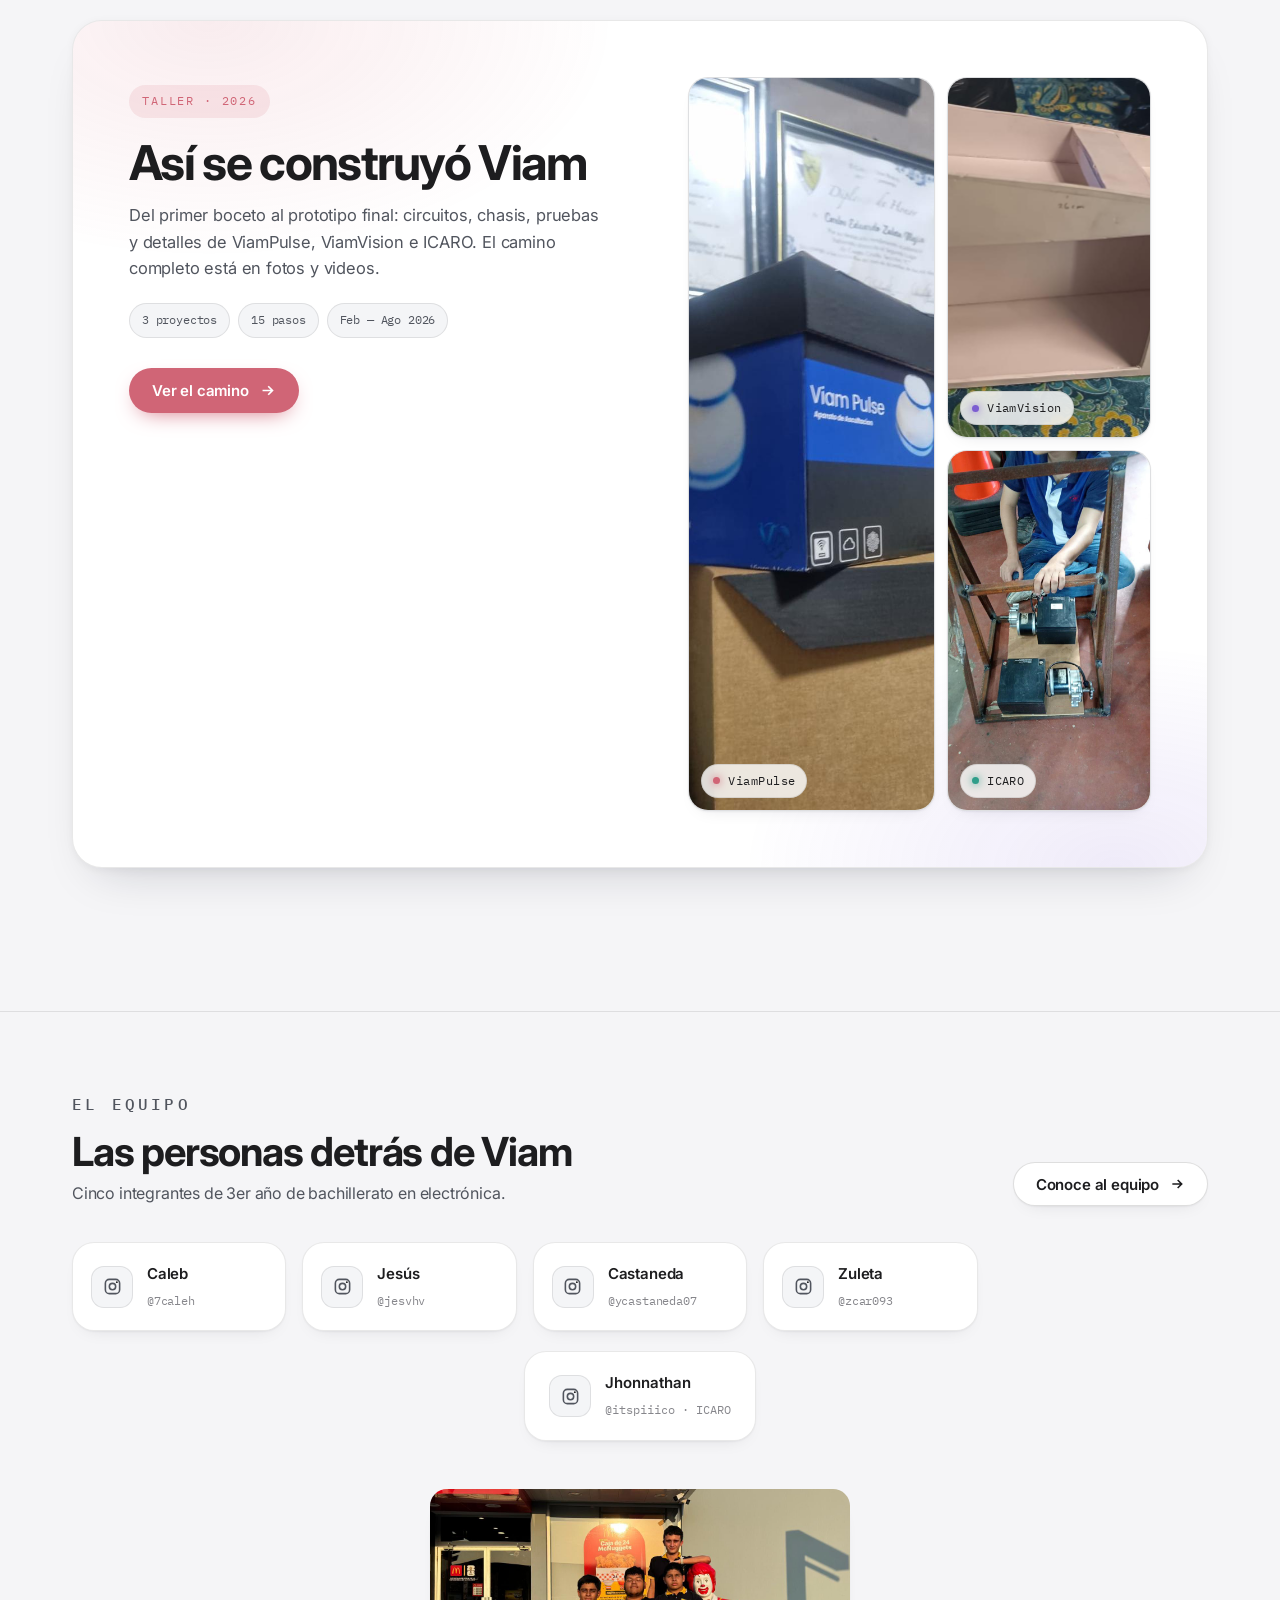
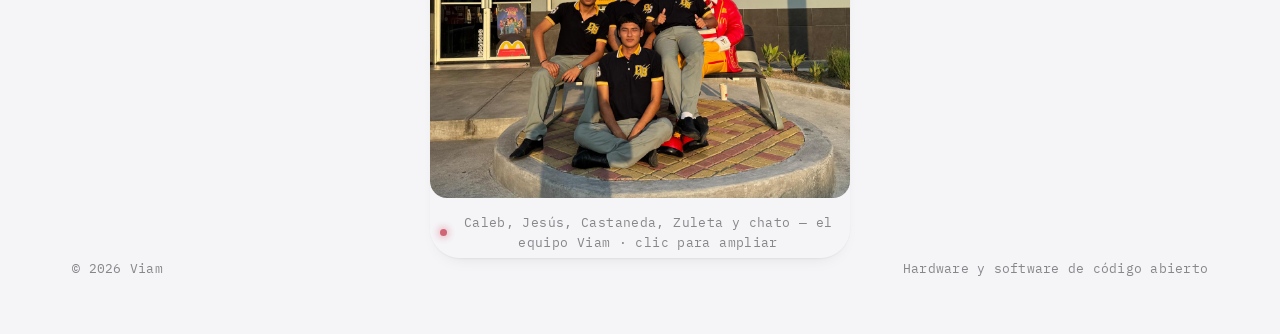
==== commit 17045c83: "Mostrar la bitácora como resumen en portada y el camino completo en su propia página. Co-authored-by" ====
--- a/index.html
+++ b/index.html
@@ -11,7 +11,7 @@
   /* Aplica el tema guardado antes de pintar para evitar el parpadeo */
   (function(){try{var t=localStorage.getItem('viam-theme');if(!t){t=matchMedia('(prefers-color-scheme: light)').matches?'light':'dark';}document.documentElement.setAttribute('data-theme',t);}catch(e){}})();
 </script>
-<link rel="stylesheet" href="site.css?v=3">
+<link rel="stylesheet" href="site.css?v=4">
 </head>
 <body>
 
@@ -150,9 +150,39 @@
         <p class="eyebrow">El proceso</p>
         <h2>Bitácora del camino</h2>
       </div>
-      <p>ViamPulse, ViamVision e ICARO — del primer boceto al prototipo final.</p>
-    </div>
-    <div id="bitacora-global-root"></div>
+      <p>Un resumen del taller. Si te interesa el proceso completo, entra a verlo.</p>
+    </div>
+
+    <article class="camino-summary">
+      <div class="camino-summary-text">
+        <span class="modality">Taller · 2026</span>
+        <h3>Así se construyó Viam</h3>
+        <p>Del primer boceto al prototipo final: circuitos, chasis, pruebas y detalles de ViamPulse, ViamVision e ICARO. El camino completo está en fotos y videos.</p>
+        <div class="specs">
+          <span class="spec">3 proyectos</span>
+          <span class="spec">15 pasos</span>
+          <span class="spec">Feb — Ago 2026</span>
+        </div>
+        <a class="btn primary" href="camino/">Ver el camino
+          <svg width="17" height="17" viewBox="0 0 24 24" fill="none" stroke="currentColor" stroke-width="2.4"><path d="M5 12h14M13 6l6 6-6 6"/></svg>
+        </a>
+      </div>
+
+      <div class="camino-summary-mosaic" aria-hidden="true">
+        <figure class="camino-tile pulse">
+          <img src="viampulse/bitacora/VP5.jpeg" alt="" width="640" height="480" loading="lazy">
+          <figcaption><i class="p"></i>ViamPulse</figcaption>
+        </figure>
+        <figure class="camino-tile vision">
+          <img src="viamvision/bitacora/VV2.jpeg" alt="" width="640" height="480" loading="lazy">
+          <figcaption><i class="v"></i>ViamVision</figcaption>
+        </figure>
+        <figure class="camino-tile icaro">
+          <img src="icaro/bitacora/ICARO%234.jpeg" alt="" width="640" height="480" loading="lazy">
+          <figcaption><i class="i"></i>ICARO</figcaption>
+        </figure>
+      </div>
+    </article>
   </div>
 </section>
 </main>
@@ -311,22 +341,6 @@
   start();
 })();
 </script>
-<script src="viampulse/bitacora/entries.js"></script>
-<script src="viamvision/bitacora/entries.js"></script>
-<script src="icaro/bitacora/entries.js"></script>
-<script src="bitacora.js"></script>
-<script>
-document.addEventListener('DOMContentLoaded', function () {
-  if (!window.ViamBitacora || !window.ViamBitacoraData) return;
-  var root = document.getElementById('bitacora-global-root');
-  if (!root) return;
-  ViamBitacora.renderGlobal([
-    ViamBitacoraData.viampulse,
-    ViamBitacoraData.viamvision,
-    ViamBitacoraData.icaro,
-  ], root);
-});
-</script>
 <script src="site.js"></script>
 </body>
 </html>
--- a/site.css
+++ b/site.css
@@ -513,16 +513,74 @@
   .layout-grid .bit-item.shape-portrait{grid-row:auto}
 }
 
-/* Bitácora global en portada */
+/* Bitácora global en portada — resumen */
 .bitacora-global{
   padding:clamp(48px,8vw,90px) 0 clamp(20px,4vw,40px);
   border-top:1px solid var(--line);position:relative;z-index:1;
 }
-#bitacora-global-root{display:grid;gap:clamp(48px,7vw,80px)}
-.bit-project{--accent:var(--pulse);--accent-soft:var(--pulse-soft)}
-.bit-project.proj-pulse{--accent:var(--pulse);--accent-soft:var(--pulse-soft)}
-.bit-project.proj-vision{--accent:var(--vision);--accent-soft:var(--vision-soft)}
-.bit-project.proj-icaro{--accent:var(--icaro);--accent-soft:var(--icaro-soft)}
+.bitacora-global .section-head{margin-top:0}
+
+.camino-summary{
+  position:relative;display:grid;grid-template-columns:1.05fr .95fr;gap:clamp(28px,4vw,48px);
+  align-items:start;overflow:hidden;
+  background:var(--surface);border:1px solid var(--line);border-radius:var(--r-lg);
+  padding:clamp(28px,4.4vw,56px);box-shadow:var(--shadow);
+  transition:border-color .4s var(--ease),box-shadow .4s var(--ease),transform .4s var(--ease);
+}
+.camino-summary::after{
+  content:"";position:absolute;inset:0;z-index:0;pointer-events:none;
+  background:
+    radial-gradient(720px 420px at 12% 0%, var(--pulse-soft), transparent 58%),
+    radial-gradient(640px 380px at 92% 100%, var(--vision-soft), transparent 60%);
+  opacity:.95;
+}
+.camino-summary:hover{border-color:color-mix(in srgb,var(--pulse) 35%,transparent);box-shadow:var(--shadow-lg);transform:translateY(-4px)}
+.camino-summary-text,.camino-summary-mosaic{position:relative;z-index:1}
+.camino-summary-text{padding-top:clamp(2px,1vw,8px)}
+.camino-summary-text h3{
+  font-size:clamp(30px,4.6vw,48px);letter-spacing:-0.035em;line-height:1.05;margin-bottom:14px;
+}
+.camino-summary-text > p{color:var(--text-dim);font-size:16.5px;max-width:480px;margin-bottom:22px}
+.camino-summary-text .specs{margin-bottom:28px}
+.camino-summary-text .btn{margin-top:2px}
+
+.camino-summary-mosaic{
+  display:grid;grid-template-columns:1.15fr .95fr;grid-template-rows:1fr 1fr;gap:12px;min-height:280px;
+}
+.camino-tile{
+  position:relative;margin:0;overflow:hidden;border-radius:calc(var(--r) - 2px);
+  border:1px solid var(--line);background:var(--surface-2);box-shadow:var(--shadow-sm);
+}
+.camino-tile.pulse{grid-row:1/-1;--tile:var(--pulse)}
+.camino-tile.vision{--tile:var(--vision)}
+.camino-tile.icaro{--tile:var(--icaro)}
+.camino-tile img{
+  width:100%;height:100%;object-fit:cover;display:block;min-height:120px;
+  transition:transform .7s var(--ease);
+}
+.camino-summary:hover .camino-tile img{transform:scale(1.04)}
+.camino-tile figcaption{
+  position:absolute;left:12px;bottom:12px;right:12px;
+  display:inline-flex;align-items:center;gap:8px;width:fit-content;
+  font-family:var(--mono);font-size:11.5px;letter-spacing:.04em;color:var(--text);
+  background:color-mix(in srgb,var(--surface) 82%,transparent);
+  backdrop-filter:blur(10px);-webkit-backdrop-filter:blur(10px);
+  border:1px solid var(--line);padding:7px 11px;border-radius:999px;
+}
+.camino-tile figcaption i{
+  width:7px;height:7px;border-radius:50%;display:inline-block;background:var(--tile);
+  box-shadow:0 0 8px var(--tile);
+}
+@media(max-width:860px){
+  .camino-summary{grid-template-columns:1fr;gap:28px}
+  .camino-summary-mosaic{order:-1;min-height:220px}
+}
+
+/* Capítulos compartidos (portada legacy + página camino) */
+.bit-project,.camino-chapter{--accent:var(--pulse);--accent-soft:var(--pulse-soft)}
+.bit-project.proj-pulse,.camino-chapter.proj-pulse{--accent:var(--pulse);--accent-soft:var(--pulse-soft)}
+.bit-project.proj-vision,.camino-chapter.proj-vision{--accent:var(--vision);--accent-soft:var(--vision-soft)}
+.bit-project.proj-icaro,.camino-chapter.proj-icaro{--accent:var(--icaro);--accent-soft:var(--icaro-soft)}
 .bit-project-head{
   display:flex;align-items:flex-end;justify-content:space-between;gap:20px;flex-wrap:wrap;
   margin-bottom:clamp(24px,4vw,36px);
@@ -530,12 +588,160 @@
 .bit-project-title{font-size:clamp(26px,4vw,40px);letter-spacing:-0.03em;margin-top:10px}
 .bit-project-link{
   display:inline-flex;align-items:center;gap:8px;font-weight:600;font-size:15px;color:var(--accent);
+  margin-top:18px;
 }
 .bit-project-link:hover svg{transform:translateX(4px)}
 .bit-project-link svg{transition:transform .25s var(--ease)}
 .bit-project .bitacora-timeline::before{background:linear-gradient(180deg,var(--accent),transparent)}
 .bit-project .bit-entry::before{background:var(--accent);box-shadow:0 0 0 4px var(--accent-soft),0 0 14px var(--accent)}
 .bit-project .bit-date{color:var(--accent);background:var(--accent-soft)}
+
+/* Página El camino — recorrido completo */
+.camino-page main{padding-top:0}
+.camino-hero{
+  position:relative;padding:clamp(48px,7vw,88px) 0 clamp(28px,4vw,44px);overflow:hidden;
+}
+.camino-hero::after{
+  content:"";position:absolute;inset:0;z-index:0;pointer-events:none;
+  background:
+    radial-gradient(720px 420px at 10% 0%, var(--pulse-soft), transparent 58%),
+    radial-gradient(680px 400px at 90% 20%, var(--vision-soft), transparent 60%),
+    radial-gradient(560px 360px at 50% 100%, var(--icaro-soft), transparent 62%);
+}
+.camino-hero-in{
+  position:relative;z-index:1;
+  display:grid;grid-template-columns:1.1fr .9fr;gap:clamp(28px,5vw,56px);align-items:center;
+}
+.camino-title{
+  font-size:clamp(52px,10vw,104px);font-weight:800;letter-spacing:-0.05em;line-height:.92;margin:18px 0 18px;
+}
+.camino-title em{
+  font-style:normal;
+  background:linear-gradient(120deg,var(--pulse),var(--vision) 55%,var(--icaro));
+  -webkit-background-clip:text;background-clip:text;-webkit-text-fill-color:transparent;
+}
+.camino-lede{color:var(--text-dim);font-size:clamp(17px,2.2vw,20px);max-width:520px;line-height:1.5;margin-top:4px}
+
+.camino-hero-mosaic{
+  display:grid;grid-template-columns:1.2fr 1fr;grid-template-rows:1fr 1fr;gap:12px;
+  min-height:clamp(240px,32vw,340px);max-width:460px;margin-left:auto;
+}
+.hero-tile{
+  position:relative;margin:0;overflow:hidden;border-radius:calc(var(--r) - 2px);
+  border:1px solid var(--line);background:var(--surface);box-shadow:var(--shadow);
+}
+.hero-tile.pulse{grid-row:1/-1;--tile:var(--pulse)}
+.hero-tile.vision{--tile:var(--vision)}
+.hero-tile.icaro{--tile:var(--icaro)}
+.hero-tile img{width:100%;height:100%;object-fit:cover;display:block;min-height:110px}
+.hero-tile figcaption{
+  position:absolute;left:12px;bottom:12px;
+  display:inline-flex;align-items:center;gap:8px;
+  font-family:var(--mono);font-size:11.5px;letter-spacing:.04em;color:var(--text);
+  background:color-mix(in srgb,var(--surface) 82%,transparent);
+  backdrop-filter:blur(10px);-webkit-backdrop-filter:blur(10px);
+  border:1px solid var(--line);padding:7px 11px;border-radius:999px;
+}
+.hero-tile figcaption i{
+  width:7px;height:7px;border-radius:50%;display:inline-block;background:var(--tile);
+  box-shadow:0 0 8px var(--tile);
+}
+@media(max-width:860px){
+  .camino-hero-in{grid-template-columns:1fr;gap:36px}
+  .camino-hero-mosaic{order:-1;max-width:none;margin:0;min-height:220px}
+}
+
+.camino-jump{
+  display:flex;flex-wrap:wrap;gap:10px;padding-bottom:clamp(8px,2vw,16px);
+  position:sticky;top:64px;z-index:30;
+  background:linear-gradient(180deg,var(--bg) 70%,transparent);
+  padding-top:10px;margin-bottom:clamp(20px,3vw,32px);
+}
+.camino-jump-link{
+  display:inline-flex;align-items:center;gap:9px;
+  font-family:var(--mono);font-size:12.5px;letter-spacing:.02em;color:var(--text-dim);
+  background:var(--surface);border:1px solid var(--line);border-radius:999px;
+  padding:10px 16px;box-shadow:var(--shadow-sm);
+  transition:border-color .25s var(--ease),color .25s var(--ease),transform .25s var(--ease),box-shadow .25s var(--ease);
+}
+.camino-jump-link i{width:8px;height:8px;border-radius:50%;display:inline-block}
+.camino-jump-link.pulse i{background:var(--pulse);box-shadow:0 0 8px var(--pulse)}
+.camino-jump-link.vision i{background:var(--vision);box-shadow:0 0 8px var(--vision)}
+.camino-jump-link.icaro i{background:var(--icaro);box-shadow:0 0 8px var(--icaro)}
+.camino-jump-link:hover{color:var(--text);transform:translateY(-2px);box-shadow:var(--shadow)}
+.camino-jump-link.pulse:hover{border-color:var(--pulse)}
+.camino-jump-link.vision:hover{border-color:var(--vision)}
+.camino-jump-link.icaro:hover{border-color:var(--icaro)}
+
+.camino-main{padding:0 0 clamp(56px,8vw,96px)}
+#camino-root{display:grid;gap:clamp(56px,8vw,100px)}
+
+.camino-chapter{scroll-margin-top:120px}
+.camino-chapter-head{
+  position:relative;display:grid;grid-template-columns:1.2fr .8fr;gap:clamp(22px,4vw,40px);
+  align-items:stretch;overflow:hidden;
+  background:var(--surface);border:1px solid var(--line);border-radius:var(--r-lg);
+  padding:clamp(26px,4vw,44px);margin-bottom:clamp(32px,5vw,48px);box-shadow:var(--shadow);
+}
+.camino-chapter-head::after{
+  content:"";position:absolute;inset:0;z-index:0;pointer-events:none;
+  background:radial-gradient(720px 420px at 88% 20%, var(--accent-soft), transparent 62%);
+}
+.camino-chapter-copy,.camino-chapter-cover{position:relative;z-index:1}
+.camino-chapter-title{
+  font-size:clamp(36px,6vw,64px);letter-spacing:-0.04em;line-height:.95;margin:12px 0 12px;
+}
+.camino-chapter-blurb{color:var(--text-dim);font-size:16.5px;max-width:460px;margin-bottom:18px}
+.camino-chapter-meta{display:flex;flex-wrap:wrap;gap:8px}
+.camino-chapter-cover{
+  margin:0;border-radius:calc(var(--r) - 2px);overflow:hidden;
+  border:1px solid var(--line);background:var(--surface-2);min-height:180px;
+  box-shadow:var(--shadow-sm);
+}
+.camino-chapter-cover img{width:100%;height:100%;object-fit:cover;display:block;min-height:180px}
+@media(max-width:760px){
+  .camino-chapter-head{grid-template-columns:1fr}
+  .camino-chapter-cover{order:-1;max-height:220px}
+  .camino-chapter-cover img{max-height:220px}
+}
+
+.camino-steps{
+  position:relative;display:grid;gap:clamp(28px,4.5vw,44px);
+  padding-left:clamp(8px,2vw,12px);
+}
+.camino-steps::before{
+  content:"";position:absolute;left:34px;top:12px;bottom:12px;width:2px;border-radius:2px;
+  background:linear-gradient(180deg,var(--accent),color-mix(in srgb,var(--accent) 12%,transparent));
+  opacity:.45;
+}
+.camino-step{
+  position:relative;display:grid;grid-template-columns:72px minmax(0,1fr);gap:clamp(14px,2.5vw,22px);
+  align-items:start;
+  background:var(--surface);border:1px solid var(--line);border-radius:var(--r-lg);
+  padding:clamp(20px,3vw,30px);box-shadow:var(--shadow-sm);
+  transition:border-color .35s var(--ease),transform .35s var(--ease),box-shadow .35s var(--ease);
+}
+.camino-step::before{display:none}
+.camino-step:hover{border-color:color-mix(in srgb,var(--accent) 45%,transparent);transform:translateY(-3px);box-shadow:var(--shadow)}
+.camino-step-rail{position:relative;z-index:1;padding-top:4px}
+.camino-num{
+  display:block;font-weight:800;font-size:clamp(28px,4vw,40px);letter-spacing:-0.045em;line-height:1;
+  color:var(--accent);opacity:.55;
+}
+.camino-step-body{min-width:0}
+.camino-step .bit-head{margin-bottom:clamp(14px,2.4vw,20px);max-width:none}
+.camino-step .bit-title{font-size:clamp(22px,3.2vw,30px)}
+.camino-step .bit-media{margin-top:4px}
+.camino-step .bit-item{
+  border-radius:calc(var(--r) - 4px);
+  transition:transform .35s var(--ease),box-shadow .35s var(--ease);
+}
+.camino-step .bit-item:hover{transform:translateY(-2px);box-shadow:var(--shadow)}
+@media(max-width:640px){
+  .camino-steps::before{left:22px}
+  .camino-step{grid-template-columns:48px minmax(0,1fr);padding:18px}
+  .camino-num{font-size:26px}
+}
 
 /* Enlace a bitácora desde página de proyecto */
 .bitacora-card{
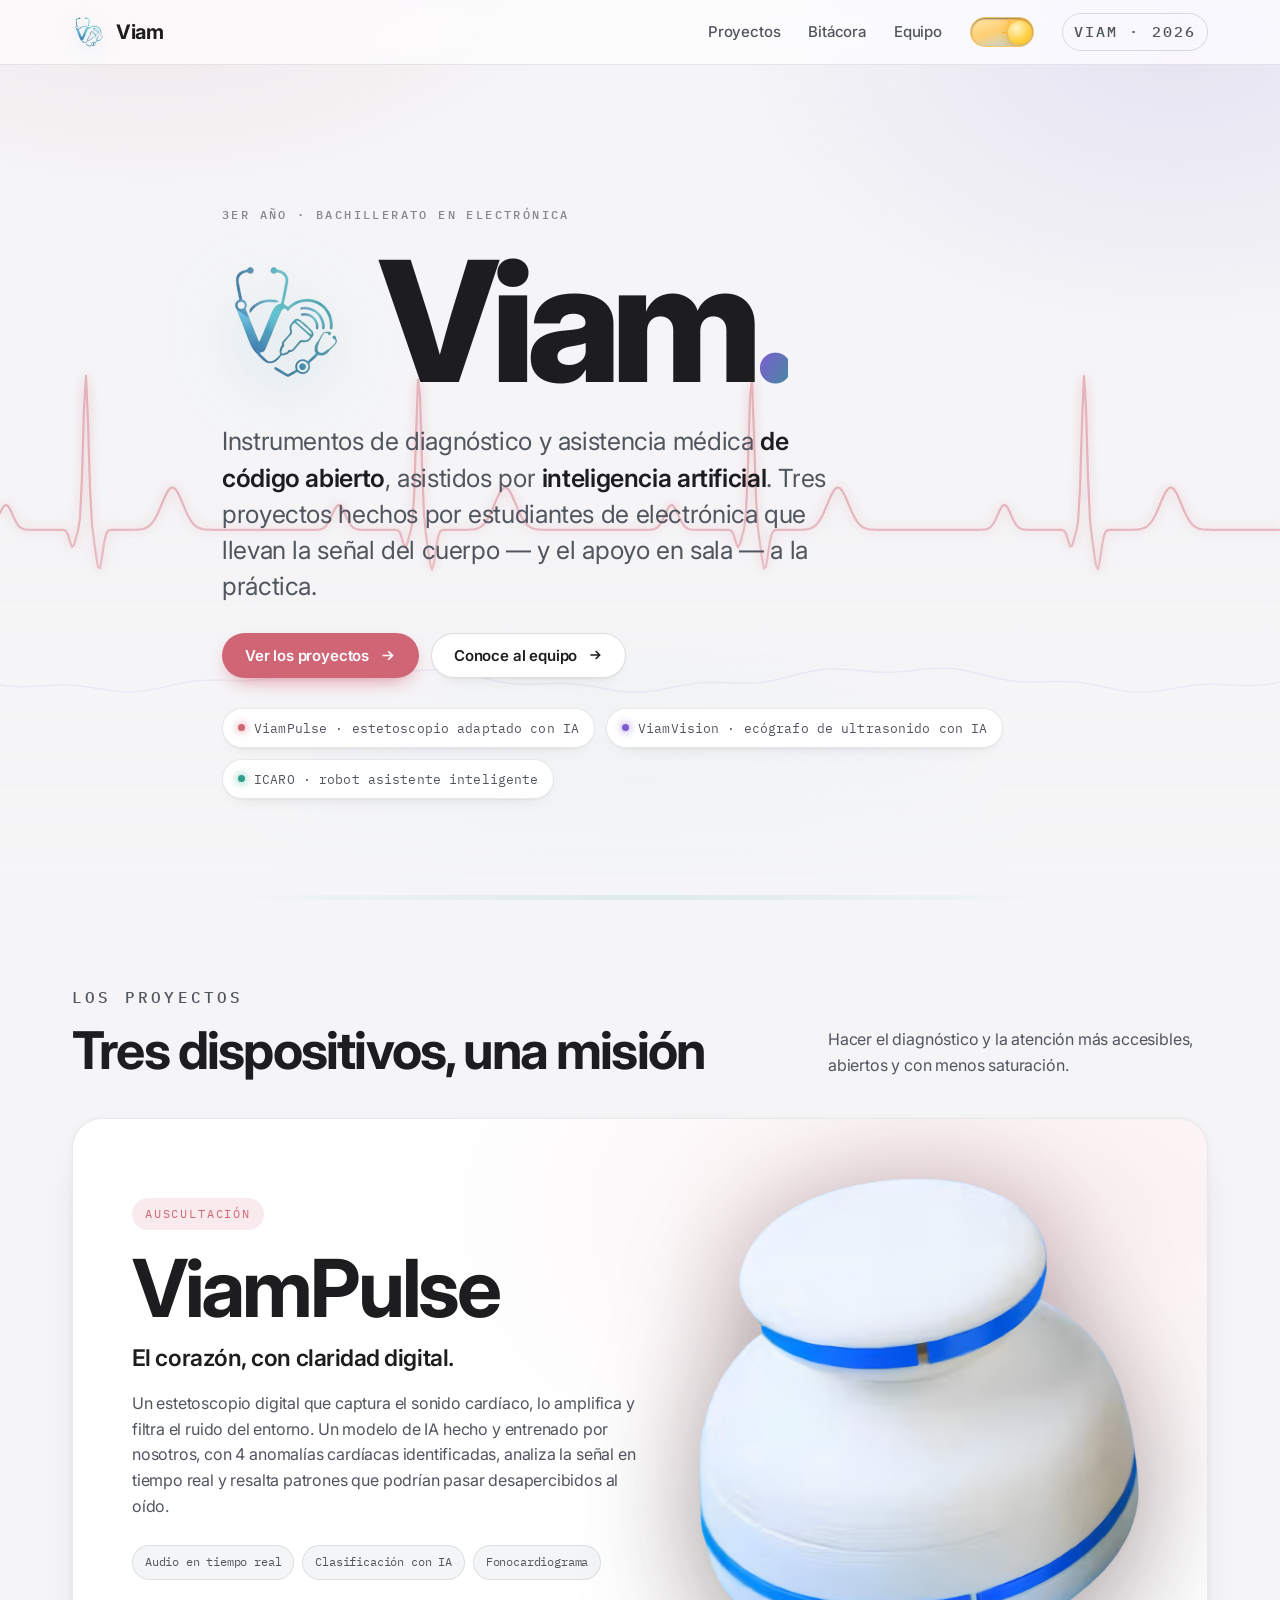
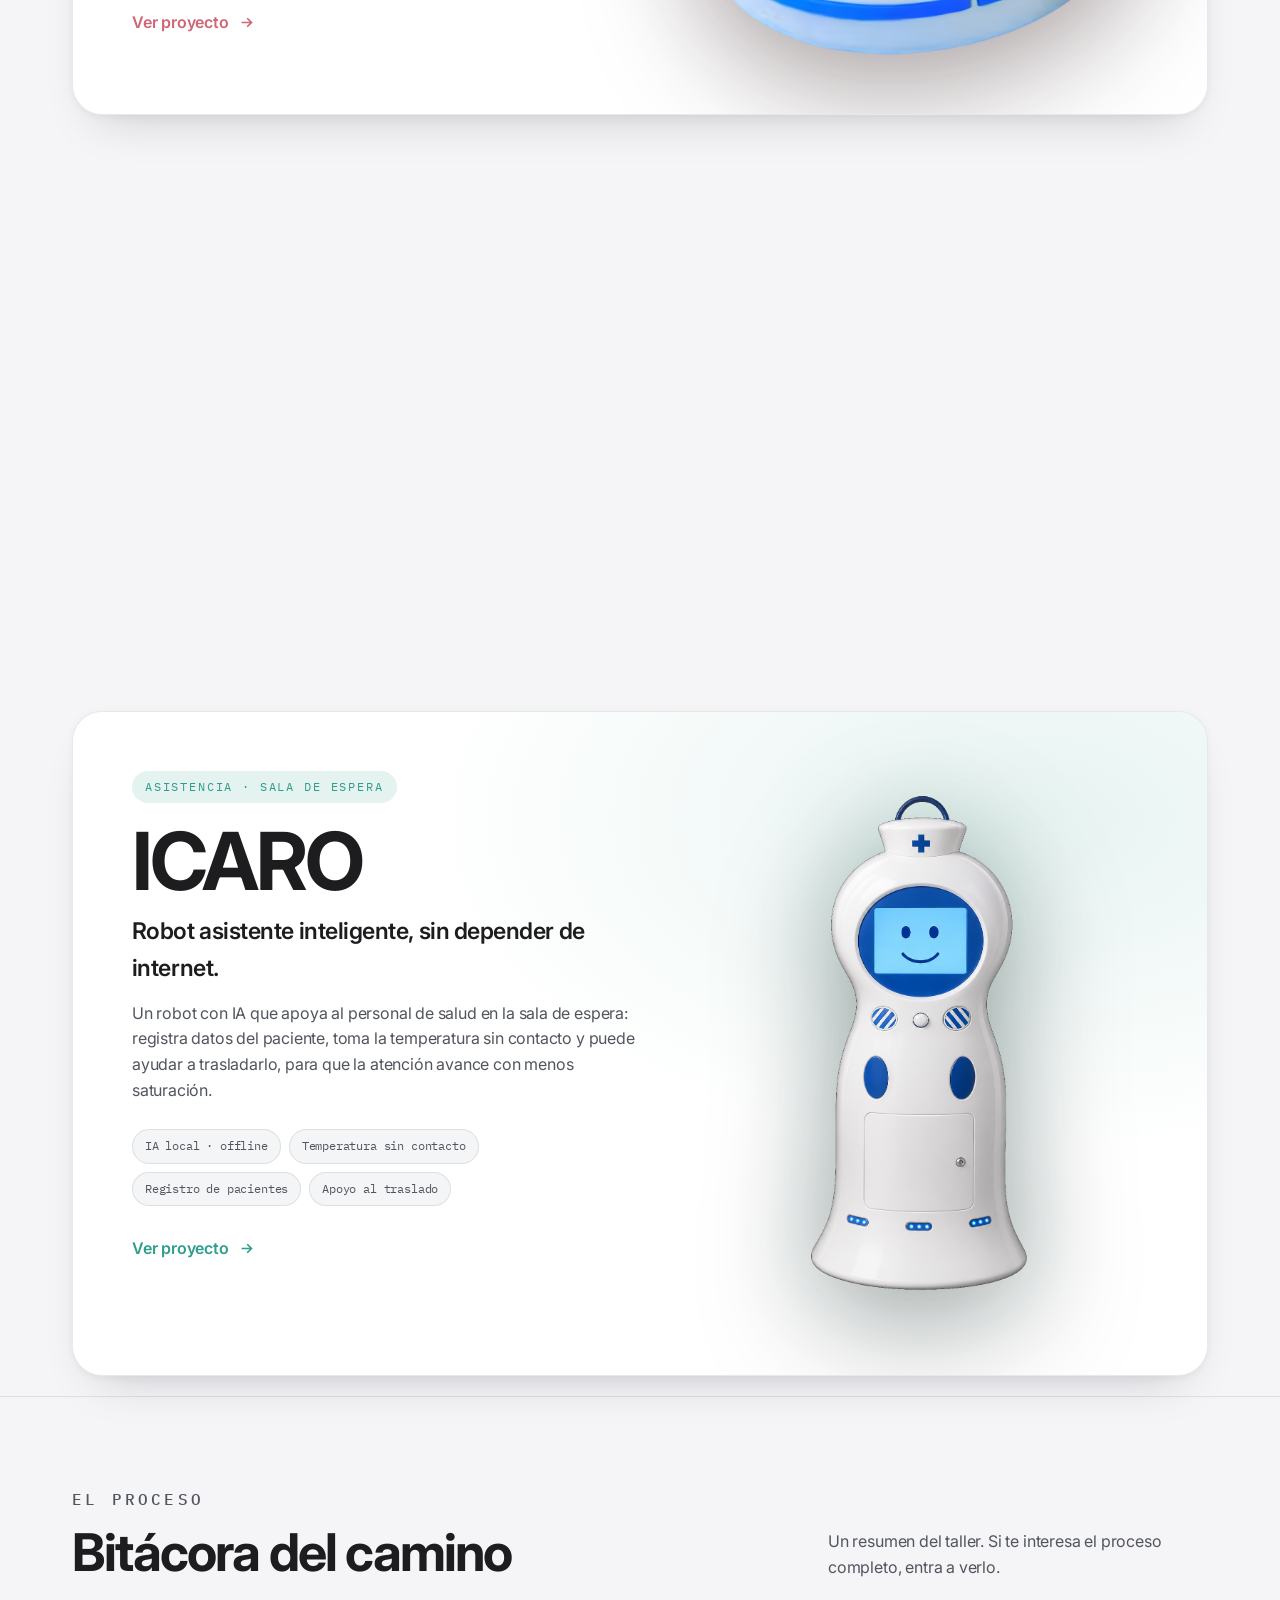
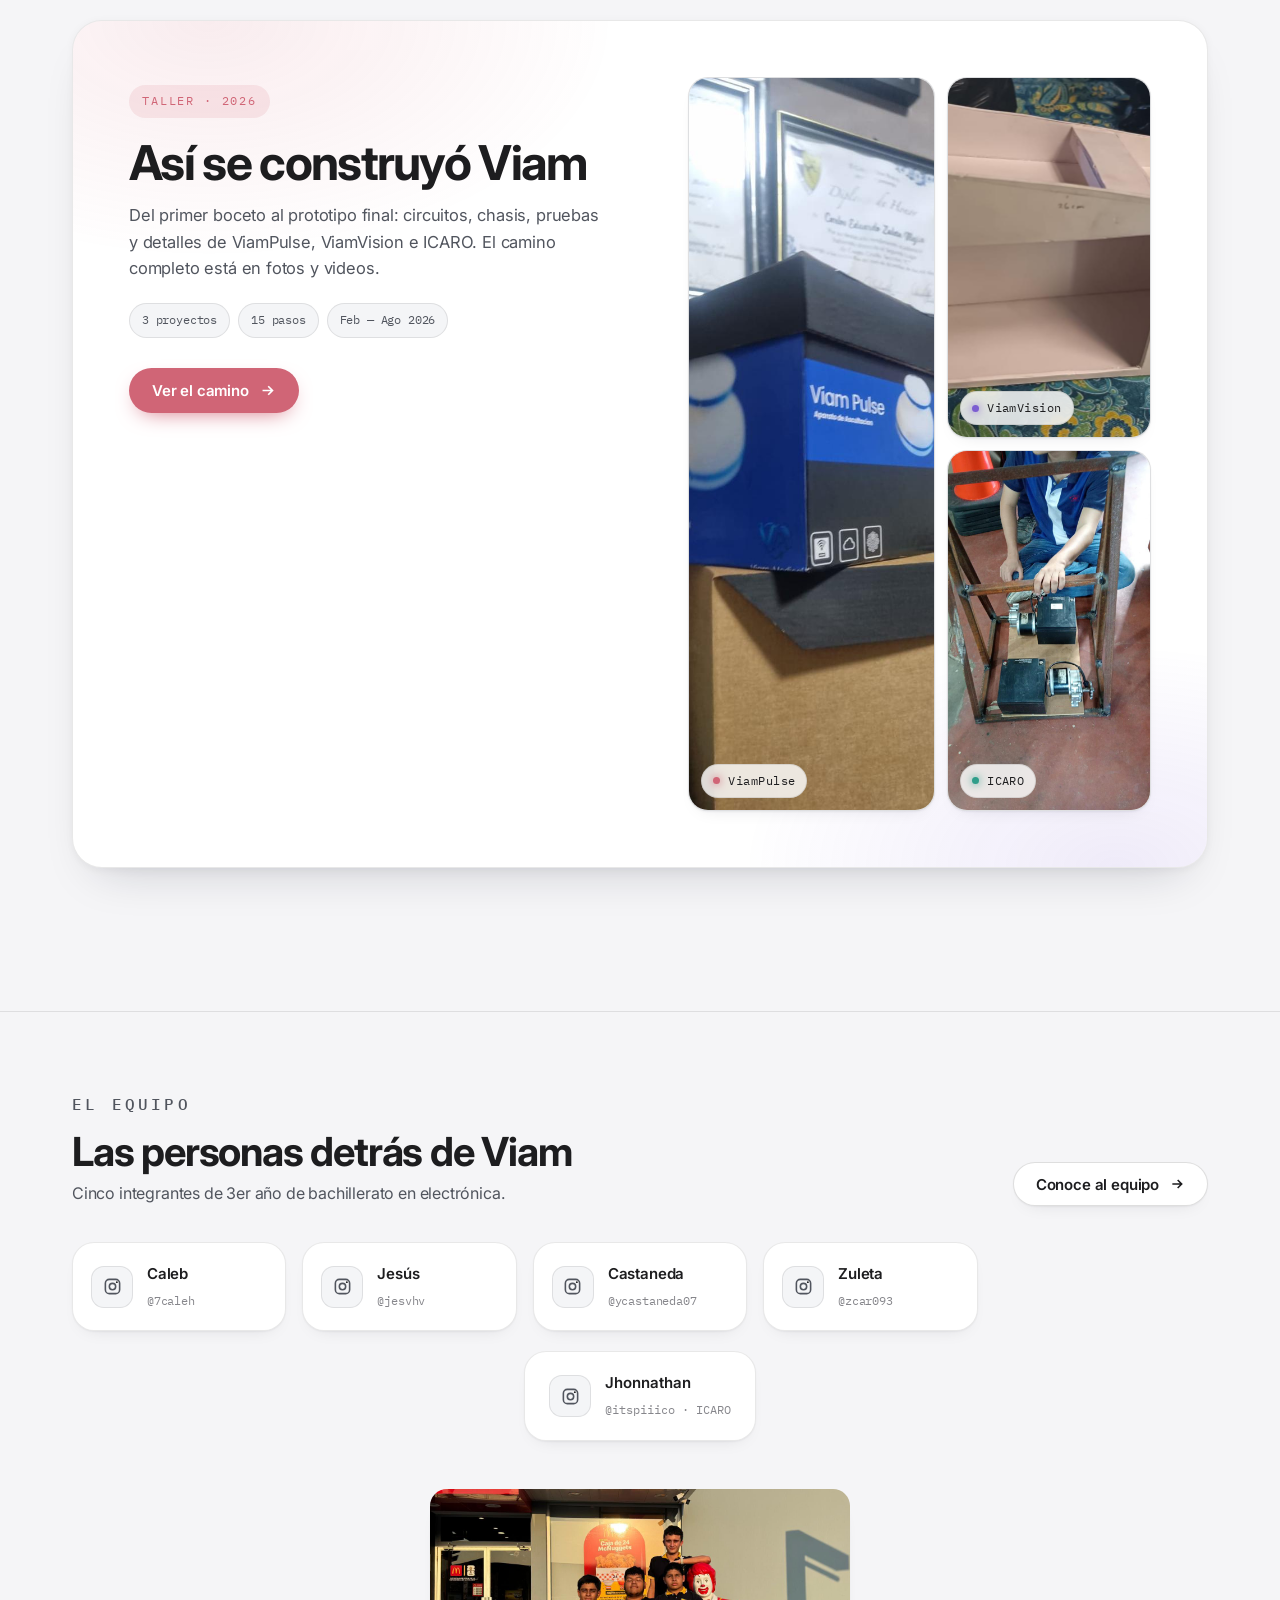
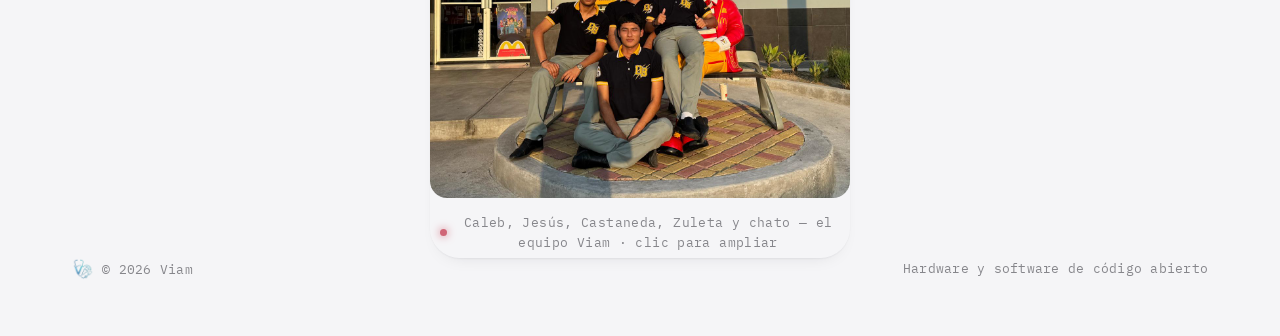
==== commit 0fd18715: "Integra el logo de Viam en nav, hero y favicon Reemplaza el punto de marca por el isotipo teal en to" ====
--- a/index.html
+++ b/index.html
@@ -11,13 +11,15 @@
   /* Aplica el tema guardado antes de pintar para evitar el parpadeo */
   (function(){try{var t=localStorage.getItem('viam-theme');if(!t){t=matchMedia('(prefers-color-scheme: light)').matches?'light':'dark';}document.documentElement.setAttribute('data-theme',t);}catch(e){}})();
 </script>
-<link rel="stylesheet" href="site.css?v=4">
+<link rel="stylesheet" href="site.css?v=6">
+<link rel="icon" href="favicon.png" type="image/png" sizes="32x32">
+<link rel="apple-touch-icon" href="apple-touch-icon.png">
 </head>
 <body>
 
 <nav>
   <div class="wrap nav-in">
-    <a class="brand" href="./"><span class="dot"></span>Viam</a>
+    <a class="brand" href="./"><img class="brand-mark" src="brand/logo-mark-64.png" width="34" height="34" alt="">Viam</a>
     <div class="nav-links">
       <a href="#proyectos">Proyectos</a>
       <a href="#bitacora-global">Bitácora</a>
@@ -38,7 +40,10 @@
   <div class="hero-fade"></div>
   <div class="wrap hero-in">
     <p class="eyebrow">3er año · Bachillerato en Electrónica</p>
-    <h1 class="wordmark">Viam<em>.</em></h1>
+    <div class="hero-brand">
+      <img class="hero-mark" src="brand/logo-mark-256.png" width="128" height="128" alt="">
+      <h1 class="wordmark">Viam<em>.</em></h1>
+    </div>
     <p class="lede">Instrumentos de diagnóstico y asistencia médica <b>de código abierto</b>, asistidos por <b>inteligencia artificial</b>. Tres proyectos hechos por estudiantes de electrónica que llevan la señal del cuerpo — y el apoyo en sala — a la práctica.</p>
     <div class="hero-actions">
       <a class="btn primary" href="#proyectos">Ver los proyectos
@@ -253,7 +258,7 @@
     </button>
 
     <div class="colophon">
-      <span>© 2026 Viam</span>
+      <span class="colophon-brand"><img src="brand/logo-mark-48.png" width="22" height="22" alt="">© 2026 Viam</span>
       <span>Hardware y software de código abierto</span>
     </div>
   </div>
--- a/site.css
+++ b/site.css
@@ -141,9 +141,17 @@
   border-bottom:1px solid var(--line);
 }
 .nav-in{display:flex;align-items:center;justify-content:space-between;gap:18px;height:64px}
-.brand{display:flex;align-items:center;gap:10px;font-weight:700;font-size:20px;letter-spacing:-0.02em}
-.brand .dot{width:9px;height:9px;border-radius:50%;background:var(--accent);
-  box-shadow:0 0 0 4px var(--accent-soft), 0 0 12px var(--accent)}
+.brand{display:inline-flex;align-items:center;gap:10px;font-weight:700;font-size:20px;letter-spacing:-0.02em}
+.brand-mark{
+  width:34px;height:34px;flex:none;display:block;object-fit:contain;
+  filter:drop-shadow(0 4px 10px rgba(70,160,190,.28));
+  transition:transform .35s var(--spring), filter .3s var(--ease);
+}
+.brand:hover .brand-mark{transform:scale(1.06) rotate(-3deg);
+  filter:drop-shadow(0 8px 16px rgba(70,160,190,.4))}
+.brand .dot{display:none} /* legacy — reemplazado por .brand-mark */
+.colophon-brand{display:inline-flex;align-items:center;gap:8px}
+.colophon-brand img{width:22px;height:22px;object-fit:contain;opacity:.92}
 .nav-links{display:flex;align-items:center;gap:clamp(14px,2.4vw,28px)}
 .nav-links a{color:var(--text-dim);font-size:15px;font-weight:500;transition:color .2s var(--ease)}
 .nav-links a:hover{color:var(--text)}
@@ -215,6 +223,17 @@
   background:linear-gradient(180deg,transparent 0%,transparent 52%,var(--bg) 100%)}
 .hero-in{position:relative;z-index:2;max-width:900px}
 .hero-in .eyebrow{margin-bottom:22px}
+.hero-brand{
+  display:flex;align-items:center;gap:clamp(14px,3vw,28px);
+  margin-bottom:4px;
+}
+.hero-brand .hero-mark{
+  width:clamp(72px,12vw,128px);height:clamp(72px,12vw,128px);
+  object-fit:contain;flex:none;
+  filter:drop-shadow(0 18px 36px rgba(70,160,190,.35));
+  animation:floaty 6.5s ease-in-out infinite;
+}
+.hero-brand .wordmark{margin:0}
 .wordmark{
   font-size:clamp(72px,15vw,168px);font-weight:800;letter-spacing:-0.055em;line-height:.9;
 }
@@ -222,6 +241,10 @@
   font-style:normal;
   background:linear-gradient(120deg,var(--pulse),var(--vision) 55%,var(--icaro));
   -webkit-background-clip:text;background-clip:text;-webkit-text-fill-color:transparent;
+}
+@media(max-width:520px){
+  .hero-brand{gap:12px}
+  .hero-brand .hero-mark{width:64px;height:64px}
 }
 .lede{font-size:clamp(18px,2.4vw,25px);line-height:1.45;color:var(--text-dim);max-width:620px;margin-top:26px;letter-spacing:-0.015em}
 .lede b{color:var(--text);font-weight:600}
@@ -980,10 +1003,97 @@
 @media (prefers-reduced-motion:no-preference){ html[data-theme="light"] .tt-rays{animation:tt-spin 10s linear infinite} }
 
 /* --------------------------------------------------------------------------
+   PLAY PIN — CTA estilo Pinterest para ICARO Climb
+   -------------------------------------------------------------------------- */
+.play-pin{
+  --pin-bg:linear-gradient(145deg, rgba(46,245,194,.22), rgba(126,200,184,.08) 45%, var(--surface));
+  position:relative;display:inline-flex;align-items:center;gap:14px;
+  padding:10px 14px 10px 10px;border-radius:28px;
+  background:var(--pin-bg);
+  border:1px solid color-mix(in srgb, var(--icaro) 42%, var(--line));
+  box-shadow:var(--shadow), 0 0 0 1px rgba(255,255,255,.03) inset;
+  color:var(--text);text-decoration:none;overflow:hidden;
+  isolation:isolate;max-width:100%;
+  transition:transform .35s var(--spring), box-shadow .35s var(--ease), border-color .3s var(--ease);
+}
+.play-pin-shine{
+  position:absolute;inset:-40% -60%;z-index:0;pointer-events:none;
+  background:linear-gradient(115deg, transparent 30%, rgba(255,255,255,.18) 48%, transparent 62%);
+  transform:translateX(-35%) rotate(8deg);opacity:.55;
+}
+.play-pin-thumb,.play-pin-copy,.play-pin-go{position:relative;z-index:1}
+.play-pin-thumb{
+  position:relative;flex:0 0 auto;width:64px;height:64px;border-radius:20px;
+  overflow:hidden;background:radial-gradient(circle at 35% 30%, #1a3a34, #081018 70%);
+  box-shadow:inset 0 0 0 1px rgba(255,255,255,.12), 0 10px 22px -14px rgba(46,245,194,.7);
+}
+.play-pin-thumb img{
+  width:100%;height:100%;object-fit:contain;object-position:center 8%;
+  transform:scale(1.15);filter:drop-shadow(0 6px 10px rgba(0,0,0,.35));
+  transition:transform .45s var(--spring);
+}
+.play-pin-live{
+  position:absolute;left:7px;bottom:7px;
+  font-family:var(--mono);font-size:9px;font-weight:600;letter-spacing:.06em;text-transform:uppercase;
+  color:#04120f;background:var(--icaro);padding:3px 7px;border-radius:999px;
+  box-shadow:0 4px 10px -4px rgba(46,245,194,.8);
+}
+.play-pin-copy{display:flex;flex-direction:column;align-items:flex-start;gap:2px;min-width:0;padding-right:4px}
+.play-pin-kicker{
+  font-family:var(--mono);font-size:10.5px;letter-spacing:.04em;text-transform:uppercase;
+  color:var(--text-faint);
+}
+.play-pin-title{
+  font-size:22px;font-weight:800;letter-spacing:-0.035em;line-height:1.05;
+  background:linear-gradient(120deg, var(--text) 20%, var(--icaro));
+  -webkit-background-clip:text;background-clip:text;-webkit-text-fill-color:transparent;
+}
+.play-pin-sub{font-size:13.5px;font-weight:600;color:var(--text-dim)}
+.play-pin-go{
+  flex:0 0 auto;width:42px;height:42px;border-radius:50%;
+  display:grid;place-items:center;margin-left:2px;
+  color:#04120f;background:var(--icaro);
+  box-shadow:0 10px 24px -12px rgba(46,245,194,.95), inset 0 1px 0 rgba(255,255,255,.35);
+  transition:transform .35s var(--spring), box-shadow .3s var(--ease);
+}
+.play-pin-go svg{margin-left:2px}
+.play-pin:hover{
+  transform:translateY(-4px) rotate(-1.2deg);
+  border-color:color-mix(in srgb, var(--icaro) 70%, var(--line));
+  box-shadow:var(--shadow-lg), 0 18px 40px -24px rgba(46,245,194,.55);
+}
+.play-pin:hover .play-pin-thumb img{transform:scale(1.28) translateY(-2px)}
+.play-pin:hover .play-pin-go{transform:scale(1.08) rotate(8deg)}
+.play-pin:hover .play-pin-shine{
+  animation:play-pin-sweep 1.1s var(--ease) both;
+}
+.play-pin:focus-visible{
+  outline:2px solid var(--icaro);outline-offset:3px;
+}
+@keyframes play-pin-sweep{
+  from{transform:translateX(-45%) rotate(8deg)}
+  to{transform:translateX(45%) rotate(8deg)}
+}
+html[data-theme="light"] .play-pin{
+  --pin-bg:linear-gradient(145deg, rgba(47,158,138,.16), rgba(255,255,255,.92) 48%, var(--surface));
+}
+html[data-theme="light"] .play-pin-title{
+  background:linear-gradient(120deg, #1d1d1f 10%, var(--icaro));
+  -webkit-background-clip:text;background-clip:text;-webkit-text-fill-color:transparent;
+}
+html[data-theme="light"] .play-pin-live,
+html[data-theme="light"] .play-pin-go{color:#fff}
+@media (max-width:520px){
+  .play-pin{width:100%;justify-content:flex-start}
+  .play-pin-go{margin-left:auto}
+}
+
+/* --------------------------------------------------------------------------
    MOVIMIENTO REDUCIDO
    -------------------------------------------------------------------------- */
 @media (prefers-reduced-motion: reduce){
   *{animation:none!important;transition:none!important;scroll-behavior:auto!important}
   .has-reveal .reveal-item{opacity:1!important;transform:none!important}
   .hero-in>*{opacity:1!important}
-}
+  .play-pin:hover{transform:none}
+}
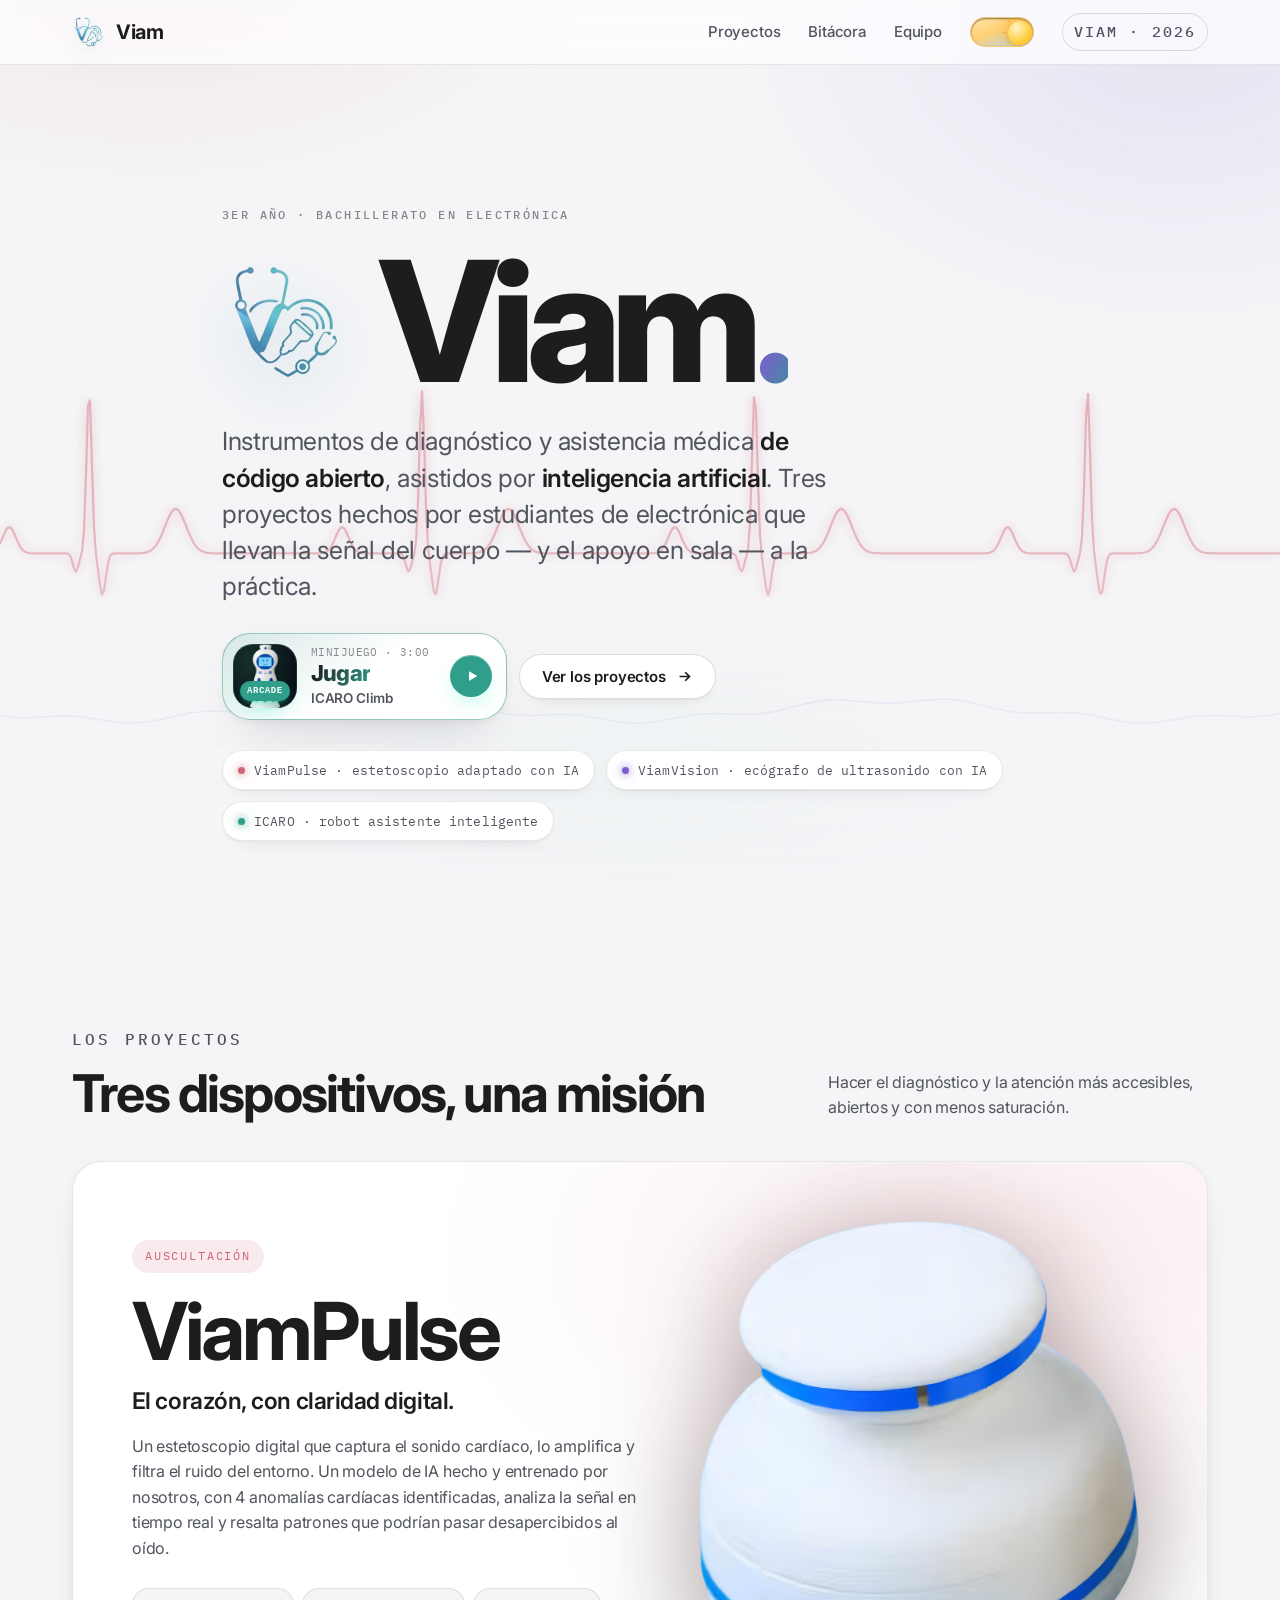
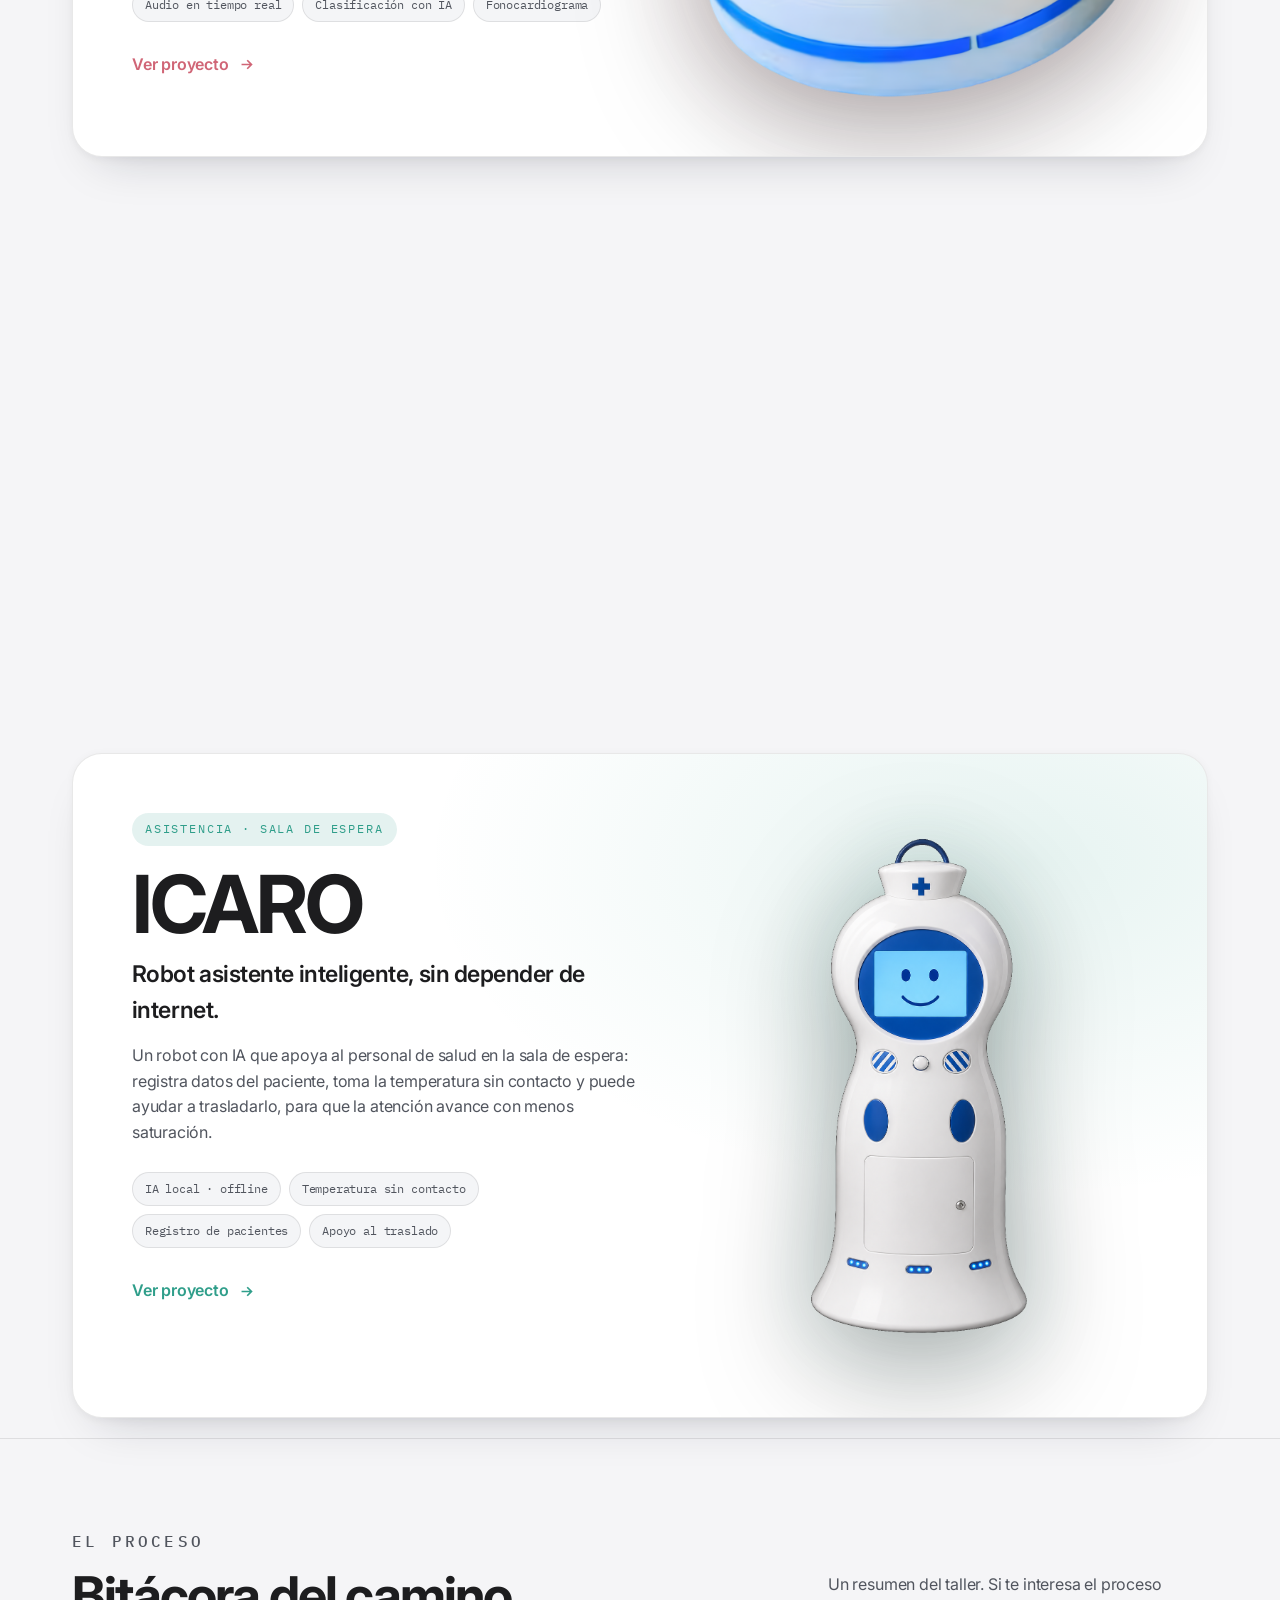
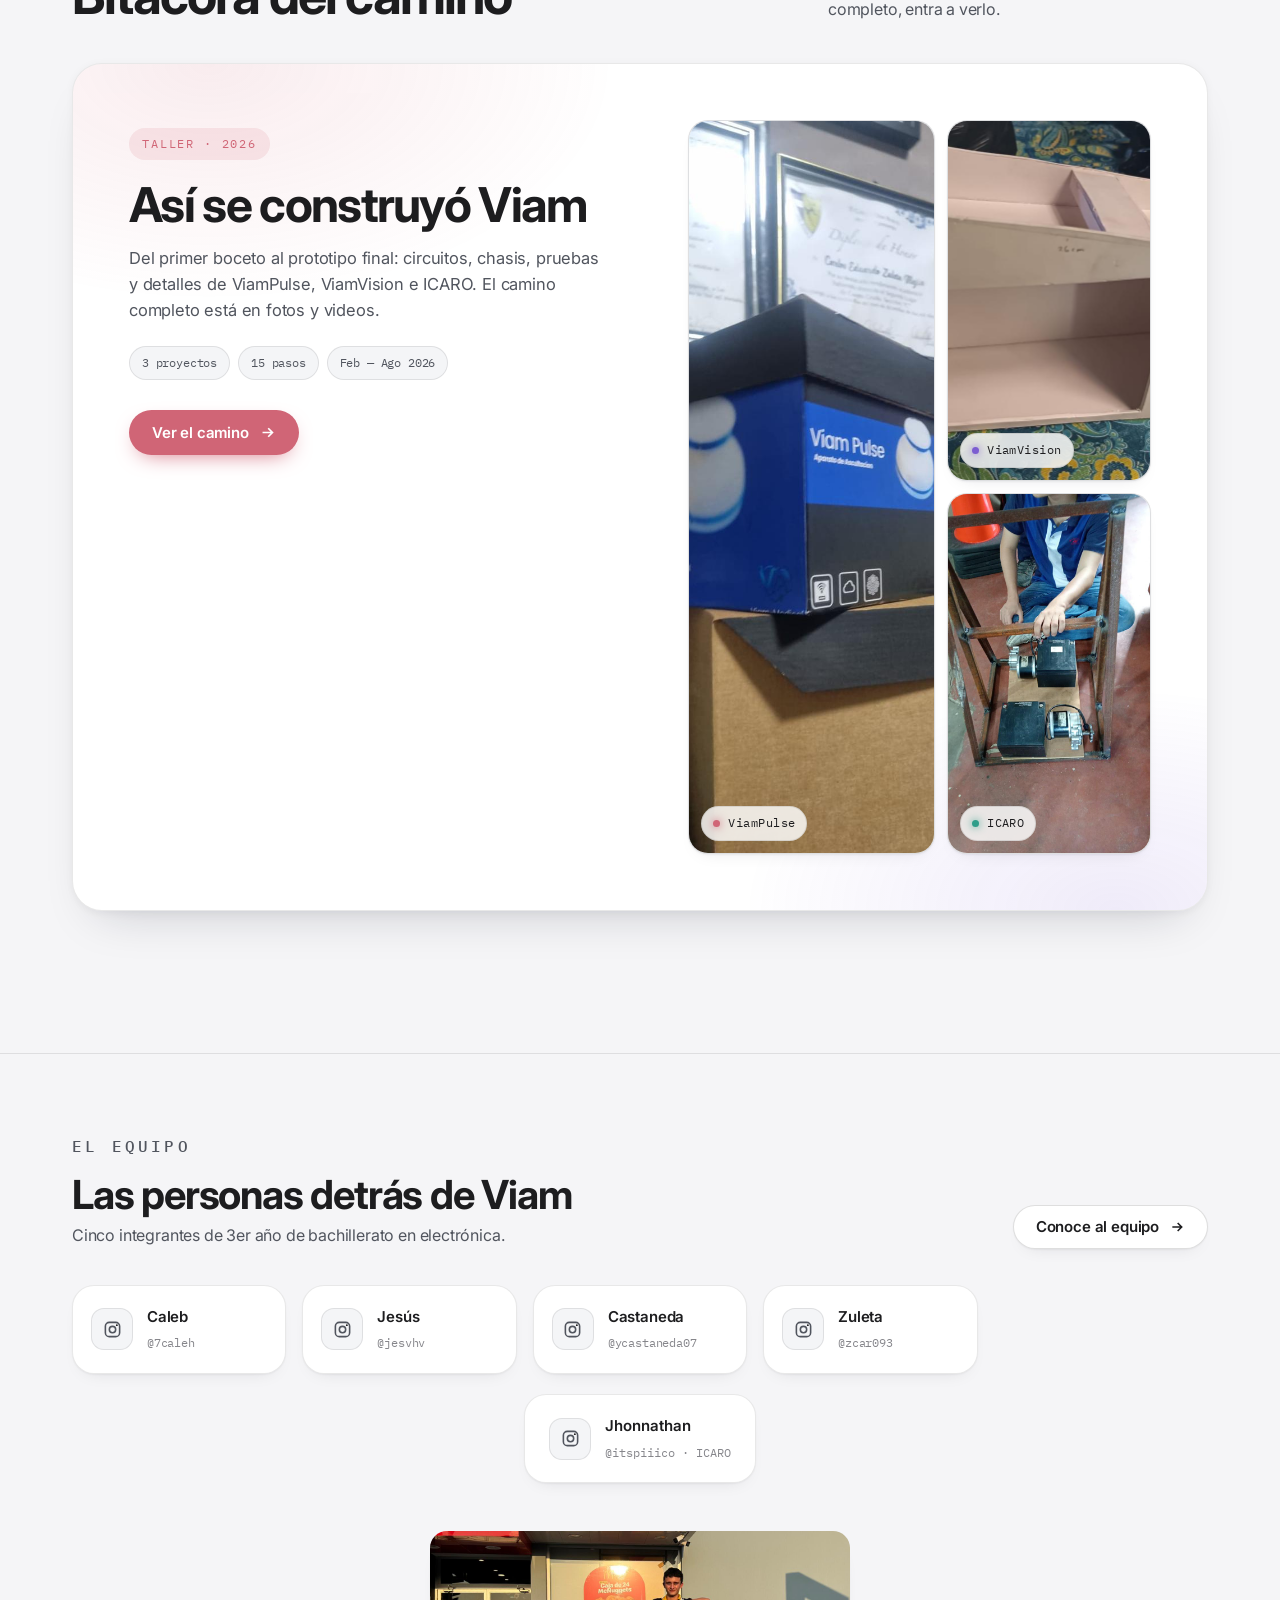
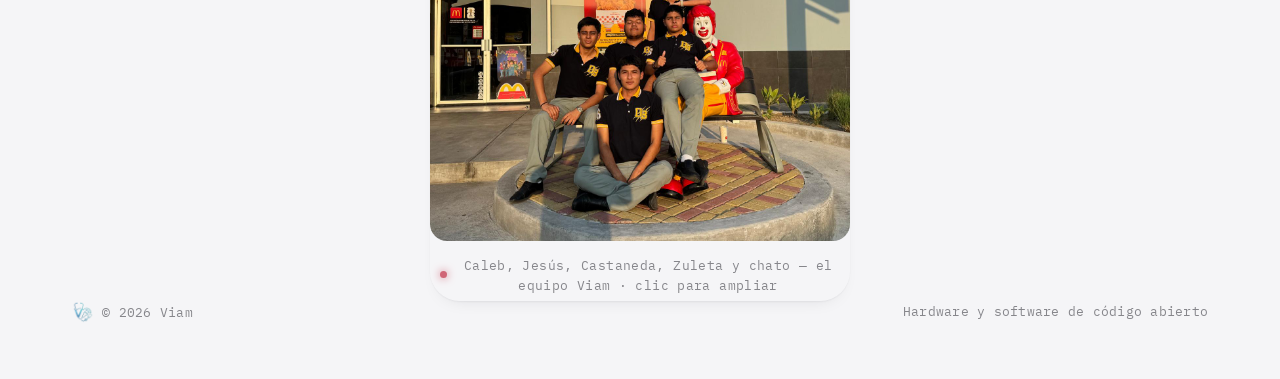
==== commit 93ed88e6: "Muestra ICARO Climb en el hero de la portada El pin Jugar abre el arcade desde el encabezado de entr" ====
--- a/index.html
+++ b/index.html
@@ -11,7 +11,7 @@
   /* Aplica el tema guardado antes de pintar para evitar el parpadeo */
   (function(){try{var t=localStorage.getItem('viam-theme');if(!t){t=matchMedia('(prefers-color-scheme: light)').matches?'light':'dark';}document.documentElement.setAttribute('data-theme',t);}catch(e){}})();
 </script>
-<link rel="stylesheet" href="site.css?v=6">
+<link rel="stylesheet" href="site.css?v=7">
 <link rel="icon" href="favicon.png" type="image/png" sizes="32x32">
 <link rel="apple-touch-icon" href="apple-touch-icon.png">
 </head>
@@ -46,11 +46,23 @@
     </div>
     <p class="lede">Instrumentos de diagnóstico y asistencia médica <b>de código abierto</b>, asistidos por <b>inteligencia artificial</b>. Tres proyectos hechos por estudiantes de electrónica que llevan la señal del cuerpo — y el apoyo en sala — a la práctica.</p>
     <div class="hero-actions">
-      <a class="btn primary" href="#proyectos">Ver los proyectos
+      <a class="play-pin hero-play" href="icaro/climb/" aria-label="Jugar ICARO Climb">
+        <span class="play-pin-shine" aria-hidden="true"></span>
+        <span class="play-pin-thumb">
+          <img src="icaro/climb/assets/icaro.png" alt="" width="96" height="96" loading="eager">
+          <span class="play-pin-live">Arcade</span>
+        </span>
+        <span class="play-pin-copy">
+          <span class="play-pin-kicker">Minijuego · 3:00</span>
+          <span class="play-pin-title">Jugar</span>
+          <span class="play-pin-sub">ICARO Climb</span>
+        </span>
+        <span class="play-pin-go" aria-hidden="true">
+          <svg width="18" height="18" viewBox="0 0 24 24" fill="currentColor"><path d="M8 5.5v13l11-6.5L8 5.5z"/></svg>
+        </span>
+      </a>
+      <a class="btn ghost" href="#proyectos">Ver los proyectos
         <svg width="17" height="17" viewBox="0 0 24 24" fill="none" stroke="currentColor" stroke-width="2.4"><path d="M5 12h14M13 6l6 6-6 6"/></svg>
-      </a>
-      <a class="btn ghost" href="equipo/">Conoce al equipo
-        <svg width="16" height="16" viewBox="0 0 24 24" fill="none" stroke="currentColor" stroke-width="2.4"><path d="M5 12h14M13 6l6 6-6 6"/></svg>
       </a>
     </div>
     <div class="hero-meta">
--- a/site.css
+++ b/site.css
@@ -248,7 +248,18 @@
 }
 .lede{font-size:clamp(18px,2.4vw,25px);line-height:1.45;color:var(--text-dim);max-width:620px;margin-top:26px;letter-spacing:-0.015em}
 .lede b{color:var(--text);font-weight:600}
-.hero-actions{display:flex;flex-wrap:wrap;gap:13px;margin-top:34px}
+.hero-actions{display:flex;flex-wrap:wrap;gap:13px;margin-top:34px;align-items:center}
+.hero-actions .btn{align-self:center}
+@media (prefers-reduced-motion:no-preference){
+  .hero-play .play-pin-go{
+    animation:hero-play-orb 2.4s var(--ease) infinite;
+  }
+  .hero-play:hover .play-pin-go{animation:none}
+}
+@keyframes hero-play-orb{
+  0%,100%{box-shadow:0 10px 24px -12px rgba(46,245,194,.95), inset 0 1px 0 rgba(255,255,255,.35); transform:scale(1)}
+  50%{box-shadow:0 14px 30px -10px rgba(46,245,194,1), 0 0 0 8px rgba(126,200,184,.12), inset 0 1px 0 rgba(255,255,255,.35); transform:scale(1.04)}
+}
 .hero-meta{display:flex;flex-wrap:wrap;gap:11px;margin-top:30px}
 .chip{
   font-family:var(--mono);font-size:12.5px;letter-spacing:.01em;color:var(--text-dim);
@@ -1096,4 +1107,5 @@
   .has-reveal .reveal-item{opacity:1!important;transform:none!important}
   .hero-in>*{opacity:1!important}
   .play-pin:hover{transform:none}
-}
+  .hero-play,.hero-play .play-pin-go{animation:none!important}
+}
